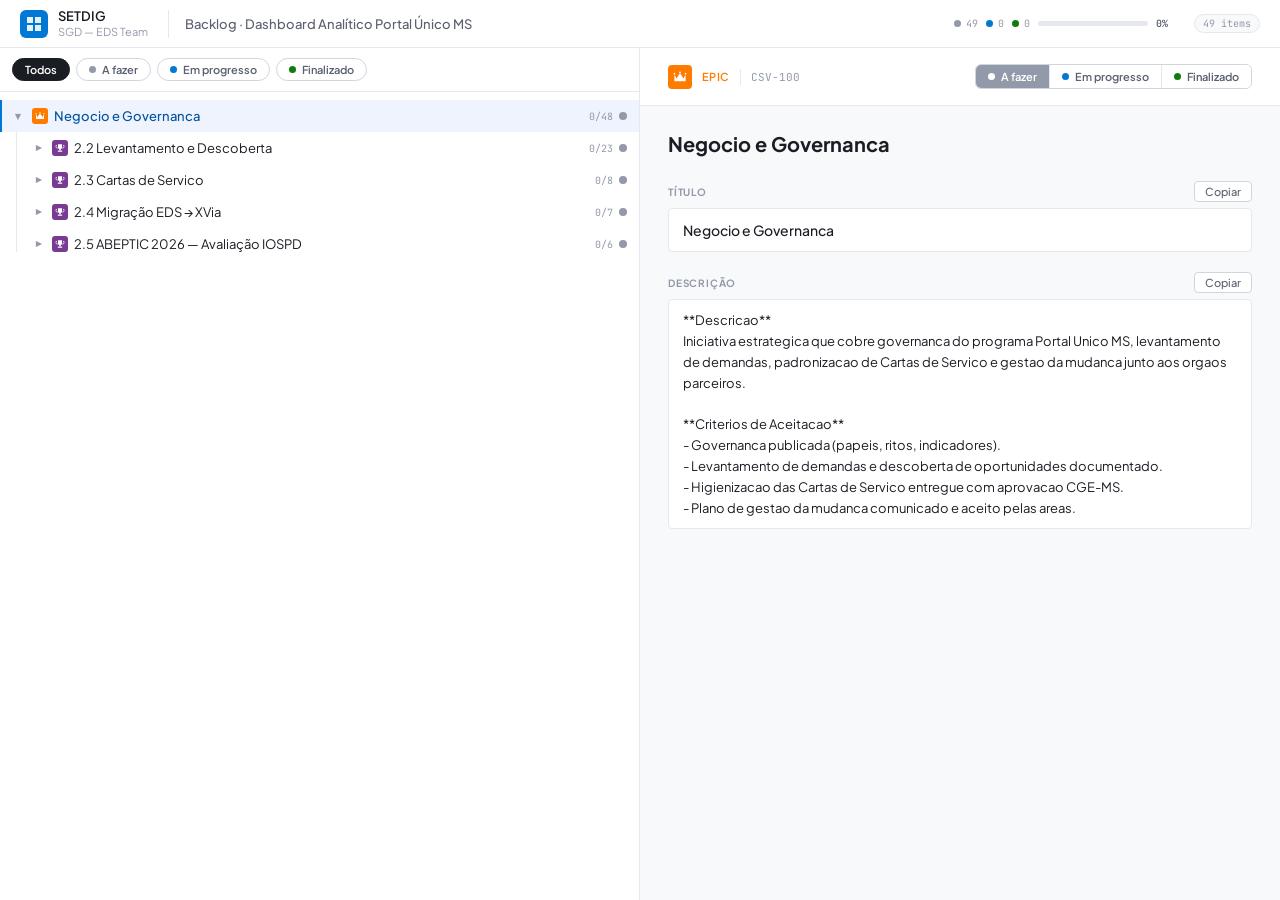
==== backlog_viewer.html @ cc77ec17 "refactor: remove pipeline xlsx legado, consolida JSON-first - remove backlog.xlsx + backups (.bak, ." ====
<!DOCTYPE html>
<html lang="pt-BR">
<head>
<meta charset="UTF-8">
<meta name="viewport" content="width=device-width, initial-scale=1.0">
<title>Backlog — SETDIG</title>
<link rel="preconnect" href="https://fonts.googleapis.com">
<link href="https://fonts.googleapis.com/css2?family=Plus+Jakarta+Sans:wght@300;400;500;600;700&family=JetBrains+Mono:wght@400;500&display=swap" rel="stylesheet">
<style>
:root {
  --bg:        #F8F9FB;
  --surface:   #FFFFFF;
  --border:    #E5E8ED;
  --border-2:  #D0D5DE;
  --text:      #1A1D23;
  --text-sub:  #5A6070;
  --text-muted:#9299A8;
  --selected:  #EEF3FD;
  --sel-bar:   #0078D4;
  --hover:     #F3F5F9;

  /* TFS / Azure DevOps official colors */
  --c-epic:    #FF7B00;
  --c-feat:    #773B93;
  --c-pbi:     #009CCC;
  --c-task:    #F2CB1D;
  --c-bug:     #CC293D;

  --c-epic-bg: #FFF3E0;
  --c-feat-bg: #EDE7F6;
  --c-pbi-bg:  #E1F5FE;
  --c-task-bg: #FFF8E1;
  --c-bug-bg:  #FDECEA;

  /* Status */
  --s-todo:    #9299A8;
  --s-prog:    #0078D4;
  --s-done:    #107C10;

  --indent: 20px;
  --row-h: 32px;
}

*, *::before, *::after { box-sizing: border-box; margin: 0; padding: 0; }

body {
  font-family: 'Plus Jakarta Sans', 'Segoe UI', system-ui, sans-serif;
  background: var(--bg);
  color: var(--text);
  height: 100vh;
  display: flex;
  flex-direction: column;
  overflow: hidden;
  font-size: 13px;
}

/* ── HEADER ── */
header {
  display: flex;
  align-items: center;
  gap: 0;
  height: 48px;
  background: #fff;
  border-bottom: 1px solid var(--border);
  flex-shrink: 0;
  padding: 0 20px;
}

.hdr-brand {
  display: flex;
  align-items: center;
  gap: 10px;
  padding-right: 20px;
  border-right: 1px solid var(--border);
  margin-right: 16px;
}

.hdr-brand-icon {
  width: 28px; height: 28px;
  background: #0078D4;
  border-radius: 6px;
  display: flex; align-items: center; justify-content: center;
}

.hdr-brand-icon svg { width: 16px; height: 16px; }

.hdr-org {
  font-size: 13px;
  font-weight: 600;
  color: var(--text);
  line-height: 1;
}

.hdr-team {
  font-size: 11px;
  color: var(--text-muted);
  margin-top: 2px;
}

.hdr-title {
  font-size: 13px;
  font-weight: 500;
  color: var(--text-sub);
}

.hdr-right {
  margin-left: auto;
  display: flex;
  align-items: center;
  gap: 8px;
  font-size: 11px;
  color: var(--text-muted);
  font-family: 'JetBrains Mono', monospace;
}

.hdr-pill {
  background: var(--bg);
  border: 1px solid var(--border);
  border-radius: 10px;
  padding: 2px 8px;
  font-size: 10px;
}

/* ── LAYOUT ── */
.layout { display: flex; flex: 1; overflow: hidden; }

/* ── TREE ── */
.tree-panel {
  width: 50%;
  min-width: 320px;
  overflow-y: auto;
  background: #fff;
  border-right: 1px solid var(--border);
  padding: 0 0 32px;
  scrollbar-width: thin;
  scrollbar-color: var(--border-2) transparent;
}
#tree { padding-top: 8px; }
.tree-panel::-webkit-scrollbar { width: 5px; }
.tree-panel::-webkit-scrollbar-thumb { background: var(--border-2); border-radius: 3px; }

.node { position: relative; }

.node-row {
  display: flex;
  align-items: center;
  height: var(--row-h);
  gap: 6px;
  cursor: pointer;
  border-left: 2px solid transparent;
  padding-right: 12px;
  transition: background 100ms, border-color 100ms;
  position: relative;
}
.node-row:hover { background: var(--hover); }
.node-row.selected {
  background: var(--selected);
  border-left-color: var(--sel-bar);
}

/* ── BOWTIE ICON ── */
.wi-icon {
  width: 16px; height: 16px;
  border-radius: 3px;
  display: flex; align-items: center; justify-content: center;
  flex-shrink: 0;
}
.wi-icon svg { width: 10px; height: 10px; }

/* toggle chevron */
.toggle {
  width: 16px; height: 16px;
  display: flex; align-items: center; justify-content: center;
  flex-shrink: 0;
  color: var(--text-muted);
  font-size: 8px;
  transition: transform 140ms ease;
  border-radius: 3px;
}
.toggle:hover { background: var(--border); }
.toggle.open { transform: rotate(90deg); }
.toggle.leaf { opacity: 0; pointer-events: none; }

.title-text {
  flex: 1;
  overflow: hidden;
  text-overflow: ellipsis;
  white-space: nowrap;
  font-size: 13px;
  color: var(--text);
  font-weight: 400;
}
.node-row.selected .title-text { font-weight: 500; color: #0053a0; }

/* guide line */
.children-wrap { position: relative; }
.children-wrap::before {
  content: '';
  position: absolute;
  top: 0; bottom: 8px;
  width: 1px;
  background: var(--border);
  left: var(--guide-x);
  pointer-events: none;
}

.children { display: none; }
.children.open { display: block; }

/* ── DETAIL PANEL ── */
.detail-panel {
  flex: 1;
  background: var(--bg);
  overflow-y: auto;
  padding: 0;
  scrollbar-width: thin;
  scrollbar-color: var(--border-2) transparent;
}
.detail-panel::-webkit-scrollbar { width: 5px; }
.detail-panel::-webkit-scrollbar-thumb { background: var(--border-2); border-radius: 3px; }

.empty-state {
  display: flex; flex-direction: column;
  align-items: center; justify-content: center;
  height: 100%; gap: 10px; color: var(--text-muted);
}
.empty-icon { font-size: 28px; opacity: .25; }
.empty-msg { font-size: 12px; }

/* detail header bar */
.det-header {
  display: flex;
  align-items: center;
  gap: 10px;
  padding: 16px 28px;
  background: #fff;
  border-bottom: 1px solid var(--border);
}

.det-wi-icon {
  width: 24px; height: 24px;
  border-radius: 4px;
  display: flex; align-items: center; justify-content: center;
  flex-shrink: 0;
}
.det-wi-icon svg { width: 14px; height: 14px; }

.det-type-label {
  font-size: 11px;
  font-weight: 600;
  letter-spacing: .04em;
  text-transform: uppercase;
}

.det-sep { width: 1px; height: 16px; background: var(--border); }

.det-id {
  font-family: 'JetBrains Mono', monospace;
  font-size: 11px;
  color: var(--text-muted);
}

/* detail body */
.det-body {
  padding: 24px 28px 40px;
}

.det-title {
  font-size: 20px;
  font-weight: 700;
  color: var(--text);
  line-height: 1.35;
  margin-bottom: 24px;
}

/* field */
.field { margin-bottom: 20px; }

.field-top {
  display: flex;
  align-items: center;
  justify-content: space-between;
  margin-bottom: 6px;
}

.field-label {
  font-size: 10px;
  font-weight: 700;
  letter-spacing: .08em;
  text-transform: uppercase;
  color: var(--text-muted);
}

.copy-btn {
  font-size: 11px;
  font-family: 'Plus Jakarta Sans', sans-serif;
  font-weight: 500;
  padding: 3px 10px;
  border: 1px solid var(--border-2);
  border-radius: 4px;
  background: #fff;
  color: var(--text-sub);
  cursor: pointer;
  transition: all 100ms;
}
.copy-btn:hover { background: #EEF3FD; border-color: #0078D4; color: #0078D4; }
.copy-btn.ok { background: #E6F4EA; border-color: #1E7E34; color: #1E7E34; }

.field-value {
  background: #fff;
  border: 1px solid var(--border);
  border-radius: 4px;
  padding: 10px 14px;
  font-size: 13px;
  line-height: 1.6;
  color: var(--text);
  white-space: pre-wrap;
  word-break: break-word;
  min-height: 38px;
}
.field-value.title-v { font-weight: 500; font-size: 14px; }
.field-value.empty-v { color: var(--text-muted); font-style: italic; font-size: 12px; }

/* ── STATUS ── */
.st-dot {
  width: 8px; height: 8px;
  border-radius: 50%;
  flex-shrink: 0;
  transition: background 150ms;
}
.node-prog {
  font-family: 'JetBrains Mono', monospace;
  font-size: 10px;
  color: var(--text-muted);
  flex-shrink: 0;
}
.node-row.st-done .title-text { opacity: .55; }

/* filter bar */
.filter-bar {
  display: flex;
  gap: 6px;
  padding: 10px 12px;
  position: sticky;
  top: 0;
  z-index: 3;
  background: #fff;
  border-bottom: 1px solid var(--border);
}
.chip {
  font-family: 'Plus Jakarta Sans', sans-serif;
  font-size: 11px;
  font-weight: 600;
  padding: 4px 12px;
  border-radius: 12px;
  border: 1px solid var(--border-2);
  background: #fff;
  color: var(--text-sub);
  cursor: pointer;
  display: inline-flex;
  align-items: center;
  gap: 6px;
  transition: all 120ms;
}
.chip .dot { width: 7px; height: 7px; border-radius: 50%; }
.chip:hover { border-color: #0078D4; color: #0078D4; }
.chip.active { background: var(--text); border-color: var(--text); color: #fff; }

/* header stats + progress */
.hdr-stat {
  display: inline-flex;
  align-items: center;
  gap: 5px;
  font-size: 10px;
}
.hdr-stat .dot { width: 7px; height: 7px; border-radius: 50%; }
.hdr-progress {
  width: 110px; height: 5px;
  background: var(--border);
  border-radius: 3px;
  overflow: hidden;
}
.hdr-progress-fill {
  height: 100%; width: 0%;
  background: var(--s-done);
  border-radius: 3px;
  transition: width 250ms ease;
}
.hdr-pct {
  font-size: 10px;
  font-weight: 600;
  color: var(--text-sub);
  min-width: 30px;
}
/* segmented status control (detail) */
.status-seg {
  display: inline-flex;
  margin-left: auto;
  border: 1px solid var(--border-2);
  border-radius: 6px;
  overflow: hidden;
  flex-shrink: 0;
}
.status-seg button {
  font-family: 'Plus Jakarta Sans', sans-serif;
  font-size: 11px;
  font-weight: 600;
  padding: 5px 12px;
  background: #fff;
  color: var(--text-sub);
  border: none;
  border-right: 1px solid var(--border);
  cursor: pointer;
  display: inline-flex;
  align-items: center;
  gap: 6px;
  transition: all 120ms;
}
.status-seg button:last-child { border-right: none; }
.status-seg button .dot { width: 7px; height: 7px; border-radius: 50%; }
.status-seg button:hover { background: var(--hover); }
.status-seg button.active { color: #fff; }
.status-seg button.active.todo { background: var(--s-todo); }
.status-seg button.active.prog { background: var(--s-prog); }
.status-seg button.active.done { background: var(--s-done); }
.status-seg button.active .dot { background: #fff !important; }
</style>
</head>
<body>

<header>
  <div class="hdr-brand">
    <div class="hdr-brand-icon">
      <svg viewBox="0 0 16 16" fill="none" xmlns="http://www.w3.org/2000/svg">
        <path d="M1 1h6v6H1zM9 1h6v6H9zM1 9h6v6H1zM9 9h6v6H9z" fill="white" opacity=".9"/>
      </svg>
    </div>
    <div>
      <div class="hdr-org">SETDIG</div>
      <div class="hdr-team">SGD — EDS Team</div>
    </div>
  </div>
  <span class="hdr-title">Backlog · Dashboard Analítico Portal Único MS</span>
  <div class="hdr-right">
    <span class="hdr-stat"><span class="dot" style="background:var(--s-todo)"></span><span id="cnt-todo">0</span></span>
    <span class="hdr-stat"><span class="dot" style="background:var(--s-prog)"></span><span id="cnt-prog">0</span></span>
    <span class="hdr-stat"><span class="dot" style="background:var(--s-done)"></span><span id="cnt-done">0</span></span>
    <div class="hdr-progress"><div class="hdr-progress-fill" id="hdr-fill"></div></div>
    <span class="hdr-pct" id="hdr-pct">0%</span>
    <span class="hdr-pill" id="hdr-count">— items</span>
  </div>
</header>

<div class="layout">
  <div class="tree-panel">
    <div class="filter-bar" id="filterbar"></div>
    <div id="tree"></div>
  </div>
  <div class="detail-panel" id="detail">
    <div class="empty-state">
      <div class="empty-icon">⊞</div>
      <div class="empty-msg">Selecione um work item</div>
    </div>
  </div>
</div>

<script>
const DATA = /*DATA_START*/{"items": [{"csv_id": 100, "tipo": "Epic", "titulo": "Negocio e Governanca", "descricao": "**Descricao**\nIniciativa estrategica que cobre governanca do programa Portal Unico MS, levantamento de demandas, padronizacao de Cartas de Servico e gestao da mudanca junto aos orgaos parceiros.\n\n**Criterios de Aceitacao**\n- Governanca publicada (papeis, ritos, indicadores).\n- Levantamento de demandas e descoberta de oportunidades documentado.\n- Higienizacao das Cartas de Servico entregue com aprovacao CGE-MS.\n- Plano de gestao da mudanca comunicado e aceito pelas areas.", "projeto_ado": "SETDIG", "csv_id_pai": null, "prioridade": 2, "sprint": "", "estimativa_horas": null, "tags": "epic,governanca,programa", "ado_id": "", "status": "A fazer"}, {"csv_id": 101, "tipo": "Feature", "titulo": "2.2 Levantamento e Descoberta", "descricao": "**Descricao**\nLevantar demandas, oportunidades e indicadores que orientem decisoes do programa Portal Unico MS, com base em dados de uso (Matomo, GA4) e analytics consolidados.\n\n**Criterios de Aceitacao**\n- Paineis de uso publicados e atualizados.\n- Backlog de oportunidades priorizado.\n- Aprovacao SGD sobre o dashboard analitico entregue.", "projeto_ado": "SETDIG", "csv_id_pai": 100, "prioridade": 2, "sprint": "", "estimativa_horas": null, "tags": "feature,levantamento,analytics", "ado_id": "", "status": "A fazer"}, {"csv_id": 102, "tipo": "Feature", "titulo": "2.3 Cartas de Servico", "descricao": "**Descricao**\nHigienizacao, padronizacao e melhoria continua da base de Cartas de Servico do Portal Unico MS, em parceria com a CGE-MS.\n\n**Criterios de Aceitacao**\n- Base de cartas auditada e duplicidades identificadas.\n- Relatorio consolidado entregue a CGE-MS.\n- Plano de unificacao aprovado.", "projeto_ado": "SETDIG", "csv_id_pai": 100, "prioridade": 2, "sprint": "", "estimativa_horas": null, "tags": "feature,cartas-servico,higienizacao", "ado_id": "", "status": "A fazer"}, {"csv_id": 103, "tipo": "Product Backlog Item", "titulo": "Dashboard Analitico Portal Unico MS", "descricao": "**Historia do usuario**\nComo gestor da SGD/SETDIG, quero um dashboard analitico consolidando dados de Matomo (Portal Unico), Google Analytics GA4 (MS Digital) e ranking de Cartas de Servico, para tomar decisoes baseadas no uso real do cidadao.\n\n**Requisitos**\n- Painel de Acessos (Matomo, idSite=298): top paginas, palavras-chave buscadas, jornada de navegacao.\n- Painel MS Digital (GA4): activeUsers + screenPageViews com filtro de periodo.\n- Ranking de Cartas de Servico com comparativo mensal.\n- App em producao: https://setdig-dados.streamlit.app/\n\n**Criterios de Aceitacao**\n- 3 paineis funcionando (Matomo, GA4, Ranking).\n- Filtro de periodo em todos os paineis.\n- Cache (`@st.cache_data`) ativo para evitar timeout em `period=year`.\n- Visualizacao aprovada pela SGD.", "projeto_ado": "SETDIG", "csv_id_pai": 101, "prioridade": 2, "sprint": "Sprint 1", "estimativa_horas": null, "tags": "dashboard,matomo,ga4,portal-unico", "ado_id": "", "status": "A fazer"}, {"csv_id": 104, "tipo": "Task", "titulo": "Visualizar top paginas mais acessadas por periodo", "descricao": "Implementar painel \"Top paginas mais acessadas\" no Matomo, com filtro de periodo.\n\nSubatividades:\n- Criar `matomo_client.py` com autenticacao e builder de URL.\n- Implementar `Actions.getPageUrls` em `data_processor.py`.\n- Renderizar grafico de barras no `app.py` (top 10 paginas).", "projeto_ado": "SETDIG", "csv_id_pai": 103, "prioridade": 2, "sprint": "Sprint 1", "estimativa_horas": 9, "tags": "matomo,top-paginas", "ado_id": "", "status": "A fazer"}, {"csv_id": 105, "tipo": "Task", "titulo": "Exibir palavras-chave mais buscadas no portal", "descricao": "Implementar painel \"Palavras-chave buscadas no portal\".\n\nSubatividades:\n- Implementar `Actions.getSiteSearchKeywords` e exibir tabela.", "projeto_ado": "SETDIG", "csv_id_pai": 103, "prioridade": 2, "sprint": "Sprint 1", "estimativa_horas": 3, "tags": "matomo,busca", "ado_id": "", "status": "A fazer"}, {"csv_id": 106, "tipo": "Task", "titulo": "Mostrar jornada de navegacao (Transitions) da carta principal", "descricao": "Exibir jornada de entrada/saida da carta de servico principal via Matomo Transitions.\n\nSubatividades:\n- Implementar `Transitions.getTransitionsForPageUrl`.\n- Exibir diagrama de fluxo (entrada/saida) com Plotly.\n- Adicionar `@st.cache_data` para evitar timeout em `period=year`.", "projeto_ado": "SETDIG", "csv_id_pai": 103, "prioridade": 3, "sprint": "Sprint 2", "estimativa_horas": 11, "tags": "matomo,transitions,jornada", "ado_id": "", "status": "A fazer"}, {"csv_id": 107, "tipo": "Task", "titulo": "Integrar dados GA4 para app MS Digital", "descricao": "Conectar GA4 Data API e criar painel MS Digital no app.\n\nSubatividades:\n- Conectar GA4 Data API em `ga4_client.py` (`activeUsers` + `screenPageViews`).\n- Criar painel MS Digital no `app.py` com filtro de periodo.", "projeto_ado": "SETDIG", "csv_id_pai": 103, "prioridade": 2, "sprint": "Sprint 1", "estimativa_horas": 10, "tags": "ga4,ms-digital", "ado_id": "", "status": "A fazer"}, {"csv_id": 108, "tipo": "Task", "titulo": "Filtrar e rankear Cartas de Servico via regex nas URLs", "descricao": "Filtrar acessos a Cartas de Servico via regex e exibir ranking com comparativo mensal.\n\nSubatividades:\n- Definir regex pattern para Cartas de Servico em `data_processor.py`.\n- Exibir ranking de cartas com acessos e comparativo mensal.", "projeto_ado": "SETDIG", "csv_id_pai": 103, "prioridade": 2, "sprint": "Sprint 2", "estimativa_horas": 6, "tags": "cartas,ranking,regex", "ado_id": "", "status": "A fazer"}, {"csv_id": 109, "tipo": "Product Backlog Item", "titulo": "Cruzamento e Higienizacao de Cartas de Servico (CGE-MS)", "descricao": "**Historia do usuario**\nComo gestor da CGE-MS, quero identificar cartas de servico duplicadas ou muito similares entre orgaos diferentes, para decidir quais unificar, mantendo a base limpa e padronizada.\n\n**Requisitos**\n- Extracao reprodutivel da base via Postgres (com VPN).\n- Score composto de similaridade em 8 campos: titulo 25%, descricao 20%, etapas 15%, requisitos 15%, publico 10%, nome popular 5%, palavra-chave 5%, tempo 5%.\n- Deteccao de duplicatas exatas + clusters de similares (threshold default 0.65).\n- Relatorio HTML standalone offline com KPIs, treemap, filtro por orgao e diff entre copias.\n\n**Criterios de Aceitacao**\n- Comando `run.bat --tudo` roda pipeline completo.\n- Relatorio `exports/relatorio.html` abre offline em Chrome/Edge.\n- Diff visual por cluster + pontuacao de qualidade do cadastro.\n- Aprovacao da CGE-MS sobre o formato.", "projeto_ado": "SETDIG", "csv_id_pai": 102, "prioridade": 2, "sprint": "Sprint 3", "estimativa_horas": null, "tags": "cge,cruzamento,similaridade", "ado_id": "", "status": "A fazer"}, {"csv_id": 110, "tipo": "Task", "titulo": "Detectar colunas HTML/entities (--probe-schema)", "descricao": "Varredura read-only da base para identificar colunas TEXT/VARCHAR com HTML/entities residuais.\n\nSubatividades:\n- Adicionar flag `--probe-schema` em `cli.py` que invoca rotina de deteccao e imprime tabela resumida.", "projeto_ado": "SETDIG", "csv_id_pai": 109, "prioridade": 2, "sprint": "Sprint 3", "estimativa_horas": 4, "tags": "dba,probe-schema", "ado_id": "", "status": "A fazer"}, {"csv_id": 111, "tipo": "Task", "titulo": "Snapshot completo das cartas ativas", "descricao": "Pipeline de extracao + limpeza + gravacao CSV. Base reprodutivel para todo o cruzamento.\n\nSubatividades:\n- Implementar `queries.py` com SELECT principal + JOIN `gerenciamento_jornada` para trazer etapas.\n- Implementar `extracao.py` orquestrando fetch + limpeza + gravacao CSV em `exports/`.\n- Implementar `db.py` carregando credenciais via `python-dotenv` (.env + VPN).\n- Implementar `normalize.py` (lowercase, sem acento, colapso de espacos, strip).\n- Implementar `html_clean.py` (strip HTML + decode entities `html.unescape` + regex).\n- Escrever `tests/test_smoke_db.py` + `tests/test_html_clean.py`.", "projeto_ado": "SETDIG", "csv_id_pai": 109, "prioridade": 2, "sprint": "Sprint 3", "estimativa_horas": 16, "tags": "snapshot,extracao,postgres", "ado_id": "", "status": "A fazer"}, {"csv_id": 112, "tipo": "Task", "titulo": "Detectar duplicatas exatas e similares", "descricao": "Computar score composto, agrupar em clusters e expor CLI configuravel.\n\nSubatividades:\n- Implementar `similaridade.py` com score composto dos 8 campos.\n- Implementar `clusters.py` (union-find sobre threshold + diff de cluster).\n- Expor flags `--threshold` e `--incluir-inativas` em `cli.py`.", "projeto_ado": "SETDIG", "csv_id_pai": 109, "prioridade": 2, "sprint": "Sprint 3", "estimativa_horas": 10, "tags": "similaridade,clusters", "ado_id": "", "status": "A fazer"}, {"csv_id": 113, "tipo": "Task", "titulo": "Pontuacao de qualidade + cadastro modelo sugerido", "descricao": "Heuristica que pontua cada carta e sugere a melhor como modelo dentro do cluster.\n\nSubatividades:\n- Implementar heuristica (peso por campo preenchido + tamanho minimo descricao) e marcar cadastro de maior pontuacao como sugerido.", "projeto_ado": "SETDIG", "csv_id_pai": 109, "prioridade": 2, "sprint": "Sprint 4", "estimativa_horas": 4, "tags": "qualidade,modelo", "ado_id": "", "status": "A fazer"}, {"csv_id": 114, "tipo": "Task", "titulo": "Relatorio HTML offline (KPIs, treemap, diff)", "descricao": "Relatorio HTML standalone com 3 KPIs no topo, treemap, filtro/busca e diff por cluster.\n\nSubatividades:\n- Template `templates/relatorio.html.j2` com 3 KPIs + treemap interativo.\n- Filtro por orgao (select) + busca por titulo (input), client-side.\n- Bloco de diff visual por cluster (iguais colapsados, divergentes lado a lado).\n- Otimizacao CSS @media print para A4.", "projeto_ado": "SETDIG", "csv_id_pai": 109, "prioridade": 2, "sprint": "Sprint 4", "estimativa_horas": 12, "tags": "relatorio,html,kpi,treemap", "ado_id": "", "status": "A fazer"}, {"csv_id": 115, "tipo": "Feature", "titulo": "2.4 Migração EDS → XVia", "descricao": "Documentação de governança para migração do ecossistema EDS (Control SSO, Admin, Atendimento, Integrador, FormFlow, CMS) para a plataforma XVia. Contrato de 180 dias de migração + 18 meses de operação. 36 serviços MS Digital a migrar + 10 novos autoatendimentos. 465.279+ usuários ativos.", "projeto_ado": "SETDIG", "csv_id_pai": 100, "prioridade": 1, "sprint": "", "estimativa_horas": null, "tags": "xvia migracao-eds", "ado_id": "", "status": "A fazer"}, {"csv_id": 116, "tipo": "Product Backlog Item", "titulo": "Documentação de governança módulo FormFlow", "descricao": "Como PO, quero ter a documentação de governança do módulo FormFlow completa (visão funcional + documentacao-tecnica.md) para subsidiar o repasse à equipe XVia e reduzir risco operacional na transição. Módulos Control/Admin/Atendimento/Integrador/CMS já possuem doc oficial — FormFlow é o único pendente.", "projeto_ado": "SETDIG", "csv_id_pai": 115, "prioridade": 1, "sprint": "", "estimativa_horas": 8, "tags": "xvia formflow documentacao", "ado_id": "", "status": "A fazer"}, {"csv_id": 117, "tipo": "Task", "titulo": "Criar documentacao-tecnica.md do módulo FormFlow", "descricao": "Ler Modulo FormFlow - v1.md e anexos em modulos/formflow/. Consultar manual EDS (https://manuais_ms.gitlab.io/forms/) via Playwright/Firecrawl. Preencher template modulos/TEMPLATE-MODULO.md com as 14+ seções técnicas (stack, fluxos, regras de negócio, integrações, gaps). Seguir padrão dos demais módulos oficiais.", "projeto_ado": "SETDIG", "csv_id_pai": 116, "prioridade": 1, "sprint": "", "estimativa_horas": 6, "tags": "xvia formflow", "ado_id": "", "status": "A fazer"}, {"csv_id": 118, "tipo": "Task", "titulo": "Revisar gaps Modulo FormFlow v1 com equipe XVia", "descricao": "Identificar e documentar gaps na documentação atual do FormFlow (itens marcados como [a confirmar com EDS] ou 💡 [IA sugere]). Agendar validação com contato técnico EDS/XVia. Registrar veredito por gap no documento.", "projeto_ado": "SETDIG", "csv_id_pai": 116, "prioridade": 1, "sprint": "", "estimativa_horas": 3, "tags": "xvia formflow gaps", "ado_id": "", "status": "A fazer"}, {"csv_id": 119, "tipo": "Product Backlog Item", "titulo": "Validação e handoff dos documentos com fornecedor XVia", "descricao": "Como PO, quero que todos os documentos de governança dos 6 módulos (Control, Admin, Atendimento, Integrador, FormFlow, CMS) sejam validados pelo novo fornecedor XVia antes do início formal da operação, garantindo entendimento compartilhado das regras de negócio.", "projeto_ado": "SETDIG", "csv_id_pai": 115, "prioridade": 1, "sprint": "", "estimativa_horas": 12, "tags": "xvia handoff validacao", "ado_id": "", "status": "A fazer"}, {"csv_id": 120, "tipo": "Task", "titulo": "Consolidar lista de gaps por módulo (todos os 6)", "descricao": "Varrer os 6 documentos oficiais (modulos/*/Modulo *-v*.md) buscando ocorrências de '[a confirmar com EDS]', '💡 [IA sugere]' e seções incompletas. Gerar planilha de gaps: módulo | seção | gap | status | responsável.", "projeto_ado": "SETDIG", "csv_id_pai": 119, "prioridade": 1, "sprint": "", "estimativa_horas": 4, "tags": "xvia gaps auditoria", "ado_id": "", "status": "A fazer"}, {"csv_id": 121, "tipo": "Task", "titulo": "Agendar reunião de repasse técnico com equipe XVia", "descricao": "Preparar pauta de repasse com base na lista de gaps (Task #120) e nos documentos oficiais. Contato técnico Integrador: miguel.alencar@extreme.digital. Incluir demo dos fluxos críticos: Control SSO (pré-requisito de todos), Integrador (webhook → API destino), FormFlow (formulários).", "projeto_ado": "SETDIG", "csv_id_pai": 119, "prioridade": 1, "sprint": "", "estimativa_horas": 2, "tags": "xvia handoff reuniao", "ado_id": "", "status": "A fazer"}, {"csv_id": 122, "tipo": "Feature", "titulo": "2.5 ABEPTIC 2026 — Avaliação IOSPD", "descricao": "Participação do MS na avaliação do IOSPD (Índice de Oferta de Serviços Públicos Digitais) — ABEPTIC 2026. Envolve: convalidação das evidências por dimensão, defesa do relatório e submissão final. Referência: Relatório ABEP26.pdf + backlog_convalidacao_v3.csv em projetos/projeto-abep/.", "projeto_ado": "SETDIG", "csv_id_pai": 100, "prioridade": 2, "sprint": "", "estimativa_horas": null, "tags": "abep iospd pesquisa", "ado_id": "", "status": "A fazer"}, {"csv_id": 123, "tipo": "Product Backlog Item", "titulo": "Convalidação IOSPD 2026 — MS", "descricao": "Como responsável técnico, quero ter todas as dimensões do IOSPD convalidadas com evidências suficientes (✅ ou ⚠️ documentado) para que o MS possa submeter o relatório final ao ABEP 2026 sem pendências críticas.", "projeto_ado": "SETDIG", "csv_id_pai": 122, "prioridade": 2, "sprint": "", "estimativa_horas": 16, "tags": "abep iospd convalidacao", "ado_id": "", "status": "A fazer"}, {"csv_id": 124, "tipo": "Task", "titulo": "Finalizar evidências Dimensão 1.1 para defesa", "descricao": "Revisar Defesa_Dimensao_1.1.docx em projeto-abep/convalidacao/. Verificar qualificadores ⚠️ (parcial) e ❌ (não atendido) no RELATÓRIO DE CONVALIDAÇÃO - IOSPD 2026.csv. Buscar documentos complementares (decretos, portarias, PTD) para converter ⚠️ em ✅ onde possível.", "projeto_ado": "SETDIG", "csv_id_pai": 123, "prioridade": 2, "sprint": "", "estimativa_horas": 4, "tags": "abep dimensao-1.1 evidencias", "ado_id": "", "status": "A fazer"}, {"csv_id": 125, "tipo": "Task", "titulo": "Revisar backlog_convalidacao_v3.csv e fechar gaps abertos", "descricao": "Abrir backlog_convalidacao_v3.csv, filtrar linhas com status ⚠️ e ❌. Para cada gap: identificar evidência faltante, buscar no site oficial do governo MS ou em decretos/portarias. Usar prompt avalia-pergunta.md para avaliação automatizada via Claude Code.", "projeto_ado": "SETDIG", "csv_id_pai": 123, "prioridade": 2, "sprint": "", "estimativa_horas": 6, "tags": "abep convalidacao gaps", "ado_id": "", "status": "A fazer"}, {"csv_id": 126, "tipo": "Task", "titulo": "Submeter relatório final IOSPD ao ABEP 2026", "descricao": "Consolidar Relatorio_Convalidacao_MS.html com versão final aprovada. Verificar prazo de submissão ABEPTIC 2026. Exportar evidências no formato exigido. Submeter via canal oficial ABEP.", "projeto_ado": "SETDIG", "csv_id_pai": 123, "prioridade": 2, "sprint": "", "estimativa_horas": 2, "tags": "abep submissao relatorio", "ado_id": "", "status": "A fazer"}, {"csv_id": 127, "tipo": "Product Backlog Item", "titulo": "Estudo de Uso do Filtro de Perfil — bench-carta", "descricao": "Estudo concluído (base 2025): recomendação REMOVER os filtros de Órgão e Perfil do Portal Único. Taxa de uso real do filtro estimada em ~0,091% dos visitantes da home — abaixo do limiar de 2%. Aba Servidor Público: 366 acessos/ano. PBI cobre comunicação e desdobramentos da recomendação.", "projeto_ado": "SETDIG", "csv_id_pai": 101, "prioridade": 2, "sprint": "", "estimativa_horas": 6, "tags": "bench-carta filtro-perfil analytics", "ado_id": "", "status": "A fazer"}, {"csv_id": 128, "tipo": "Task", "titulo": "Elaborar apresentação gerencial da recomendação REMOVER", "descricao": "Preparar apresentação para a gestora (Duda/SGD) com base no relatório docs/estudo-uso-filtro-perfil.md. Incluir: funil de 3 etapas (home → serviço → filtro), KPIs em linguagem simples, comparativo proxy ingênuo (6,05%) vs taxa corrigida (0,091%), recomendação clara REMOVER com justificativa.", "projeto_ado": "SETDIG", "csv_id_pai": 127, "prioridade": 2, "sprint": "", "estimativa_horas": 3, "tags": "bench-carta apresentacao gestao", "ado_id": "", "status": "A fazer"}, {"csv_id": 129, "tipo": "Task", "titulo": "Documentar limitação de event tracking e propor instrumentação", "descricao": "Registrar formalmente a limitação identificada na Fase 1: troca de aba no filtro de Perfil é DOM swap puro — invisível ao Matomo. Redigir proposta de event tracking (ex: dataLayer push ou Custom Dimension Matomo) para medição exata em versão futura. Salvar em docs/ do repo bench-carta.", "projeto_ado": "SETDIG", "csv_id_pai": 127, "prioridade": 3, "sprint": "", "estimativa_horas": 2, "tags": "bench-carta event-tracking matomo", "ado_id": "", "status": "A fazer"}, {"csv_id": 130, "tipo": "Product Backlog Item", "titulo": "Prototipagem Seção Categorias Portal MS", "descricao": "Como PO, quero ter o protótipo da nova seção de categorias do Portal MS validado com as partes interessadas para decidir se avança para implementação. Protótipo React/Vite disponível em projetos/prototipo-categorias-ms/ com responsividade testada (desktop 1280, tablet 639/640, mobile 390).", "projeto_ado": "SETDIG", "csv_id_pai": 101, "prioridade": 2, "sprint": "", "estimativa_horas": 5, "tags": "prototipo categorias portal-ms", "ado_id": "", "status": "A fazer"}, {"csv_id": 131, "tipo": "Task", "titulo": "Apresentar protótipo de categorias para validação com partes interessadas", "descricao": "Executar o protótipo localmente (npm run dev em prototipo-categorias-ms/). Agendar sessão de validação com SGD/SETDIG. Demonstrar variações responsivas (desktop, tablet, mobile) e o comportamento de expansão de categoria (verify-category-expanded.png). Coletar feedback estruturado.", "projeto_ado": "SETDIG", "csv_id_pai": 130, "prioridade": 2, "sprint": "", "estimativa_horas": 2, "tags": "prototipo validacao apresentacao", "ado_id": "", "status": "A fazer"}, {"csv_id": 132, "tipo": "Task", "titulo": "Registrar feedback e definir próximos passos do protótipo", "descricao": "Após sessão de validação (Task #131): documentar feedback por stakeholder, classificar em: implementar como está / revisar design / descartar. Se aprovado: abrir issue no repositório do Portal Único para implementação. Registrar decisão no Diário de Decisões (skill /decisao).", "projeto_ado": "SETDIG", "csv_id_pai": 130, "prioridade": 2, "sprint": "", "estimativa_horas": 2, "tags": "prototipo feedback decisao", "ado_id": "", "status": "A fazer"}, {"csv_id": 133, "tipo": "Product Backlog Item", "titulo": "Levantamento Material Design System MS (DS-MS)", "descricao": "Levantamento do material existente do Design System do Governo de MS (DS-MS). Artefatos coletados: tokens de cores e tipografia (colors_and_type.css), componentes (components.css), UI kits e assets visuais. Objetivo: ter referência centralizada para uso nos projetos SETDIG.", "projeto_ado": "SETDIG", "csv_id_pai": 101, "prioridade": 3, "sprint": "", "estimativa_horas": 4, "tags": "ds-ms design-system", "ado_id": "", "status": "A fazer"}, {"csv_id": 134, "tipo": "Task", "titulo": "Publicar catálogo DS-MS no vault Obsidian e wiki TFS", "descricao": "Organizar artefatos de projetos/DS-MS Design System/ (colors_and_type.css, components.css, ui_kits/, assets/) em nota estruturada no vault Obsidian (10-conhecimento/setdig/ ou equivalente). Incluir: paleta de cores, tipografia, componentes disponíveis e link para o repositório.", "projeto_ado": "SETDIG", "csv_id_pai": 133, "prioridade": 3, "sprint": "", "estimativa_horas": 3, "tags": "ds-ms obsidian catalogo", "ado_id": "", "status": "A fazer"}, {"csv_id": 135, "tipo": "Product Backlog Item", "titulo": "Mapeamento Institucional XVia — Órgãos do Governo MS", "descricao": "**Historia do usuario**\nComo analista SETDIG, quero ter o cadastro institucional dos 47 orgaos do governo MS (secretario, missao, competencias, estrutura interna) carregado em SQLite e sincronizado com vault Obsidian, para subsidiar analises de governanca digital, relatorios institucionais e o organograma oficial.\n\n**Requisitos**\n- Pipeline ETL: PDF organograma + Orgaos.csv + Site.csv + scraping /a-secretaria/ -> SQLite\n- Schema com 3 tabelas: secretaria, estrutura_interna, scraping_log\n- Diagrama Mermaid do organograma derivado do Decreto 16.165/2023\n- Notas bidirecionais no vault Obsidian (10-conhecimento/secretarias/)\n\n**Criterios de Aceitacao**\n- 47 orgaos cadastrados em institucional.db (Fase C concluida)\n- 14 secretarias com dados de scraping coletados (Fase E concluida)\n- Fase F (upsert SQLite com dados de scraping) executada\n- Fase G (organograma.md Mermaid) gerada\n- Fase H (notas Obsidian) publicadas no vault\n- Decisao registrada sobre os 24 orgaos com /a-secretaria/ retornando 404", "projeto_ado": "SETDIG", "csv_id_pai": 101, "prioridade": 2, "sprint": "", "estimativa_horas": 16, "tags": "xvia orgaos-institucionais sqlite obsidian", "ado_id": "", "status": "A fazer"}, {"csv_id": 136, "tipo": "Task", "titulo": "Relatório CGE — análise de 216 erros reportados em serviços do Portal Único", "descricao": "Processar exports CSV do CGE (2026-05-28T12-28 e 2026-05-28T12-50, 216 linhas cada) com erros reportados pelo cidadao em servicos do Portal Unico MS. Cruzar com Analytics Dashboard.pdf e gerar relatorio consolidado por orgao e tipo de erro.\n\nSubatividades:\n- Normalizar encoding dos CSVs (cp1252 -> utf-8) e cabecalhos\n- Agrupar por Orgao, Servico, Tipo de Erro\n- Calcular taxas Atendido / Corrigido / Resolucao\n- Cruzar com dados de trafego do dashboard (Matomo idSite=298)\n- Gerar relatorio HTML/markdown com ranking de servicos mais reportados\n- Apresentar a CGE-MS e SGD", "projeto_ado": "SETDIG", "csv_id_pai": 103, "prioridade": 2, "sprint": "", "estimativa_horas": 6, "tags": "relatorio-cge erros portal-unico cge", "ado_id": "", "status": "A fazer"}, {"csv_id": 137, "tipo": "Product Backlog Item", "titulo": "Backlog TFS SETDIG — viewer + skill /tfs para Claude Code", "descricao": "**Historia do usuario**\nComo equipe SETDIG, quero ter um backlog TFS local em xlsx com viewer HTML estilo Azure DevOps e skill /tfs para inserir work items via linguagem natural no Claude Code, para reduzir atrito de gestao de backlog sem depender de acesso ao Azure DevOps oficial.\n\n**Requisitos**\n- backlog.xlsx com schema TFS (csv_id, tipo, titulo, descricao, csv_id_pai, prioridade, sprint, estimativa_horas, tags, ado_id)\n- Conversor xlsx_to_json.py gerando backlog.json + backlog_viewer.html\n- Skill /tfs em ~/.claude/skills/tfs/SKILL.md respeitando hierarquia Epic->Feature->PBI->Task\n- Padroes de descricao por tipo (Epic/Feature, PBI, Task, Bug) conforme TFS.pdf v1 jul/2024\n\n**Criterios de Aceitacao**\n- Viewer HTML renderiza arvore hierarquica e abre no browser\n- Skill /tfs instalada globalmente e funcional\n- Insercao via linguagem natural mostra previa antes de salvar\n- Apos salvar, xlsx_to_json.py executa e atualiza viewer\n- Campo ado_id permite vincular item local ao Azure DevOps oficial", "projeto_ado": "SETDIG", "csv_id_pai": 101, "prioridade": 3, "sprint": "", "estimativa_horas": 8, "tags": "tooling tfs backlog skill claude-code", "ado_id": "", "status": "A fazer"}, {"csv_id": 138, "tipo": "Product Backlog Item", "titulo": "Estudo de Limite de Caracteres das Cartas de Servico (cruzamento-carta)", "descricao": "Levantar quantos caracteres a maioria das cartas de servico utiliza para avaliar se faz sentido criar limite de caracteres. Contexto: aproveitar repo C:\\Users\\Fabio\\Documents\\SETDIG\\2026\\projetos\\cruzamento-carta e criar nova sessao trazendo este estudo.", "projeto_ado": "SETDIG", "csv_id_pai": 102, "prioridade": 2, "sprint": "", "estimativa_horas": null, "tags": "cartas-servico", "ado_id": "", "status": "A fazer"}, {"csv_id": 139, "tipo": "Product Backlog Item", "titulo": "Remocao de Itens do Portal MS - Periodo Eleitoral 2026", "descricao": "Remover itens do ms.gov.br referentes ao periodo eleitoral, com base no documento C:\\Users\\Fabio\\Downloads\\Alteracoes periodo eleitoral 2026 (1).docx", "projeto_ado": "SETDIG", "csv_id_pai": 101, "prioridade": 2, "sprint": "", "estimativa_horas": null, "tags": "governanca;eleitoral", "ado_id": "", "status": "A fazer"}, {"csv_id": 140, "tipo": "Product Backlog Item", "titulo": "Atualizacao do Prototipo da Carta de Servico pos-Workshop", "descricao": "Atualizar prototipo da carta de servico com base no resultado do workshop de ontem. Referencia: C:\\Users\\Fabio\\Downloads\\WhatsApp Image 2026-06-11 at 09.28.43.jpeg", "projeto_ado": "SETDIG", "csv_id_pai": 102, "prioridade": 2, "sprint": "", "estimativa_horas": null, "tags": "cartas-servico;prototipo", "ado_id": "", "status": "A fazer"}, {"csv_id": 141, "tipo": "Product Backlog Item", "titulo": "Apresentacao Indice ABEP p/ Comite", "descricao": "Consultar vault Obsidian sobre ABEP e montar apresentacao simples (2-3 slides) sobre o indice ABEP para o comite: slide 1 = indice e nossos resultados passados; slide 2 = dimensao da linguagem simples e como avaliam.", "projeto_ado": "SETDIG", "csv_id_pai": 122, "prioridade": 2, "sprint": "", "estimativa_horas": null, "tags": "abep;comite;linguagem-simples", "ado_id": "", "status": "A fazer"}, {"csv_id": 142, "tipo": "Product Backlog Item", "titulo": "Apresentacao MAD - Acessibilidade & SEO x Linguagem Simples p/ Comite", "descricao": "Mostrar ao comite que acessibilidade e SEO impactam linguagem simples e que a SETDIG mede isso (MAD - Monitor de Acessibilidade Digital). Slide-chave: explicar o que sao os indicadores - Acessibilidade (quao bem o site serve pessoas com deficiencia, ex. 96) e SEO (quao otimizado p/ ser encontrado, ex. 92) e a ponte com linguagem simples. Ref Canva: https://www.canva.com/design/DAHMRauLCl4/LR-D0EouQSTVknqX9tiMdA/edit", "projeto_ado": "SETDIG", "csv_id_pai": 122, "prioridade": 2, "sprint": "", "estimativa_horas": null, "tags": "mad;acessibilidade;seo;linguagem-simples;comite", "ado_id": "", "status": "A fazer"}, {"csv_id": 143, "tipo": "Product Backlog Item", "titulo": "Modelo de Governança de Conteúdo e Estrutura de Projetos (GCS) — padronização de pastas, PoC X-Via", "descricao": "**História do usuário**\nComo equipe de projetos da SETDIG, quero um padrão de organização de pastas e artefatos na rede interna (Z:), para localizar documentos rapidamente e eliminar retrabalho e duplicidade.\n\n**Requisitos**\n- Modelo GCS reaproveitável: princípios, estrutura padrão, regras de nomeação e versionamento\n- Mapa da estrutura atual do X-Via (diagnóstico das dores)\n- Mapa da estrutura ideal (GCS aplicado, cada artefato posicionado)\n- Caso aplicado X-Via com antes x depois e métricas\n- Versões DOCX com timbrado oficial SETDIG\n- Repositório privado versionado no GitHub\n\n**Critérios de Aceitação**\n- ETP final alcançável em no máximo 3 cliques na estrutura proposta\n- Profundidade máxima de 3 níveis de pasta\n- Zero arquivos duplicados (fonte única da verdade)\n- Nomeação padronizada: minúsculas, prefixo NN-, kebab-case, datas ISO [AAAA-MM-DD]\n- Documentos GCS aprovados e publicados (Markdown + DOCX timbrado)", "projeto_ado": "SETDIG", "csv_id_pai": 115, "prioridade": 2, "sprint": "", "estimativa_horas": null, "tags": "governanca,gcs,xvia,documentacao", "ado_id": "", "status": "A fazer"}, {"csv_id": 144, "tipo": "Product Backlog Item", "titulo": "TODO do dia — DS-MS Storybook, revisão Duda, rename projeto, envio XVia (2026-06-22)", "descricao": "", "projeto_ado": "SETDIG", "csv_id_pai": 101, "prioridade": 1, "sprint": "", "estimativa_horas": null, "tags": "", "ado_id": "", "status": "A fazer"}, {"csv_id": 145, "tipo": "Task", "titulo": "Deixar Storybook DS-MS fiel à documentação dos componentes", "descricao": "", "projeto_ado": "SETDIG", "csv_id_pai": 144, "prioridade": 1, "sprint": "", "estimativa_horas": null, "tags": "", "ado_id": "", "status": "A fazer"}, {"csv_id": 146, "tipo": "Task", "titulo": "Revisar conteúdo do Storybook que não consegue atualizar (pedido Duda)", "descricao": "", "projeto_ado": "SETDIG", "csv_id_pai": 144, "prioridade": 1, "sprint": "", "estimativa_horas": null, "tags": "", "ado_id": "", "status": "A fazer"}, {"csv_id": 147, "tipo": "Task", "titulo": "Renomear projeto \"Maturidade Digital\" -> \"Censo de Serviços Digitais\"", "descricao": "", "projeto_ado": "SETDIG", "csv_id_pai": 144, "prioridade": 1, "sprint": "", "estimativa_horas": null, "tags": "", "ado_id": "", "status": "A fazer"}, {"csv_id": 148, "tipo": "Task", "titulo": "Encaminhar documentação/gravação a maycon.lisboa@xvia.com.br e aylime.queiroz@xvia.com.br", "descricao": "", "projeto_ado": "SETDIG", "csv_id_pai": 144, "prioridade": 1, "sprint": "", "estimativa_horas": null, "tags": "", "ado_id": "", "status": "A fazer"}], "generated_at": "2026-06-24T08:56:24"}/*DATA_END*/;

// ── Bowtie SVG icons (ADO style) ──────────────────────────────────────────
const ICONS = {
  "Epic": {
    bg: "#FF7B00", fg: "#FFF3E0",
    svg: `<svg viewBox="0 0 10 10" fill="white" xmlns="http://www.w3.org/2000/svg">
      <path d="M1 3.2L2.5 6 5 2.2 7.5 6 9 3.2V8H1z"/>
      <circle cx="1" cy="2.6" r="0.6"/>
      <circle cx="5" cy="1.6" r="0.6"/>
      <circle cx="9" cy="2.6" r="0.6"/>
    </svg>`
  },
  "Feature": {
    bg: "#773B93", fg: "#EDE7F6",
    svg: `<svg viewBox="0 0 10 10" fill="white" xmlns="http://www.w3.org/2000/svg">
      <path d="M3 1.2h4v3a2 2 0 0 1-4 0V1.2z"/>
      <rect x="4.3" y="5.6" width="1.4" height="1.6"/>
      <rect x="2.8" y="7.6" width="4.4" height="1.2" rx="0.2"/>
      <path d="M2 2.4H1v1.4a1.2 1.2 0 0 0 1.2 1.2H3" fill="none" stroke="white" stroke-width="0.7"/>
      <path d="M8 2.4h1v1.4a1.2 1.2 0 0 1-1.2 1.2H7" fill="none" stroke="white" stroke-width="0.7"/>
    </svg>`
  },
  "Product Backlog Item": {
    bg: "#009CCC", fg: "#E1F5FE",
    svg: `<svg viewBox="0 0 10 10" fill="none" stroke="white" stroke-width="0.9" xmlns="http://www.w3.org/2000/svg">
      <rect x="1.2" y="1.5" width="7.6" height="7" rx="0.6" fill="white" fill-opacity="0.15"/>
      <line x1="2.4" y1="3.4" x2="7.6" y2="3.4"/>
      <line x1="2.4" y1="5"   x2="7.6" y2="5"/>
      <line x1="2.4" y1="6.6" x2="5.6" y2="6.6"/>
    </svg>`
  },
  "Task": {
    bg: "#F2CB1D", fg: "#FFF8E1",
    svg: `<svg viewBox="0 0 10 10" fill="none" stroke="white" stroke-width="1.4" stroke-linecap="round" stroke-linejoin="round" xmlns="http://www.w3.org/2000/svg">
      <rect x="1" y="1" width="8" height="8" rx="1" fill="white" fill-opacity="0.15" stroke="white" stroke-width="0.9"/>
      <polyline points="3,5 4.3,6.5 7,3.5"/>
    </svg>`
  },
  "Bug": {
    bg: "#CC293D", fg: "#FDECEA",
    svg: `<svg viewBox="0 0 10 10" fill="white" xmlns="http://www.w3.org/2000/svg">
      <ellipse cx="5" cy="5.5" rx="2.5" ry="3"/>
      <path d="M3.5 2.5 Q5 1 6.5 2.5" stroke="white" stroke-width="1" fill="none"/>
      <line x1="1" y1="4" x2="3" y2="4.5" stroke="white" stroke-width="1"/>
      <line x1="9" y1="4" x2="7" y2="4.5" stroke="white" stroke-width="1"/>
      <line x1="1" y1="6.5" x2="2.5" y2="6.5" stroke="white" stroke-width="1"/>
      <line x1="9" y1="6.5" x2="7.5" y2="6.5" stroke="white" stroke-width="1"/>
    </svg>`
  },
};
const LABEL = {
  "Epic": "Epic", "Feature": "Feature",
  "Product Backlog Item": "Product Backlog Item",
  "Task": "Task", "Bug": "Bug",
};
const INDENT_PX = 20;

const map = {};
DATA.items.forEach(it => { map[it.csv_id] = { ...it, children: [], parent: null }; });
const roots = [];
DATA.items.forEach(it => {
  const n = map[it.csv_id];
  if (it.csv_id_pai && map[it.csv_id_pai]) {
    map[it.csv_id_pai].children.push(n);
    n.parent = map[it.csv_id_pai];
  } else roots.push(n);
});

document.getElementById("hdr-count").textContent =
  `${DATA.items.length} items`;

// ── Status (localStorage overrides) ───────────────────────────────────────
const STATUSES = ["A fazer", "Em progresso", "Finalizado"];
const ST_CLS = { "A fazer": "todo", "Em progresso": "prog", "Finalizado": "done" };
const ST_VAR = { "A fazer": "var(--s-todo)", "Em progresso": "var(--s-prog)", "Finalizado": "var(--s-done)" };
const LS_KEY = "tfs-backlog-status";
const VER_KEY = "tfs-backlog-version";

// Versionamento: cada deploy carimba DATA.generated_at. Se a versao publicada
// mudou, o status COMMITADO (backlog.json) e a verdade — descarta os overrides
// locais antigos para que F5 nunca mostre status mascarado por cache velho.
const DATA_VER = DATA.generated_at || "";
if (localStorage.getItem(VER_KEY) !== DATA_VER) {
  localStorage.removeItem(LS_KEY);
  localStorage.setItem(VER_KEY, DATA_VER);
}

let overrides = {};
try { overrides = JSON.parse(localStorage.getItem(LS_KEY) || "{}"); } catch (e) { overrides = {}; }
// poda overrides redundantes (já sincronizados no xlsx) ou inválidos
Object.keys(overrides).forEach(id => {
  if (!map[id] || !STATUSES.includes(overrides[id]) ||
      overrides[id] === (map[id].status || "A fazer")) delete overrides[id];
});
localStorage.setItem(LS_KEY, JSON.stringify(overrides));

function effStatus(n) { return overrides[n.csv_id] || n.status || "A fazer"; }

function descendants(n) {
  let out = [];
  n.children.forEach(c => { out.push(c); out = out.concat(descendants(c)); });
  return out;
}

function refreshNode(n) {
  const st = effStatus(n);
  if (n.dotEl) n.dotEl.style.background = ST_VAR[st];
  if (n.rowEl) n.rowEl.classList.toggle("st-done", st === "Finalizado");
  if (n.progEl) {
    const ds = descendants(n);
    const done = ds.filter(d => effStatus(d) === "Finalizado").length;
    n.progEl.textContent = `${done}/${ds.length}`;
  }
}

function updateHeader() {
  const c = { "A fazer": 0, "Em progresso": 0, "Finalizado": 0 };
  DATA.items.forEach(it => c[effStatus(map[it.csv_id])]++);
  document.getElementById("cnt-todo").textContent = c["A fazer"];
  document.getElementById("cnt-prog").textContent = c["Em progresso"];
  document.getElementById("cnt-done").textContent = c["Finalizado"];
  const total = DATA.items.length;
  const pct = total ? Math.round(100 * c["Finalizado"] / total) : 0;
  document.getElementById("hdr-fill").style.width = pct + "%";
  document.getElementById("hdr-pct").textContent = pct + "%";
}

let currentSeg = null;
function syncSeg(n) {
  if (!currentSeg || currentSeg.node !== n) return;
  const st = effStatus(n);
  currentSeg.seg.querySelectorAll("button").forEach((b, i) => {
    b.classList.toggle("active", STATUSES[i] === st);
  });
}

function setStatus(n, st) {
  const base = n.status || "A fazer";
  if (st === base) delete overrides[n.csv_id];
  else overrides[n.csv_id] = st;
  localStorage.setItem(LS_KEY, JSON.stringify(overrides));
  let p = n;
  while (p) { refreshNode(p); p = p.parent; }
  updateHeader();
  applyFilter();
  syncSeg(n);
}

// ── Filtro por status ─────────────────────────────────────────────────────
let filter = "Todos";

function nodeMatches(n) {
  if (filter === "Todos") return true;
  if (effStatus(n) === filter) return true;
  return n.children.some(nodeMatches);
}

function applyFilter() {
  Object.values(map).forEach(n => {
    const show = nodeMatches(n);
    if (n.wrapEl) n.wrapEl.style.display = show ? "" : "none";
    if (filter !== "Todos" && show && n.children.length && n.children.some(nodeMatches)) {
      n.childrenEl.classList.add("open");
      n.toggleEl.classList.add("open");
    }
  });
}

function wiIcon(tipo, size = 16) {
  const ic = ICONS[tipo] || ICONS["Task"];
  const el = document.createElement("div");
  el.className = "wi-icon";
  el.style.cssText = `width:${size}px;height:${size}px;background:${ic.bg};border-radius:${size<=16?'3':'4'}px;display:flex;align-items:center;justify-content:center;flex-shrink:0`;
  el.innerHTML = ic.svg;
  return el;
}

function renderNode(node, depth) {
  const wrap = document.createElement("div");
  wrap.className = "node";

  const row = document.createElement("div");
  row.className = "node-row";
  row.style.paddingLeft = (8 + depth * INDENT_PX) + "px";
  row.dataset.id = node.csv_id;

  const toggle = document.createElement("span");
  toggle.className = "toggle" + (node.children.length ? "" : " leaf");
  toggle.innerHTML = "▶";

  const icon = wiIcon(node.tipo, 16);

  const title = document.createElement("span");
  title.className = "title-text";
  title.textContent = node.titulo;

  row.appendChild(toggle);
  row.appendChild(icon);
  row.appendChild(title);

  if (node.children.length) {
    const prog = document.createElement("span");
    prog.className = "node-prog";
    node.progEl = prog;
    row.appendChild(prog);
  }

  const dot = document.createElement("span");
  dot.className = "st-dot";
  row.appendChild(dot);

  node.rowEl = row;
  node.dotEl = dot;
  node.wrapEl = wrap;
  node.toggleEl = toggle;

  // children
  const childWrap = document.createElement("div");
  childWrap.className = "children-wrap";
  childWrap.style.setProperty("--guide-x", (16 + depth * INDENT_PX) + "px");

  const childrenDiv = document.createElement("div");
  childrenDiv.className = "children";
  node.children.forEach(c => childrenDiv.appendChild(renderNode(c, depth + 1)));
  childWrap.appendChild(childrenDiv);
  node.childrenEl = childrenDiv;

  row.addEventListener("click", e => {
    e.stopPropagation();
    if (node.children.length) {
      const open = childrenDiv.classList.toggle("open");
      toggle.classList.toggle("open", open);
    }
    document.querySelectorAll(".node-row.selected").forEach(r => r.classList.remove("selected"));
    row.classList.add("selected");
    renderDetail(node);
  });

  wrap.appendChild(row);
  wrap.appendChild(childWrap);
  return wrap;
}

function copy(text, btn) {
  (navigator.clipboard?.writeText(text) || Promise.reject())
    .then(() => flash(btn))
    .catch(() => {
      const ta = Object.assign(document.createElement("textarea"), { value: text });
      document.body.appendChild(ta); ta.select();
      document.execCommand("copy"); document.body.removeChild(ta);
      flash(btn);
    });
}
function flash(btn) {
  const t = btn.textContent;
  btn.textContent = "✓ Copiado"; btn.classList.add("ok");
  setTimeout(() => { btn.textContent = t; btn.classList.remove("ok"); }, 1400);
}

function field(label, value, cls = "") {
  const w = document.createElement("div"); w.className = "field";
  const top = document.createElement("div"); top.className = "field-top";
  const lbl = document.createElement("span"); lbl.className = "field-label"; lbl.textContent = label;
  const btn = document.createElement("button"); btn.className = "copy-btn"; btn.textContent = "Copiar";
  btn.addEventListener("click", () => copy(value || "", btn));
  top.appendChild(lbl); top.appendChild(btn);
  const val = document.createElement("div");
  val.className = "field-value" + (cls ? " "+cls : "") + (value ? "" : " empty-v");
  val.textContent = value || "(sem preenchimento)";
  w.appendChild(top); w.appendChild(val);
  return w;
}

function renderDetail(node) {
  const panel = document.getElementById("detail");
  panel.innerHTML = "";

  const ic = ICONS[node.tipo] || ICONS["Task"];

  // header bar
  const hdr = document.createElement("div"); hdr.className = "det-header";
  const bigIcon = wiIcon(node.tipo, 24); bigIcon.className = "det-wi-icon";
  bigIcon.style.cssText = `width:24px;height:24px;background:${ic.bg};border-radius:4px;display:flex;align-items:center;justify-content:center;flex-shrink:0`;
  const typeLabel = document.createElement("span"); typeLabel.className = "det-type-label";
  typeLabel.style.color = ic.bg; typeLabel.textContent = LABEL[node.tipo] || node.tipo;
  const sep = document.createElement("div"); sep.className = "det-sep";
  const idEl = document.createElement("span"); idEl.className = "det-id";
  idEl.textContent = node.ado_id ? `#${node.ado_id}` : `CSV-${node.csv_id}`;
  hdr.appendChild(bigIcon); hdr.appendChild(typeLabel);
  hdr.appendChild(sep); hdr.appendChild(idEl);

  // status segmented control
  const seg = document.createElement("div"); seg.className = "status-seg";
  STATUSES.forEach(st => {
    const b = document.createElement("button");
    b.classList.add(ST_CLS[st]);
    const d = document.createElement("span"); d.className = "dot";
    d.style.background = ST_VAR[st];
    b.appendChild(d);
    b.appendChild(document.createTextNode(st));
    b.addEventListener("click", () => setStatus(node, st));
    seg.appendChild(b);
  });
  hdr.appendChild(seg);
  currentSeg = { node, seg };
  syncSeg(node);

  panel.appendChild(hdr);

  // body
  const body = document.createElement("div"); body.className = "det-body";
  const titleEl = document.createElement("div"); titleEl.className = "det-title";
  titleEl.textContent = node.titulo;
  body.appendChild(titleEl);
  body.appendChild(field("Título", node.titulo, "title-v"));
  body.appendChild(field("Descrição", node.descricao));
  panel.appendChild(body);
}

const treeEl = document.getElementById("tree");
roots.forEach(r => treeEl.appendChild(renderNode(r, 0)));

// filter chips
const fb = document.getElementById("filterbar");
["Todos", ...STATUSES].forEach(f => {
  const b = document.createElement("button");
  b.className = "chip" + (f === filter ? " active" : "");
  if (f !== "Todos") {
    const d = document.createElement("span"); d.className = "dot";
    d.style.background = ST_VAR[f];
    b.appendChild(d);
  }
  b.appendChild(document.createTextNode(f));
  b.addEventListener("click", () => {
    filter = f;
    fb.querySelectorAll(".chip").forEach(c => c.classList.remove("active"));
    b.classList.add("active");
    applyFilter();
  });
  fb.appendChild(b);
});

Object.values(map).forEach(refreshNode);
updateHeader();

document.querySelectorAll(".node-row[data-id]").forEach(row => {
  const n = map[parseInt(row.dataset.id)];
  if (n?.tipo === "Epic" && n.children.length) row.click();
});
</script>
</body>
</html>
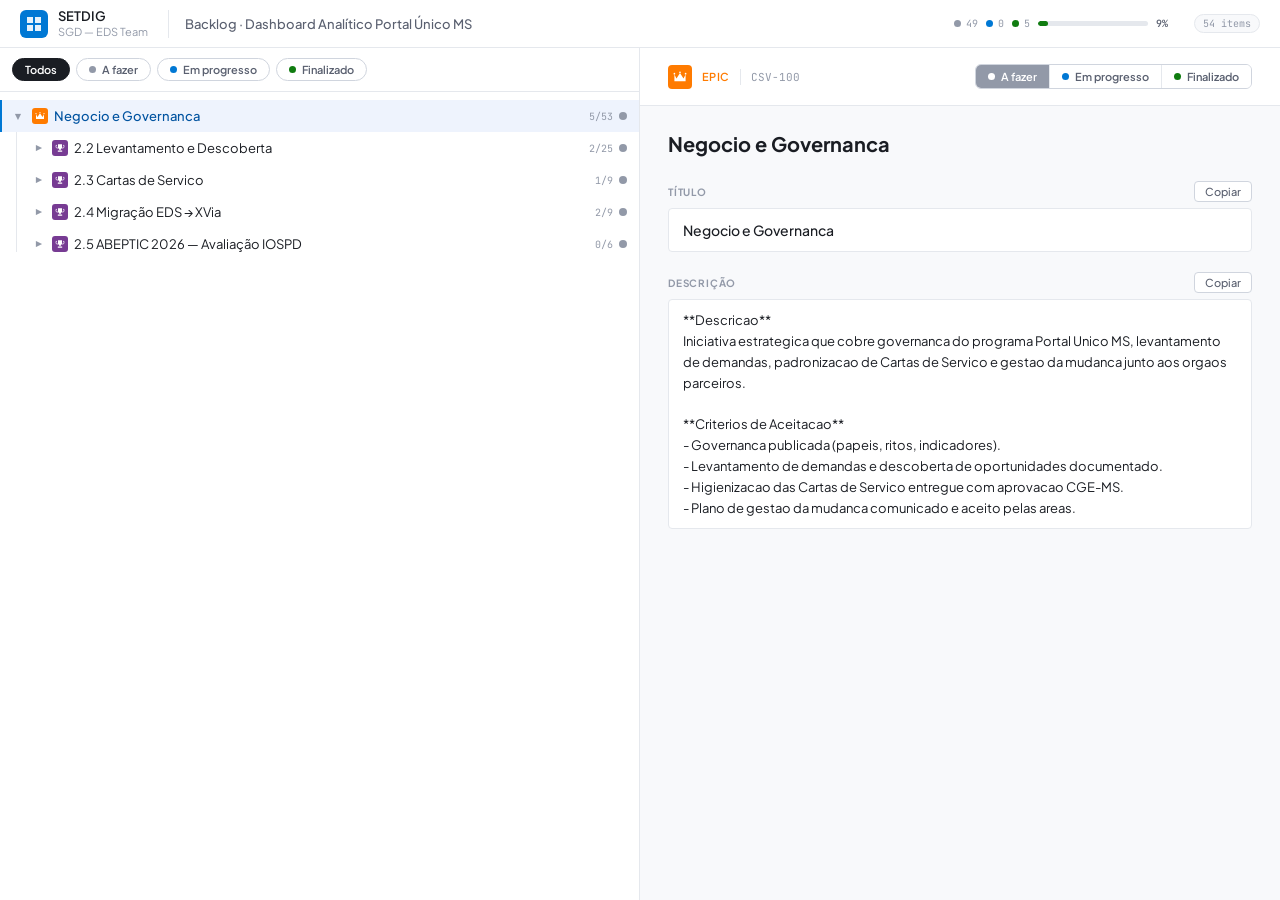
==== commit 965973eb: "feat(backlog): adiciona PBIs 149-153 (semana 24-06-2026) - 149 [CARTAS] Extracoes de demandas SEFAZ/" ====
--- a/backlog_viewer.html
+++ b/backlog_viewer.html
@@ -465,7 +465,7 @@
 </div>
 
 <script>
-const DATA = /*DATA_START*/{"items": [{"csv_id": 100, "tipo": "Epic", "titulo": "Negocio e Governanca", "descricao": "**Descricao**\nIniciativa estrategica que cobre governanca do programa Portal Unico MS, levantamento de demandas, padronizacao de Cartas de Servico e gestao da mudanca junto aos orgaos parceiros.\n\n**Criterios de Aceitacao**\n- Governanca publicada (papeis, ritos, indicadores).\n- Levantamento de demandas e descoberta de oportunidades documentado.\n- Higienizacao das Cartas de Servico entregue com aprovacao CGE-MS.\n- Plano de gestao da mudanca comunicado e aceito pelas areas.", "projeto_ado": "SETDIG", "csv_id_pai": null, "prioridade": 2, "sprint": "", "estimativa_horas": null, "tags": "epic,governanca,programa", "ado_id": "", "status": "A fazer"}, {"csv_id": 101, "tipo": "Feature", "titulo": "2.2 Levantamento e Descoberta", "descricao": "**Descricao**\nLevantar demandas, oportunidades e indicadores que orientem decisoes do programa Portal Unico MS, com base em dados de uso (Matomo, GA4) e analytics consolidados.\n\n**Criterios de Aceitacao**\n- Paineis de uso publicados e atualizados.\n- Backlog de oportunidades priorizado.\n- Aprovacao SGD sobre o dashboard analitico entregue.", "projeto_ado": "SETDIG", "csv_id_pai": 100, "prioridade": 2, "sprint": "", "estimativa_horas": null, "tags": "feature,levantamento,analytics", "ado_id": "", "status": "A fazer"}, {"csv_id": 102, "tipo": "Feature", "titulo": "2.3 Cartas de Servico", "descricao": "**Descricao**\nHigienizacao, padronizacao e melhoria continua da base de Cartas de Servico do Portal Unico MS, em parceria com a CGE-MS.\n\n**Criterios de Aceitacao**\n- Base de cartas auditada e duplicidades identificadas.\n- Relatorio consolidado entregue a CGE-MS.\n- Plano de unificacao aprovado.", "projeto_ado": "SETDIG", "csv_id_pai": 100, "prioridade": 2, "sprint": "", "estimativa_horas": null, "tags": "feature,cartas-servico,higienizacao", "ado_id": "", "status": "A fazer"}, {"csv_id": 103, "tipo": "Product Backlog Item", "titulo": "Dashboard Analitico Portal Unico MS", "descricao": "**Historia do usuario**\nComo gestor da SGD/SETDIG, quero um dashboard analitico consolidando dados de Matomo (Portal Unico), Google Analytics GA4 (MS Digital) e ranking de Cartas de Servico, para tomar decisoes baseadas no uso real do cidadao.\n\n**Requisitos**\n- Painel de Acessos (Matomo, idSite=298): top paginas, palavras-chave buscadas, jornada de navegacao.\n- Painel MS Digital (GA4): activeUsers + screenPageViews com filtro de periodo.\n- Ranking de Cartas de Servico com comparativo mensal.\n- App em producao: https://setdig-dados.streamlit.app/\n\n**Criterios de Aceitacao**\n- 3 paineis funcionando (Matomo, GA4, Ranking).\n- Filtro de periodo em todos os paineis.\n- Cache (`@st.cache_data`) ativo para evitar timeout em `period=year`.\n- Visualizacao aprovada pela SGD.", "projeto_ado": "SETDIG", "csv_id_pai": 101, "prioridade": 2, "sprint": "Sprint 1", "estimativa_horas": null, "tags": "dashboard,matomo,ga4,portal-unico", "ado_id": "", "status": "A fazer"}, {"csv_id": 104, "tipo": "Task", "titulo": "Visualizar top paginas mais acessadas por periodo", "descricao": "Implementar painel \"Top paginas mais acessadas\" no Matomo, com filtro de periodo.\n\nSubatividades:\n- Criar `matomo_client.py` com autenticacao e builder de URL.\n- Implementar `Actions.getPageUrls` em `data_processor.py`.\n- Renderizar grafico de barras no `app.py` (top 10 paginas).", "projeto_ado": "SETDIG", "csv_id_pai": 103, "prioridade": 2, "sprint": "Sprint 1", "estimativa_horas": 9, "tags": "matomo,top-paginas", "ado_id": "", "status": "A fazer"}, {"csv_id": 105, "tipo": "Task", "titulo": "Exibir palavras-chave mais buscadas no portal", "descricao": "Implementar painel \"Palavras-chave buscadas no portal\".\n\nSubatividades:\n- Implementar `Actions.getSiteSearchKeywords` e exibir tabela.", "projeto_ado": "SETDIG", "csv_id_pai": 103, "prioridade": 2, "sprint": "Sprint 1", "estimativa_horas": 3, "tags": "matomo,busca", "ado_id": "", "status": "A fazer"}, {"csv_id": 106, "tipo": "Task", "titulo": "Mostrar jornada de navegacao (Transitions) da carta principal", "descricao": "Exibir jornada de entrada/saida da carta de servico principal via Matomo Transitions.\n\nSubatividades:\n- Implementar `Transitions.getTransitionsForPageUrl`.\n- Exibir diagrama de fluxo (entrada/saida) com Plotly.\n- Adicionar `@st.cache_data` para evitar timeout em `period=year`.", "projeto_ado": "SETDIG", "csv_id_pai": 103, "prioridade": 3, "sprint": "Sprint 2", "estimativa_horas": 11, "tags": "matomo,transitions,jornada", "ado_id": "", "status": "A fazer"}, {"csv_id": 107, "tipo": "Task", "titulo": "Integrar dados GA4 para app MS Digital", "descricao": "Conectar GA4 Data API e criar painel MS Digital no app.\n\nSubatividades:\n- Conectar GA4 Data API em `ga4_client.py` (`activeUsers` + `screenPageViews`).\n- Criar painel MS Digital no `app.py` com filtro de periodo.", "projeto_ado": "SETDIG", "csv_id_pai": 103, "prioridade": 2, "sprint": "Sprint 1", "estimativa_horas": 10, "tags": "ga4,ms-digital", "ado_id": "", "status": "A fazer"}, {"csv_id": 108, "tipo": "Task", "titulo": "Filtrar e rankear Cartas de Servico via regex nas URLs", "descricao": "Filtrar acessos a Cartas de Servico via regex e exibir ranking com comparativo mensal.\n\nSubatividades:\n- Definir regex pattern para Cartas de Servico em `data_processor.py`.\n- Exibir ranking de cartas com acessos e comparativo mensal.", "projeto_ado": "SETDIG", "csv_id_pai": 103, "prioridade": 2, "sprint": "Sprint 2", "estimativa_horas": 6, "tags": "cartas,ranking,regex", "ado_id": "", "status": "A fazer"}, {"csv_id": 109, "tipo": "Product Backlog Item", "titulo": "Cruzamento e Higienizacao de Cartas de Servico (CGE-MS)", "descricao": "**Historia do usuario**\nComo gestor da CGE-MS, quero identificar cartas de servico duplicadas ou muito similares entre orgaos diferentes, para decidir quais unificar, mantendo a base limpa e padronizada.\n\n**Requisitos**\n- Extracao reprodutivel da base via Postgres (com VPN).\n- Score composto de similaridade em 8 campos: titulo 25%, descricao 20%, etapas 15%, requisitos 15%, publico 10%, nome popular 5%, palavra-chave 5%, tempo 5%.\n- Deteccao de duplicatas exatas + clusters de similares (threshold default 0.65).\n- Relatorio HTML standalone offline com KPIs, treemap, filtro por orgao e diff entre copias.\n\n**Criterios de Aceitacao**\n- Comando `run.bat --tudo` roda pipeline completo.\n- Relatorio `exports/relatorio.html` abre offline em Chrome/Edge.\n- Diff visual por cluster + pontuacao de qualidade do cadastro.\n- Aprovacao da CGE-MS sobre o formato.", "projeto_ado": "SETDIG", "csv_id_pai": 102, "prioridade": 2, "sprint": "Sprint 3", "estimativa_horas": null, "tags": "cge,cruzamento,similaridade", "ado_id": "", "status": "A fazer"}, {"csv_id": 110, "tipo": "Task", "titulo": "Detectar colunas HTML/entities (--probe-schema)", "descricao": "Varredura read-only da base para identificar colunas TEXT/VARCHAR com HTML/entities residuais.\n\nSubatividades:\n- Adicionar flag `--probe-schema` em `cli.py` que invoca rotina de deteccao e imprime tabela resumida.", "projeto_ado": "SETDIG", "csv_id_pai": 109, "prioridade": 2, "sprint": "Sprint 3", "estimativa_horas": 4, "tags": "dba,probe-schema", "ado_id": "", "status": "A fazer"}, {"csv_id": 111, "tipo": "Task", "titulo": "Snapshot completo das cartas ativas", "descricao": "Pipeline de extracao + limpeza + gravacao CSV. Base reprodutivel para todo o cruzamento.\n\nSubatividades:\n- Implementar `queries.py` com SELECT principal + JOIN `gerenciamento_jornada` para trazer etapas.\n- Implementar `extracao.py` orquestrando fetch + limpeza + gravacao CSV em `exports/`.\n- Implementar `db.py` carregando credenciais via `python-dotenv` (.env + VPN).\n- Implementar `normalize.py` (lowercase, sem acento, colapso de espacos, strip).\n- Implementar `html_clean.py` (strip HTML + decode entities `html.unescape` + regex).\n- Escrever `tests/test_smoke_db.py` + `tests/test_html_clean.py`.", "projeto_ado": "SETDIG", "csv_id_pai": 109, "prioridade": 2, "sprint": "Sprint 3", "estimativa_horas": 16, "tags": "snapshot,extracao,postgres", "ado_id": "", "status": "A fazer"}, {"csv_id": 112, "tipo": "Task", "titulo": "Detectar duplicatas exatas e similares", "descricao": "Computar score composto, agrupar em clusters e expor CLI configuravel.\n\nSubatividades:\n- Implementar `similaridade.py` com score composto dos 8 campos.\n- Implementar `clusters.py` (union-find sobre threshold + diff de cluster).\n- Expor flags `--threshold` e `--incluir-inativas` em `cli.py`.", "projeto_ado": "SETDIG", "csv_id_pai": 109, "prioridade": 2, "sprint": "Sprint 3", "estimativa_horas": 10, "tags": "similaridade,clusters", "ado_id": "", "status": "A fazer"}, {"csv_id": 113, "tipo": "Task", "titulo": "Pontuacao de qualidade + cadastro modelo sugerido", "descricao": "Heuristica que pontua cada carta e sugere a melhor como modelo dentro do cluster.\n\nSubatividades:\n- Implementar heuristica (peso por campo preenchido + tamanho minimo descricao) e marcar cadastro de maior pontuacao como sugerido.", "projeto_ado": "SETDIG", "csv_id_pai": 109, "prioridade": 2, "sprint": "Sprint 4", "estimativa_horas": 4, "tags": "qualidade,modelo", "ado_id": "", "status": "A fazer"}, {"csv_id": 114, "tipo": "Task", "titulo": "Relatorio HTML offline (KPIs, treemap, diff)", "descricao": "Relatorio HTML standalone com 3 KPIs no topo, treemap, filtro/busca e diff por cluster.\n\nSubatividades:\n- Template `templates/relatorio.html.j2` com 3 KPIs + treemap interativo.\n- Filtro por orgao (select) + busca por titulo (input), client-side.\n- Bloco de diff visual por cluster (iguais colapsados, divergentes lado a lado).\n- Otimizacao CSS @media print para A4.", "projeto_ado": "SETDIG", "csv_id_pai": 109, "prioridade": 2, "sprint": "Sprint 4", "estimativa_horas": 12, "tags": "relatorio,html,kpi,treemap", "ado_id": "", "status": "A fazer"}, {"csv_id": 115, "tipo": "Feature", "titulo": "2.4 Migração EDS → XVia", "descricao": "Documentação de governança para migração do ecossistema EDS (Control SSO, Admin, Atendimento, Integrador, FormFlow, CMS) para a plataforma XVia. Contrato de 180 dias de migração + 18 meses de operação. 36 serviços MS Digital a migrar + 10 novos autoatendimentos. 465.279+ usuários ativos.", "projeto_ado": "SETDIG", "csv_id_pai": 100, "prioridade": 1, "sprint": "", "estimativa_horas": null, "tags": "xvia migracao-eds", "ado_id": "", "status": "A fazer"}, {"csv_id": 116, "tipo": "Product Backlog Item", "titulo": "Documentação de governança módulo FormFlow", "descricao": "Como PO, quero ter a documentação de governança do módulo FormFlow completa (visão funcional + documentacao-tecnica.md) para subsidiar o repasse à equipe XVia e reduzir risco operacional na transição. Módulos Control/Admin/Atendimento/Integrador/CMS já possuem doc oficial — FormFlow é o único pendente.", "projeto_ado": "SETDIG", "csv_id_pai": 115, "prioridade": 1, "sprint": "", "estimativa_horas": 8, "tags": "xvia formflow documentacao", "ado_id": "", "status": "A fazer"}, {"csv_id": 117, "tipo": "Task", "titulo": "Criar documentacao-tecnica.md do módulo FormFlow", "descricao": "Ler Modulo FormFlow - v1.md e anexos em modulos/formflow/. Consultar manual EDS (https://manuais_ms.gitlab.io/forms/) via Playwright/Firecrawl. Preencher template modulos/TEMPLATE-MODULO.md com as 14+ seções técnicas (stack, fluxos, regras de negócio, integrações, gaps). Seguir padrão dos demais módulos oficiais.", "projeto_ado": "SETDIG", "csv_id_pai": 116, "prioridade": 1, "sprint": "", "estimativa_horas": 6, "tags": "xvia formflow", "ado_id": "", "status": "A fazer"}, {"csv_id": 118, "tipo": "Task", "titulo": "Revisar gaps Modulo FormFlow v1 com equipe XVia", "descricao": "Identificar e documentar gaps na documentação atual do FormFlow (itens marcados como [a confirmar com EDS] ou 💡 [IA sugere]). Agendar validação com contato técnico EDS/XVia. Registrar veredito por gap no documento.", "projeto_ado": "SETDIG", "csv_id_pai": 116, "prioridade": 1, "sprint": "", "estimativa_horas": 3, "tags": "xvia formflow gaps", "ado_id": "", "status": "A fazer"}, {"csv_id": 119, "tipo": "Product Backlog Item", "titulo": "Validação e handoff dos documentos com fornecedor XVia", "descricao": "Como PO, quero que todos os documentos de governança dos 6 módulos (Control, Admin, Atendimento, Integrador, FormFlow, CMS) sejam validados pelo novo fornecedor XVia antes do início formal da operação, garantindo entendimento compartilhado das regras de negócio.", "projeto_ado": "SETDIG", "csv_id_pai": 115, "prioridade": 1, "sprint": "", "estimativa_horas": 12, "tags": "xvia handoff validacao", "ado_id": "", "status": "A fazer"}, {"csv_id": 120, "tipo": "Task", "titulo": "Consolidar lista de gaps por módulo (todos os 6)", "descricao": "Varrer os 6 documentos oficiais (modulos/*/Modulo *-v*.md) buscando ocorrências de '[a confirmar com EDS]', '💡 [IA sugere]' e seções incompletas. Gerar planilha de gaps: módulo | seção | gap | status | responsável.", "projeto_ado": "SETDIG", "csv_id_pai": 119, "prioridade": 1, "sprint": "", "estimativa_horas": 4, "tags": "xvia gaps auditoria", "ado_id": "", "status": "A fazer"}, {"csv_id": 121, "tipo": "Task", "titulo": "Agendar reunião de repasse técnico com equipe XVia", "descricao": "Preparar pauta de repasse com base na lista de gaps (Task #120) e nos documentos oficiais. Contato técnico Integrador: miguel.alencar@extreme.digital. Incluir demo dos fluxos críticos: Control SSO (pré-requisito de todos), Integrador (webhook → API destino), FormFlow (formulários).", "projeto_ado": "SETDIG", "csv_id_pai": 119, "prioridade": 1, "sprint": "", "estimativa_horas": 2, "tags": "xvia handoff reuniao", "ado_id": "", "status": "A fazer"}, {"csv_id": 122, "tipo": "Feature", "titulo": "2.5 ABEPTIC 2026 — Avaliação IOSPD", "descricao": "Participação do MS na avaliação do IOSPD (Índice de Oferta de Serviços Públicos Digitais) — ABEPTIC 2026. Envolve: convalidação das evidências por dimensão, defesa do relatório e submissão final. Referência: Relatório ABEP26.pdf + backlog_convalidacao_v3.csv em projetos/projeto-abep/.", "projeto_ado": "SETDIG", "csv_id_pai": 100, "prioridade": 2, "sprint": "", "estimativa_horas": null, "tags": "abep iospd pesquisa", "ado_id": "", "status": "A fazer"}, {"csv_id": 123, "tipo": "Product Backlog Item", "titulo": "Convalidação IOSPD 2026 — MS", "descricao": "Como responsável técnico, quero ter todas as dimensões do IOSPD convalidadas com evidências suficientes (✅ ou ⚠️ documentado) para que o MS possa submeter o relatório final ao ABEP 2026 sem pendências críticas.", "projeto_ado": "SETDIG", "csv_id_pai": 122, "prioridade": 2, "sprint": "", "estimativa_horas": 16, "tags": "abep iospd convalidacao", "ado_id": "", "status": "A fazer"}, {"csv_id": 124, "tipo": "Task", "titulo": "Finalizar evidências Dimensão 1.1 para defesa", "descricao": "Revisar Defesa_Dimensao_1.1.docx em projeto-abep/convalidacao/. Verificar qualificadores ⚠️ (parcial) e ❌ (não atendido) no RELATÓRIO DE CONVALIDAÇÃO - IOSPD 2026.csv. Buscar documentos complementares (decretos, portarias, PTD) para converter ⚠️ em ✅ onde possível.", "projeto_ado": "SETDIG", "csv_id_pai": 123, "prioridade": 2, "sprint": "", "estimativa_horas": 4, "tags": "abep dimensao-1.1 evidencias", "ado_id": "", "status": "A fazer"}, {"csv_id": 125, "tipo": "Task", "titulo": "Revisar backlog_convalidacao_v3.csv e fechar gaps abertos", "descricao": "Abrir backlog_convalidacao_v3.csv, filtrar linhas com status ⚠️ e ❌. Para cada gap: identificar evidência faltante, buscar no site oficial do governo MS ou em decretos/portarias. Usar prompt avalia-pergunta.md para avaliação automatizada via Claude Code.", "projeto_ado": "SETDIG", "csv_id_pai": 123, "prioridade": 2, "sprint": "", "estimativa_horas": 6, "tags": "abep convalidacao gaps", "ado_id": "", "status": "A fazer"}, {"csv_id": 126, "tipo": "Task", "titulo": "Submeter relatório final IOSPD ao ABEP 2026", "descricao": "Consolidar Relatorio_Convalidacao_MS.html com versão final aprovada. Verificar prazo de submissão ABEPTIC 2026. Exportar evidências no formato exigido. Submeter via canal oficial ABEP.", "projeto_ado": "SETDIG", "csv_id_pai": 123, "prioridade": 2, "sprint": "", "estimativa_horas": 2, "tags": "abep submissao relatorio", "ado_id": "", "status": "A fazer"}, {"csv_id": 127, "tipo": "Product Backlog Item", "titulo": "Estudo de Uso do Filtro de Perfil — bench-carta", "descricao": "Estudo concluído (base 2025): recomendação REMOVER os filtros de Órgão e Perfil do Portal Único. Taxa de uso real do filtro estimada em ~0,091% dos visitantes da home — abaixo do limiar de 2%. Aba Servidor Público: 366 acessos/ano. PBI cobre comunicação e desdobramentos da recomendação.", "projeto_ado": "SETDIG", "csv_id_pai": 101, "prioridade": 2, "sprint": "", "estimativa_horas": 6, "tags": "bench-carta filtro-perfil analytics", "ado_id": "", "status": "A fazer"}, {"csv_id": 128, "tipo": "Task", "titulo": "Elaborar apresentação gerencial da recomendação REMOVER", "descricao": "Preparar apresentação para a gestora (Duda/SGD) com base no relatório docs/estudo-uso-filtro-perfil.md. Incluir: funil de 3 etapas (home → serviço → filtro), KPIs em linguagem simples, comparativo proxy ingênuo (6,05%) vs taxa corrigida (0,091%), recomendação clara REMOVER com justificativa.", "projeto_ado": "SETDIG", "csv_id_pai": 127, "prioridade": 2, "sprint": "", "estimativa_horas": 3, "tags": "bench-carta apresentacao gestao", "ado_id": "", "status": "A fazer"}, {"csv_id": 129, "tipo": "Task", "titulo": "Documentar limitação de event tracking e propor instrumentação", "descricao": "Registrar formalmente a limitação identificada na Fase 1: troca de aba no filtro de Perfil é DOM swap puro — invisível ao Matomo. Redigir proposta de event tracking (ex: dataLayer push ou Custom Dimension Matomo) para medição exata em versão futura. Salvar em docs/ do repo bench-carta.", "projeto_ado": "SETDIG", "csv_id_pai": 127, "prioridade": 3, "sprint": "", "estimativa_horas": 2, "tags": "bench-carta event-tracking matomo", "ado_id": "", "status": "A fazer"}, {"csv_id": 130, "tipo": "Product Backlog Item", "titulo": "Prototipagem Seção Categorias Portal MS", "descricao": "Como PO, quero ter o protótipo da nova seção de categorias do Portal MS validado com as partes interessadas para decidir se avança para implementação. Protótipo React/Vite disponível em projetos/prototipo-categorias-ms/ com responsividade testada (desktop 1280, tablet 639/640, mobile 390).", "projeto_ado": "SETDIG", "csv_id_pai": 101, "prioridade": 2, "sprint": "", "estimativa_horas": 5, "tags": "prototipo categorias portal-ms", "ado_id": "", "status": "A fazer"}, {"csv_id": 131, "tipo": "Task", "titulo": "Apresentar protótipo de categorias para validação com partes interessadas", "descricao": "Executar o protótipo localmente (npm run dev em prototipo-categorias-ms/). Agendar sessão de validação com SGD/SETDIG. Demonstrar variações responsivas (desktop, tablet, mobile) e o comportamento de expansão de categoria (verify-category-expanded.png). Coletar feedback estruturado.", "projeto_ado": "SETDIG", "csv_id_pai": 130, "prioridade": 2, "sprint": "", "estimativa_horas": 2, "tags": "prototipo validacao apresentacao", "ado_id": "", "status": "A fazer"}, {"csv_id": 132, "tipo": "Task", "titulo": "Registrar feedback e definir próximos passos do protótipo", "descricao": "Após sessão de validação (Task #131): documentar feedback por stakeholder, classificar em: implementar como está / revisar design / descartar. Se aprovado: abrir issue no repositório do Portal Único para implementação. Registrar decisão no Diário de Decisões (skill /decisao).", "projeto_ado": "SETDIG", "csv_id_pai": 130, "prioridade": 2, "sprint": "", "estimativa_horas": 2, "tags": "prototipo feedback decisao", "ado_id": "", "status": "A fazer"}, {"csv_id": 133, "tipo": "Product Backlog Item", "titulo": "Levantamento Material Design System MS (DS-MS)", "descricao": "Levantamento do material existente do Design System do Governo de MS (DS-MS). Artefatos coletados: tokens de cores e tipografia (colors_and_type.css), componentes (components.css), UI kits e assets visuais. Objetivo: ter referência centralizada para uso nos projetos SETDIG.", "projeto_ado": "SETDIG", "csv_id_pai": 101, "prioridade": 3, "sprint": "", "estimativa_horas": 4, "tags": "ds-ms design-system", "ado_id": "", "status": "A fazer"}, {"csv_id": 134, "tipo": "Task", "titulo": "Publicar catálogo DS-MS no vault Obsidian e wiki TFS", "descricao": "Organizar artefatos de projetos/DS-MS Design System/ (colors_and_type.css, components.css, ui_kits/, assets/) em nota estruturada no vault Obsidian (10-conhecimento/setdig/ ou equivalente). Incluir: paleta de cores, tipografia, componentes disponíveis e link para o repositório.", "projeto_ado": "SETDIG", "csv_id_pai": 133, "prioridade": 3, "sprint": "", "estimativa_horas": 3, "tags": "ds-ms obsidian catalogo", "ado_id": "", "status": "A fazer"}, {"csv_id": 135, "tipo": "Product Backlog Item", "titulo": "Mapeamento Institucional XVia — Órgãos do Governo MS", "descricao": "**Historia do usuario**\nComo analista SETDIG, quero ter o cadastro institucional dos 47 orgaos do governo MS (secretario, missao, competencias, estrutura interna) carregado em SQLite e sincronizado com vault Obsidian, para subsidiar analises de governanca digital, relatorios institucionais e o organograma oficial.\n\n**Requisitos**\n- Pipeline ETL: PDF organograma + Orgaos.csv + Site.csv + scraping /a-secretaria/ -> SQLite\n- Schema com 3 tabelas: secretaria, estrutura_interna, scraping_log\n- Diagrama Mermaid do organograma derivado do Decreto 16.165/2023\n- Notas bidirecionais no vault Obsidian (10-conhecimento/secretarias/)\n\n**Criterios de Aceitacao**\n- 47 orgaos cadastrados em institucional.db (Fase C concluida)\n- 14 secretarias com dados de scraping coletados (Fase E concluida)\n- Fase F (upsert SQLite com dados de scraping) executada\n- Fase G (organograma.md Mermaid) gerada\n- Fase H (notas Obsidian) publicadas no vault\n- Decisao registrada sobre os 24 orgaos com /a-secretaria/ retornando 404", "projeto_ado": "SETDIG", "csv_id_pai": 101, "prioridade": 2, "sprint": "", "estimativa_horas": 16, "tags": "xvia orgaos-institucionais sqlite obsidian", "ado_id": "", "status": "A fazer"}, {"csv_id": 136, "tipo": "Task", "titulo": "Relatório CGE — análise de 216 erros reportados em serviços do Portal Único", "descricao": "Processar exports CSV do CGE (2026-05-28T12-28 e 2026-05-28T12-50, 216 linhas cada) com erros reportados pelo cidadao em servicos do Portal Unico MS. Cruzar com Analytics Dashboard.pdf e gerar relatorio consolidado por orgao e tipo de erro.\n\nSubatividades:\n- Normalizar encoding dos CSVs (cp1252 -> utf-8) e cabecalhos\n- Agrupar por Orgao, Servico, Tipo de Erro\n- Calcular taxas Atendido / Corrigido / Resolucao\n- Cruzar com dados de trafego do dashboard (Matomo idSite=298)\n- Gerar relatorio HTML/markdown com ranking de servicos mais reportados\n- Apresentar a CGE-MS e SGD", "projeto_ado": "SETDIG", "csv_id_pai": 103, "prioridade": 2, "sprint": "", "estimativa_horas": 6, "tags": "relatorio-cge erros portal-unico cge", "ado_id": "", "status": "A fazer"}, {"csv_id": 137, "tipo": "Product Backlog Item", "titulo": "Backlog TFS SETDIG — viewer + skill /tfs para Claude Code", "descricao": "**Historia do usuario**\nComo equipe SETDIG, quero ter um backlog TFS local em xlsx com viewer HTML estilo Azure DevOps e skill /tfs para inserir work items via linguagem natural no Claude Code, para reduzir atrito de gestao de backlog sem depender de acesso ao Azure DevOps oficial.\n\n**Requisitos**\n- backlog.xlsx com schema TFS (csv_id, tipo, titulo, descricao, csv_id_pai, prioridade, sprint, estimativa_horas, tags, ado_id)\n- Conversor xlsx_to_json.py gerando backlog.json + backlog_viewer.html\n- Skill /tfs em ~/.claude/skills/tfs/SKILL.md respeitando hierarquia Epic->Feature->PBI->Task\n- Padroes de descricao por tipo (Epic/Feature, PBI, Task, Bug) conforme TFS.pdf v1 jul/2024\n\n**Criterios de Aceitacao**\n- Viewer HTML renderiza arvore hierarquica e abre no browser\n- Skill /tfs instalada globalmente e funcional\n- Insercao via linguagem natural mostra previa antes de salvar\n- Apos salvar, xlsx_to_json.py executa e atualiza viewer\n- Campo ado_id permite vincular item local ao Azure DevOps oficial", "projeto_ado": "SETDIG", "csv_id_pai": 101, "prioridade": 3, "sprint": "", "estimativa_horas": 8, "tags": "tooling tfs backlog skill claude-code", "ado_id": "", "status": "A fazer"}, {"csv_id": 138, "tipo": "Product Backlog Item", "titulo": "Estudo de Limite de Caracteres das Cartas de Servico (cruzamento-carta)", "descricao": "Levantar quantos caracteres a maioria das cartas de servico utiliza para avaliar se faz sentido criar limite de caracteres. Contexto: aproveitar repo C:\\Users\\Fabio\\Documents\\SETDIG\\2026\\projetos\\cruzamento-carta e criar nova sessao trazendo este estudo.", "projeto_ado": "SETDIG", "csv_id_pai": 102, "prioridade": 2, "sprint": "", "estimativa_horas": null, "tags": "cartas-servico", "ado_id": "", "status": "A fazer"}, {"csv_id": 139, "tipo": "Product Backlog Item", "titulo": "Remocao de Itens do Portal MS - Periodo Eleitoral 2026", "descricao": "Remover itens do ms.gov.br referentes ao periodo eleitoral, com base no documento C:\\Users\\Fabio\\Downloads\\Alteracoes periodo eleitoral 2026 (1).docx", "projeto_ado": "SETDIG", "csv_id_pai": 101, "prioridade": 2, "sprint": "", "estimativa_horas": null, "tags": "governanca;eleitoral", "ado_id": "", "status": "A fazer"}, {"csv_id": 140, "tipo": "Product Backlog Item", "titulo": "Atualizacao do Prototipo da Carta de Servico pos-Workshop", "descricao": "Atualizar prototipo da carta de servico com base no resultado do workshop de ontem. Referencia: C:\\Users\\Fabio\\Downloads\\WhatsApp Image 2026-06-11 at 09.28.43.jpeg", "projeto_ado": "SETDIG", "csv_id_pai": 102, "prioridade": 2, "sprint": "", "estimativa_horas": null, "tags": "cartas-servico;prototipo", "ado_id": "", "status": "A fazer"}, {"csv_id": 141, "tipo": "Product Backlog Item", "titulo": "Apresentacao Indice ABEP p/ Comite", "descricao": "Consultar vault Obsidian sobre ABEP e montar apresentacao simples (2-3 slides) sobre o indice ABEP para o comite: slide 1 = indice e nossos resultados passados; slide 2 = dimensao da linguagem simples e como avaliam.", "projeto_ado": "SETDIG", "csv_id_pai": 122, "prioridade": 2, "sprint": "", "estimativa_horas": null, "tags": "abep;comite;linguagem-simples", "ado_id": "", "status": "A fazer"}, {"csv_id": 142, "tipo": "Product Backlog Item", "titulo": "Apresentacao MAD - Acessibilidade & SEO x Linguagem Simples p/ Comite", "descricao": "Mostrar ao comite que acessibilidade e SEO impactam linguagem simples e que a SETDIG mede isso (MAD - Monitor de Acessibilidade Digital). Slide-chave: explicar o que sao os indicadores - Acessibilidade (quao bem o site serve pessoas com deficiencia, ex. 96) e SEO (quao otimizado p/ ser encontrado, ex. 92) e a ponte com linguagem simples. Ref Canva: https://www.canva.com/design/DAHMRauLCl4/LR-D0EouQSTVknqX9tiMdA/edit", "projeto_ado": "SETDIG", "csv_id_pai": 122, "prioridade": 2, "sprint": "", "estimativa_horas": null, "tags": "mad;acessibilidade;seo;linguagem-simples;comite", "ado_id": "", "status": "A fazer"}, {"csv_id": 143, "tipo": "Product Backlog Item", "titulo": "Modelo de Governança de Conteúdo e Estrutura de Projetos (GCS) — padronização de pastas, PoC X-Via", "descricao": "**História do usuário**\nComo equipe de projetos da SETDIG, quero um padrão de organização de pastas e artefatos na rede interna (Z:), para localizar documentos rapidamente e eliminar retrabalho e duplicidade.\n\n**Requisitos**\n- Modelo GCS reaproveitável: princípios, estrutura padrão, regras de nomeação e versionamento\n- Mapa da estrutura atual do X-Via (diagnóstico das dores)\n- Mapa da estrutura ideal (GCS aplicado, cada artefato posicionado)\n- Caso aplicado X-Via com antes x depois e métricas\n- Versões DOCX com timbrado oficial SETDIG\n- Repositório privado versionado no GitHub\n\n**Critérios de Aceitação**\n- ETP final alcançável em no máximo 3 cliques na estrutura proposta\n- Profundidade máxima de 3 níveis de pasta\n- Zero arquivos duplicados (fonte única da verdade)\n- Nomeação padronizada: minúsculas, prefixo NN-, kebab-case, datas ISO [AAAA-MM-DD]\n- Documentos GCS aprovados e publicados (Markdown + DOCX timbrado)", "projeto_ado": "SETDIG", "csv_id_pai": 115, "prioridade": 2, "sprint": "", "estimativa_horas": null, "tags": "governanca,gcs,xvia,documentacao", "ado_id": "", "status": "A fazer"}, {"csv_id": 144, "tipo": "Product Backlog Item", "titulo": "TODO do dia — DS-MS Storybook, revisão Duda, rename projeto, envio XVia (2026-06-22)", "descricao": "", "projeto_ado": "SETDIG", "csv_id_pai": 101, "prioridade": 1, "sprint": "", "estimativa_horas": null, "tags": "", "ado_id": "", "status": "A fazer"}, {"csv_id": 145, "tipo": "Task", "titulo": "Deixar Storybook DS-MS fiel à documentação dos componentes", "descricao": "", "projeto_ado": "SETDIG", "csv_id_pai": 144, "prioridade": 1, "sprint": "", "estimativa_horas": null, "tags": "", "ado_id": "", "status": "A fazer"}, {"csv_id": 146, "tipo": "Task", "titulo": "Revisar conteúdo do Storybook que não consegue atualizar (pedido Duda)", "descricao": "", "projeto_ado": "SETDIG", "csv_id_pai": 144, "prioridade": 1, "sprint": "", "estimativa_horas": null, "tags": "", "ado_id": "", "status": "A fazer"}, {"csv_id": 147, "tipo": "Task", "titulo": "Renomear projeto \"Maturidade Digital\" -> \"Censo de Serviços Digitais\"", "descricao": "", "projeto_ado": "SETDIG", "csv_id_pai": 144, "prioridade": 1, "sprint": "", "estimativa_horas": null, "tags": "", "ado_id": "", "status": "A fazer"}, {"csv_id": 148, "tipo": "Task", "titulo": "Encaminhar documentação/gravação a maycon.lisboa@xvia.com.br e aylime.queiroz@xvia.com.br", "descricao": "", "projeto_ado": "SETDIG", "csv_id_pai": 144, "prioridade": 1, "sprint": "", "estimativa_horas": null, "tags": "", "ado_id": "", "status": "A fazer"}], "generated_at": "2026-06-24T08:56:24"}/*DATA_END*/;
+const DATA = /*DATA_START*/{"items": [{"csv_id": 100, "tipo": "Epic", "titulo": "Negocio e Governanca", "descricao": "**Descricao**\nIniciativa estrategica que cobre governanca do programa Portal Unico MS, levantamento de demandas, padronizacao de Cartas de Servico e gestao da mudanca junto aos orgaos parceiros.\n\n**Criterios de Aceitacao**\n- Governanca publicada (papeis, ritos, indicadores).\n- Levantamento de demandas e descoberta de oportunidades documentado.\n- Higienizacao das Cartas de Servico entregue com aprovacao CGE-MS.\n- Plano de gestao da mudanca comunicado e aceito pelas areas.", "projeto_ado": "SETDIG", "csv_id_pai": null, "prioridade": 2, "sprint": "", "estimativa_horas": null, "tags": "epic,governanca,programa", "ado_id": "", "status": "A fazer"}, {"csv_id": 101, "tipo": "Feature", "titulo": "2.2 Levantamento e Descoberta", "descricao": "**Descricao**\nLevantar demandas, oportunidades e indicadores que orientem decisoes do programa Portal Unico MS, com base em dados de uso (Matomo, GA4) e analytics consolidados.\n\n**Criterios de Aceitacao**\n- Paineis de uso publicados e atualizados.\n- Backlog de oportunidades priorizado.\n- Aprovacao SGD sobre o dashboard analitico entregue.", "projeto_ado": "SETDIG", "csv_id_pai": 100, "prioridade": 2, "sprint": "", "estimativa_horas": null, "tags": "feature,levantamento,analytics", "ado_id": "", "status": "A fazer"}, {"csv_id": 102, "tipo": "Feature", "titulo": "2.3 Cartas de Servico", "descricao": "**Descricao**\nHigienizacao, padronizacao e melhoria continua da base de Cartas de Servico do Portal Unico MS, em parceria com a CGE-MS.\n\n**Criterios de Aceitacao**\n- Base de cartas auditada e duplicidades identificadas.\n- Relatorio consolidado entregue a CGE-MS.\n- Plano de unificacao aprovado.", "projeto_ado": "SETDIG", "csv_id_pai": 100, "prioridade": 2, "sprint": "", "estimativa_horas": null, "tags": "feature,cartas-servico,higienizacao", "ado_id": "", "status": "A fazer"}, {"csv_id": 103, "tipo": "Product Backlog Item", "titulo": "Dashboard Analitico Portal Unico MS", "descricao": "**Historia do usuario**\nComo gestor da SGD/SETDIG, quero um dashboard analitico consolidando dados de Matomo (Portal Unico), Google Analytics GA4 (MS Digital) e ranking de Cartas de Servico, para tomar decisoes baseadas no uso real do cidadao.\n\n**Requisitos**\n- Painel de Acessos (Matomo, idSite=298): top paginas, palavras-chave buscadas, jornada de navegacao.\n- Painel MS Digital (GA4): activeUsers + screenPageViews com filtro de periodo.\n- Ranking de Cartas de Servico com comparativo mensal.\n- App em producao: https://setdig-dados.streamlit.app/\n\n**Criterios de Aceitacao**\n- 3 paineis funcionando (Matomo, GA4, Ranking).\n- Filtro de periodo em todos os paineis.\n- Cache (`@st.cache_data`) ativo para evitar timeout em `period=year`.\n- Visualizacao aprovada pela SGD.", "projeto_ado": "SETDIG", "csv_id_pai": 101, "prioridade": 2, "sprint": "Sprint 1", "estimativa_horas": null, "tags": "dashboard,matomo,ga4,portal-unico", "ado_id": "", "status": "A fazer"}, {"csv_id": 104, "tipo": "Task", "titulo": "Visualizar top paginas mais acessadas por periodo", "descricao": "Implementar painel \"Top paginas mais acessadas\" no Matomo, com filtro de periodo.\n\nSubatividades:\n- Criar `matomo_client.py` com autenticacao e builder de URL.\n- Implementar `Actions.getPageUrls` em `data_processor.py`.\n- Renderizar grafico de barras no `app.py` (top 10 paginas).", "projeto_ado": "SETDIG", "csv_id_pai": 103, "prioridade": 2, "sprint": "Sprint 1", "estimativa_horas": 9, "tags": "matomo,top-paginas", "ado_id": "", "status": "A fazer"}, {"csv_id": 105, "tipo": "Task", "titulo": "Exibir palavras-chave mais buscadas no portal", "descricao": "Implementar painel \"Palavras-chave buscadas no portal\".\n\nSubatividades:\n- Implementar `Actions.getSiteSearchKeywords` e exibir tabela.", "projeto_ado": "SETDIG", "csv_id_pai": 103, "prioridade": 2, "sprint": "Sprint 1", "estimativa_horas": 3, "tags": "matomo,busca", "ado_id": "", "status": "A fazer"}, {"csv_id": 106, "tipo": "Task", "titulo": "Mostrar jornada de navegacao (Transitions) da carta principal", "descricao": "Exibir jornada de entrada/saida da carta de servico principal via Matomo Transitions.\n\nSubatividades:\n- Implementar `Transitions.getTransitionsForPageUrl`.\n- Exibir diagrama de fluxo (entrada/saida) com Plotly.\n- Adicionar `@st.cache_data` para evitar timeout em `period=year`.", "projeto_ado": "SETDIG", "csv_id_pai": 103, "prioridade": 3, "sprint": "Sprint 2", "estimativa_horas": 11, "tags": "matomo,transitions,jornada", "ado_id": "", "status": "A fazer"}, {"csv_id": 107, "tipo": "Task", "titulo": "Integrar dados GA4 para app MS Digital", "descricao": "Conectar GA4 Data API e criar painel MS Digital no app.\n\nSubatividades:\n- Conectar GA4 Data API em `ga4_client.py` (`activeUsers` + `screenPageViews`).\n- Criar painel MS Digital no `app.py` com filtro de periodo.", "projeto_ado": "SETDIG", "csv_id_pai": 103, "prioridade": 2, "sprint": "Sprint 1", "estimativa_horas": 10, "tags": "ga4,ms-digital", "ado_id": "", "status": "A fazer"}, {"csv_id": 108, "tipo": "Task", "titulo": "Filtrar e rankear Cartas de Servico via regex nas URLs", "descricao": "Filtrar acessos a Cartas de Servico via regex e exibir ranking com comparativo mensal.\n\nSubatividades:\n- Definir regex pattern para Cartas de Servico em `data_processor.py`.\n- Exibir ranking de cartas com acessos e comparativo mensal.", "projeto_ado": "SETDIG", "csv_id_pai": 103, "prioridade": 2, "sprint": "Sprint 2", "estimativa_horas": 6, "tags": "cartas,ranking,regex", "ado_id": "", "status": "A fazer"}, {"csv_id": 109, "tipo": "Product Backlog Item", "titulo": "Cruzamento e Higienizacao de Cartas de Servico (CGE-MS)", "descricao": "**Historia do usuario**\nComo gestor da CGE-MS, quero identificar cartas de servico duplicadas ou muito similares entre orgaos diferentes, para decidir quais unificar, mantendo a base limpa e padronizada.\n\n**Requisitos**\n- Extracao reprodutivel da base via Postgres (com VPN).\n- Score composto de similaridade em 8 campos: titulo 25%, descricao 20%, etapas 15%, requisitos 15%, publico 10%, nome popular 5%, palavra-chave 5%, tempo 5%.\n- Deteccao de duplicatas exatas + clusters de similares (threshold default 0.65).\n- Relatorio HTML standalone offline com KPIs, treemap, filtro por orgao e diff entre copias.\n\n**Criterios de Aceitacao**\n- Comando `run.bat --tudo` roda pipeline completo.\n- Relatorio `exports/relatorio.html` abre offline em Chrome/Edge.\n- Diff visual por cluster + pontuacao de qualidade do cadastro.\n- Aprovacao da CGE-MS sobre o formato.", "projeto_ado": "SETDIG", "csv_id_pai": 102, "prioridade": 2, "sprint": "Sprint 3", "estimativa_horas": null, "tags": "cge,cruzamento,similaridade", "ado_id": "", "status": "A fazer"}, {"csv_id": 110, "tipo": "Task", "titulo": "Detectar colunas HTML/entities (--probe-schema)", "descricao": "Varredura read-only da base para identificar colunas TEXT/VARCHAR com HTML/entities residuais.\n\nSubatividades:\n- Adicionar flag `--probe-schema` em `cli.py` que invoca rotina de deteccao e imprime tabela resumida.", "projeto_ado": "SETDIG", "csv_id_pai": 109, "prioridade": 2, "sprint": "Sprint 3", "estimativa_horas": 4, "tags": "dba,probe-schema", "ado_id": "", "status": "A fazer"}, {"csv_id": 111, "tipo": "Task", "titulo": "Snapshot completo das cartas ativas", "descricao": "Pipeline de extracao + limpeza + gravacao CSV. Base reprodutivel para todo o cruzamento.\n\nSubatividades:\n- Implementar `queries.py` com SELECT principal + JOIN `gerenciamento_jornada` para trazer etapas.\n- Implementar `extracao.py` orquestrando fetch + limpeza + gravacao CSV em `exports/`.\n- Implementar `db.py` carregando credenciais via `python-dotenv` (.env + VPN).\n- Implementar `normalize.py` (lowercase, sem acento, colapso de espacos, strip).\n- Implementar `html_clean.py` (strip HTML + decode entities `html.unescape` + regex).\n- Escrever `tests/test_smoke_db.py` + `tests/test_html_clean.py`.", "projeto_ado": "SETDIG", "csv_id_pai": 109, "prioridade": 2, "sprint": "Sprint 3", "estimativa_horas": 16, "tags": "snapshot,extracao,postgres", "ado_id": "", "status": "A fazer"}, {"csv_id": 112, "tipo": "Task", "titulo": "Detectar duplicatas exatas e similares", "descricao": "Computar score composto, agrupar em clusters e expor CLI configuravel.\n\nSubatividades:\n- Implementar `similaridade.py` com score composto dos 8 campos.\n- Implementar `clusters.py` (union-find sobre threshold + diff de cluster).\n- Expor flags `--threshold` e `--incluir-inativas` em `cli.py`.", "projeto_ado": "SETDIG", "csv_id_pai": 109, "prioridade": 2, "sprint": "Sprint 3", "estimativa_horas": 10, "tags": "similaridade,clusters", "ado_id": "", "status": "A fazer"}, {"csv_id": 113, "tipo": "Task", "titulo": "Pontuacao de qualidade + cadastro modelo sugerido", "descricao": "Heuristica que pontua cada carta e sugere a melhor como modelo dentro do cluster.\n\nSubatividades:\n- Implementar heuristica (peso por campo preenchido + tamanho minimo descricao) e marcar cadastro de maior pontuacao como sugerido.", "projeto_ado": "SETDIG", "csv_id_pai": 109, "prioridade": 2, "sprint": "Sprint 4", "estimativa_horas": 4, "tags": "qualidade,modelo", "ado_id": "", "status": "A fazer"}, {"csv_id": 114, "tipo": "Task", "titulo": "Relatorio HTML offline (KPIs, treemap, diff)", "descricao": "Relatorio HTML standalone com 3 KPIs no topo, treemap, filtro/busca e diff por cluster.\n\nSubatividades:\n- Template `templates/relatorio.html.j2` com 3 KPIs + treemap interativo.\n- Filtro por orgao (select) + busca por titulo (input), client-side.\n- Bloco de diff visual por cluster (iguais colapsados, divergentes lado a lado).\n- Otimizacao CSS @media print para A4.", "projeto_ado": "SETDIG", "csv_id_pai": 109, "prioridade": 2, "sprint": "Sprint 4", "estimativa_horas": 12, "tags": "relatorio,html,kpi,treemap", "ado_id": "", "status": "A fazer"}, {"csv_id": 115, "tipo": "Feature", "titulo": "2.4 Migração EDS → XVia", "descricao": "Documentação de governança para migração do ecossistema EDS (Control SSO, Admin, Atendimento, Integrador, FormFlow, CMS) para a plataforma XVia. Contrato de 180 dias de migração + 18 meses de operação. 36 serviços MS Digital a migrar + 10 novos autoatendimentos. 465.279+ usuários ativos.", "projeto_ado": "SETDIG", "csv_id_pai": 100, "prioridade": 1, "sprint": "", "estimativa_horas": null, "tags": "xvia migracao-eds", "ado_id": "", "status": "A fazer"}, {"csv_id": 116, "tipo": "Product Backlog Item", "titulo": "Documentação de governança módulo FormFlow", "descricao": "Como PO, quero ter a documentação de governança do módulo FormFlow completa (visão funcional + documentacao-tecnica.md) para subsidiar o repasse à equipe XVia e reduzir risco operacional na transição. Módulos Control/Admin/Atendimento/Integrador/CMS já possuem doc oficial — FormFlow é o único pendente.", "projeto_ado": "SETDIG", "csv_id_pai": 115, "prioridade": 1, "sprint": "", "estimativa_horas": 8, "tags": "xvia formflow documentacao", "ado_id": "", "status": "A fazer"}, {"csv_id": 117, "tipo": "Task", "titulo": "Criar documentacao-tecnica.md do módulo FormFlow", "descricao": "Ler Modulo FormFlow - v1.md e anexos em modulos/formflow/. Consultar manual EDS (https://manuais_ms.gitlab.io/forms/) via Playwright/Firecrawl. Preencher template modulos/TEMPLATE-MODULO.md com as 14+ seções técnicas (stack, fluxos, regras de negócio, integrações, gaps). Seguir padrão dos demais módulos oficiais.", "projeto_ado": "SETDIG", "csv_id_pai": 116, "prioridade": 1, "sprint": "", "estimativa_horas": 6, "tags": "xvia formflow", "ado_id": "", "status": "A fazer"}, {"csv_id": 118, "tipo": "Task", "titulo": "Revisar gaps Modulo FormFlow v1 com equipe XVia", "descricao": "Identificar e documentar gaps na documentação atual do FormFlow (itens marcados como [a confirmar com EDS] ou 💡 [IA sugere]). Agendar validação com contato técnico EDS/XVia. Registrar veredito por gap no documento.", "projeto_ado": "SETDIG", "csv_id_pai": 116, "prioridade": 1, "sprint": "", "estimativa_horas": 3, "tags": "xvia formflow gaps", "ado_id": "", "status": "A fazer"}, {"csv_id": 119, "tipo": "Product Backlog Item", "titulo": "Validação e handoff dos documentos com fornecedor XVia", "descricao": "Como PO, quero que todos os documentos de governança dos 6 módulos (Control, Admin, Atendimento, Integrador, FormFlow, CMS) sejam validados pelo novo fornecedor XVia antes do início formal da operação, garantindo entendimento compartilhado das regras de negócio.", "projeto_ado": "SETDIG", "csv_id_pai": 115, "prioridade": 1, "sprint": "", "estimativa_horas": 12, "tags": "xvia handoff validacao", "ado_id": "", "status": "A fazer"}, {"csv_id": 120, "tipo": "Task", "titulo": "Consolidar lista de gaps por módulo (todos os 6)", "descricao": "Varrer os 6 documentos oficiais (modulos/*/Modulo *-v*.md) buscando ocorrências de '[a confirmar com EDS]', '💡 [IA sugere]' e seções incompletas. Gerar planilha de gaps: módulo | seção | gap | status | responsável.", "projeto_ado": "SETDIG", "csv_id_pai": 119, "prioridade": 1, "sprint": "", "estimativa_horas": 4, "tags": "xvia gaps auditoria", "ado_id": "", "status": "A fazer"}, {"csv_id": 121, "tipo": "Task", "titulo": "Agendar reunião de repasse técnico com equipe XVia", "descricao": "Preparar pauta de repasse com base na lista de gaps (Task #120) e nos documentos oficiais. Contato técnico Integrador: miguel.alencar@extreme.digital. Incluir demo dos fluxos críticos: Control SSO (pré-requisito de todos), Integrador (webhook → API destino), FormFlow (formulários).", "projeto_ado": "SETDIG", "csv_id_pai": 119, "prioridade": 1, "sprint": "", "estimativa_horas": 2, "tags": "xvia handoff reuniao", "ado_id": "", "status": "A fazer"}, {"csv_id": 122, "tipo": "Feature", "titulo": "2.5 ABEPTIC 2026 — Avaliação IOSPD", "descricao": "Participação do MS na avaliação do IOSPD (Índice de Oferta de Serviços Públicos Digitais) — ABEPTIC 2026. Envolve: convalidação das evidências por dimensão, defesa do relatório e submissão final. Referência: Relatório ABEP26.pdf + backlog_convalidacao_v3.csv em projetos/projeto-abep/.", "projeto_ado": "SETDIG", "csv_id_pai": 100, "prioridade": 2, "sprint": "", "estimativa_horas": null, "tags": "abep iospd pesquisa", "ado_id": "", "status": "A fazer"}, {"csv_id": 123, "tipo": "Product Backlog Item", "titulo": "Convalidação IOSPD 2026 — MS", "descricao": "Como responsável técnico, quero ter todas as dimensões do IOSPD convalidadas com evidências suficientes (✅ ou ⚠️ documentado) para que o MS possa submeter o relatório final ao ABEP 2026 sem pendências críticas.", "projeto_ado": "SETDIG", "csv_id_pai": 122, "prioridade": 2, "sprint": "", "estimativa_horas": 16, "tags": "abep iospd convalidacao", "ado_id": "", "status": "A fazer"}, {"csv_id": 124, "tipo": "Task", "titulo": "Finalizar evidências Dimensão 1.1 para defesa", "descricao": "Revisar Defesa_Dimensao_1.1.docx em projeto-abep/convalidacao/. Verificar qualificadores ⚠️ (parcial) e ❌ (não atendido) no RELATÓRIO DE CONVALIDAÇÃO - IOSPD 2026.csv. Buscar documentos complementares (decretos, portarias, PTD) para converter ⚠️ em ✅ onde possível.", "projeto_ado": "SETDIG", "csv_id_pai": 123, "prioridade": 2, "sprint": "", "estimativa_horas": 4, "tags": "abep dimensao-1.1 evidencias", "ado_id": "", "status": "A fazer"}, {"csv_id": 125, "tipo": "Task", "titulo": "Revisar backlog_convalidacao_v3.csv e fechar gaps abertos", "descricao": "Abrir backlog_convalidacao_v3.csv, filtrar linhas com status ⚠️ e ❌. Para cada gap: identificar evidência faltante, buscar no site oficial do governo MS ou em decretos/portarias. Usar prompt avalia-pergunta.md para avaliação automatizada via Claude Code.", "projeto_ado": "SETDIG", "csv_id_pai": 123, "prioridade": 2, "sprint": "", "estimativa_horas": 6, "tags": "abep convalidacao gaps", "ado_id": "", "status": "A fazer"}, {"csv_id": 126, "tipo": "Task", "titulo": "Submeter relatório final IOSPD ao ABEP 2026", "descricao": "Consolidar Relatorio_Convalidacao_MS.html com versão final aprovada. Verificar prazo de submissão ABEPTIC 2026. Exportar evidências no formato exigido. Submeter via canal oficial ABEP.", "projeto_ado": "SETDIG", "csv_id_pai": 123, "prioridade": 2, "sprint": "", "estimativa_horas": 2, "tags": "abep submissao relatorio", "ado_id": "", "status": "A fazer"}, {"csv_id": 127, "tipo": "Product Backlog Item", "titulo": "Estudo de Uso do Filtro de Perfil — bench-carta", "descricao": "Estudo concluído (base 2025): recomendação REMOVER os filtros de Órgão e Perfil do Portal Único. Taxa de uso real do filtro estimada em ~0,091% dos visitantes da home — abaixo do limiar de 2%. Aba Servidor Público: 366 acessos/ano. PBI cobre comunicação e desdobramentos da recomendação.", "projeto_ado": "SETDIG", "csv_id_pai": 101, "prioridade": 2, "sprint": "", "estimativa_horas": 6, "tags": "bench-carta filtro-perfil analytics", "ado_id": "", "status": "A fazer"}, {"csv_id": 128, "tipo": "Task", "titulo": "Elaborar apresentação gerencial da recomendação REMOVER", "descricao": "Preparar apresentação para a gestora (Duda/SGD) com base no relatório docs/estudo-uso-filtro-perfil.md. Incluir: funil de 3 etapas (home → serviço → filtro), KPIs em linguagem simples, comparativo proxy ingênuo (6,05%) vs taxa corrigida (0,091%), recomendação clara REMOVER com justificativa.", "projeto_ado": "SETDIG", "csv_id_pai": 127, "prioridade": 2, "sprint": "", "estimativa_horas": 3, "tags": "bench-carta apresentacao gestao", "ado_id": "", "status": "A fazer"}, {"csv_id": 129, "tipo": "Task", "titulo": "Documentar limitação de event tracking e propor instrumentação", "descricao": "Registrar formalmente a limitação identificada na Fase 1: troca de aba no filtro de Perfil é DOM swap puro — invisível ao Matomo. Redigir proposta de event tracking (ex: dataLayer push ou Custom Dimension Matomo) para medição exata em versão futura. Salvar em docs/ do repo bench-carta.", "projeto_ado": "SETDIG", "csv_id_pai": 127, "prioridade": 3, "sprint": "", "estimativa_horas": 2, "tags": "bench-carta event-tracking matomo", "ado_id": "", "status": "A fazer"}, {"csv_id": 130, "tipo": "Product Backlog Item", "titulo": "Prototipagem Seção Categorias Portal MS", "descricao": "Como PO, quero ter o protótipo da nova seção de categorias do Portal MS validado com as partes interessadas para decidir se avança para implementação. Protótipo React/Vite disponível em projetos/prototipo-categorias-ms/ com responsividade testada (desktop 1280, tablet 639/640, mobile 390).", "projeto_ado": "SETDIG", "csv_id_pai": 101, "prioridade": 2, "sprint": "", "estimativa_horas": 5, "tags": "prototipo categorias portal-ms", "ado_id": "", "status": "A fazer"}, {"csv_id": 131, "tipo": "Task", "titulo": "Apresentar protótipo de categorias para validação com partes interessadas", "descricao": "Executar o protótipo localmente (npm run dev em prototipo-categorias-ms/). Agendar sessão de validação com SGD/SETDIG. Demonstrar variações responsivas (desktop, tablet, mobile) e o comportamento de expansão de categoria (verify-category-expanded.png). Coletar feedback estruturado.", "projeto_ado": "SETDIG", "csv_id_pai": 130, "prioridade": 2, "sprint": "", "estimativa_horas": 2, "tags": "prototipo validacao apresentacao", "ado_id": "", "status": "A fazer"}, {"csv_id": 132, "tipo": "Task", "titulo": "Registrar feedback e definir próximos passos do protótipo", "descricao": "Após sessão de validação (Task #131): documentar feedback por stakeholder, classificar em: implementar como está / revisar design / descartar. Se aprovado: abrir issue no repositório do Portal Único para implementação. Registrar decisão no Diário de Decisões (skill /decisao).", "projeto_ado": "SETDIG", "csv_id_pai": 130, "prioridade": 2, "sprint": "", "estimativa_horas": 2, "tags": "prototipo feedback decisao", "ado_id": "", "status": "A fazer"}, {"csv_id": 133, "tipo": "Product Backlog Item", "titulo": "Levantamento Material Design System MS (DS-MS)", "descricao": "Levantamento do material existente do Design System do Governo de MS (DS-MS). Artefatos coletados: tokens de cores e tipografia (colors_and_type.css), componentes (components.css), UI kits e assets visuais. Objetivo: ter referência centralizada para uso nos projetos SETDIG.", "projeto_ado": "SETDIG", "csv_id_pai": 101, "prioridade": 3, "sprint": "", "estimativa_horas": 4, "tags": "ds-ms design-system", "ado_id": "", "status": "A fazer"}, {"csv_id": 134, "tipo": "Task", "titulo": "Publicar catálogo DS-MS no vault Obsidian e wiki TFS", "descricao": "Organizar artefatos de projetos/DS-MS Design System/ (colors_and_type.css, components.css, ui_kits/, assets/) em nota estruturada no vault Obsidian (10-conhecimento/setdig/ ou equivalente). Incluir: paleta de cores, tipografia, componentes disponíveis e link para o repositório.", "projeto_ado": "SETDIG", "csv_id_pai": 133, "prioridade": 3, "sprint": "", "estimativa_horas": 3, "tags": "ds-ms obsidian catalogo", "ado_id": "", "status": "A fazer"}, {"csv_id": 135, "tipo": "Product Backlog Item", "titulo": "Mapeamento Institucional XVia — Órgãos do Governo MS", "descricao": "**Historia do usuario**\nComo analista SETDIG, quero ter o cadastro institucional dos 47 orgaos do governo MS (secretario, missao, competencias, estrutura interna) carregado em SQLite e sincronizado com vault Obsidian, para subsidiar analises de governanca digital, relatorios institucionais e o organograma oficial.\n\n**Requisitos**\n- Pipeline ETL: PDF organograma + Orgaos.csv + Site.csv + scraping /a-secretaria/ -> SQLite\n- Schema com 3 tabelas: secretaria, estrutura_interna, scraping_log\n- Diagrama Mermaid do organograma derivado do Decreto 16.165/2023\n- Notas bidirecionais no vault Obsidian (10-conhecimento/secretarias/)\n\n**Criterios de Aceitacao**\n- 47 orgaos cadastrados em institucional.db (Fase C concluida)\n- 14 secretarias com dados de scraping coletados (Fase E concluida)\n- Fase F (upsert SQLite com dados de scraping) executada\n- Fase G (organograma.md Mermaid) gerada\n- Fase H (notas Obsidian) publicadas no vault\n- Decisao registrada sobre os 24 orgaos com /a-secretaria/ retornando 404", "projeto_ado": "SETDIG", "csv_id_pai": 101, "prioridade": 2, "sprint": "", "estimativa_horas": 16, "tags": "xvia orgaos-institucionais sqlite obsidian", "ado_id": "", "status": "A fazer"}, {"csv_id": 136, "tipo": "Task", "titulo": "Relatório CGE — análise de 216 erros reportados em serviços do Portal Único", "descricao": "Processar exports CSV do CGE (2026-05-28T12-28 e 2026-05-28T12-50, 216 linhas cada) com erros reportados pelo cidadao em servicos do Portal Unico MS. Cruzar com Analytics Dashboard.pdf e gerar relatorio consolidado por orgao e tipo de erro.\n\nSubatividades:\n- Normalizar encoding dos CSVs (cp1252 -> utf-8) e cabecalhos\n- Agrupar por Orgao, Servico, Tipo de Erro\n- Calcular taxas Atendido / Corrigido / Resolucao\n- Cruzar com dados de trafego do dashboard (Matomo idSite=298)\n- Gerar relatorio HTML/markdown com ranking de servicos mais reportados\n- Apresentar a CGE-MS e SGD", "projeto_ado": "SETDIG", "csv_id_pai": 103, "prioridade": 2, "sprint": "", "estimativa_horas": 6, "tags": "relatorio-cge erros portal-unico cge", "ado_id": "", "status": "A fazer"}, {"csv_id": 137, "tipo": "Product Backlog Item", "titulo": "Backlog TFS SETDIG — viewer + skill /tfs para Claude Code", "descricao": "**Historia do usuario**\nComo equipe SETDIG, quero ter um backlog TFS local em xlsx com viewer HTML estilo Azure DevOps e skill /tfs para inserir work items via linguagem natural no Claude Code, para reduzir atrito de gestao de backlog sem depender de acesso ao Azure DevOps oficial.\n\n**Requisitos**\n- backlog.xlsx com schema TFS (csv_id, tipo, titulo, descricao, csv_id_pai, prioridade, sprint, estimativa_horas, tags, ado_id)\n- Conversor xlsx_to_json.py gerando backlog.json + backlog_viewer.html\n- Skill /tfs em ~/.claude/skills/tfs/SKILL.md respeitando hierarquia Epic->Feature->PBI->Task\n- Padroes de descricao por tipo (Epic/Feature, PBI, Task, Bug) conforme TFS.pdf v1 jul/2024\n\n**Criterios de Aceitacao**\n- Viewer HTML renderiza arvore hierarquica e abre no browser\n- Skill /tfs instalada globalmente e funcional\n- Insercao via linguagem natural mostra previa antes de salvar\n- Apos salvar, xlsx_to_json.py executa e atualiza viewer\n- Campo ado_id permite vincular item local ao Azure DevOps oficial", "projeto_ado": "SETDIG", "csv_id_pai": 101, "prioridade": 3, "sprint": "", "estimativa_horas": 8, "tags": "tooling tfs backlog skill claude-code", "ado_id": "", "status": "A fazer"}, {"csv_id": 138, "tipo": "Product Backlog Item", "titulo": "Estudo de Limite de Caracteres das Cartas de Servico (cruzamento-carta)", "descricao": "Levantar quantos caracteres a maioria das cartas de servico utiliza para avaliar se faz sentido criar limite de caracteres. Contexto: aproveitar repo C:\\Users\\Fabio\\Documents\\SETDIG\\2026\\projetos\\cruzamento-carta e criar nova sessao trazendo este estudo.", "projeto_ado": "SETDIG", "csv_id_pai": 102, "prioridade": 2, "sprint": "", "estimativa_horas": null, "tags": "cartas-servico", "ado_id": "", "status": "A fazer"}, {"csv_id": 139, "tipo": "Product Backlog Item", "titulo": "Remocao de Itens do Portal MS - Periodo Eleitoral 2026", "descricao": "Remover itens do ms.gov.br referentes ao periodo eleitoral, com base no documento C:\\Users\\Fabio\\Downloads\\Alteracoes periodo eleitoral 2026 (1).docx", "projeto_ado": "SETDIG", "csv_id_pai": 101, "prioridade": 2, "sprint": "", "estimativa_horas": null, "tags": "governanca;eleitoral", "ado_id": "", "status": "A fazer"}, {"csv_id": 140, "tipo": "Product Backlog Item", "titulo": "Atualizacao do Prototipo da Carta de Servico pos-Workshop", "descricao": "Atualizar prototipo da carta de servico com base no resultado do workshop de ontem. Referencia: C:\\Users\\Fabio\\Downloads\\WhatsApp Image 2026-06-11 at 09.28.43.jpeg", "projeto_ado": "SETDIG", "csv_id_pai": 102, "prioridade": 2, "sprint": "", "estimativa_horas": null, "tags": "cartas-servico;prototipo", "ado_id": "", "status": "A fazer"}, {"csv_id": 141, "tipo": "Product Backlog Item", "titulo": "Apresentacao Indice ABEP p/ Comite", "descricao": "Consultar vault Obsidian sobre ABEP e montar apresentacao simples (2-3 slides) sobre o indice ABEP para o comite: slide 1 = indice e nossos resultados passados; slide 2 = dimensao da linguagem simples e como avaliam.", "projeto_ado": "SETDIG", "csv_id_pai": 122, "prioridade": 2, "sprint": "", "estimativa_horas": null, "tags": "abep;comite;linguagem-simples", "ado_id": "", "status": "A fazer"}, {"csv_id": 142, "tipo": "Product Backlog Item", "titulo": "Apresentacao MAD - Acessibilidade & SEO x Linguagem Simples p/ Comite", "descricao": "Mostrar ao comite que acessibilidade e SEO impactam linguagem simples e que a SETDIG mede isso (MAD - Monitor de Acessibilidade Digital). Slide-chave: explicar o que sao os indicadores - Acessibilidade (quao bem o site serve pessoas com deficiencia, ex. 96) e SEO (quao otimizado p/ ser encontrado, ex. 92) e a ponte com linguagem simples. Ref Canva: https://www.canva.com/design/DAHMRauLCl4/LR-D0EouQSTVknqX9tiMdA/edit", "projeto_ado": "SETDIG", "csv_id_pai": 122, "prioridade": 2, "sprint": "", "estimativa_horas": null, "tags": "mad;acessibilidade;seo;linguagem-simples;comite", "ado_id": "", "status": "A fazer"}, {"csv_id": 143, "tipo": "Product Backlog Item", "titulo": "Modelo de Governança de Conteúdo e Estrutura de Projetos (GCS) — padronização de pastas, PoC X-Via", "descricao": "**História do usuário**\nComo equipe de projetos da SETDIG, quero um padrão de organização de pastas e artefatos na rede interna (Z:), para localizar documentos rapidamente e eliminar retrabalho e duplicidade.\n\n**Requisitos**\n- Modelo GCS reaproveitável: princípios, estrutura padrão, regras de nomeação e versionamento\n- Mapa da estrutura atual do X-Via (diagnóstico das dores)\n- Mapa da estrutura ideal (GCS aplicado, cada artefato posicionado)\n- Caso aplicado X-Via com antes x depois e métricas\n- Versões DOCX com timbrado oficial SETDIG\n- Repositório privado versionado no GitHub\n\n**Critérios de Aceitação**\n- ETP final alcançável em no máximo 3 cliques na estrutura proposta\n- Profundidade máxima de 3 níveis de pasta\n- Zero arquivos duplicados (fonte única da verdade)\n- Nomeação padronizada: minúsculas, prefixo NN-, kebab-case, datas ISO [AAAA-MM-DD]\n- Documentos GCS aprovados e publicados (Markdown + DOCX timbrado)", "projeto_ado": "SETDIG", "csv_id_pai": 115, "prioridade": 2, "sprint": "", "estimativa_horas": null, "tags": "governanca,gcs,xvia,documentacao", "ado_id": "", "status": "A fazer"}, {"csv_id": 144, "tipo": "Product Backlog Item", "titulo": "TODO do dia — DS-MS Storybook, revisão Duda, rename projeto, envio XVia (2026-06-22)", "descricao": "", "projeto_ado": "SETDIG", "csv_id_pai": 101, "prioridade": 1, "sprint": "", "estimativa_horas": null, "tags": "", "ado_id": "", "status": "A fazer"}, {"csv_id": 145, "tipo": "Task", "titulo": "Deixar Storybook DS-MS fiel à documentação dos componentes", "descricao": "", "projeto_ado": "SETDIG", "csv_id_pai": 144, "prioridade": 1, "sprint": "", "estimativa_horas": null, "tags": "", "ado_id": "", "status": "A fazer"}, {"csv_id": 146, "tipo": "Task", "titulo": "Revisar conteúdo do Storybook que não consegue atualizar (pedido Duda)", "descricao": "", "projeto_ado": "SETDIG", "csv_id_pai": 144, "prioridade": 1, "sprint": "", "estimativa_horas": null, "tags": "", "ado_id": "", "status": "A fazer"}, {"csv_id": 147, "tipo": "Task", "titulo": "Renomear projeto \"Maturidade Digital\" -> \"Censo de Serviços Digitais\"", "descricao": "", "projeto_ado": "SETDIG", "csv_id_pai": 144, "prioridade": 1, "sprint": "", "estimativa_horas": null, "tags": "", "ado_id": "", "status": "A fazer"}, {"csv_id": 148, "tipo": "Task", "titulo": "Encaminhar documentação/gravação a maycon.lisboa@xvia.com.br e aylime.queiroz@xvia.com.br", "descricao": "", "projeto_ado": "SETDIG", "csv_id_pai": 144, "prioridade": 1, "sprint": "", "estimativa_horas": null, "tags": "", "ado_id": "", "status": "A fazer"}, {"csv_id": 149, "tipo": "Product Backlog Item", "titulo": "[CARTAS] Extracoes de demandas SEFAZ/Financas - 24-06-2026", "descricao": "**Historia do usuario**\nComo analista, quero entregar quatro extracoes de cartas de servico solicitadas pela SEFAZ e area de Financas, para que essas areas tenham os dados que precisam para revisar servicos.\n\n**Requisitos**\n- Entregar categorias de cartas pedidas pela SEFAZ.\n- Identificar servicos ausentes na area de Financas e Impostos.\n- Comparar o que esta no portal com o que esta no banco (Financas e Impostos).\n- Listar todas as cartas ativas em um unico arquivo.\n\n**Criterios de Aceitacao**\n- Cada uma das 4 entregas tem arquivo final pronto em `extracao-carta/demandas/2026-06/`.\n", "projeto_ado": "SETDIG", "csv_id_pai": 102, "prioridade": 2, "sprint": "", "estimativa_horas": null, "tags": "cartas extracao sefaz financas", "ado_id": "", "status": "Finalizado"}, {"csv_id": 150, "tipo": "Product Backlog Item", "titulo": "[X-VIA] Onboarding analista de negocio - 24-06-2026", "descricao": "**Historia do usuario**\nComo analista da SETDIG, quero apresentar o GDI e como a SETDIG funciona para a analista de negocio nova da XVia, para que ela consiga comecar a atuar com contexto suficiente.\n\n**Requisitos**\n- Apresentar o que e o GDI e o papel da SETDIG.\n- Mostrar como o time se organiza e quem faz o que.\n- Tirar duvidas iniciais.\n\n**Criterios de Aceitacao**\n- Reuniao realizada; analista da XVia entendeu o panorama basico para comecar.\n", "projeto_ado": "SETDIG", "csv_id_pai": 115, "prioridade": 2, "sprint": "", "estimativa_horas": null, "tags": "xvia onboarding gdi", "ado_id": "", "status": "Finalizado"}, {"csv_id": 151, "tipo": "Product Backlog Item", "titulo": "[X-VIA] Alinhamento com Brenda sobre documento - 24-06-2026", "descricao": "**Historia do usuario**\nComo analista, quero alinhar com a Brenda da XVia os pontos de ajuste no documento em revisao, para fechar a proxima versao sem retrabalho.\n\n**Requisitos**\n- Listar pontos pendentes do documento.\n- Discutir cada ponto com a Brenda.\n- Definir quem ajusta o que e em qual prazo.\n\n**Criterios de Aceitacao**\n- Lista de ajustes acordada e registrada.\n", "projeto_ado": "SETDIG", "csv_id_pai": 115, "prioridade": 2, "sprint": "", "estimativa_horas": null, "tags": "xvia brenda documento alinhamento", "ado_id": "", "status": "Finalizado"}, {"csv_id": 152, "tipo": "Product Backlog Item", "titulo": "[DS-MS] POC Storybook do Design System MS - 24-06-2026", "descricao": "**Historia do usuario**\nComo time de Design System, quero apresentar a proposta de usar Storybook e ter uma POC funcionando, para mostrar que o caminho e viavel antes de escalar.\n\n**Requisitos**\n- Apresentar a proposta de usar Storybook como catalogo dos componentes.\n- Preparar o material da apresentacao.\n- Montar uma POC inicial com componentes basicos.\n\n**Criterios de Aceitacao**\n- Apresentacao feita; POC roda localmente mostrando ao menos um componente.\n", "projeto_ado": "SETDIG", "csv_id_pai": 101, "prioridade": 2, "sprint": "", "estimativa_horas": null, "tags": "ds-ms storybook poc design-system", "ado_id": "", "status": "Finalizado"}, {"csv_id": 153, "tipo": "Product Backlog Item", "titulo": "[CENSO] Renomeacao do projeto e mapeamento SEAD - 24-06-2026", "descricao": "**Historia do usuario**\nComo analista, quero renomear o projeto 'mapeamento-inicial-servicos-digitais' para 'Censo de Servicos Digitais' e fazer o mapeamento da SEAD, para padronizar o nome e comecar pela primeira secretaria.\n\n**Requisitos**\n- Renomear projeto/pasta para 'Censo de Servicos Digitais'.\n- Levantar servicos digitais da SEAD.\n- Registrar os servicos no formato do censo.\n\n**Criterios de Aceitacao**\n- Projeto renomeado; SEAD com mapa de servicos preenchido.\n", "projeto_ado": "SETDIG", "csv_id_pai": 101, "prioridade": 2, "sprint": "", "estimativa_horas": null, "tags": "censo servicos-digitais sead mapeamento", "ado_id": "", "status": "Finalizado"}], "generated_at": "2026-06-24T09:07:57"}/*DATA_END*/;
 
 // ── Bowtie SVG icons (ADO style) ──────────────────────────────────────────
 const ICONS = {
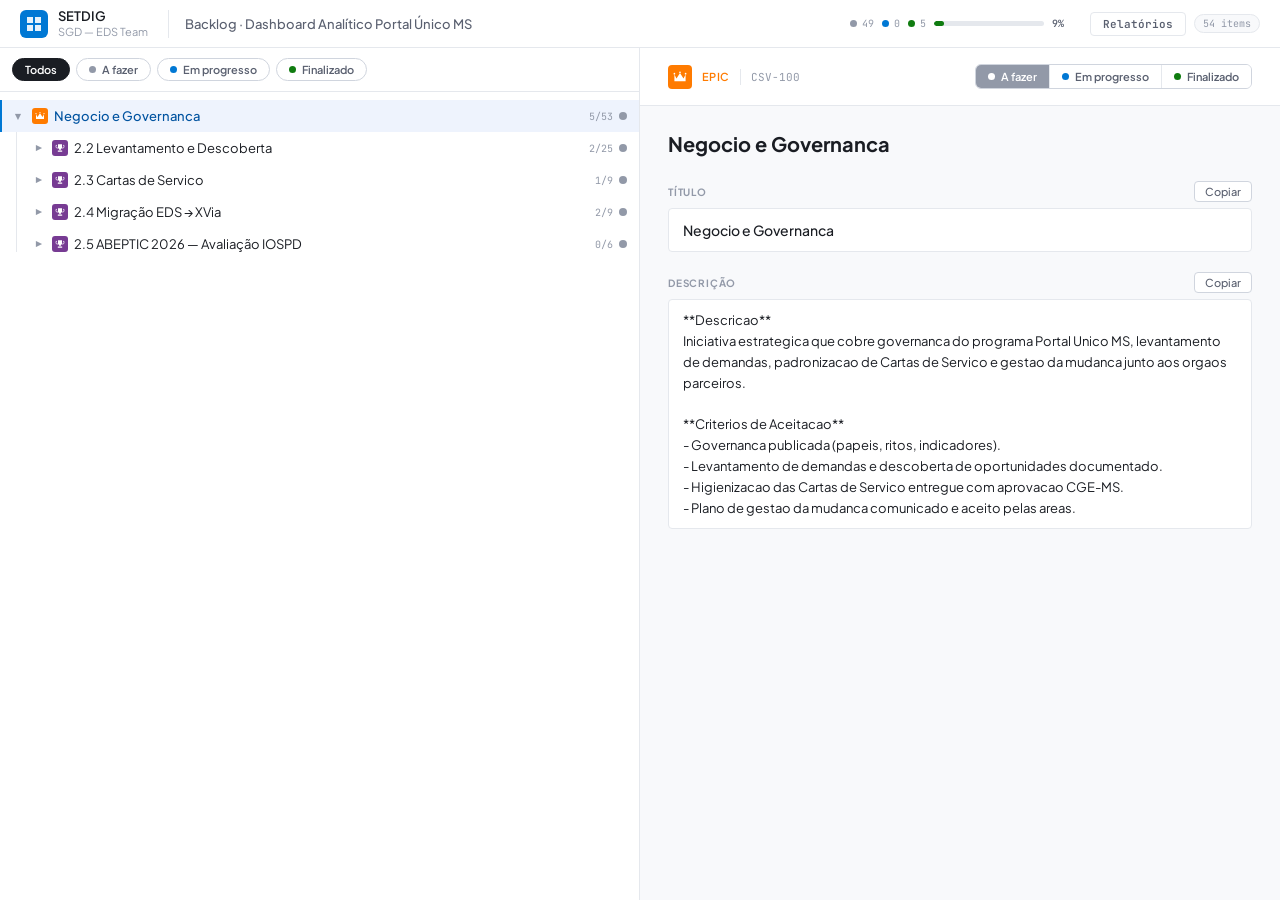
==== commit fa4ab9bd: "feat: /tfs semana gera relatorio MD versionado + render no Pages - build.py agora gera relatorios.ht" ====
--- a/backlog_viewer.html
+++ b/backlog_viewer.html
@@ -120,6 +120,22 @@
   padding: 2px 8px;
   font-size: 10px;
 }
+.hdr-link {
+  font-size: 11px;
+  font-weight: 600;
+  color: var(--text-sub);
+  text-decoration: none;
+  padding: 4px 12px;
+  border: 1px solid var(--border);
+  border-radius: 4px;
+  background: #fff;
+  transition: all 100ms;
+}
+.hdr-link:hover {
+  background: #EEF3FD;
+  border-color: #0078D4;
+  color: #0078D4;
+}
 
 /* ── LAYOUT ── */
 .layout { display: flex; flex: 1; overflow: hidden; }
@@ -447,6 +463,7 @@
     <span class="hdr-stat"><span class="dot" style="background:var(--s-done)"></span><span id="cnt-done">0</span></span>
     <div class="hdr-progress"><div class="hdr-progress-fill" id="hdr-fill"></div></div>
     <span class="hdr-pct" id="hdr-pct">0%</span>
+    <a class="hdr-link" href="relatorios.html">Relatórios</a>
     <span class="hdr-pill" id="hdr-count">— items</span>
   </div>
 </header>
@@ -465,7 +482,7 @@
 </div>
 
 <script>
-const DATA = /*DATA_START*/{"items": [{"csv_id": 100, "tipo": "Epic", "titulo": "Negocio e Governanca", "descricao": "**Descricao**\nIniciativa estrategica que cobre governanca do programa Portal Unico MS, levantamento de demandas, padronizacao de Cartas de Servico e gestao da mudanca junto aos orgaos parceiros.\n\n**Criterios de Aceitacao**\n- Governanca publicada (papeis, ritos, indicadores).\n- Levantamento de demandas e descoberta de oportunidades documentado.\n- Higienizacao das Cartas de Servico entregue com aprovacao CGE-MS.\n- Plano de gestao da mudanca comunicado e aceito pelas areas.", "projeto_ado": "SETDIG", "csv_id_pai": null, "prioridade": 2, "sprint": "", "estimativa_horas": null, "tags": "epic,governanca,programa", "ado_id": "", "status": "A fazer"}, {"csv_id": 101, "tipo": "Feature", "titulo": "2.2 Levantamento e Descoberta", "descricao": "**Descricao**\nLevantar demandas, oportunidades e indicadores que orientem decisoes do programa Portal Unico MS, com base em dados de uso (Matomo, GA4) e analytics consolidados.\n\n**Criterios de Aceitacao**\n- Paineis de uso publicados e atualizados.\n- Backlog de oportunidades priorizado.\n- Aprovacao SGD sobre o dashboard analitico entregue.", "projeto_ado": "SETDIG", "csv_id_pai": 100, "prioridade": 2, "sprint": "", "estimativa_horas": null, "tags": "feature,levantamento,analytics", "ado_id": "", "status": "A fazer"}, {"csv_id": 102, "tipo": "Feature", "titulo": "2.3 Cartas de Servico", "descricao": "**Descricao**\nHigienizacao, padronizacao e melhoria continua da base de Cartas de Servico do Portal Unico MS, em parceria com a CGE-MS.\n\n**Criterios de Aceitacao**\n- Base de cartas auditada e duplicidades identificadas.\n- Relatorio consolidado entregue a CGE-MS.\n- Plano de unificacao aprovado.", "projeto_ado": "SETDIG", "csv_id_pai": 100, "prioridade": 2, "sprint": "", "estimativa_horas": null, "tags": "feature,cartas-servico,higienizacao", "ado_id": "", "status": "A fazer"}, {"csv_id": 103, "tipo": "Product Backlog Item", "titulo": "Dashboard Analitico Portal Unico MS", "descricao": "**Historia do usuario**\nComo gestor da SGD/SETDIG, quero um dashboard analitico consolidando dados de Matomo (Portal Unico), Google Analytics GA4 (MS Digital) e ranking de Cartas de Servico, para tomar decisoes baseadas no uso real do cidadao.\n\n**Requisitos**\n- Painel de Acessos (Matomo, idSite=298): top paginas, palavras-chave buscadas, jornada de navegacao.\n- Painel MS Digital (GA4): activeUsers + screenPageViews com filtro de periodo.\n- Ranking de Cartas de Servico com comparativo mensal.\n- App em producao: https://setdig-dados.streamlit.app/\n\n**Criterios de Aceitacao**\n- 3 paineis funcionando (Matomo, GA4, Ranking).\n- Filtro de periodo em todos os paineis.\n- Cache (`@st.cache_data`) ativo para evitar timeout em `period=year`.\n- Visualizacao aprovada pela SGD.", "projeto_ado": "SETDIG", "csv_id_pai": 101, "prioridade": 2, "sprint": "Sprint 1", "estimativa_horas": null, "tags": "dashboard,matomo,ga4,portal-unico", "ado_id": "", "status": "A fazer"}, {"csv_id": 104, "tipo": "Task", "titulo": "Visualizar top paginas mais acessadas por periodo", "descricao": "Implementar painel \"Top paginas mais acessadas\" no Matomo, com filtro de periodo.\n\nSubatividades:\n- Criar `matomo_client.py` com autenticacao e builder de URL.\n- Implementar `Actions.getPageUrls` em `data_processor.py`.\n- Renderizar grafico de barras no `app.py` (top 10 paginas).", "projeto_ado": "SETDIG", "csv_id_pai": 103, "prioridade": 2, "sprint": "Sprint 1", "estimativa_horas": 9, "tags": "matomo,top-paginas", "ado_id": "", "status": "A fazer"}, {"csv_id": 105, "tipo": "Task", "titulo": "Exibir palavras-chave mais buscadas no portal", "descricao": "Implementar painel \"Palavras-chave buscadas no portal\".\n\nSubatividades:\n- Implementar `Actions.getSiteSearchKeywords` e exibir tabela.", "projeto_ado": "SETDIG", "csv_id_pai": 103, "prioridade": 2, "sprint": "Sprint 1", "estimativa_horas": 3, "tags": "matomo,busca", "ado_id": "", "status": "A fazer"}, {"csv_id": 106, "tipo": "Task", "titulo": "Mostrar jornada de navegacao (Transitions) da carta principal", "descricao": "Exibir jornada de entrada/saida da carta de servico principal via Matomo Transitions.\n\nSubatividades:\n- Implementar `Transitions.getTransitionsForPageUrl`.\n- Exibir diagrama de fluxo (entrada/saida) com Plotly.\n- Adicionar `@st.cache_data` para evitar timeout em `period=year`.", "projeto_ado": "SETDIG", "csv_id_pai": 103, "prioridade": 3, "sprint": "Sprint 2", "estimativa_horas": 11, "tags": "matomo,transitions,jornada", "ado_id": "", "status": "A fazer"}, {"csv_id": 107, "tipo": "Task", "titulo": "Integrar dados GA4 para app MS Digital", "descricao": "Conectar GA4 Data API e criar painel MS Digital no app.\n\nSubatividades:\n- Conectar GA4 Data API em `ga4_client.py` (`activeUsers` + `screenPageViews`).\n- Criar painel MS Digital no `app.py` com filtro de periodo.", "projeto_ado": "SETDIG", "csv_id_pai": 103, "prioridade": 2, "sprint": "Sprint 1", "estimativa_horas": 10, "tags": "ga4,ms-digital", "ado_id": "", "status": "A fazer"}, {"csv_id": 108, "tipo": "Task", "titulo": "Filtrar e rankear Cartas de Servico via regex nas URLs", "descricao": "Filtrar acessos a Cartas de Servico via regex e exibir ranking com comparativo mensal.\n\nSubatividades:\n- Definir regex pattern para Cartas de Servico em `data_processor.py`.\n- Exibir ranking de cartas com acessos e comparativo mensal.", "projeto_ado": "SETDIG", "csv_id_pai": 103, "prioridade": 2, "sprint": "Sprint 2", "estimativa_horas": 6, "tags": "cartas,ranking,regex", "ado_id": "", "status": "A fazer"}, {"csv_id": 109, "tipo": "Product Backlog Item", "titulo": "Cruzamento e Higienizacao de Cartas de Servico (CGE-MS)", "descricao": "**Historia do usuario**\nComo gestor da CGE-MS, quero identificar cartas de servico duplicadas ou muito similares entre orgaos diferentes, para decidir quais unificar, mantendo a base limpa e padronizada.\n\n**Requisitos**\n- Extracao reprodutivel da base via Postgres (com VPN).\n- Score composto de similaridade em 8 campos: titulo 25%, descricao 20%, etapas 15%, requisitos 15%, publico 10%, nome popular 5%, palavra-chave 5%, tempo 5%.\n- Deteccao de duplicatas exatas + clusters de similares (threshold default 0.65).\n- Relatorio HTML standalone offline com KPIs, treemap, filtro por orgao e diff entre copias.\n\n**Criterios de Aceitacao**\n- Comando `run.bat --tudo` roda pipeline completo.\n- Relatorio `exports/relatorio.html` abre offline em Chrome/Edge.\n- Diff visual por cluster + pontuacao de qualidade do cadastro.\n- Aprovacao da CGE-MS sobre o formato.", "projeto_ado": "SETDIG", "csv_id_pai": 102, "prioridade": 2, "sprint": "Sprint 3", "estimativa_horas": null, "tags": "cge,cruzamento,similaridade", "ado_id": "", "status": "A fazer"}, {"csv_id": 110, "tipo": "Task", "titulo": "Detectar colunas HTML/entities (--probe-schema)", "descricao": "Varredura read-only da base para identificar colunas TEXT/VARCHAR com HTML/entities residuais.\n\nSubatividades:\n- Adicionar flag `--probe-schema` em `cli.py` que invoca rotina de deteccao e imprime tabela resumida.", "projeto_ado": "SETDIG", "csv_id_pai": 109, "prioridade": 2, "sprint": "Sprint 3", "estimativa_horas": 4, "tags": "dba,probe-schema", "ado_id": "", "status": "A fazer"}, {"csv_id": 111, "tipo": "Task", "titulo": "Snapshot completo das cartas ativas", "descricao": "Pipeline de extracao + limpeza + gravacao CSV. Base reprodutivel para todo o cruzamento.\n\nSubatividades:\n- Implementar `queries.py` com SELECT principal + JOIN `gerenciamento_jornada` para trazer etapas.\n- Implementar `extracao.py` orquestrando fetch + limpeza + gravacao CSV em `exports/`.\n- Implementar `db.py` carregando credenciais via `python-dotenv` (.env + VPN).\n- Implementar `normalize.py` (lowercase, sem acento, colapso de espacos, strip).\n- Implementar `html_clean.py` (strip HTML + decode entities `html.unescape` + regex).\n- Escrever `tests/test_smoke_db.py` + `tests/test_html_clean.py`.", "projeto_ado": "SETDIG", "csv_id_pai": 109, "prioridade": 2, "sprint": "Sprint 3", "estimativa_horas": 16, "tags": "snapshot,extracao,postgres", "ado_id": "", "status": "A fazer"}, {"csv_id": 112, "tipo": "Task", "titulo": "Detectar duplicatas exatas e similares", "descricao": "Computar score composto, agrupar em clusters e expor CLI configuravel.\n\nSubatividades:\n- Implementar `similaridade.py` com score composto dos 8 campos.\n- Implementar `clusters.py` (union-find sobre threshold + diff de cluster).\n- Expor flags `--threshold` e `--incluir-inativas` em `cli.py`.", "projeto_ado": "SETDIG", "csv_id_pai": 109, "prioridade": 2, "sprint": "Sprint 3", "estimativa_horas": 10, "tags": "similaridade,clusters", "ado_id": "", "status": "A fazer"}, {"csv_id": 113, "tipo": "Task", "titulo": "Pontuacao de qualidade + cadastro modelo sugerido", "descricao": "Heuristica que pontua cada carta e sugere a melhor como modelo dentro do cluster.\n\nSubatividades:\n- Implementar heuristica (peso por campo preenchido + tamanho minimo descricao) e marcar cadastro de maior pontuacao como sugerido.", "projeto_ado": "SETDIG", "csv_id_pai": 109, "prioridade": 2, "sprint": "Sprint 4", "estimativa_horas": 4, "tags": "qualidade,modelo", "ado_id": "", "status": "A fazer"}, {"csv_id": 114, "tipo": "Task", "titulo": "Relatorio HTML offline (KPIs, treemap, diff)", "descricao": "Relatorio HTML standalone com 3 KPIs no topo, treemap, filtro/busca e diff por cluster.\n\nSubatividades:\n- Template `templates/relatorio.html.j2` com 3 KPIs + treemap interativo.\n- Filtro por orgao (select) + busca por titulo (input), client-side.\n- Bloco de diff visual por cluster (iguais colapsados, divergentes lado a lado).\n- Otimizacao CSS @media print para A4.", "projeto_ado": "SETDIG", "csv_id_pai": 109, "prioridade": 2, "sprint": "Sprint 4", "estimativa_horas": 12, "tags": "relatorio,html,kpi,treemap", "ado_id": "", "status": "A fazer"}, {"csv_id": 115, "tipo": "Feature", "titulo": "2.4 Migração EDS → XVia", "descricao": "Documentação de governança para migração do ecossistema EDS (Control SSO, Admin, Atendimento, Integrador, FormFlow, CMS) para a plataforma XVia. Contrato de 180 dias de migração + 18 meses de operação. 36 serviços MS Digital a migrar + 10 novos autoatendimentos. 465.279+ usuários ativos.", "projeto_ado": "SETDIG", "csv_id_pai": 100, "prioridade": 1, "sprint": "", "estimativa_horas": null, "tags": "xvia migracao-eds", "ado_id": "", "status": "A fazer"}, {"csv_id": 116, "tipo": "Product Backlog Item", "titulo": "Documentação de governança módulo FormFlow", "descricao": "Como PO, quero ter a documentação de governança do módulo FormFlow completa (visão funcional + documentacao-tecnica.md) para subsidiar o repasse à equipe XVia e reduzir risco operacional na transição. Módulos Control/Admin/Atendimento/Integrador/CMS já possuem doc oficial — FormFlow é o único pendente.", "projeto_ado": "SETDIG", "csv_id_pai": 115, "prioridade": 1, "sprint": "", "estimativa_horas": 8, "tags": "xvia formflow documentacao", "ado_id": "", "status": "A fazer"}, {"csv_id": 117, "tipo": "Task", "titulo": "Criar documentacao-tecnica.md do módulo FormFlow", "descricao": "Ler Modulo FormFlow - v1.md e anexos em modulos/formflow/. Consultar manual EDS (https://manuais_ms.gitlab.io/forms/) via Playwright/Firecrawl. Preencher template modulos/TEMPLATE-MODULO.md com as 14+ seções técnicas (stack, fluxos, regras de negócio, integrações, gaps). Seguir padrão dos demais módulos oficiais.", "projeto_ado": "SETDIG", "csv_id_pai": 116, "prioridade": 1, "sprint": "", "estimativa_horas": 6, "tags": "xvia formflow", "ado_id": "", "status": "A fazer"}, {"csv_id": 118, "tipo": "Task", "titulo": "Revisar gaps Modulo FormFlow v1 com equipe XVia", "descricao": "Identificar e documentar gaps na documentação atual do FormFlow (itens marcados como [a confirmar com EDS] ou 💡 [IA sugere]). Agendar validação com contato técnico EDS/XVia. Registrar veredito por gap no documento.", "projeto_ado": "SETDIG", "csv_id_pai": 116, "prioridade": 1, "sprint": "", "estimativa_horas": 3, "tags": "xvia formflow gaps", "ado_id": "", "status": "A fazer"}, {"csv_id": 119, "tipo": "Product Backlog Item", "titulo": "Validação e handoff dos documentos com fornecedor XVia", "descricao": "Como PO, quero que todos os documentos de governança dos 6 módulos (Control, Admin, Atendimento, Integrador, FormFlow, CMS) sejam validados pelo novo fornecedor XVia antes do início formal da operação, garantindo entendimento compartilhado das regras de negócio.", "projeto_ado": "SETDIG", "csv_id_pai": 115, "prioridade": 1, "sprint": "", "estimativa_horas": 12, "tags": "xvia handoff validacao", "ado_id": "", "status": "A fazer"}, {"csv_id": 120, "tipo": "Task", "titulo": "Consolidar lista de gaps por módulo (todos os 6)", "descricao": "Varrer os 6 documentos oficiais (modulos/*/Modulo *-v*.md) buscando ocorrências de '[a confirmar com EDS]', '💡 [IA sugere]' e seções incompletas. Gerar planilha de gaps: módulo | seção | gap | status | responsável.", "projeto_ado": "SETDIG", "csv_id_pai": 119, "prioridade": 1, "sprint": "", "estimativa_horas": 4, "tags": "xvia gaps auditoria", "ado_id": "", "status": "A fazer"}, {"csv_id": 121, "tipo": "Task", "titulo": "Agendar reunião de repasse técnico com equipe XVia", "descricao": "Preparar pauta de repasse com base na lista de gaps (Task #120) e nos documentos oficiais. Contato técnico Integrador: miguel.alencar@extreme.digital. Incluir demo dos fluxos críticos: Control SSO (pré-requisito de todos), Integrador (webhook → API destino), FormFlow (formulários).", "projeto_ado": "SETDIG", "csv_id_pai": 119, "prioridade": 1, "sprint": "", "estimativa_horas": 2, "tags": "xvia handoff reuniao", "ado_id": "", "status": "A fazer"}, {"csv_id": 122, "tipo": "Feature", "titulo": "2.5 ABEPTIC 2026 — Avaliação IOSPD", "descricao": "Participação do MS na avaliação do IOSPD (Índice de Oferta de Serviços Públicos Digitais) — ABEPTIC 2026. Envolve: convalidação das evidências por dimensão, defesa do relatório e submissão final. Referência: Relatório ABEP26.pdf + backlog_convalidacao_v3.csv em projetos/projeto-abep/.", "projeto_ado": "SETDIG", "csv_id_pai": 100, "prioridade": 2, "sprint": "", "estimativa_horas": null, "tags": "abep iospd pesquisa", "ado_id": "", "status": "A fazer"}, {"csv_id": 123, "tipo": "Product Backlog Item", "titulo": "Convalidação IOSPD 2026 — MS", "descricao": "Como responsável técnico, quero ter todas as dimensões do IOSPD convalidadas com evidências suficientes (✅ ou ⚠️ documentado) para que o MS possa submeter o relatório final ao ABEP 2026 sem pendências críticas.", "projeto_ado": "SETDIG", "csv_id_pai": 122, "prioridade": 2, "sprint": "", "estimativa_horas": 16, "tags": "abep iospd convalidacao", "ado_id": "", "status": "A fazer"}, {"csv_id": 124, "tipo": "Task", "titulo": "Finalizar evidências Dimensão 1.1 para defesa", "descricao": "Revisar Defesa_Dimensao_1.1.docx em projeto-abep/convalidacao/. Verificar qualificadores ⚠️ (parcial) e ❌ (não atendido) no RELATÓRIO DE CONVALIDAÇÃO - IOSPD 2026.csv. Buscar documentos complementares (decretos, portarias, PTD) para converter ⚠️ em ✅ onde possível.", "projeto_ado": "SETDIG", "csv_id_pai": 123, "prioridade": 2, "sprint": "", "estimativa_horas": 4, "tags": "abep dimensao-1.1 evidencias", "ado_id": "", "status": "A fazer"}, {"csv_id": 125, "tipo": "Task", "titulo": "Revisar backlog_convalidacao_v3.csv e fechar gaps abertos", "descricao": "Abrir backlog_convalidacao_v3.csv, filtrar linhas com status ⚠️ e ❌. Para cada gap: identificar evidência faltante, buscar no site oficial do governo MS ou em decretos/portarias. Usar prompt avalia-pergunta.md para avaliação automatizada via Claude Code.", "projeto_ado": "SETDIG", "csv_id_pai": 123, "prioridade": 2, "sprint": "", "estimativa_horas": 6, "tags": "abep convalidacao gaps", "ado_id": "", "status": "A fazer"}, {"csv_id": 126, "tipo": "Task", "titulo": "Submeter relatório final IOSPD ao ABEP 2026", "descricao": "Consolidar Relatorio_Convalidacao_MS.html com versão final aprovada. Verificar prazo de submissão ABEPTIC 2026. Exportar evidências no formato exigido. Submeter via canal oficial ABEP.", "projeto_ado": "SETDIG", "csv_id_pai": 123, "prioridade": 2, "sprint": "", "estimativa_horas": 2, "tags": "abep submissao relatorio", "ado_id": "", "status": "A fazer"}, {"csv_id": 127, "tipo": "Product Backlog Item", "titulo": "Estudo de Uso do Filtro de Perfil — bench-carta", "descricao": "Estudo concluído (base 2025): recomendação REMOVER os filtros de Órgão e Perfil do Portal Único. Taxa de uso real do filtro estimada em ~0,091% dos visitantes da home — abaixo do limiar de 2%. Aba Servidor Público: 366 acessos/ano. PBI cobre comunicação e desdobramentos da recomendação.", "projeto_ado": "SETDIG", "csv_id_pai": 101, "prioridade": 2, "sprint": "", "estimativa_horas": 6, "tags": "bench-carta filtro-perfil analytics", "ado_id": "", "status": "A fazer"}, {"csv_id": 128, "tipo": "Task", "titulo": "Elaborar apresentação gerencial da recomendação REMOVER", "descricao": "Preparar apresentação para a gestora (Duda/SGD) com base no relatório docs/estudo-uso-filtro-perfil.md. Incluir: funil de 3 etapas (home → serviço → filtro), KPIs em linguagem simples, comparativo proxy ingênuo (6,05%) vs taxa corrigida (0,091%), recomendação clara REMOVER com justificativa.", "projeto_ado": "SETDIG", "csv_id_pai": 127, "prioridade": 2, "sprint": "", "estimativa_horas": 3, "tags": "bench-carta apresentacao gestao", "ado_id": "", "status": "A fazer"}, {"csv_id": 129, "tipo": "Task", "titulo": "Documentar limitação de event tracking e propor instrumentação", "descricao": "Registrar formalmente a limitação identificada na Fase 1: troca de aba no filtro de Perfil é DOM swap puro — invisível ao Matomo. Redigir proposta de event tracking (ex: dataLayer push ou Custom Dimension Matomo) para medição exata em versão futura. Salvar em docs/ do repo bench-carta.", "projeto_ado": "SETDIG", "csv_id_pai": 127, "prioridade": 3, "sprint": "", "estimativa_horas": 2, "tags": "bench-carta event-tracking matomo", "ado_id": "", "status": "A fazer"}, {"csv_id": 130, "tipo": "Product Backlog Item", "titulo": "Prototipagem Seção Categorias Portal MS", "descricao": "Como PO, quero ter o protótipo da nova seção de categorias do Portal MS validado com as partes interessadas para decidir se avança para implementação. Protótipo React/Vite disponível em projetos/prototipo-categorias-ms/ com responsividade testada (desktop 1280, tablet 639/640, mobile 390).", "projeto_ado": "SETDIG", "csv_id_pai": 101, "prioridade": 2, "sprint": "", "estimativa_horas": 5, "tags": "prototipo categorias portal-ms", "ado_id": "", "status": "A fazer"}, {"csv_id": 131, "tipo": "Task", "titulo": "Apresentar protótipo de categorias para validação com partes interessadas", "descricao": "Executar o protótipo localmente (npm run dev em prototipo-categorias-ms/). Agendar sessão de validação com SGD/SETDIG. Demonstrar variações responsivas (desktop, tablet, mobile) e o comportamento de expansão de categoria (verify-category-expanded.png). Coletar feedback estruturado.", "projeto_ado": "SETDIG", "csv_id_pai": 130, "prioridade": 2, "sprint": "", "estimativa_horas": 2, "tags": "prototipo validacao apresentacao", "ado_id": "", "status": "A fazer"}, {"csv_id": 132, "tipo": "Task", "titulo": "Registrar feedback e definir próximos passos do protótipo", "descricao": "Após sessão de validação (Task #131): documentar feedback por stakeholder, classificar em: implementar como está / revisar design / descartar. Se aprovado: abrir issue no repositório do Portal Único para implementação. Registrar decisão no Diário de Decisões (skill /decisao).", "projeto_ado": "SETDIG", "csv_id_pai": 130, "prioridade": 2, "sprint": "", "estimativa_horas": 2, "tags": "prototipo feedback decisao", "ado_id": "", "status": "A fazer"}, {"csv_id": 133, "tipo": "Product Backlog Item", "titulo": "Levantamento Material Design System MS (DS-MS)", "descricao": "Levantamento do material existente do Design System do Governo de MS (DS-MS). Artefatos coletados: tokens de cores e tipografia (colors_and_type.css), componentes (components.css), UI kits e assets visuais. Objetivo: ter referência centralizada para uso nos projetos SETDIG.", "projeto_ado": "SETDIG", "csv_id_pai": 101, "prioridade": 3, "sprint": "", "estimativa_horas": 4, "tags": "ds-ms design-system", "ado_id": "", "status": "A fazer"}, {"csv_id": 134, "tipo": "Task", "titulo": "Publicar catálogo DS-MS no vault Obsidian e wiki TFS", "descricao": "Organizar artefatos de projetos/DS-MS Design System/ (colors_and_type.css, components.css, ui_kits/, assets/) em nota estruturada no vault Obsidian (10-conhecimento/setdig/ ou equivalente). Incluir: paleta de cores, tipografia, componentes disponíveis e link para o repositório.", "projeto_ado": "SETDIG", "csv_id_pai": 133, "prioridade": 3, "sprint": "", "estimativa_horas": 3, "tags": "ds-ms obsidian catalogo", "ado_id": "", "status": "A fazer"}, {"csv_id": 135, "tipo": "Product Backlog Item", "titulo": "Mapeamento Institucional XVia — Órgãos do Governo MS", "descricao": "**Historia do usuario**\nComo analista SETDIG, quero ter o cadastro institucional dos 47 orgaos do governo MS (secretario, missao, competencias, estrutura interna) carregado em SQLite e sincronizado com vault Obsidian, para subsidiar analises de governanca digital, relatorios institucionais e o organograma oficial.\n\n**Requisitos**\n- Pipeline ETL: PDF organograma + Orgaos.csv + Site.csv + scraping /a-secretaria/ -> SQLite\n- Schema com 3 tabelas: secretaria, estrutura_interna, scraping_log\n- Diagrama Mermaid do organograma derivado do Decreto 16.165/2023\n- Notas bidirecionais no vault Obsidian (10-conhecimento/secretarias/)\n\n**Criterios de Aceitacao**\n- 47 orgaos cadastrados em institucional.db (Fase C concluida)\n- 14 secretarias com dados de scraping coletados (Fase E concluida)\n- Fase F (upsert SQLite com dados de scraping) executada\n- Fase G (organograma.md Mermaid) gerada\n- Fase H (notas Obsidian) publicadas no vault\n- Decisao registrada sobre os 24 orgaos com /a-secretaria/ retornando 404", "projeto_ado": "SETDIG", "csv_id_pai": 101, "prioridade": 2, "sprint": "", "estimativa_horas": 16, "tags": "xvia orgaos-institucionais sqlite obsidian", "ado_id": "", "status": "A fazer"}, {"csv_id": 136, "tipo": "Task", "titulo": "Relatório CGE — análise de 216 erros reportados em serviços do Portal Único", "descricao": "Processar exports CSV do CGE (2026-05-28T12-28 e 2026-05-28T12-50, 216 linhas cada) com erros reportados pelo cidadao em servicos do Portal Unico MS. Cruzar com Analytics Dashboard.pdf e gerar relatorio consolidado por orgao e tipo de erro.\n\nSubatividades:\n- Normalizar encoding dos CSVs (cp1252 -> utf-8) e cabecalhos\n- Agrupar por Orgao, Servico, Tipo de Erro\n- Calcular taxas Atendido / Corrigido / Resolucao\n- Cruzar com dados de trafego do dashboard (Matomo idSite=298)\n- Gerar relatorio HTML/markdown com ranking de servicos mais reportados\n- Apresentar a CGE-MS e SGD", "projeto_ado": "SETDIG", "csv_id_pai": 103, "prioridade": 2, "sprint": "", "estimativa_horas": 6, "tags": "relatorio-cge erros portal-unico cge", "ado_id": "", "status": "A fazer"}, {"csv_id": 137, "tipo": "Product Backlog Item", "titulo": "Backlog TFS SETDIG — viewer + skill /tfs para Claude Code", "descricao": "**Historia do usuario**\nComo equipe SETDIG, quero ter um backlog TFS local em xlsx com viewer HTML estilo Azure DevOps e skill /tfs para inserir work items via linguagem natural no Claude Code, para reduzir atrito de gestao de backlog sem depender de acesso ao Azure DevOps oficial.\n\n**Requisitos**\n- backlog.xlsx com schema TFS (csv_id, tipo, titulo, descricao, csv_id_pai, prioridade, sprint, estimativa_horas, tags, ado_id)\n- Conversor xlsx_to_json.py gerando backlog.json + backlog_viewer.html\n- Skill /tfs em ~/.claude/skills/tfs/SKILL.md respeitando hierarquia Epic->Feature->PBI->Task\n- Padroes de descricao por tipo (Epic/Feature, PBI, Task, Bug) conforme TFS.pdf v1 jul/2024\n\n**Criterios de Aceitacao**\n- Viewer HTML renderiza arvore hierarquica e abre no browser\n- Skill /tfs instalada globalmente e funcional\n- Insercao via linguagem natural mostra previa antes de salvar\n- Apos salvar, xlsx_to_json.py executa e atualiza viewer\n- Campo ado_id permite vincular item local ao Azure DevOps oficial", "projeto_ado": "SETDIG", "csv_id_pai": 101, "prioridade": 3, "sprint": "", "estimativa_horas": 8, "tags": "tooling tfs backlog skill claude-code", "ado_id": "", "status": "A fazer"}, {"csv_id": 138, "tipo": "Product Backlog Item", "titulo": "Estudo de Limite de Caracteres das Cartas de Servico (cruzamento-carta)", "descricao": "Levantar quantos caracteres a maioria das cartas de servico utiliza para avaliar se faz sentido criar limite de caracteres. Contexto: aproveitar repo C:\\Users\\Fabio\\Documents\\SETDIG\\2026\\projetos\\cruzamento-carta e criar nova sessao trazendo este estudo.", "projeto_ado": "SETDIG", "csv_id_pai": 102, "prioridade": 2, "sprint": "", "estimativa_horas": null, "tags": "cartas-servico", "ado_id": "", "status": "A fazer"}, {"csv_id": 139, "tipo": "Product Backlog Item", "titulo": "Remocao de Itens do Portal MS - Periodo Eleitoral 2026", "descricao": "Remover itens do ms.gov.br referentes ao periodo eleitoral, com base no documento C:\\Users\\Fabio\\Downloads\\Alteracoes periodo eleitoral 2026 (1).docx", "projeto_ado": "SETDIG", "csv_id_pai": 101, "prioridade": 2, "sprint": "", "estimativa_horas": null, "tags": "governanca;eleitoral", "ado_id": "", "status": "A fazer"}, {"csv_id": 140, "tipo": "Product Backlog Item", "titulo": "Atualizacao do Prototipo da Carta de Servico pos-Workshop", "descricao": "Atualizar prototipo da carta de servico com base no resultado do workshop de ontem. Referencia: C:\\Users\\Fabio\\Downloads\\WhatsApp Image 2026-06-11 at 09.28.43.jpeg", "projeto_ado": "SETDIG", "csv_id_pai": 102, "prioridade": 2, "sprint": "", "estimativa_horas": null, "tags": "cartas-servico;prototipo", "ado_id": "", "status": "A fazer"}, {"csv_id": 141, "tipo": "Product Backlog Item", "titulo": "Apresentacao Indice ABEP p/ Comite", "descricao": "Consultar vault Obsidian sobre ABEP e montar apresentacao simples (2-3 slides) sobre o indice ABEP para o comite: slide 1 = indice e nossos resultados passados; slide 2 = dimensao da linguagem simples e como avaliam.", "projeto_ado": "SETDIG", "csv_id_pai": 122, "prioridade": 2, "sprint": "", "estimativa_horas": null, "tags": "abep;comite;linguagem-simples", "ado_id": "", "status": "A fazer"}, {"csv_id": 142, "tipo": "Product Backlog Item", "titulo": "Apresentacao MAD - Acessibilidade & SEO x Linguagem Simples p/ Comite", "descricao": "Mostrar ao comite que acessibilidade e SEO impactam linguagem simples e que a SETDIG mede isso (MAD - Monitor de Acessibilidade Digital). Slide-chave: explicar o que sao os indicadores - Acessibilidade (quao bem o site serve pessoas com deficiencia, ex. 96) e SEO (quao otimizado p/ ser encontrado, ex. 92) e a ponte com linguagem simples. Ref Canva: https://www.canva.com/design/DAHMRauLCl4/LR-D0EouQSTVknqX9tiMdA/edit", "projeto_ado": "SETDIG", "csv_id_pai": 122, "prioridade": 2, "sprint": "", "estimativa_horas": null, "tags": "mad;acessibilidade;seo;linguagem-simples;comite", "ado_id": "", "status": "A fazer"}, {"csv_id": 143, "tipo": "Product Backlog Item", "titulo": "Modelo de Governança de Conteúdo e Estrutura de Projetos (GCS) — padronização de pastas, PoC X-Via", "descricao": "**História do usuário**\nComo equipe de projetos da SETDIG, quero um padrão de organização de pastas e artefatos na rede interna (Z:), para localizar documentos rapidamente e eliminar retrabalho e duplicidade.\n\n**Requisitos**\n- Modelo GCS reaproveitável: princípios, estrutura padrão, regras de nomeação e versionamento\n- Mapa da estrutura atual do X-Via (diagnóstico das dores)\n- Mapa da estrutura ideal (GCS aplicado, cada artefato posicionado)\n- Caso aplicado X-Via com antes x depois e métricas\n- Versões DOCX com timbrado oficial SETDIG\n- Repositório privado versionado no GitHub\n\n**Critérios de Aceitação**\n- ETP final alcançável em no máximo 3 cliques na estrutura proposta\n- Profundidade máxima de 3 níveis de pasta\n- Zero arquivos duplicados (fonte única da verdade)\n- Nomeação padronizada: minúsculas, prefixo NN-, kebab-case, datas ISO [AAAA-MM-DD]\n- Documentos GCS aprovados e publicados (Markdown + DOCX timbrado)", "projeto_ado": "SETDIG", "csv_id_pai": 115, "prioridade": 2, "sprint": "", "estimativa_horas": null, "tags": "governanca,gcs,xvia,documentacao", "ado_id": "", "status": "A fazer"}, {"csv_id": 144, "tipo": "Product Backlog Item", "titulo": "TODO do dia — DS-MS Storybook, revisão Duda, rename projeto, envio XVia (2026-06-22)", "descricao": "", "projeto_ado": "SETDIG", "csv_id_pai": 101, "prioridade": 1, "sprint": "", "estimativa_horas": null, "tags": "", "ado_id": "", "status": "A fazer"}, {"csv_id": 145, "tipo": "Task", "titulo": "Deixar Storybook DS-MS fiel à documentação dos componentes", "descricao": "", "projeto_ado": "SETDIG", "csv_id_pai": 144, "prioridade": 1, "sprint": "", "estimativa_horas": null, "tags": "", "ado_id": "", "status": "A fazer"}, {"csv_id": 146, "tipo": "Task", "titulo": "Revisar conteúdo do Storybook que não consegue atualizar (pedido Duda)", "descricao": "", "projeto_ado": "SETDIG", "csv_id_pai": 144, "prioridade": 1, "sprint": "", "estimativa_horas": null, "tags": "", "ado_id": "", "status": "A fazer"}, {"csv_id": 147, "tipo": "Task", "titulo": "Renomear projeto \"Maturidade Digital\" -> \"Censo de Serviços Digitais\"", "descricao": "", "projeto_ado": "SETDIG", "csv_id_pai": 144, "prioridade": 1, "sprint": "", "estimativa_horas": null, "tags": "", "ado_id": "", "status": "A fazer"}, {"csv_id": 148, "tipo": "Task", "titulo": "Encaminhar documentação/gravação a maycon.lisboa@xvia.com.br e aylime.queiroz@xvia.com.br", "descricao": "", "projeto_ado": "SETDIG", "csv_id_pai": 144, "prioridade": 1, "sprint": "", "estimativa_horas": null, "tags": "", "ado_id": "", "status": "A fazer"}, {"csv_id": 149, "tipo": "Product Backlog Item", "titulo": "[CARTAS] Extracoes de demandas SEFAZ/Financas - 24-06-2026", "descricao": "**Historia do usuario**\nComo analista, quero entregar quatro extracoes de cartas de servico solicitadas pela SEFAZ e area de Financas, para que essas areas tenham os dados que precisam para revisar servicos.\n\n**Requisitos**\n- Entregar categorias de cartas pedidas pela SEFAZ.\n- Identificar servicos ausentes na area de Financas e Impostos.\n- Comparar o que esta no portal com o que esta no banco (Financas e Impostos).\n- Listar todas as cartas ativas em um unico arquivo.\n\n**Criterios de Aceitacao**\n- Cada uma das 4 entregas tem arquivo final pronto em `extracao-carta/demandas/2026-06/`.\n", "projeto_ado": "SETDIG", "csv_id_pai": 102, "prioridade": 2, "sprint": "", "estimativa_horas": null, "tags": "cartas extracao sefaz financas", "ado_id": "", "status": "Finalizado"}, {"csv_id": 150, "tipo": "Product Backlog Item", "titulo": "[X-VIA] Onboarding analista de negocio - 24-06-2026", "descricao": "**Historia do usuario**\nComo analista da SETDIG, quero apresentar o GDI e como a SETDIG funciona para a analista de negocio nova da XVia, para que ela consiga comecar a atuar com contexto suficiente.\n\n**Requisitos**\n- Apresentar o que e o GDI e o papel da SETDIG.\n- Mostrar como o time se organiza e quem faz o que.\n- Tirar duvidas iniciais.\n\n**Criterios de Aceitacao**\n- Reuniao realizada; analista da XVia entendeu o panorama basico para comecar.\n", "projeto_ado": "SETDIG", "csv_id_pai": 115, "prioridade": 2, "sprint": "", "estimativa_horas": null, "tags": "xvia onboarding gdi", "ado_id": "", "status": "Finalizado"}, {"csv_id": 151, "tipo": "Product Backlog Item", "titulo": "[X-VIA] Alinhamento com Brenda sobre documento - 24-06-2026", "descricao": "**Historia do usuario**\nComo analista, quero alinhar com a Brenda da XVia os pontos de ajuste no documento em revisao, para fechar a proxima versao sem retrabalho.\n\n**Requisitos**\n- Listar pontos pendentes do documento.\n- Discutir cada ponto com a Brenda.\n- Definir quem ajusta o que e em qual prazo.\n\n**Criterios de Aceitacao**\n- Lista de ajustes acordada e registrada.\n", "projeto_ado": "SETDIG", "csv_id_pai": 115, "prioridade": 2, "sprint": "", "estimativa_horas": null, "tags": "xvia brenda documento alinhamento", "ado_id": "", "status": "Finalizado"}, {"csv_id": 152, "tipo": "Product Backlog Item", "titulo": "[DS-MS] POC Storybook do Design System MS - 24-06-2026", "descricao": "**Historia do usuario**\nComo time de Design System, quero apresentar a proposta de usar Storybook e ter uma POC funcionando, para mostrar que o caminho e viavel antes de escalar.\n\n**Requisitos**\n- Apresentar a proposta de usar Storybook como catalogo dos componentes.\n- Preparar o material da apresentacao.\n- Montar uma POC inicial com componentes basicos.\n\n**Criterios de Aceitacao**\n- Apresentacao feita; POC roda localmente mostrando ao menos um componente.\n", "projeto_ado": "SETDIG", "csv_id_pai": 101, "prioridade": 2, "sprint": "", "estimativa_horas": null, "tags": "ds-ms storybook poc design-system", "ado_id": "", "status": "Finalizado"}, {"csv_id": 153, "tipo": "Product Backlog Item", "titulo": "[CENSO] Renomeacao do projeto e mapeamento SEAD - 24-06-2026", "descricao": "**Historia do usuario**\nComo analista, quero renomear o projeto 'mapeamento-inicial-servicos-digitais' para 'Censo de Servicos Digitais' e fazer o mapeamento da SEAD, para padronizar o nome e comecar pela primeira secretaria.\n\n**Requisitos**\n- Renomear projeto/pasta para 'Censo de Servicos Digitais'.\n- Levantar servicos digitais da SEAD.\n- Registrar os servicos no formato do censo.\n\n**Criterios de Aceitacao**\n- Projeto renomeado; SEAD com mapa de servicos preenchido.\n", "projeto_ado": "SETDIG", "csv_id_pai": 101, "prioridade": 2, "sprint": "", "estimativa_horas": null, "tags": "censo servicos-digitais sead mapeamento", "ado_id": "", "status": "Finalizado"}], "generated_at": "2026-06-24T09:07:57"}/*DATA_END*/;
+const DATA = /*DATA_START*/{"items": [{"csv_id": 100, "tipo": "Epic", "titulo": "Negocio e Governanca", "descricao": "**Descricao**\nIniciativa estrategica que cobre governanca do programa Portal Unico MS, levantamento de demandas, padronizacao de Cartas de Servico e gestao da mudanca junto aos orgaos parceiros.\n\n**Criterios de Aceitacao**\n- Governanca publicada (papeis, ritos, indicadores).\n- Levantamento de demandas e descoberta de oportunidades documentado.\n- Higienizacao das Cartas de Servico entregue com aprovacao CGE-MS.\n- Plano de gestao da mudanca comunicado e aceito pelas areas.", "projeto_ado": "SETDIG", "csv_id_pai": null, "prioridade": 2, "sprint": "", "estimativa_horas": null, "tags": "epic,governanca,programa", "ado_id": "", "status": "A fazer"}, {"csv_id": 101, "tipo": "Feature", "titulo": "2.2 Levantamento e Descoberta", "descricao": "**Descricao**\nLevantar demandas, oportunidades e indicadores que orientem decisoes do programa Portal Unico MS, com base em dados de uso (Matomo, GA4) e analytics consolidados.\n\n**Criterios de Aceitacao**\n- Paineis de uso publicados e atualizados.\n- Backlog de oportunidades priorizado.\n- Aprovacao SGD sobre o dashboard analitico entregue.", "projeto_ado": "SETDIG", "csv_id_pai": 100, "prioridade": 2, "sprint": "", "estimativa_horas": null, "tags": "feature,levantamento,analytics", "ado_id": "", "status": "A fazer"}, {"csv_id": 102, "tipo": "Feature", "titulo": "2.3 Cartas de Servico", "descricao": "**Descricao**\nHigienizacao, padronizacao e melhoria continua da base de Cartas de Servico do Portal Unico MS, em parceria com a CGE-MS.\n\n**Criterios de Aceitacao**\n- Base de cartas auditada e duplicidades identificadas.\n- Relatorio consolidado entregue a CGE-MS.\n- Plano de unificacao aprovado.", "projeto_ado": "SETDIG", "csv_id_pai": 100, "prioridade": 2, "sprint": "", "estimativa_horas": null, "tags": "feature,cartas-servico,higienizacao", "ado_id": "", "status": "A fazer"}, {"csv_id": 103, "tipo": "Product Backlog Item", "titulo": "Dashboard Analitico Portal Unico MS", "descricao": "**Historia do usuario**\nComo gestor da SGD/SETDIG, quero um dashboard analitico consolidando dados de Matomo (Portal Unico), Google Analytics GA4 (MS Digital) e ranking de Cartas de Servico, para tomar decisoes baseadas no uso real do cidadao.\n\n**Requisitos**\n- Painel de Acessos (Matomo, idSite=298): top paginas, palavras-chave buscadas, jornada de navegacao.\n- Painel MS Digital (GA4): activeUsers + screenPageViews com filtro de periodo.\n- Ranking de Cartas de Servico com comparativo mensal.\n- App em producao: https://setdig-dados.streamlit.app/\n\n**Criterios de Aceitacao**\n- 3 paineis funcionando (Matomo, GA4, Ranking).\n- Filtro de periodo em todos os paineis.\n- Cache (`@st.cache_data`) ativo para evitar timeout em `period=year`.\n- Visualizacao aprovada pela SGD.", "projeto_ado": "SETDIG", "csv_id_pai": 101, "prioridade": 2, "sprint": "Sprint 1", "estimativa_horas": null, "tags": "dashboard,matomo,ga4,portal-unico", "ado_id": "", "status": "A fazer"}, {"csv_id": 104, "tipo": "Task", "titulo": "Visualizar top paginas mais acessadas por periodo", "descricao": "Implementar painel \"Top paginas mais acessadas\" no Matomo, com filtro de periodo.\n\nSubatividades:\n- Criar `matomo_client.py` com autenticacao e builder de URL.\n- Implementar `Actions.getPageUrls` em `data_processor.py`.\n- Renderizar grafico de barras no `app.py` (top 10 paginas).", "projeto_ado": "SETDIG", "csv_id_pai": 103, "prioridade": 2, "sprint": "Sprint 1", "estimativa_horas": 9, "tags": "matomo,top-paginas", "ado_id": "", "status": "A fazer"}, {"csv_id": 105, "tipo": "Task", "titulo": "Exibir palavras-chave mais buscadas no portal", "descricao": "Implementar painel \"Palavras-chave buscadas no portal\".\n\nSubatividades:\n- Implementar `Actions.getSiteSearchKeywords` e exibir tabela.", "projeto_ado": "SETDIG", "csv_id_pai": 103, "prioridade": 2, "sprint": "Sprint 1", "estimativa_horas": 3, "tags": "matomo,busca", "ado_id": "", "status": "A fazer"}, {"csv_id": 106, "tipo": "Task", "titulo": "Mostrar jornada de navegacao (Transitions) da carta principal", "descricao": "Exibir jornada de entrada/saida da carta de servico principal via Matomo Transitions.\n\nSubatividades:\n- Implementar `Transitions.getTransitionsForPageUrl`.\n- Exibir diagrama de fluxo (entrada/saida) com Plotly.\n- Adicionar `@st.cache_data` para evitar timeout em `period=year`.", "projeto_ado": "SETDIG", "csv_id_pai": 103, "prioridade": 3, "sprint": "Sprint 2", "estimativa_horas": 11, "tags": "matomo,transitions,jornada", "ado_id": "", "status": "A fazer"}, {"csv_id": 107, "tipo": "Task", "titulo": "Integrar dados GA4 para app MS Digital", "descricao": "Conectar GA4 Data API e criar painel MS Digital no app.\n\nSubatividades:\n- Conectar GA4 Data API em `ga4_client.py` (`activeUsers` + `screenPageViews`).\n- Criar painel MS Digital no `app.py` com filtro de periodo.", "projeto_ado": "SETDIG", "csv_id_pai": 103, "prioridade": 2, "sprint": "Sprint 1", "estimativa_horas": 10, "tags": "ga4,ms-digital", "ado_id": "", "status": "A fazer"}, {"csv_id": 108, "tipo": "Task", "titulo": "Filtrar e rankear Cartas de Servico via regex nas URLs", "descricao": "Filtrar acessos a Cartas de Servico via regex e exibir ranking com comparativo mensal.\n\nSubatividades:\n- Definir regex pattern para Cartas de Servico em `data_processor.py`.\n- Exibir ranking de cartas com acessos e comparativo mensal.", "projeto_ado": "SETDIG", "csv_id_pai": 103, "prioridade": 2, "sprint": "Sprint 2", "estimativa_horas": 6, "tags": "cartas,ranking,regex", "ado_id": "", "status": "A fazer"}, {"csv_id": 109, "tipo": "Product Backlog Item", "titulo": "Cruzamento e Higienizacao de Cartas de Servico (CGE-MS)", "descricao": "**Historia do usuario**\nComo gestor da CGE-MS, quero identificar cartas de servico duplicadas ou muito similares entre orgaos diferentes, para decidir quais unificar, mantendo a base limpa e padronizada.\n\n**Requisitos**\n- Extracao reprodutivel da base via Postgres (com VPN).\n- Score composto de similaridade em 8 campos: titulo 25%, descricao 20%, etapas 15%, requisitos 15%, publico 10%, nome popular 5%, palavra-chave 5%, tempo 5%.\n- Deteccao de duplicatas exatas + clusters de similares (threshold default 0.65).\n- Relatorio HTML standalone offline com KPIs, treemap, filtro por orgao e diff entre copias.\n\n**Criterios de Aceitacao**\n- Comando `run.bat --tudo` roda pipeline completo.\n- Relatorio `exports/relatorio.html` abre offline em Chrome/Edge.\n- Diff visual por cluster + pontuacao de qualidade do cadastro.\n- Aprovacao da CGE-MS sobre o formato.", "projeto_ado": "SETDIG", "csv_id_pai": 102, "prioridade": 2, "sprint": "Sprint 3", "estimativa_horas": null, "tags": "cge,cruzamento,similaridade", "ado_id": "", "status": "A fazer"}, {"csv_id": 110, "tipo": "Task", "titulo": "Detectar colunas HTML/entities (--probe-schema)", "descricao": "Varredura read-only da base para identificar colunas TEXT/VARCHAR com HTML/entities residuais.\n\nSubatividades:\n- Adicionar flag `--probe-schema` em `cli.py` que invoca rotina de deteccao e imprime tabela resumida.", "projeto_ado": "SETDIG", "csv_id_pai": 109, "prioridade": 2, "sprint": "Sprint 3", "estimativa_horas": 4, "tags": "dba,probe-schema", "ado_id": "", "status": "A fazer"}, {"csv_id": 111, "tipo": "Task", "titulo": "Snapshot completo das cartas ativas", "descricao": "Pipeline de extracao + limpeza + gravacao CSV. Base reprodutivel para todo o cruzamento.\n\nSubatividades:\n- Implementar `queries.py` com SELECT principal + JOIN `gerenciamento_jornada` para trazer etapas.\n- Implementar `extracao.py` orquestrando fetch + limpeza + gravacao CSV em `exports/`.\n- Implementar `db.py` carregando credenciais via `python-dotenv` (.env + VPN).\n- Implementar `normalize.py` (lowercase, sem acento, colapso de espacos, strip).\n- Implementar `html_clean.py` (strip HTML + decode entities `html.unescape` + regex).\n- Escrever `tests/test_smoke_db.py` + `tests/test_html_clean.py`.", "projeto_ado": "SETDIG", "csv_id_pai": 109, "prioridade": 2, "sprint": "Sprint 3", "estimativa_horas": 16, "tags": "snapshot,extracao,postgres", "ado_id": "", "status": "A fazer"}, {"csv_id": 112, "tipo": "Task", "titulo": "Detectar duplicatas exatas e similares", "descricao": "Computar score composto, agrupar em clusters e expor CLI configuravel.\n\nSubatividades:\n- Implementar `similaridade.py` com score composto dos 8 campos.\n- Implementar `clusters.py` (union-find sobre threshold + diff de cluster).\n- Expor flags `--threshold` e `--incluir-inativas` em `cli.py`.", "projeto_ado": "SETDIG", "csv_id_pai": 109, "prioridade": 2, "sprint": "Sprint 3", "estimativa_horas": 10, "tags": "similaridade,clusters", "ado_id": "", "status": "A fazer"}, {"csv_id": 113, "tipo": "Task", "titulo": "Pontuacao de qualidade + cadastro modelo sugerido", "descricao": "Heuristica que pontua cada carta e sugere a melhor como modelo dentro do cluster.\n\nSubatividades:\n- Implementar heuristica (peso por campo preenchido + tamanho minimo descricao) e marcar cadastro de maior pontuacao como sugerido.", "projeto_ado": "SETDIG", "csv_id_pai": 109, "prioridade": 2, "sprint": "Sprint 4", "estimativa_horas": 4, "tags": "qualidade,modelo", "ado_id": "", "status": "A fazer"}, {"csv_id": 114, "tipo": "Task", "titulo": "Relatorio HTML offline (KPIs, treemap, diff)", "descricao": "Relatorio HTML standalone com 3 KPIs no topo, treemap, filtro/busca e diff por cluster.\n\nSubatividades:\n- Template `templates/relatorio.html.j2` com 3 KPIs + treemap interativo.\n- Filtro por orgao (select) + busca por titulo (input), client-side.\n- Bloco de diff visual por cluster (iguais colapsados, divergentes lado a lado).\n- Otimizacao CSS @media print para A4.", "projeto_ado": "SETDIG", "csv_id_pai": 109, "prioridade": 2, "sprint": "Sprint 4", "estimativa_horas": 12, "tags": "relatorio,html,kpi,treemap", "ado_id": "", "status": "A fazer"}, {"csv_id": 115, "tipo": "Feature", "titulo": "2.4 Migração EDS → XVia", "descricao": "Documentação de governança para migração do ecossistema EDS (Control SSO, Admin, Atendimento, Integrador, FormFlow, CMS) para a plataforma XVia. Contrato de 180 dias de migração + 18 meses de operação. 36 serviços MS Digital a migrar + 10 novos autoatendimentos. 465.279+ usuários ativos.", "projeto_ado": "SETDIG", "csv_id_pai": 100, "prioridade": 1, "sprint": "", "estimativa_horas": null, "tags": "xvia migracao-eds", "ado_id": "", "status": "A fazer"}, {"csv_id": 116, "tipo": "Product Backlog Item", "titulo": "Documentação de governança módulo FormFlow", "descricao": "Como PO, quero ter a documentação de governança do módulo FormFlow completa (visão funcional + documentacao-tecnica.md) para subsidiar o repasse à equipe XVia e reduzir risco operacional na transição. Módulos Control/Admin/Atendimento/Integrador/CMS já possuem doc oficial — FormFlow é o único pendente.", "projeto_ado": "SETDIG", "csv_id_pai": 115, "prioridade": 1, "sprint": "", "estimativa_horas": 8, "tags": "xvia formflow documentacao", "ado_id": "", "status": "A fazer"}, {"csv_id": 117, "tipo": "Task", "titulo": "Criar documentacao-tecnica.md do módulo FormFlow", "descricao": "Ler Modulo FormFlow - v1.md e anexos em modulos/formflow/. Consultar manual EDS (https://manuais_ms.gitlab.io/forms/) via Playwright/Firecrawl. Preencher template modulos/TEMPLATE-MODULO.md com as 14+ seções técnicas (stack, fluxos, regras de negócio, integrações, gaps). Seguir padrão dos demais módulos oficiais.", "projeto_ado": "SETDIG", "csv_id_pai": 116, "prioridade": 1, "sprint": "", "estimativa_horas": 6, "tags": "xvia formflow", "ado_id": "", "status": "A fazer"}, {"csv_id": 118, "tipo": "Task", "titulo": "Revisar gaps Modulo FormFlow v1 com equipe XVia", "descricao": "Identificar e documentar gaps na documentação atual do FormFlow (itens marcados como [a confirmar com EDS] ou 💡 [IA sugere]). Agendar validação com contato técnico EDS/XVia. Registrar veredito por gap no documento.", "projeto_ado": "SETDIG", "csv_id_pai": 116, "prioridade": 1, "sprint": "", "estimativa_horas": 3, "tags": "xvia formflow gaps", "ado_id": "", "status": "A fazer"}, {"csv_id": 119, "tipo": "Product Backlog Item", "titulo": "Validação e handoff dos documentos com fornecedor XVia", "descricao": "Como PO, quero que todos os documentos de governança dos 6 módulos (Control, Admin, Atendimento, Integrador, FormFlow, CMS) sejam validados pelo novo fornecedor XVia antes do início formal da operação, garantindo entendimento compartilhado das regras de negócio.", "projeto_ado": "SETDIG", "csv_id_pai": 115, "prioridade": 1, "sprint": "", "estimativa_horas": 12, "tags": "xvia handoff validacao", "ado_id": "", "status": "A fazer"}, {"csv_id": 120, "tipo": "Task", "titulo": "Consolidar lista de gaps por módulo (todos os 6)", "descricao": "Varrer os 6 documentos oficiais (modulos/*/Modulo *-v*.md) buscando ocorrências de '[a confirmar com EDS]', '💡 [IA sugere]' e seções incompletas. Gerar planilha de gaps: módulo | seção | gap | status | responsável.", "projeto_ado": "SETDIG", "csv_id_pai": 119, "prioridade": 1, "sprint": "", "estimativa_horas": 4, "tags": "xvia gaps auditoria", "ado_id": "", "status": "A fazer"}, {"csv_id": 121, "tipo": "Task", "titulo": "Agendar reunião de repasse técnico com equipe XVia", "descricao": "Preparar pauta de repasse com base na lista de gaps (Task #120) e nos documentos oficiais. Contato técnico Integrador: miguel.alencar@extreme.digital. Incluir demo dos fluxos críticos: Control SSO (pré-requisito de todos), Integrador (webhook → API destino), FormFlow (formulários).", "projeto_ado": "SETDIG", "csv_id_pai": 119, "prioridade": 1, "sprint": "", "estimativa_horas": 2, "tags": "xvia handoff reuniao", "ado_id": "", "status": "A fazer"}, {"csv_id": 122, "tipo": "Feature", "titulo": "2.5 ABEPTIC 2026 — Avaliação IOSPD", "descricao": "Participação do MS na avaliação do IOSPD (Índice de Oferta de Serviços Públicos Digitais) — ABEPTIC 2026. Envolve: convalidação das evidências por dimensão, defesa do relatório e submissão final. Referência: Relatório ABEP26.pdf + backlog_convalidacao_v3.csv em projetos/projeto-abep/.", "projeto_ado": "SETDIG", "csv_id_pai": 100, "prioridade": 2, "sprint": "", "estimativa_horas": null, "tags": "abep iospd pesquisa", "ado_id": "", "status": "A fazer"}, {"csv_id": 123, "tipo": "Product Backlog Item", "titulo": "Convalidação IOSPD 2026 — MS", "descricao": "Como responsável técnico, quero ter todas as dimensões do IOSPD convalidadas com evidências suficientes (✅ ou ⚠️ documentado) para que o MS possa submeter o relatório final ao ABEP 2026 sem pendências críticas.", "projeto_ado": "SETDIG", "csv_id_pai": 122, "prioridade": 2, "sprint": "", "estimativa_horas": 16, "tags": "abep iospd convalidacao", "ado_id": "", "status": "A fazer"}, {"csv_id": 124, "tipo": "Task", "titulo": "Finalizar evidências Dimensão 1.1 para defesa", "descricao": "Revisar Defesa_Dimensao_1.1.docx em projeto-abep/convalidacao/. Verificar qualificadores ⚠️ (parcial) e ❌ (não atendido) no RELATÓRIO DE CONVALIDAÇÃO - IOSPD 2026.csv. Buscar documentos complementares (decretos, portarias, PTD) para converter ⚠️ em ✅ onde possível.", "projeto_ado": "SETDIG", "csv_id_pai": 123, "prioridade": 2, "sprint": "", "estimativa_horas": 4, "tags": "abep dimensao-1.1 evidencias", "ado_id": "", "status": "A fazer"}, {"csv_id": 125, "tipo": "Task", "titulo": "Revisar backlog_convalidacao_v3.csv e fechar gaps abertos", "descricao": "Abrir backlog_convalidacao_v3.csv, filtrar linhas com status ⚠️ e ❌. Para cada gap: identificar evidência faltante, buscar no site oficial do governo MS ou em decretos/portarias. Usar prompt avalia-pergunta.md para avaliação automatizada via Claude Code.", "projeto_ado": "SETDIG", "csv_id_pai": 123, "prioridade": 2, "sprint": "", "estimativa_horas": 6, "tags": "abep convalidacao gaps", "ado_id": "", "status": "A fazer"}, {"csv_id": 126, "tipo": "Task", "titulo": "Submeter relatório final IOSPD ao ABEP 2026", "descricao": "Consolidar Relatorio_Convalidacao_MS.html com versão final aprovada. Verificar prazo de submissão ABEPTIC 2026. Exportar evidências no formato exigido. Submeter via canal oficial ABEP.", "projeto_ado": "SETDIG", "csv_id_pai": 123, "prioridade": 2, "sprint": "", "estimativa_horas": 2, "tags": "abep submissao relatorio", "ado_id": "", "status": "A fazer"}, {"csv_id": 127, "tipo": "Product Backlog Item", "titulo": "Estudo de Uso do Filtro de Perfil — bench-carta", "descricao": "Estudo concluído (base 2025): recomendação REMOVER os filtros de Órgão e Perfil do Portal Único. Taxa de uso real do filtro estimada em ~0,091% dos visitantes da home — abaixo do limiar de 2%. Aba Servidor Público: 366 acessos/ano. PBI cobre comunicação e desdobramentos da recomendação.", "projeto_ado": "SETDIG", "csv_id_pai": 101, "prioridade": 2, "sprint": "", "estimativa_horas": 6, "tags": "bench-carta filtro-perfil analytics", "ado_id": "", "status": "A fazer"}, {"csv_id": 128, "tipo": "Task", "titulo": "Elaborar apresentação gerencial da recomendação REMOVER", "descricao": "Preparar apresentação para a gestora (Duda/SGD) com base no relatório docs/estudo-uso-filtro-perfil.md. Incluir: funil de 3 etapas (home → serviço → filtro), KPIs em linguagem simples, comparativo proxy ingênuo (6,05%) vs taxa corrigida (0,091%), recomendação clara REMOVER com justificativa.", "projeto_ado": "SETDIG", "csv_id_pai": 127, "prioridade": 2, "sprint": "", "estimativa_horas": 3, "tags": "bench-carta apresentacao gestao", "ado_id": "", "status": "A fazer"}, {"csv_id": 129, "tipo": "Task", "titulo": "Documentar limitação de event tracking e propor instrumentação", "descricao": "Registrar formalmente a limitação identificada na Fase 1: troca de aba no filtro de Perfil é DOM swap puro — invisível ao Matomo. Redigir proposta de event tracking (ex: dataLayer push ou Custom Dimension Matomo) para medição exata em versão futura. Salvar em docs/ do repo bench-carta.", "projeto_ado": "SETDIG", "csv_id_pai": 127, "prioridade": 3, "sprint": "", "estimativa_horas": 2, "tags": "bench-carta event-tracking matomo", "ado_id": "", "status": "A fazer"}, {"csv_id": 130, "tipo": "Product Backlog Item", "titulo": "Prototipagem Seção Categorias Portal MS", "descricao": "Como PO, quero ter o protótipo da nova seção de categorias do Portal MS validado com as partes interessadas para decidir se avança para implementação. Protótipo React/Vite disponível em projetos/prototipo-categorias-ms/ com responsividade testada (desktop 1280, tablet 639/640, mobile 390).", "projeto_ado": "SETDIG", "csv_id_pai": 101, "prioridade": 2, "sprint": "", "estimativa_horas": 5, "tags": "prototipo categorias portal-ms", "ado_id": "", "status": "A fazer"}, {"csv_id": 131, "tipo": "Task", "titulo": "Apresentar protótipo de categorias para validação com partes interessadas", "descricao": "Executar o protótipo localmente (npm run dev em prototipo-categorias-ms/). Agendar sessão de validação com SGD/SETDIG. Demonstrar variações responsivas (desktop, tablet, mobile) e o comportamento de expansão de categoria (verify-category-expanded.png). Coletar feedback estruturado.", "projeto_ado": "SETDIG", "csv_id_pai": 130, "prioridade": 2, "sprint": "", "estimativa_horas": 2, "tags": "prototipo validacao apresentacao", "ado_id": "", "status": "A fazer"}, {"csv_id": 132, "tipo": "Task", "titulo": "Registrar feedback e definir próximos passos do protótipo", "descricao": "Após sessão de validação (Task #131): documentar feedback por stakeholder, classificar em: implementar como está / revisar design / descartar. Se aprovado: abrir issue no repositório do Portal Único para implementação. Registrar decisão no Diário de Decisões (skill /decisao).", "projeto_ado": "SETDIG", "csv_id_pai": 130, "prioridade": 2, "sprint": "", "estimativa_horas": 2, "tags": "prototipo feedback decisao", "ado_id": "", "status": "A fazer"}, {"csv_id": 133, "tipo": "Product Backlog Item", "titulo": "Levantamento Material Design System MS (DS-MS)", "descricao": "Levantamento do material existente do Design System do Governo de MS (DS-MS). Artefatos coletados: tokens de cores e tipografia (colors_and_type.css), componentes (components.css), UI kits e assets visuais. Objetivo: ter referência centralizada para uso nos projetos SETDIG.", "projeto_ado": "SETDIG", "csv_id_pai": 101, "prioridade": 3, "sprint": "", "estimativa_horas": 4, "tags": "ds-ms design-system", "ado_id": "", "status": "A fazer"}, {"csv_id": 134, "tipo": "Task", "titulo": "Publicar catálogo DS-MS no vault Obsidian e wiki TFS", "descricao": "Organizar artefatos de projetos/DS-MS Design System/ (colors_and_type.css, components.css, ui_kits/, assets/) em nota estruturada no vault Obsidian (10-conhecimento/setdig/ ou equivalente). Incluir: paleta de cores, tipografia, componentes disponíveis e link para o repositório.", "projeto_ado": "SETDIG", "csv_id_pai": 133, "prioridade": 3, "sprint": "", "estimativa_horas": 3, "tags": "ds-ms obsidian catalogo", "ado_id": "", "status": "A fazer"}, {"csv_id": 135, "tipo": "Product Backlog Item", "titulo": "Mapeamento Institucional XVia — Órgãos do Governo MS", "descricao": "**Historia do usuario**\nComo analista SETDIG, quero ter o cadastro institucional dos 47 orgaos do governo MS (secretario, missao, competencias, estrutura interna) carregado em SQLite e sincronizado com vault Obsidian, para subsidiar analises de governanca digital, relatorios institucionais e o organograma oficial.\n\n**Requisitos**\n- Pipeline ETL: PDF organograma + Orgaos.csv + Site.csv + scraping /a-secretaria/ -> SQLite\n- Schema com 3 tabelas: secretaria, estrutura_interna, scraping_log\n- Diagrama Mermaid do organograma derivado do Decreto 16.165/2023\n- Notas bidirecionais no vault Obsidian (10-conhecimento/secretarias/)\n\n**Criterios de Aceitacao**\n- 47 orgaos cadastrados em institucional.db (Fase C concluida)\n- 14 secretarias com dados de scraping coletados (Fase E concluida)\n- Fase F (upsert SQLite com dados de scraping) executada\n- Fase G (organograma.md Mermaid) gerada\n- Fase H (notas Obsidian) publicadas no vault\n- Decisao registrada sobre os 24 orgaos com /a-secretaria/ retornando 404", "projeto_ado": "SETDIG", "csv_id_pai": 101, "prioridade": 2, "sprint": "", "estimativa_horas": 16, "tags": "xvia orgaos-institucionais sqlite obsidian", "ado_id": "", "status": "A fazer"}, {"csv_id": 136, "tipo": "Task", "titulo": "Relatório CGE — análise de 216 erros reportados em serviços do Portal Único", "descricao": "Processar exports CSV do CGE (2026-05-28T12-28 e 2026-05-28T12-50, 216 linhas cada) com erros reportados pelo cidadao em servicos do Portal Unico MS. Cruzar com Analytics Dashboard.pdf e gerar relatorio consolidado por orgao e tipo de erro.\n\nSubatividades:\n- Normalizar encoding dos CSVs (cp1252 -> utf-8) e cabecalhos\n- Agrupar por Orgao, Servico, Tipo de Erro\n- Calcular taxas Atendido / Corrigido / Resolucao\n- Cruzar com dados de trafego do dashboard (Matomo idSite=298)\n- Gerar relatorio HTML/markdown com ranking de servicos mais reportados\n- Apresentar a CGE-MS e SGD", "projeto_ado": "SETDIG", "csv_id_pai": 103, "prioridade": 2, "sprint": "", "estimativa_horas": 6, "tags": "relatorio-cge erros portal-unico cge", "ado_id": "", "status": "A fazer"}, {"csv_id": 137, "tipo": "Product Backlog Item", "titulo": "Backlog TFS SETDIG — viewer + skill /tfs para Claude Code", "descricao": "**Historia do usuario**\nComo equipe SETDIG, quero ter um backlog TFS local em xlsx com viewer HTML estilo Azure DevOps e skill /tfs para inserir work items via linguagem natural no Claude Code, para reduzir atrito de gestao de backlog sem depender de acesso ao Azure DevOps oficial.\n\n**Requisitos**\n- backlog.xlsx com schema TFS (csv_id, tipo, titulo, descricao, csv_id_pai, prioridade, sprint, estimativa_horas, tags, ado_id)\n- Conversor xlsx_to_json.py gerando backlog.json + backlog_viewer.html\n- Skill /tfs em ~/.claude/skills/tfs/SKILL.md respeitando hierarquia Epic->Feature->PBI->Task\n- Padroes de descricao por tipo (Epic/Feature, PBI, Task, Bug) conforme TFS.pdf v1 jul/2024\n\n**Criterios de Aceitacao**\n- Viewer HTML renderiza arvore hierarquica e abre no browser\n- Skill /tfs instalada globalmente e funcional\n- Insercao via linguagem natural mostra previa antes de salvar\n- Apos salvar, xlsx_to_json.py executa e atualiza viewer\n- Campo ado_id permite vincular item local ao Azure DevOps oficial", "projeto_ado": "SETDIG", "csv_id_pai": 101, "prioridade": 3, "sprint": "", "estimativa_horas": 8, "tags": "tooling tfs backlog skill claude-code", "ado_id": "", "status": "A fazer"}, {"csv_id": 138, "tipo": "Product Backlog Item", "titulo": "Estudo de Limite de Caracteres das Cartas de Servico (cruzamento-carta)", "descricao": "Levantar quantos caracteres a maioria das cartas de servico utiliza para avaliar se faz sentido criar limite de caracteres. Contexto: aproveitar repo C:\\Users\\Fabio\\Documents\\SETDIG\\2026\\projetos\\cruzamento-carta e criar nova sessao trazendo este estudo.", "projeto_ado": "SETDIG", "csv_id_pai": 102, "prioridade": 2, "sprint": "", "estimativa_horas": null, "tags": "cartas-servico", "ado_id": "", "status": "A fazer"}, {"csv_id": 139, "tipo": "Product Backlog Item", "titulo": "Remocao de Itens do Portal MS - Periodo Eleitoral 2026", "descricao": "Remover itens do ms.gov.br referentes ao periodo eleitoral, com base no documento C:\\Users\\Fabio\\Downloads\\Alteracoes periodo eleitoral 2026 (1).docx", "projeto_ado": "SETDIG", "csv_id_pai": 101, "prioridade": 2, "sprint": "", "estimativa_horas": null, "tags": "governanca;eleitoral", "ado_id": "", "status": "A fazer"}, {"csv_id": 140, "tipo": "Product Backlog Item", "titulo": "Atualizacao do Prototipo da Carta de Servico pos-Workshop", "descricao": "Atualizar prototipo da carta de servico com base no resultado do workshop de ontem. Referencia: C:\\Users\\Fabio\\Downloads\\WhatsApp Image 2026-06-11 at 09.28.43.jpeg", "projeto_ado": "SETDIG", "csv_id_pai": 102, "prioridade": 2, "sprint": "", "estimativa_horas": null, "tags": "cartas-servico;prototipo", "ado_id": "", "status": "A fazer"}, {"csv_id": 141, "tipo": "Product Backlog Item", "titulo": "Apresentacao Indice ABEP p/ Comite", "descricao": "Consultar vault Obsidian sobre ABEP e montar apresentacao simples (2-3 slides) sobre o indice ABEP para o comite: slide 1 = indice e nossos resultados passados; slide 2 = dimensao da linguagem simples e como avaliam.", "projeto_ado": "SETDIG", "csv_id_pai": 122, "prioridade": 2, "sprint": "", "estimativa_horas": null, "tags": "abep;comite;linguagem-simples", "ado_id": "", "status": "A fazer"}, {"csv_id": 142, "tipo": "Product Backlog Item", "titulo": "Apresentacao MAD - Acessibilidade & SEO x Linguagem Simples p/ Comite", "descricao": "Mostrar ao comite que acessibilidade e SEO impactam linguagem simples e que a SETDIG mede isso (MAD - Monitor de Acessibilidade Digital). Slide-chave: explicar o que sao os indicadores - Acessibilidade (quao bem o site serve pessoas com deficiencia, ex. 96) e SEO (quao otimizado p/ ser encontrado, ex. 92) e a ponte com linguagem simples. Ref Canva: https://www.canva.com/design/DAHMRauLCl4/LR-D0EouQSTVknqX9tiMdA/edit", "projeto_ado": "SETDIG", "csv_id_pai": 122, "prioridade": 2, "sprint": "", "estimativa_horas": null, "tags": "mad;acessibilidade;seo;linguagem-simples;comite", "ado_id": "", "status": "A fazer"}, {"csv_id": 143, "tipo": "Product Backlog Item", "titulo": "Modelo de Governança de Conteúdo e Estrutura de Projetos (GCS) — padronização de pastas, PoC X-Via", "descricao": "**História do usuário**\nComo equipe de projetos da SETDIG, quero um padrão de organização de pastas e artefatos na rede interna (Z:), para localizar documentos rapidamente e eliminar retrabalho e duplicidade.\n\n**Requisitos**\n- Modelo GCS reaproveitável: princípios, estrutura padrão, regras de nomeação e versionamento\n- Mapa da estrutura atual do X-Via (diagnóstico das dores)\n- Mapa da estrutura ideal (GCS aplicado, cada artefato posicionado)\n- Caso aplicado X-Via com antes x depois e métricas\n- Versões DOCX com timbrado oficial SETDIG\n- Repositório privado versionado no GitHub\n\n**Critérios de Aceitação**\n- ETP final alcançável em no máximo 3 cliques na estrutura proposta\n- Profundidade máxima de 3 níveis de pasta\n- Zero arquivos duplicados (fonte única da verdade)\n- Nomeação padronizada: minúsculas, prefixo NN-, kebab-case, datas ISO [AAAA-MM-DD]\n- Documentos GCS aprovados e publicados (Markdown + DOCX timbrado)", "projeto_ado": "SETDIG", "csv_id_pai": 115, "prioridade": 2, "sprint": "", "estimativa_horas": null, "tags": "governanca,gcs,xvia,documentacao", "ado_id": "", "status": "A fazer"}, {"csv_id": 144, "tipo": "Product Backlog Item", "titulo": "TODO do dia — DS-MS Storybook, revisão Duda, rename projeto, envio XVia (2026-06-22)", "descricao": "", "projeto_ado": "SETDIG", "csv_id_pai": 101, "prioridade": 1, "sprint": "", "estimativa_horas": null, "tags": "", "ado_id": "", "status": "A fazer"}, {"csv_id": 145, "tipo": "Task", "titulo": "Deixar Storybook DS-MS fiel à documentação dos componentes", "descricao": "", "projeto_ado": "SETDIG", "csv_id_pai": 144, "prioridade": 1, "sprint": "", "estimativa_horas": null, "tags": "", "ado_id": "", "status": "A fazer"}, {"csv_id": 146, "tipo": "Task", "titulo": "Revisar conteúdo do Storybook que não consegue atualizar (pedido Duda)", "descricao": "", "projeto_ado": "SETDIG", "csv_id_pai": 144, "prioridade": 1, "sprint": "", "estimativa_horas": null, "tags": "", "ado_id": "", "status": "A fazer"}, {"csv_id": 147, "tipo": "Task", "titulo": "Renomear projeto \"Maturidade Digital\" -> \"Censo de Serviços Digitais\"", "descricao": "", "projeto_ado": "SETDIG", "csv_id_pai": 144, "prioridade": 1, "sprint": "", "estimativa_horas": null, "tags": "", "ado_id": "", "status": "A fazer"}, {"csv_id": 148, "tipo": "Task", "titulo": "Encaminhar documentação/gravação a maycon.lisboa@xvia.com.br e aylime.queiroz@xvia.com.br", "descricao": "", "projeto_ado": "SETDIG", "csv_id_pai": 144, "prioridade": 1, "sprint": "", "estimativa_horas": null, "tags": "", "ado_id": "", "status": "A fazer"}, {"csv_id": 149, "tipo": "Product Backlog Item", "titulo": "[CARTAS] Extracoes de demandas SEFAZ/Financas - 24-06-2026", "descricao": "**Historia do usuario**\nComo analista, quero entregar quatro extracoes de cartas de servico solicitadas pela SEFAZ e area de Financas, para que essas areas tenham os dados que precisam para revisar servicos.\n\n**Resumo**\nEntreguei 4 extracoes para SEFAZ e Financas.\n\n**Local**\nC:\\Users\\framos\\Documents\\SETDIG\\2026\\Projetos\\extracao-carta\n**Requisitos**\n- Entregar categorias de cartas pedidas pela SEFAZ.\n- Identificar servicos ausentes na area de Financas e Impostos.\n- Comparar o que esta no portal com o que esta no banco (Financas e Impostos).\n- Listar todas as cartas ativas em um unico arquivo.\n\n**Criterios de Aceitacao**\n- Cada uma das 4 entregas tem arquivo final pronto em `extracao-carta/demandas/2026-06/`.\n", "projeto_ado": "SETDIG", "csv_id_pai": 102, "prioridade": 2, "sprint": "", "estimativa_horas": null, "tags": "cartas extracao sefaz financas", "ado_id": "", "status": "Finalizado"}, {"csv_id": 150, "tipo": "Product Backlog Item", "titulo": "[X-VIA] Onboarding analista de negocio - 24-06-2026", "descricao": "**Historia do usuario**\nComo analista da SETDIG, quero apresentar o GDI e como a SETDIG funciona para a analista de negocio nova da XVia, para que ela consiga comecar a atuar com contexto suficiente.\n\n**Resumo**\nApresentei GDI e SETDIG para analista nova da XVia.\n\n**Local**\n—\n**Requisitos**\n- Apresentar o que e o GDI e o papel da SETDIG.\n- Mostrar como o time se organiza e quem faz o que.\n- Tirar duvidas iniciais.\n\n**Criterios de Aceitacao**\n- Reuniao realizada; analista da XVia entendeu o panorama basico para comecar.\n", "projeto_ado": "SETDIG", "csv_id_pai": 115, "prioridade": 2, "sprint": "", "estimativa_horas": null, "tags": "xvia onboarding gdi", "ado_id": "", "status": "Finalizado"}, {"csv_id": 151, "tipo": "Product Backlog Item", "titulo": "[X-VIA] Alinhamento com Brenda sobre documento - 24-06-2026", "descricao": "**Historia do usuario**\nComo analista, quero alinhar com a Brenda da XVia os pontos de ajuste no documento em revisao, para fechar a proxima versao sem retrabalho.\n\n**Resumo**\nFechei lista de ajustes do documento com a Brenda.\n\n**Local**\nC:\\Users\\framos\\Documents\\SETDIG\\2026\\Projetos\\documentacao-xvia\n**Requisitos**\n- Listar pontos pendentes do documento.\n- Discutir cada ponto com a Brenda.\n- Definir quem ajusta o que e em qual prazo.\n\n**Criterios de Aceitacao**\n- Lista de ajustes acordada e registrada.\n", "projeto_ado": "SETDIG", "csv_id_pai": 115, "prioridade": 2, "sprint": "", "estimativa_horas": null, "tags": "xvia brenda documento alinhamento", "ado_id": "", "status": "Finalizado"}, {"csv_id": 152, "tipo": "Product Backlog Item", "titulo": "[DS-MS] POC Storybook do Design System MS - 24-06-2026", "descricao": "**Historia do usuario**\nComo time de Design System, quero apresentar a proposta de usar Storybook e ter uma POC funcionando, para mostrar que o caminho e viavel antes de escalar.\n\n**Resumo**\nApresentei Storybook e POC rodando.\n\n**Local**\nC:\\Users\\framos\\Documents\\SETDIG\\2026\\Projetos\\DS-MS-Design-System\\poc\n**Requisitos**\n- Apresentar a proposta de usar Storybook como catalogo dos componentes.\n- Preparar o material da apresentacao.\n- Montar uma POC inicial com componentes basicos.\n\n**Criterios de Aceitacao**\n- Apresentacao feita; POC roda localmente mostrando ao menos um componente.\n", "projeto_ado": "SETDIG", "csv_id_pai": 101, "prioridade": 2, "sprint": "", "estimativa_horas": null, "tags": "ds-ms storybook poc design-system", "ado_id": "", "status": "Finalizado"}, {"csv_id": 153, "tipo": "Product Backlog Item", "titulo": "[CENSO] Renomeacao do projeto e mapeamento SEAD - 24-06-2026", "descricao": "**Historia do usuario**\nComo analista, quero renomear o projeto 'mapeamento-inicial-servicos-digitais' para 'Censo de Servicos Digitais' e fazer o mapeamento da SEAD, para padronizar o nome e comecar pela primeira secretaria.\n\n**Resumo**\nRenomeei projeto e iniciei mapeamento SEAD.\n\n**Local**\nC:\\Users\\framos\\Documents\\SETDIG\\2026\\Projetos\\mapeamento-inicial-servicos-digitais\n**Requisitos**\n- Renomear projeto/pasta para 'Censo de Servicos Digitais'.\n- Levantar servicos digitais da SEAD.\n- Registrar os servicos no formato do censo.\n\n**Criterios de Aceitacao**\n- Projeto renomeado; SEAD com mapa de servicos preenchido.\n", "projeto_ado": "SETDIG", "csv_id_pai": 101, "prioridade": 2, "sprint": "", "estimativa_horas": null, "tags": "censo servicos-digitais sead mapeamento", "ado_id": "", "status": "Finalizado"}], "generated_at": "2026-06-24T09:27:00"}/*DATA_END*/;
 
 // ── Bowtie SVG icons (ADO style) ──────────────────────────────────────────
 const ICONS = {
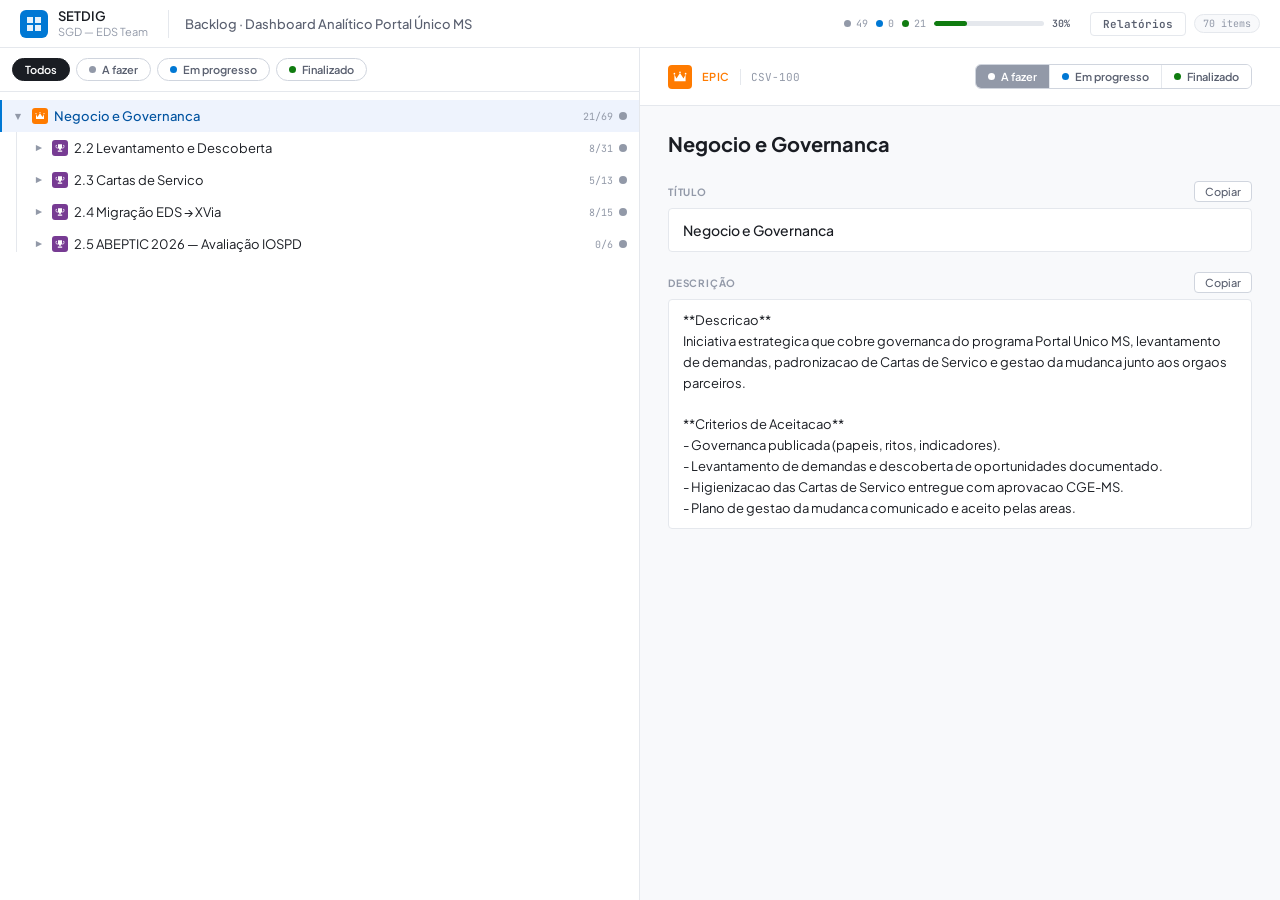
==== commit e8980d53: "feat: tasks filhas dos PBIs 149-153 + relatorios.html com tokens DS-MS - adiciona 16 Tasks (154-169)" ====
--- a/backlog_viewer.html
+++ b/backlog_viewer.html
@@ -482,7 +482,7 @@
 </div>
 
 <script>
-const DATA = /*DATA_START*/{"items": [{"csv_id": 100, "tipo": "Epic", "titulo": "Negocio e Governanca", "descricao": "**Descricao**\nIniciativa estrategica que cobre governanca do programa Portal Unico MS, levantamento de demandas, padronizacao de Cartas de Servico e gestao da mudanca junto aos orgaos parceiros.\n\n**Criterios de Aceitacao**\n- Governanca publicada (papeis, ritos, indicadores).\n- Levantamento de demandas e descoberta de oportunidades documentado.\n- Higienizacao das Cartas de Servico entregue com aprovacao CGE-MS.\n- Plano de gestao da mudanca comunicado e aceito pelas areas.", "projeto_ado": "SETDIG", "csv_id_pai": null, "prioridade": 2, "sprint": "", "estimativa_horas": null, "tags": "epic,governanca,programa", "ado_id": "", "status": "A fazer"}, {"csv_id": 101, "tipo": "Feature", "titulo": "2.2 Levantamento e Descoberta", "descricao": "**Descricao**\nLevantar demandas, oportunidades e indicadores que orientem decisoes do programa Portal Unico MS, com base em dados de uso (Matomo, GA4) e analytics consolidados.\n\n**Criterios de Aceitacao**\n- Paineis de uso publicados e atualizados.\n- Backlog de oportunidades priorizado.\n- Aprovacao SGD sobre o dashboard analitico entregue.", "projeto_ado": "SETDIG", "csv_id_pai": 100, "prioridade": 2, "sprint": "", "estimativa_horas": null, "tags": "feature,levantamento,analytics", "ado_id": "", "status": "A fazer"}, {"csv_id": 102, "tipo": "Feature", "titulo": "2.3 Cartas de Servico", "descricao": "**Descricao**\nHigienizacao, padronizacao e melhoria continua da base de Cartas de Servico do Portal Unico MS, em parceria com a CGE-MS.\n\n**Criterios de Aceitacao**\n- Base de cartas auditada e duplicidades identificadas.\n- Relatorio consolidado entregue a CGE-MS.\n- Plano de unificacao aprovado.", "projeto_ado": "SETDIG", "csv_id_pai": 100, "prioridade": 2, "sprint": "", "estimativa_horas": null, "tags": "feature,cartas-servico,higienizacao", "ado_id": "", "status": "A fazer"}, {"csv_id": 103, "tipo": "Product Backlog Item", "titulo": "Dashboard Analitico Portal Unico MS", "descricao": "**Historia do usuario**\nComo gestor da SGD/SETDIG, quero um dashboard analitico consolidando dados de Matomo (Portal Unico), Google Analytics GA4 (MS Digital) e ranking de Cartas de Servico, para tomar decisoes baseadas no uso real do cidadao.\n\n**Requisitos**\n- Painel de Acessos (Matomo, idSite=298): top paginas, palavras-chave buscadas, jornada de navegacao.\n- Painel MS Digital (GA4): activeUsers + screenPageViews com filtro de periodo.\n- Ranking de Cartas de Servico com comparativo mensal.\n- App em producao: https://setdig-dados.streamlit.app/\n\n**Criterios de Aceitacao**\n- 3 paineis funcionando (Matomo, GA4, Ranking).\n- Filtro de periodo em todos os paineis.\n- Cache (`@st.cache_data`) ativo para evitar timeout em `period=year`.\n- Visualizacao aprovada pela SGD.", "projeto_ado": "SETDIG", "csv_id_pai": 101, "prioridade": 2, "sprint": "Sprint 1", "estimativa_horas": null, "tags": "dashboard,matomo,ga4,portal-unico", "ado_id": "", "status": "A fazer"}, {"csv_id": 104, "tipo": "Task", "titulo": "Visualizar top paginas mais acessadas por periodo", "descricao": "Implementar painel \"Top paginas mais acessadas\" no Matomo, com filtro de periodo.\n\nSubatividades:\n- Criar `matomo_client.py` com autenticacao e builder de URL.\n- Implementar `Actions.getPageUrls` em `data_processor.py`.\n- Renderizar grafico de barras no `app.py` (top 10 paginas).", "projeto_ado": "SETDIG", "csv_id_pai": 103, "prioridade": 2, "sprint": "Sprint 1", "estimativa_horas": 9, "tags": "matomo,top-paginas", "ado_id": "", "status": "A fazer"}, {"csv_id": 105, "tipo": "Task", "titulo": "Exibir palavras-chave mais buscadas no portal", "descricao": "Implementar painel \"Palavras-chave buscadas no portal\".\n\nSubatividades:\n- Implementar `Actions.getSiteSearchKeywords` e exibir tabela.", "projeto_ado": "SETDIG", "csv_id_pai": 103, "prioridade": 2, "sprint": "Sprint 1", "estimativa_horas": 3, "tags": "matomo,busca", "ado_id": "", "status": "A fazer"}, {"csv_id": 106, "tipo": "Task", "titulo": "Mostrar jornada de navegacao (Transitions) da carta principal", "descricao": "Exibir jornada de entrada/saida da carta de servico principal via Matomo Transitions.\n\nSubatividades:\n- Implementar `Transitions.getTransitionsForPageUrl`.\n- Exibir diagrama de fluxo (entrada/saida) com Plotly.\n- Adicionar `@st.cache_data` para evitar timeout em `period=year`.", "projeto_ado": "SETDIG", "csv_id_pai": 103, "prioridade": 3, "sprint": "Sprint 2", "estimativa_horas": 11, "tags": "matomo,transitions,jornada", "ado_id": "", "status": "A fazer"}, {"csv_id": 107, "tipo": "Task", "titulo": "Integrar dados GA4 para app MS Digital", "descricao": "Conectar GA4 Data API e criar painel MS Digital no app.\n\nSubatividades:\n- Conectar GA4 Data API em `ga4_client.py` (`activeUsers` + `screenPageViews`).\n- Criar painel MS Digital no `app.py` com filtro de periodo.", "projeto_ado": "SETDIG", "csv_id_pai": 103, "prioridade": 2, "sprint": "Sprint 1", "estimativa_horas": 10, "tags": "ga4,ms-digital", "ado_id": "", "status": "A fazer"}, {"csv_id": 108, "tipo": "Task", "titulo": "Filtrar e rankear Cartas de Servico via regex nas URLs", "descricao": "Filtrar acessos a Cartas de Servico via regex e exibir ranking com comparativo mensal.\n\nSubatividades:\n- Definir regex pattern para Cartas de Servico em `data_processor.py`.\n- Exibir ranking de cartas com acessos e comparativo mensal.", "projeto_ado": "SETDIG", "csv_id_pai": 103, "prioridade": 2, "sprint": "Sprint 2", "estimativa_horas": 6, "tags": "cartas,ranking,regex", "ado_id": "", "status": "A fazer"}, {"csv_id": 109, "tipo": "Product Backlog Item", "titulo": "Cruzamento e Higienizacao de Cartas de Servico (CGE-MS)", "descricao": "**Historia do usuario**\nComo gestor da CGE-MS, quero identificar cartas de servico duplicadas ou muito similares entre orgaos diferentes, para decidir quais unificar, mantendo a base limpa e padronizada.\n\n**Requisitos**\n- Extracao reprodutivel da base via Postgres (com VPN).\n- Score composto de similaridade em 8 campos: titulo 25%, descricao 20%, etapas 15%, requisitos 15%, publico 10%, nome popular 5%, palavra-chave 5%, tempo 5%.\n- Deteccao de duplicatas exatas + clusters de similares (threshold default 0.65).\n- Relatorio HTML standalone offline com KPIs, treemap, filtro por orgao e diff entre copias.\n\n**Criterios de Aceitacao**\n- Comando `run.bat --tudo` roda pipeline completo.\n- Relatorio `exports/relatorio.html` abre offline em Chrome/Edge.\n- Diff visual por cluster + pontuacao de qualidade do cadastro.\n- Aprovacao da CGE-MS sobre o formato.", "projeto_ado": "SETDIG", "csv_id_pai": 102, "prioridade": 2, "sprint": "Sprint 3", "estimativa_horas": null, "tags": "cge,cruzamento,similaridade", "ado_id": "", "status": "A fazer"}, {"csv_id": 110, "tipo": "Task", "titulo": "Detectar colunas HTML/entities (--probe-schema)", "descricao": "Varredura read-only da base para identificar colunas TEXT/VARCHAR com HTML/entities residuais.\n\nSubatividades:\n- Adicionar flag `--probe-schema` em `cli.py` que invoca rotina de deteccao e imprime tabela resumida.", "projeto_ado": "SETDIG", "csv_id_pai": 109, "prioridade": 2, "sprint": "Sprint 3", "estimativa_horas": 4, "tags": "dba,probe-schema", "ado_id": "", "status": "A fazer"}, {"csv_id": 111, "tipo": "Task", "titulo": "Snapshot completo das cartas ativas", "descricao": "Pipeline de extracao + limpeza + gravacao CSV. Base reprodutivel para todo o cruzamento.\n\nSubatividades:\n- Implementar `queries.py` com SELECT principal + JOIN `gerenciamento_jornada` para trazer etapas.\n- Implementar `extracao.py` orquestrando fetch + limpeza + gravacao CSV em `exports/`.\n- Implementar `db.py` carregando credenciais via `python-dotenv` (.env + VPN).\n- Implementar `normalize.py` (lowercase, sem acento, colapso de espacos, strip).\n- Implementar `html_clean.py` (strip HTML + decode entities `html.unescape` + regex).\n- Escrever `tests/test_smoke_db.py` + `tests/test_html_clean.py`.", "projeto_ado": "SETDIG", "csv_id_pai": 109, "prioridade": 2, "sprint": "Sprint 3", "estimativa_horas": 16, "tags": "snapshot,extracao,postgres", "ado_id": "", "status": "A fazer"}, {"csv_id": 112, "tipo": "Task", "titulo": "Detectar duplicatas exatas e similares", "descricao": "Computar score composto, agrupar em clusters e expor CLI configuravel.\n\nSubatividades:\n- Implementar `similaridade.py` com score composto dos 8 campos.\n- Implementar `clusters.py` (union-find sobre threshold + diff de cluster).\n- Expor flags `--threshold` e `--incluir-inativas` em `cli.py`.", "projeto_ado": "SETDIG", "csv_id_pai": 109, "prioridade": 2, "sprint": "Sprint 3", "estimativa_horas": 10, "tags": "similaridade,clusters", "ado_id": "", "status": "A fazer"}, {"csv_id": 113, "tipo": "Task", "titulo": "Pontuacao de qualidade + cadastro modelo sugerido", "descricao": "Heuristica que pontua cada carta e sugere a melhor como modelo dentro do cluster.\n\nSubatividades:\n- Implementar heuristica (peso por campo preenchido + tamanho minimo descricao) e marcar cadastro de maior pontuacao como sugerido.", "projeto_ado": "SETDIG", "csv_id_pai": 109, "prioridade": 2, "sprint": "Sprint 4", "estimativa_horas": 4, "tags": "qualidade,modelo", "ado_id": "", "status": "A fazer"}, {"csv_id": 114, "tipo": "Task", "titulo": "Relatorio HTML offline (KPIs, treemap, diff)", "descricao": "Relatorio HTML standalone com 3 KPIs no topo, treemap, filtro/busca e diff por cluster.\n\nSubatividades:\n- Template `templates/relatorio.html.j2` com 3 KPIs + treemap interativo.\n- Filtro por orgao (select) + busca por titulo (input), client-side.\n- Bloco de diff visual por cluster (iguais colapsados, divergentes lado a lado).\n- Otimizacao CSS @media print para A4.", "projeto_ado": "SETDIG", "csv_id_pai": 109, "prioridade": 2, "sprint": "Sprint 4", "estimativa_horas": 12, "tags": "relatorio,html,kpi,treemap", "ado_id": "", "status": "A fazer"}, {"csv_id": 115, "tipo": "Feature", "titulo": "2.4 Migração EDS → XVia", "descricao": "Documentação de governança para migração do ecossistema EDS (Control SSO, Admin, Atendimento, Integrador, FormFlow, CMS) para a plataforma XVia. Contrato de 180 dias de migração + 18 meses de operação. 36 serviços MS Digital a migrar + 10 novos autoatendimentos. 465.279+ usuários ativos.", "projeto_ado": "SETDIG", "csv_id_pai": 100, "prioridade": 1, "sprint": "", "estimativa_horas": null, "tags": "xvia migracao-eds", "ado_id": "", "status": "A fazer"}, {"csv_id": 116, "tipo": "Product Backlog Item", "titulo": "Documentação de governança módulo FormFlow", "descricao": "Como PO, quero ter a documentação de governança do módulo FormFlow completa (visão funcional + documentacao-tecnica.md) para subsidiar o repasse à equipe XVia e reduzir risco operacional na transição. Módulos Control/Admin/Atendimento/Integrador/CMS já possuem doc oficial — FormFlow é o único pendente.", "projeto_ado": "SETDIG", "csv_id_pai": 115, "prioridade": 1, "sprint": "", "estimativa_horas": 8, "tags": "xvia formflow documentacao", "ado_id": "", "status": "A fazer"}, {"csv_id": 117, "tipo": "Task", "titulo": "Criar documentacao-tecnica.md do módulo FormFlow", "descricao": "Ler Modulo FormFlow - v1.md e anexos em modulos/formflow/. Consultar manual EDS (https://manuais_ms.gitlab.io/forms/) via Playwright/Firecrawl. Preencher template modulos/TEMPLATE-MODULO.md com as 14+ seções técnicas (stack, fluxos, regras de negócio, integrações, gaps). Seguir padrão dos demais módulos oficiais.", "projeto_ado": "SETDIG", "csv_id_pai": 116, "prioridade": 1, "sprint": "", "estimativa_horas": 6, "tags": "xvia formflow", "ado_id": "", "status": "A fazer"}, {"csv_id": 118, "tipo": "Task", "titulo": "Revisar gaps Modulo FormFlow v1 com equipe XVia", "descricao": "Identificar e documentar gaps na documentação atual do FormFlow (itens marcados como [a confirmar com EDS] ou 💡 [IA sugere]). Agendar validação com contato técnico EDS/XVia. Registrar veredito por gap no documento.", "projeto_ado": "SETDIG", "csv_id_pai": 116, "prioridade": 1, "sprint": "", "estimativa_horas": 3, "tags": "xvia formflow gaps", "ado_id": "", "status": "A fazer"}, {"csv_id": 119, "tipo": "Product Backlog Item", "titulo": "Validação e handoff dos documentos com fornecedor XVia", "descricao": "Como PO, quero que todos os documentos de governança dos 6 módulos (Control, Admin, Atendimento, Integrador, FormFlow, CMS) sejam validados pelo novo fornecedor XVia antes do início formal da operação, garantindo entendimento compartilhado das regras de negócio.", "projeto_ado": "SETDIG", "csv_id_pai": 115, "prioridade": 1, "sprint": "", "estimativa_horas": 12, "tags": "xvia handoff validacao", "ado_id": "", "status": "A fazer"}, {"csv_id": 120, "tipo": "Task", "titulo": "Consolidar lista de gaps por módulo (todos os 6)", "descricao": "Varrer os 6 documentos oficiais (modulos/*/Modulo *-v*.md) buscando ocorrências de '[a confirmar com EDS]', '💡 [IA sugere]' e seções incompletas. Gerar planilha de gaps: módulo | seção | gap | status | responsável.", "projeto_ado": "SETDIG", "csv_id_pai": 119, "prioridade": 1, "sprint": "", "estimativa_horas": 4, "tags": "xvia gaps auditoria", "ado_id": "", "status": "A fazer"}, {"csv_id": 121, "tipo": "Task", "titulo": "Agendar reunião de repasse técnico com equipe XVia", "descricao": "Preparar pauta de repasse com base na lista de gaps (Task #120) e nos documentos oficiais. Contato técnico Integrador: miguel.alencar@extreme.digital. Incluir demo dos fluxos críticos: Control SSO (pré-requisito de todos), Integrador (webhook → API destino), FormFlow (formulários).", "projeto_ado": "SETDIG", "csv_id_pai": 119, "prioridade": 1, "sprint": "", "estimativa_horas": 2, "tags": "xvia handoff reuniao", "ado_id": "", "status": "A fazer"}, {"csv_id": 122, "tipo": "Feature", "titulo": "2.5 ABEPTIC 2026 — Avaliação IOSPD", "descricao": "Participação do MS na avaliação do IOSPD (Índice de Oferta de Serviços Públicos Digitais) — ABEPTIC 2026. Envolve: convalidação das evidências por dimensão, defesa do relatório e submissão final. Referência: Relatório ABEP26.pdf + backlog_convalidacao_v3.csv em projetos/projeto-abep/.", "projeto_ado": "SETDIG", "csv_id_pai": 100, "prioridade": 2, "sprint": "", "estimativa_horas": null, "tags": "abep iospd pesquisa", "ado_id": "", "status": "A fazer"}, {"csv_id": 123, "tipo": "Product Backlog Item", "titulo": "Convalidação IOSPD 2026 — MS", "descricao": "Como responsável técnico, quero ter todas as dimensões do IOSPD convalidadas com evidências suficientes (✅ ou ⚠️ documentado) para que o MS possa submeter o relatório final ao ABEP 2026 sem pendências críticas.", "projeto_ado": "SETDIG", "csv_id_pai": 122, "prioridade": 2, "sprint": "", "estimativa_horas": 16, "tags": "abep iospd convalidacao", "ado_id": "", "status": "A fazer"}, {"csv_id": 124, "tipo": "Task", "titulo": "Finalizar evidências Dimensão 1.1 para defesa", "descricao": "Revisar Defesa_Dimensao_1.1.docx em projeto-abep/convalidacao/. Verificar qualificadores ⚠️ (parcial) e ❌ (não atendido) no RELATÓRIO DE CONVALIDAÇÃO - IOSPD 2026.csv. Buscar documentos complementares (decretos, portarias, PTD) para converter ⚠️ em ✅ onde possível.", "projeto_ado": "SETDIG", "csv_id_pai": 123, "prioridade": 2, "sprint": "", "estimativa_horas": 4, "tags": "abep dimensao-1.1 evidencias", "ado_id": "", "status": "A fazer"}, {"csv_id": 125, "tipo": "Task", "titulo": "Revisar backlog_convalidacao_v3.csv e fechar gaps abertos", "descricao": "Abrir backlog_convalidacao_v3.csv, filtrar linhas com status ⚠️ e ❌. Para cada gap: identificar evidência faltante, buscar no site oficial do governo MS ou em decretos/portarias. Usar prompt avalia-pergunta.md para avaliação automatizada via Claude Code.", "projeto_ado": "SETDIG", "csv_id_pai": 123, "prioridade": 2, "sprint": "", "estimativa_horas": 6, "tags": "abep convalidacao gaps", "ado_id": "", "status": "A fazer"}, {"csv_id": 126, "tipo": "Task", "titulo": "Submeter relatório final IOSPD ao ABEP 2026", "descricao": "Consolidar Relatorio_Convalidacao_MS.html com versão final aprovada. Verificar prazo de submissão ABEPTIC 2026. Exportar evidências no formato exigido. Submeter via canal oficial ABEP.", "projeto_ado": "SETDIG", "csv_id_pai": 123, "prioridade": 2, "sprint": "", "estimativa_horas": 2, "tags": "abep submissao relatorio", "ado_id": "", "status": "A fazer"}, {"csv_id": 127, "tipo": "Product Backlog Item", "titulo": "Estudo de Uso do Filtro de Perfil — bench-carta", "descricao": "Estudo concluído (base 2025): recomendação REMOVER os filtros de Órgão e Perfil do Portal Único. Taxa de uso real do filtro estimada em ~0,091% dos visitantes da home — abaixo do limiar de 2%. Aba Servidor Público: 366 acessos/ano. PBI cobre comunicação e desdobramentos da recomendação.", "projeto_ado": "SETDIG", "csv_id_pai": 101, "prioridade": 2, "sprint": "", "estimativa_horas": 6, "tags": "bench-carta filtro-perfil analytics", "ado_id": "", "status": "A fazer"}, {"csv_id": 128, "tipo": "Task", "titulo": "Elaborar apresentação gerencial da recomendação REMOVER", "descricao": "Preparar apresentação para a gestora (Duda/SGD) com base no relatório docs/estudo-uso-filtro-perfil.md. Incluir: funil de 3 etapas (home → serviço → filtro), KPIs em linguagem simples, comparativo proxy ingênuo (6,05%) vs taxa corrigida (0,091%), recomendação clara REMOVER com justificativa.", "projeto_ado": "SETDIG", "csv_id_pai": 127, "prioridade": 2, "sprint": "", "estimativa_horas": 3, "tags": "bench-carta apresentacao gestao", "ado_id": "", "status": "A fazer"}, {"csv_id": 129, "tipo": "Task", "titulo": "Documentar limitação de event tracking e propor instrumentação", "descricao": "Registrar formalmente a limitação identificada na Fase 1: troca de aba no filtro de Perfil é DOM swap puro — invisível ao Matomo. Redigir proposta de event tracking (ex: dataLayer push ou Custom Dimension Matomo) para medição exata em versão futura. Salvar em docs/ do repo bench-carta.", "projeto_ado": "SETDIG", "csv_id_pai": 127, "prioridade": 3, "sprint": "", "estimativa_horas": 2, "tags": "bench-carta event-tracking matomo", "ado_id": "", "status": "A fazer"}, {"csv_id": 130, "tipo": "Product Backlog Item", "titulo": "Prototipagem Seção Categorias Portal MS", "descricao": "Como PO, quero ter o protótipo da nova seção de categorias do Portal MS validado com as partes interessadas para decidir se avança para implementação. Protótipo React/Vite disponível em projetos/prototipo-categorias-ms/ com responsividade testada (desktop 1280, tablet 639/640, mobile 390).", "projeto_ado": "SETDIG", "csv_id_pai": 101, "prioridade": 2, "sprint": "", "estimativa_horas": 5, "tags": "prototipo categorias portal-ms", "ado_id": "", "status": "A fazer"}, {"csv_id": 131, "tipo": "Task", "titulo": "Apresentar protótipo de categorias para validação com partes interessadas", "descricao": "Executar o protótipo localmente (npm run dev em prototipo-categorias-ms/). Agendar sessão de validação com SGD/SETDIG. Demonstrar variações responsivas (desktop, tablet, mobile) e o comportamento de expansão de categoria (verify-category-expanded.png). Coletar feedback estruturado.", "projeto_ado": "SETDIG", "csv_id_pai": 130, "prioridade": 2, "sprint": "", "estimativa_horas": 2, "tags": "prototipo validacao apresentacao", "ado_id": "", "status": "A fazer"}, {"csv_id": 132, "tipo": "Task", "titulo": "Registrar feedback e definir próximos passos do protótipo", "descricao": "Após sessão de validação (Task #131): documentar feedback por stakeholder, classificar em: implementar como está / revisar design / descartar. Se aprovado: abrir issue no repositório do Portal Único para implementação. Registrar decisão no Diário de Decisões (skill /decisao).", "projeto_ado": "SETDIG", "csv_id_pai": 130, "prioridade": 2, "sprint": "", "estimativa_horas": 2, "tags": "prototipo feedback decisao", "ado_id": "", "status": "A fazer"}, {"csv_id": 133, "tipo": "Product Backlog Item", "titulo": "Levantamento Material Design System MS (DS-MS)", "descricao": "Levantamento do material existente do Design System do Governo de MS (DS-MS). Artefatos coletados: tokens de cores e tipografia (colors_and_type.css), componentes (components.css), UI kits e assets visuais. Objetivo: ter referência centralizada para uso nos projetos SETDIG.", "projeto_ado": "SETDIG", "csv_id_pai": 101, "prioridade": 3, "sprint": "", "estimativa_horas": 4, "tags": "ds-ms design-system", "ado_id": "", "status": "A fazer"}, {"csv_id": 134, "tipo": "Task", "titulo": "Publicar catálogo DS-MS no vault Obsidian e wiki TFS", "descricao": "Organizar artefatos de projetos/DS-MS Design System/ (colors_and_type.css, components.css, ui_kits/, assets/) em nota estruturada no vault Obsidian (10-conhecimento/setdig/ ou equivalente). Incluir: paleta de cores, tipografia, componentes disponíveis e link para o repositório.", "projeto_ado": "SETDIG", "csv_id_pai": 133, "prioridade": 3, "sprint": "", "estimativa_horas": 3, "tags": "ds-ms obsidian catalogo", "ado_id": "", "status": "A fazer"}, {"csv_id": 135, "tipo": "Product Backlog Item", "titulo": "Mapeamento Institucional XVia — Órgãos do Governo MS", "descricao": "**Historia do usuario**\nComo analista SETDIG, quero ter o cadastro institucional dos 47 orgaos do governo MS (secretario, missao, competencias, estrutura interna) carregado em SQLite e sincronizado com vault Obsidian, para subsidiar analises de governanca digital, relatorios institucionais e o organograma oficial.\n\n**Requisitos**\n- Pipeline ETL: PDF organograma + Orgaos.csv + Site.csv + scraping /a-secretaria/ -> SQLite\n- Schema com 3 tabelas: secretaria, estrutura_interna, scraping_log\n- Diagrama Mermaid do organograma derivado do Decreto 16.165/2023\n- Notas bidirecionais no vault Obsidian (10-conhecimento/secretarias/)\n\n**Criterios de Aceitacao**\n- 47 orgaos cadastrados em institucional.db (Fase C concluida)\n- 14 secretarias com dados de scraping coletados (Fase E concluida)\n- Fase F (upsert SQLite com dados de scraping) executada\n- Fase G (organograma.md Mermaid) gerada\n- Fase H (notas Obsidian) publicadas no vault\n- Decisao registrada sobre os 24 orgaos com /a-secretaria/ retornando 404", "projeto_ado": "SETDIG", "csv_id_pai": 101, "prioridade": 2, "sprint": "", "estimativa_horas": 16, "tags": "xvia orgaos-institucionais sqlite obsidian", "ado_id": "", "status": "A fazer"}, {"csv_id": 136, "tipo": "Task", "titulo": "Relatório CGE — análise de 216 erros reportados em serviços do Portal Único", "descricao": "Processar exports CSV do CGE (2026-05-28T12-28 e 2026-05-28T12-50, 216 linhas cada) com erros reportados pelo cidadao em servicos do Portal Unico MS. Cruzar com Analytics Dashboard.pdf e gerar relatorio consolidado por orgao e tipo de erro.\n\nSubatividades:\n- Normalizar encoding dos CSVs (cp1252 -> utf-8) e cabecalhos\n- Agrupar por Orgao, Servico, Tipo de Erro\n- Calcular taxas Atendido / Corrigido / Resolucao\n- Cruzar com dados de trafego do dashboard (Matomo idSite=298)\n- Gerar relatorio HTML/markdown com ranking de servicos mais reportados\n- Apresentar a CGE-MS e SGD", "projeto_ado": "SETDIG", "csv_id_pai": 103, "prioridade": 2, "sprint": "", "estimativa_horas": 6, "tags": "relatorio-cge erros portal-unico cge", "ado_id": "", "status": "A fazer"}, {"csv_id": 137, "tipo": "Product Backlog Item", "titulo": "Backlog TFS SETDIG — viewer + skill /tfs para Claude Code", "descricao": "**Historia do usuario**\nComo equipe SETDIG, quero ter um backlog TFS local em xlsx com viewer HTML estilo Azure DevOps e skill /tfs para inserir work items via linguagem natural no Claude Code, para reduzir atrito de gestao de backlog sem depender de acesso ao Azure DevOps oficial.\n\n**Requisitos**\n- backlog.xlsx com schema TFS (csv_id, tipo, titulo, descricao, csv_id_pai, prioridade, sprint, estimativa_horas, tags, ado_id)\n- Conversor xlsx_to_json.py gerando backlog.json + backlog_viewer.html\n- Skill /tfs em ~/.claude/skills/tfs/SKILL.md respeitando hierarquia Epic->Feature->PBI->Task\n- Padroes de descricao por tipo (Epic/Feature, PBI, Task, Bug) conforme TFS.pdf v1 jul/2024\n\n**Criterios de Aceitacao**\n- Viewer HTML renderiza arvore hierarquica e abre no browser\n- Skill /tfs instalada globalmente e funcional\n- Insercao via linguagem natural mostra previa antes de salvar\n- Apos salvar, xlsx_to_json.py executa e atualiza viewer\n- Campo ado_id permite vincular item local ao Azure DevOps oficial", "projeto_ado": "SETDIG", "csv_id_pai": 101, "prioridade": 3, "sprint": "", "estimativa_horas": 8, "tags": "tooling tfs backlog skill claude-code", "ado_id": "", "status": "A fazer"}, {"csv_id": 138, "tipo": "Product Backlog Item", "titulo": "Estudo de Limite de Caracteres das Cartas de Servico (cruzamento-carta)", "descricao": "Levantar quantos caracteres a maioria das cartas de servico utiliza para avaliar se faz sentido criar limite de caracteres. Contexto: aproveitar repo C:\\Users\\Fabio\\Documents\\SETDIG\\2026\\projetos\\cruzamento-carta e criar nova sessao trazendo este estudo.", "projeto_ado": "SETDIG", "csv_id_pai": 102, "prioridade": 2, "sprint": "", "estimativa_horas": null, "tags": "cartas-servico", "ado_id": "", "status": "A fazer"}, {"csv_id": 139, "tipo": "Product Backlog Item", "titulo": "Remocao de Itens do Portal MS - Periodo Eleitoral 2026", "descricao": "Remover itens do ms.gov.br referentes ao periodo eleitoral, com base no documento C:\\Users\\Fabio\\Downloads\\Alteracoes periodo eleitoral 2026 (1).docx", "projeto_ado": "SETDIG", "csv_id_pai": 101, "prioridade": 2, "sprint": "", "estimativa_horas": null, "tags": "governanca;eleitoral", "ado_id": "", "status": "A fazer"}, {"csv_id": 140, "tipo": "Product Backlog Item", "titulo": "Atualizacao do Prototipo da Carta de Servico pos-Workshop", "descricao": "Atualizar prototipo da carta de servico com base no resultado do workshop de ontem. Referencia: C:\\Users\\Fabio\\Downloads\\WhatsApp Image 2026-06-11 at 09.28.43.jpeg", "projeto_ado": "SETDIG", "csv_id_pai": 102, "prioridade": 2, "sprint": "", "estimativa_horas": null, "tags": "cartas-servico;prototipo", "ado_id": "", "status": "A fazer"}, {"csv_id": 141, "tipo": "Product Backlog Item", "titulo": "Apresentacao Indice ABEP p/ Comite", "descricao": "Consultar vault Obsidian sobre ABEP e montar apresentacao simples (2-3 slides) sobre o indice ABEP para o comite: slide 1 = indice e nossos resultados passados; slide 2 = dimensao da linguagem simples e como avaliam.", "projeto_ado": "SETDIG", "csv_id_pai": 122, "prioridade": 2, "sprint": "", "estimativa_horas": null, "tags": "abep;comite;linguagem-simples", "ado_id": "", "status": "A fazer"}, {"csv_id": 142, "tipo": "Product Backlog Item", "titulo": "Apresentacao MAD - Acessibilidade & SEO x Linguagem Simples p/ Comite", "descricao": "Mostrar ao comite que acessibilidade e SEO impactam linguagem simples e que a SETDIG mede isso (MAD - Monitor de Acessibilidade Digital). Slide-chave: explicar o que sao os indicadores - Acessibilidade (quao bem o site serve pessoas com deficiencia, ex. 96) e SEO (quao otimizado p/ ser encontrado, ex. 92) e a ponte com linguagem simples. Ref Canva: https://www.canva.com/design/DAHMRauLCl4/LR-D0EouQSTVknqX9tiMdA/edit", "projeto_ado": "SETDIG", "csv_id_pai": 122, "prioridade": 2, "sprint": "", "estimativa_horas": null, "tags": "mad;acessibilidade;seo;linguagem-simples;comite", "ado_id": "", "status": "A fazer"}, {"csv_id": 143, "tipo": "Product Backlog Item", "titulo": "Modelo de Governança de Conteúdo e Estrutura de Projetos (GCS) — padronização de pastas, PoC X-Via", "descricao": "**História do usuário**\nComo equipe de projetos da SETDIG, quero um padrão de organização de pastas e artefatos na rede interna (Z:), para localizar documentos rapidamente e eliminar retrabalho e duplicidade.\n\n**Requisitos**\n- Modelo GCS reaproveitável: princípios, estrutura padrão, regras de nomeação e versionamento\n- Mapa da estrutura atual do X-Via (diagnóstico das dores)\n- Mapa da estrutura ideal (GCS aplicado, cada artefato posicionado)\n- Caso aplicado X-Via com antes x depois e métricas\n- Versões DOCX com timbrado oficial SETDIG\n- Repositório privado versionado no GitHub\n\n**Critérios de Aceitação**\n- ETP final alcançável em no máximo 3 cliques na estrutura proposta\n- Profundidade máxima de 3 níveis de pasta\n- Zero arquivos duplicados (fonte única da verdade)\n- Nomeação padronizada: minúsculas, prefixo NN-, kebab-case, datas ISO [AAAA-MM-DD]\n- Documentos GCS aprovados e publicados (Markdown + DOCX timbrado)", "projeto_ado": "SETDIG", "csv_id_pai": 115, "prioridade": 2, "sprint": "", "estimativa_horas": null, "tags": "governanca,gcs,xvia,documentacao", "ado_id": "", "status": "A fazer"}, {"csv_id": 144, "tipo": "Product Backlog Item", "titulo": "TODO do dia — DS-MS Storybook, revisão Duda, rename projeto, envio XVia (2026-06-22)", "descricao": "", "projeto_ado": "SETDIG", "csv_id_pai": 101, "prioridade": 1, "sprint": "", "estimativa_horas": null, "tags": "", "ado_id": "", "status": "A fazer"}, {"csv_id": 145, "tipo": "Task", "titulo": "Deixar Storybook DS-MS fiel à documentação dos componentes", "descricao": "", "projeto_ado": "SETDIG", "csv_id_pai": 144, "prioridade": 1, "sprint": "", "estimativa_horas": null, "tags": "", "ado_id": "", "status": "A fazer"}, {"csv_id": 146, "tipo": "Task", "titulo": "Revisar conteúdo do Storybook que não consegue atualizar (pedido Duda)", "descricao": "", "projeto_ado": "SETDIG", "csv_id_pai": 144, "prioridade": 1, "sprint": "", "estimativa_horas": null, "tags": "", "ado_id": "", "status": "A fazer"}, {"csv_id": 147, "tipo": "Task", "titulo": "Renomear projeto \"Maturidade Digital\" -> \"Censo de Serviços Digitais\"", "descricao": "", "projeto_ado": "SETDIG", "csv_id_pai": 144, "prioridade": 1, "sprint": "", "estimativa_horas": null, "tags": "", "ado_id": "", "status": "A fazer"}, {"csv_id": 148, "tipo": "Task", "titulo": "Encaminhar documentação/gravação a maycon.lisboa@xvia.com.br e aylime.queiroz@xvia.com.br", "descricao": "", "projeto_ado": "SETDIG", "csv_id_pai": 144, "prioridade": 1, "sprint": "", "estimativa_horas": null, "tags": "", "ado_id": "", "status": "A fazer"}, {"csv_id": 149, "tipo": "Product Backlog Item", "titulo": "[CARTAS] Extracoes de demandas SEFAZ/Financas - 24-06-2026", "descricao": "**Historia do usuario**\nComo analista, quero entregar quatro extracoes de cartas de servico solicitadas pela SEFAZ e area de Financas, para que essas areas tenham os dados que precisam para revisar servicos.\n\n**Resumo**\nEntreguei 4 extracoes para SEFAZ e Financas.\n\n**Local**\nC:\\Users\\framos\\Documents\\SETDIG\\2026\\Projetos\\extracao-carta\n**Requisitos**\n- Entregar categorias de cartas pedidas pela SEFAZ.\n- Identificar servicos ausentes na area de Financas e Impostos.\n- Comparar o que esta no portal com o que esta no banco (Financas e Impostos).\n- Listar todas as cartas ativas em um unico arquivo.\n\n**Criterios de Aceitacao**\n- Cada uma das 4 entregas tem arquivo final pronto em `extracao-carta/demandas/2026-06/`.\n", "projeto_ado": "SETDIG", "csv_id_pai": 102, "prioridade": 2, "sprint": "", "estimativa_horas": null, "tags": "cartas extracao sefaz financas", "ado_id": "", "status": "Finalizado"}, {"csv_id": 150, "tipo": "Product Backlog Item", "titulo": "[X-VIA] Onboarding analista de negocio - 24-06-2026", "descricao": "**Historia do usuario**\nComo analista da SETDIG, quero apresentar o GDI e como a SETDIG funciona para a analista de negocio nova da XVia, para que ela consiga comecar a atuar com contexto suficiente.\n\n**Resumo**\nApresentei GDI e SETDIG para analista nova da XVia.\n\n**Local**\n—\n**Requisitos**\n- Apresentar o que e o GDI e o papel da SETDIG.\n- Mostrar como o time se organiza e quem faz o que.\n- Tirar duvidas iniciais.\n\n**Criterios de Aceitacao**\n- Reuniao realizada; analista da XVia entendeu o panorama basico para comecar.\n", "projeto_ado": "SETDIG", "csv_id_pai": 115, "prioridade": 2, "sprint": "", "estimativa_horas": null, "tags": "xvia onboarding gdi", "ado_id": "", "status": "Finalizado"}, {"csv_id": 151, "tipo": "Product Backlog Item", "titulo": "[X-VIA] Alinhamento com Brenda sobre documento - 24-06-2026", "descricao": "**Historia do usuario**\nComo analista, quero alinhar com a Brenda da XVia os pontos de ajuste no documento em revisao, para fechar a proxima versao sem retrabalho.\n\n**Resumo**\nFechei lista de ajustes do documento com a Brenda.\n\n**Local**\nC:\\Users\\framos\\Documents\\SETDIG\\2026\\Projetos\\documentacao-xvia\n**Requisitos**\n- Listar pontos pendentes do documento.\n- Discutir cada ponto com a Brenda.\n- Definir quem ajusta o que e em qual prazo.\n\n**Criterios de Aceitacao**\n- Lista de ajustes acordada e registrada.\n", "projeto_ado": "SETDIG", "csv_id_pai": 115, "prioridade": 2, "sprint": "", "estimativa_horas": null, "tags": "xvia brenda documento alinhamento", "ado_id": "", "status": "Finalizado"}, {"csv_id": 152, "tipo": "Product Backlog Item", "titulo": "[DS-MS] POC Storybook do Design System MS - 24-06-2026", "descricao": "**Historia do usuario**\nComo time de Design System, quero apresentar a proposta de usar Storybook e ter uma POC funcionando, para mostrar que o caminho e viavel antes de escalar.\n\n**Resumo**\nApresentei Storybook e POC rodando.\n\n**Local**\nC:\\Users\\framos\\Documents\\SETDIG\\2026\\Projetos\\DS-MS-Design-System\\poc\n**Requisitos**\n- Apresentar a proposta de usar Storybook como catalogo dos componentes.\n- Preparar o material da apresentacao.\n- Montar uma POC inicial com componentes basicos.\n\n**Criterios de Aceitacao**\n- Apresentacao feita; POC roda localmente mostrando ao menos um componente.\n", "projeto_ado": "SETDIG", "csv_id_pai": 101, "prioridade": 2, "sprint": "", "estimativa_horas": null, "tags": "ds-ms storybook poc design-system", "ado_id": "", "status": "Finalizado"}, {"csv_id": 153, "tipo": "Product Backlog Item", "titulo": "[CENSO] Renomeacao do projeto e mapeamento SEAD - 24-06-2026", "descricao": "**Historia do usuario**\nComo analista, quero renomear o projeto 'mapeamento-inicial-servicos-digitais' para 'Censo de Servicos Digitais' e fazer o mapeamento da SEAD, para padronizar o nome e comecar pela primeira secretaria.\n\n**Resumo**\nRenomeei projeto e iniciei mapeamento SEAD.\n\n**Local**\nC:\\Users\\framos\\Documents\\SETDIG\\2026\\Projetos\\mapeamento-inicial-servicos-digitais\n**Requisitos**\n- Renomear projeto/pasta para 'Censo de Servicos Digitais'.\n- Levantar servicos digitais da SEAD.\n- Registrar os servicos no formato do censo.\n\n**Criterios de Aceitacao**\n- Projeto renomeado; SEAD com mapa de servicos preenchido.\n", "projeto_ado": "SETDIG", "csv_id_pai": 101, "prioridade": 2, "sprint": "", "estimativa_horas": null, "tags": "censo servicos-digitais sead mapeamento", "ado_id": "", "status": "Finalizado"}], "generated_at": "2026-06-24T09:27:00"}/*DATA_END*/;
+const DATA = /*DATA_START*/{"items": [{"csv_id": 100, "tipo": "Epic", "titulo": "Negocio e Governanca", "descricao": "**Descricao**\nIniciativa estrategica que cobre governanca do programa Portal Unico MS, levantamento de demandas, padronizacao de Cartas de Servico e gestao da mudanca junto aos orgaos parceiros.\n\n**Criterios de Aceitacao**\n- Governanca publicada (papeis, ritos, indicadores).\n- Levantamento de demandas e descoberta de oportunidades documentado.\n- Higienizacao das Cartas de Servico entregue com aprovacao CGE-MS.\n- Plano de gestao da mudanca comunicado e aceito pelas areas.", "projeto_ado": "SETDIG", "csv_id_pai": null, "prioridade": 2, "sprint": "", "estimativa_horas": null, "tags": "epic,governanca,programa", "ado_id": "", "status": "A fazer"}, {"csv_id": 101, "tipo": "Feature", "titulo": "2.2 Levantamento e Descoberta", "descricao": "**Descricao**\nLevantar demandas, oportunidades e indicadores que orientem decisoes do programa Portal Unico MS, com base em dados de uso (Matomo, GA4) e analytics consolidados.\n\n**Criterios de Aceitacao**\n- Paineis de uso publicados e atualizados.\n- Backlog de oportunidades priorizado.\n- Aprovacao SGD sobre o dashboard analitico entregue.", "projeto_ado": "SETDIG", "csv_id_pai": 100, "prioridade": 2, "sprint": "", "estimativa_horas": null, "tags": "feature,levantamento,analytics", "ado_id": "", "status": "A fazer"}, {"csv_id": 102, "tipo": "Feature", "titulo": "2.3 Cartas de Servico", "descricao": "**Descricao**\nHigienizacao, padronizacao e melhoria continua da base de Cartas de Servico do Portal Unico MS, em parceria com a CGE-MS.\n\n**Criterios de Aceitacao**\n- Base de cartas auditada e duplicidades identificadas.\n- Relatorio consolidado entregue a CGE-MS.\n- Plano de unificacao aprovado.", "projeto_ado": "SETDIG", "csv_id_pai": 100, "prioridade": 2, "sprint": "", "estimativa_horas": null, "tags": "feature,cartas-servico,higienizacao", "ado_id": "", "status": "A fazer"}, {"csv_id": 103, "tipo": "Product Backlog Item", "titulo": "Dashboard Analitico Portal Unico MS", "descricao": "**Historia do usuario**\nComo gestor da SGD/SETDIG, quero um dashboard analitico consolidando dados de Matomo (Portal Unico), Google Analytics GA4 (MS Digital) e ranking de Cartas de Servico, para tomar decisoes baseadas no uso real do cidadao.\n\n**Requisitos**\n- Painel de Acessos (Matomo, idSite=298): top paginas, palavras-chave buscadas, jornada de navegacao.\n- Painel MS Digital (GA4): activeUsers + screenPageViews com filtro de periodo.\n- Ranking de Cartas de Servico com comparativo mensal.\n- App em producao: https://setdig-dados.streamlit.app/\n\n**Criterios de Aceitacao**\n- 3 paineis funcionando (Matomo, GA4, Ranking).\n- Filtro de periodo em todos os paineis.\n- Cache (`@st.cache_data`) ativo para evitar timeout em `period=year`.\n- Visualizacao aprovada pela SGD.", "projeto_ado": "SETDIG", "csv_id_pai": 101, "prioridade": 2, "sprint": "Sprint 1", "estimativa_horas": null, "tags": "dashboard,matomo,ga4,portal-unico", "ado_id": "", "status": "A fazer"}, {"csv_id": 104, "tipo": "Task", "titulo": "Visualizar top paginas mais acessadas por periodo", "descricao": "Implementar painel \"Top paginas mais acessadas\" no Matomo, com filtro de periodo.\n\nSubatividades:\n- Criar `matomo_client.py` com autenticacao e builder de URL.\n- Implementar `Actions.getPageUrls` em `data_processor.py`.\n- Renderizar grafico de barras no `app.py` (top 10 paginas).", "projeto_ado": "SETDIG", "csv_id_pai": 103, "prioridade": 2, "sprint": "Sprint 1", "estimativa_horas": 9, "tags": "matomo,top-paginas", "ado_id": "", "status": "A fazer"}, {"csv_id": 105, "tipo": "Task", "titulo": "Exibir palavras-chave mais buscadas no portal", "descricao": "Implementar painel \"Palavras-chave buscadas no portal\".\n\nSubatividades:\n- Implementar `Actions.getSiteSearchKeywords` e exibir tabela.", "projeto_ado": "SETDIG", "csv_id_pai": 103, "prioridade": 2, "sprint": "Sprint 1", "estimativa_horas": 3, "tags": "matomo,busca", "ado_id": "", "status": "A fazer"}, {"csv_id": 106, "tipo": "Task", "titulo": "Mostrar jornada de navegacao (Transitions) da carta principal", "descricao": "Exibir jornada de entrada/saida da carta de servico principal via Matomo Transitions.\n\nSubatividades:\n- Implementar `Transitions.getTransitionsForPageUrl`.\n- Exibir diagrama de fluxo (entrada/saida) com Plotly.\n- Adicionar `@st.cache_data` para evitar timeout em `period=year`.", "projeto_ado": "SETDIG", "csv_id_pai": 103, "prioridade": 3, "sprint": "Sprint 2", "estimativa_horas": 11, "tags": "matomo,transitions,jornada", "ado_id": "", "status": "A fazer"}, {"csv_id": 107, "tipo": "Task", "titulo": "Integrar dados GA4 para app MS Digital", "descricao": "Conectar GA4 Data API e criar painel MS Digital no app.\n\nSubatividades:\n- Conectar GA4 Data API em `ga4_client.py` (`activeUsers` + `screenPageViews`).\n- Criar painel MS Digital no `app.py` com filtro de periodo.", "projeto_ado": "SETDIG", "csv_id_pai": 103, "prioridade": 2, "sprint": "Sprint 1", "estimativa_horas": 10, "tags": "ga4,ms-digital", "ado_id": "", "status": "A fazer"}, {"csv_id": 108, "tipo": "Task", "titulo": "Filtrar e rankear Cartas de Servico via regex nas URLs", "descricao": "Filtrar acessos a Cartas de Servico via regex e exibir ranking com comparativo mensal.\n\nSubatividades:\n- Definir regex pattern para Cartas de Servico em `data_processor.py`.\n- Exibir ranking de cartas com acessos e comparativo mensal.", "projeto_ado": "SETDIG", "csv_id_pai": 103, "prioridade": 2, "sprint": "Sprint 2", "estimativa_horas": 6, "tags": "cartas,ranking,regex", "ado_id": "", "status": "A fazer"}, {"csv_id": 109, "tipo": "Product Backlog Item", "titulo": "Cruzamento e Higienizacao de Cartas de Servico (CGE-MS)", "descricao": "**Historia do usuario**\nComo gestor da CGE-MS, quero identificar cartas de servico duplicadas ou muito similares entre orgaos diferentes, para decidir quais unificar, mantendo a base limpa e padronizada.\n\n**Requisitos**\n- Extracao reprodutivel da base via Postgres (com VPN).\n- Score composto de similaridade em 8 campos: titulo 25%, descricao 20%, etapas 15%, requisitos 15%, publico 10%, nome popular 5%, palavra-chave 5%, tempo 5%.\n- Deteccao de duplicatas exatas + clusters de similares (threshold default 0.65).\n- Relatorio HTML standalone offline com KPIs, treemap, filtro por orgao e diff entre copias.\n\n**Criterios de Aceitacao**\n- Comando `run.bat --tudo` roda pipeline completo.\n- Relatorio `exports/relatorio.html` abre offline em Chrome/Edge.\n- Diff visual por cluster + pontuacao de qualidade do cadastro.\n- Aprovacao da CGE-MS sobre o formato.", "projeto_ado": "SETDIG", "csv_id_pai": 102, "prioridade": 2, "sprint": "Sprint 3", "estimativa_horas": null, "tags": "cge,cruzamento,similaridade", "ado_id": "", "status": "A fazer"}, {"csv_id": 110, "tipo": "Task", "titulo": "Detectar colunas HTML/entities (--probe-schema)", "descricao": "Varredura read-only da base para identificar colunas TEXT/VARCHAR com HTML/entities residuais.\n\nSubatividades:\n- Adicionar flag `--probe-schema` em `cli.py` que invoca rotina de deteccao e imprime tabela resumida.", "projeto_ado": "SETDIG", "csv_id_pai": 109, "prioridade": 2, "sprint": "Sprint 3", "estimativa_horas": 4, "tags": "dba,probe-schema", "ado_id": "", "status": "A fazer"}, {"csv_id": 111, "tipo": "Task", "titulo": "Snapshot completo das cartas ativas", "descricao": "Pipeline de extracao + limpeza + gravacao CSV. Base reprodutivel para todo o cruzamento.\n\nSubatividades:\n- Implementar `queries.py` com SELECT principal + JOIN `gerenciamento_jornada` para trazer etapas.\n- Implementar `extracao.py` orquestrando fetch + limpeza + gravacao CSV em `exports/`.\n- Implementar `db.py` carregando credenciais via `python-dotenv` (.env + VPN).\n- Implementar `normalize.py` (lowercase, sem acento, colapso de espacos, strip).\n- Implementar `html_clean.py` (strip HTML + decode entities `html.unescape` + regex).\n- Escrever `tests/test_smoke_db.py` + `tests/test_html_clean.py`.", "projeto_ado": "SETDIG", "csv_id_pai": 109, "prioridade": 2, "sprint": "Sprint 3", "estimativa_horas": 16, "tags": "snapshot,extracao,postgres", "ado_id": "", "status": "A fazer"}, {"csv_id": 112, "tipo": "Task", "titulo": "Detectar duplicatas exatas e similares", "descricao": "Computar score composto, agrupar em clusters e expor CLI configuravel.\n\nSubatividades:\n- Implementar `similaridade.py` com score composto dos 8 campos.\n- Implementar `clusters.py` (union-find sobre threshold + diff de cluster).\n- Expor flags `--threshold` e `--incluir-inativas` em `cli.py`.", "projeto_ado": "SETDIG", "csv_id_pai": 109, "prioridade": 2, "sprint": "Sprint 3", "estimativa_horas": 10, "tags": "similaridade,clusters", "ado_id": "", "status": "A fazer"}, {"csv_id": 113, "tipo": "Task", "titulo": "Pontuacao de qualidade + cadastro modelo sugerido", "descricao": "Heuristica que pontua cada carta e sugere a melhor como modelo dentro do cluster.\n\nSubatividades:\n- Implementar heuristica (peso por campo preenchido + tamanho minimo descricao) e marcar cadastro de maior pontuacao como sugerido.", "projeto_ado": "SETDIG", "csv_id_pai": 109, "prioridade": 2, "sprint": "Sprint 4", "estimativa_horas": 4, "tags": "qualidade,modelo", "ado_id": "", "status": "A fazer"}, {"csv_id": 114, "tipo": "Task", "titulo": "Relatorio HTML offline (KPIs, treemap, diff)", "descricao": "Relatorio HTML standalone com 3 KPIs no topo, treemap, filtro/busca e diff por cluster.\n\nSubatividades:\n- Template `templates/relatorio.html.j2` com 3 KPIs + treemap interativo.\n- Filtro por orgao (select) + busca por titulo (input), client-side.\n- Bloco de diff visual por cluster (iguais colapsados, divergentes lado a lado).\n- Otimizacao CSS @media print para A4.", "projeto_ado": "SETDIG", "csv_id_pai": 109, "prioridade": 2, "sprint": "Sprint 4", "estimativa_horas": 12, "tags": "relatorio,html,kpi,treemap", "ado_id": "", "status": "A fazer"}, {"csv_id": 115, "tipo": "Feature", "titulo": "2.4 Migração EDS → XVia", "descricao": "Documentação de governança para migração do ecossistema EDS (Control SSO, Admin, Atendimento, Integrador, FormFlow, CMS) para a plataforma XVia. Contrato de 180 dias de migração + 18 meses de operação. 36 serviços MS Digital a migrar + 10 novos autoatendimentos. 465.279+ usuários ativos.", "projeto_ado": "SETDIG", "csv_id_pai": 100, "prioridade": 1, "sprint": "", "estimativa_horas": null, "tags": "xvia migracao-eds", "ado_id": "", "status": "A fazer"}, {"csv_id": 116, "tipo": "Product Backlog Item", "titulo": "Documentação de governança módulo FormFlow", "descricao": "Como PO, quero ter a documentação de governança do módulo FormFlow completa (visão funcional + documentacao-tecnica.md) para subsidiar o repasse à equipe XVia e reduzir risco operacional na transição. Módulos Control/Admin/Atendimento/Integrador/CMS já possuem doc oficial — FormFlow é o único pendente.", "projeto_ado": "SETDIG", "csv_id_pai": 115, "prioridade": 1, "sprint": "", "estimativa_horas": 8, "tags": "xvia formflow documentacao", "ado_id": "", "status": "A fazer"}, {"csv_id": 117, "tipo": "Task", "titulo": "Criar documentacao-tecnica.md do módulo FormFlow", "descricao": "Ler Modulo FormFlow - v1.md e anexos em modulos/formflow/. Consultar manual EDS (https://manuais_ms.gitlab.io/forms/) via Playwright/Firecrawl. Preencher template modulos/TEMPLATE-MODULO.md com as 14+ seções técnicas (stack, fluxos, regras de negócio, integrações, gaps). Seguir padrão dos demais módulos oficiais.", "projeto_ado": "SETDIG", "csv_id_pai": 116, "prioridade": 1, "sprint": "", "estimativa_horas": 6, "tags": "xvia formflow", "ado_id": "", "status": "A fazer"}, {"csv_id": 118, "tipo": "Task", "titulo": "Revisar gaps Modulo FormFlow v1 com equipe XVia", "descricao": "Identificar e documentar gaps na documentação atual do FormFlow (itens marcados como [a confirmar com EDS] ou 💡 [IA sugere]). Agendar validação com contato técnico EDS/XVia. Registrar veredito por gap no documento.", "projeto_ado": "SETDIG", "csv_id_pai": 116, "prioridade": 1, "sprint": "", "estimativa_horas": 3, "tags": "xvia formflow gaps", "ado_id": "", "status": "A fazer"}, {"csv_id": 119, "tipo": "Product Backlog Item", "titulo": "Validação e handoff dos documentos com fornecedor XVia", "descricao": "Como PO, quero que todos os documentos de governança dos 6 módulos (Control, Admin, Atendimento, Integrador, FormFlow, CMS) sejam validados pelo novo fornecedor XVia antes do início formal da operação, garantindo entendimento compartilhado das regras de negócio.", "projeto_ado": "SETDIG", "csv_id_pai": 115, "prioridade": 1, "sprint": "", "estimativa_horas": 12, "tags": "xvia handoff validacao", "ado_id": "", "status": "A fazer"}, {"csv_id": 120, "tipo": "Task", "titulo": "Consolidar lista de gaps por módulo (todos os 6)", "descricao": "Varrer os 6 documentos oficiais (modulos/*/Modulo *-v*.md) buscando ocorrências de '[a confirmar com EDS]', '💡 [IA sugere]' e seções incompletas. Gerar planilha de gaps: módulo | seção | gap | status | responsável.", "projeto_ado": "SETDIG", "csv_id_pai": 119, "prioridade": 1, "sprint": "", "estimativa_horas": 4, "tags": "xvia gaps auditoria", "ado_id": "", "status": "A fazer"}, {"csv_id": 121, "tipo": "Task", "titulo": "Agendar reunião de repasse técnico com equipe XVia", "descricao": "Preparar pauta de repasse com base na lista de gaps (Task #120) e nos documentos oficiais. Contato técnico Integrador: miguel.alencar@extreme.digital. Incluir demo dos fluxos críticos: Control SSO (pré-requisito de todos), Integrador (webhook → API destino), FormFlow (formulários).", "projeto_ado": "SETDIG", "csv_id_pai": 119, "prioridade": 1, "sprint": "", "estimativa_horas": 2, "tags": "xvia handoff reuniao", "ado_id": "", "status": "A fazer"}, {"csv_id": 122, "tipo": "Feature", "titulo": "2.5 ABEPTIC 2026 — Avaliação IOSPD", "descricao": "Participação do MS na avaliação do IOSPD (Índice de Oferta de Serviços Públicos Digitais) — ABEPTIC 2026. Envolve: convalidação das evidências por dimensão, defesa do relatório e submissão final. Referência: Relatório ABEP26.pdf + backlog_convalidacao_v3.csv em projetos/projeto-abep/.", "projeto_ado": "SETDIG", "csv_id_pai": 100, "prioridade": 2, "sprint": "", "estimativa_horas": null, "tags": "abep iospd pesquisa", "ado_id": "", "status": "A fazer"}, {"csv_id": 123, "tipo": "Product Backlog Item", "titulo": "Convalidação IOSPD 2026 — MS", "descricao": "Como responsável técnico, quero ter todas as dimensões do IOSPD convalidadas com evidências suficientes (✅ ou ⚠️ documentado) para que o MS possa submeter o relatório final ao ABEP 2026 sem pendências críticas.", "projeto_ado": "SETDIG", "csv_id_pai": 122, "prioridade": 2, "sprint": "", "estimativa_horas": 16, "tags": "abep iospd convalidacao", "ado_id": "", "status": "A fazer"}, {"csv_id": 124, "tipo": "Task", "titulo": "Finalizar evidências Dimensão 1.1 para defesa", "descricao": "Revisar Defesa_Dimensao_1.1.docx em projeto-abep/convalidacao/. Verificar qualificadores ⚠️ (parcial) e ❌ (não atendido) no RELATÓRIO DE CONVALIDAÇÃO - IOSPD 2026.csv. Buscar documentos complementares (decretos, portarias, PTD) para converter ⚠️ em ✅ onde possível.", "projeto_ado": "SETDIG", "csv_id_pai": 123, "prioridade": 2, "sprint": "", "estimativa_horas": 4, "tags": "abep dimensao-1.1 evidencias", "ado_id": "", "status": "A fazer"}, {"csv_id": 125, "tipo": "Task", "titulo": "Revisar backlog_convalidacao_v3.csv e fechar gaps abertos", "descricao": "Abrir backlog_convalidacao_v3.csv, filtrar linhas com status ⚠️ e ❌. Para cada gap: identificar evidência faltante, buscar no site oficial do governo MS ou em decretos/portarias. Usar prompt avalia-pergunta.md para avaliação automatizada via Claude Code.", "projeto_ado": "SETDIG", "csv_id_pai": 123, "prioridade": 2, "sprint": "", "estimativa_horas": 6, "tags": "abep convalidacao gaps", "ado_id": "", "status": "A fazer"}, {"csv_id": 126, "tipo": "Task", "titulo": "Submeter relatório final IOSPD ao ABEP 2026", "descricao": "Consolidar Relatorio_Convalidacao_MS.html com versão final aprovada. Verificar prazo de submissão ABEPTIC 2026. Exportar evidências no formato exigido. Submeter via canal oficial ABEP.", "projeto_ado": "SETDIG", "csv_id_pai": 123, "prioridade": 2, "sprint": "", "estimativa_horas": 2, "tags": "abep submissao relatorio", "ado_id": "", "status": "A fazer"}, {"csv_id": 127, "tipo": "Product Backlog Item", "titulo": "Estudo de Uso do Filtro de Perfil — bench-carta", "descricao": "Estudo concluído (base 2025): recomendação REMOVER os filtros de Órgão e Perfil do Portal Único. Taxa de uso real do filtro estimada em ~0,091% dos visitantes da home — abaixo do limiar de 2%. Aba Servidor Público: 366 acessos/ano. PBI cobre comunicação e desdobramentos da recomendação.", "projeto_ado": "SETDIG", "csv_id_pai": 101, "prioridade": 2, "sprint": "", "estimativa_horas": 6, "tags": "bench-carta filtro-perfil analytics", "ado_id": "", "status": "A fazer"}, {"csv_id": 128, "tipo": "Task", "titulo": "Elaborar apresentação gerencial da recomendação REMOVER", "descricao": "Preparar apresentação para a gestora (Duda/SGD) com base no relatório docs/estudo-uso-filtro-perfil.md. Incluir: funil de 3 etapas (home → serviço → filtro), KPIs em linguagem simples, comparativo proxy ingênuo (6,05%) vs taxa corrigida (0,091%), recomendação clara REMOVER com justificativa.", "projeto_ado": "SETDIG", "csv_id_pai": 127, "prioridade": 2, "sprint": "", "estimativa_horas": 3, "tags": "bench-carta apresentacao gestao", "ado_id": "", "status": "A fazer"}, {"csv_id": 129, "tipo": "Task", "titulo": "Documentar limitação de event tracking e propor instrumentação", "descricao": "Registrar formalmente a limitação identificada na Fase 1: troca de aba no filtro de Perfil é DOM swap puro — invisível ao Matomo. Redigir proposta de event tracking (ex: dataLayer push ou Custom Dimension Matomo) para medição exata em versão futura. Salvar em docs/ do repo bench-carta.", "projeto_ado": "SETDIG", "csv_id_pai": 127, "prioridade": 3, "sprint": "", "estimativa_horas": 2, "tags": "bench-carta event-tracking matomo", "ado_id": "", "status": "A fazer"}, {"csv_id": 130, "tipo": "Product Backlog Item", "titulo": "Prototipagem Seção Categorias Portal MS", "descricao": "Como PO, quero ter o protótipo da nova seção de categorias do Portal MS validado com as partes interessadas para decidir se avança para implementação. Protótipo React/Vite disponível em projetos/prototipo-categorias-ms/ com responsividade testada (desktop 1280, tablet 639/640, mobile 390).", "projeto_ado": "SETDIG", "csv_id_pai": 101, "prioridade": 2, "sprint": "", "estimativa_horas": 5, "tags": "prototipo categorias portal-ms", "ado_id": "", "status": "A fazer"}, {"csv_id": 131, "tipo": "Task", "titulo": "Apresentar protótipo de categorias para validação com partes interessadas", "descricao": "Executar o protótipo localmente (npm run dev em prototipo-categorias-ms/). Agendar sessão de validação com SGD/SETDIG. Demonstrar variações responsivas (desktop, tablet, mobile) e o comportamento de expansão de categoria (verify-category-expanded.png). Coletar feedback estruturado.", "projeto_ado": "SETDIG", "csv_id_pai": 130, "prioridade": 2, "sprint": "", "estimativa_horas": 2, "tags": "prototipo validacao apresentacao", "ado_id": "", "status": "A fazer"}, {"csv_id": 132, "tipo": "Task", "titulo": "Registrar feedback e definir próximos passos do protótipo", "descricao": "Após sessão de validação (Task #131): documentar feedback por stakeholder, classificar em: implementar como está / revisar design / descartar. Se aprovado: abrir issue no repositório do Portal Único para implementação. Registrar decisão no Diário de Decisões (skill /decisao).", "projeto_ado": "SETDIG", "csv_id_pai": 130, "prioridade": 2, "sprint": "", "estimativa_horas": 2, "tags": "prototipo feedback decisao", "ado_id": "", "status": "A fazer"}, {"csv_id": 133, "tipo": "Product Backlog Item", "titulo": "Levantamento Material Design System MS (DS-MS)", "descricao": "Levantamento do material existente do Design System do Governo de MS (DS-MS). Artefatos coletados: tokens de cores e tipografia (colors_and_type.css), componentes (components.css), UI kits e assets visuais. Objetivo: ter referência centralizada para uso nos projetos SETDIG.", "projeto_ado": "SETDIG", "csv_id_pai": 101, "prioridade": 3, "sprint": "", "estimativa_horas": 4, "tags": "ds-ms design-system", "ado_id": "", "status": "A fazer"}, {"csv_id": 134, "tipo": "Task", "titulo": "Publicar catálogo DS-MS no vault Obsidian e wiki TFS", "descricao": "Organizar artefatos de projetos/DS-MS Design System/ (colors_and_type.css, components.css, ui_kits/, assets/) em nota estruturada no vault Obsidian (10-conhecimento/setdig/ ou equivalente). Incluir: paleta de cores, tipografia, componentes disponíveis e link para o repositório.", "projeto_ado": "SETDIG", "csv_id_pai": 133, "prioridade": 3, "sprint": "", "estimativa_horas": 3, "tags": "ds-ms obsidian catalogo", "ado_id": "", "status": "A fazer"}, {"csv_id": 135, "tipo": "Product Backlog Item", "titulo": "Mapeamento Institucional XVia — Órgãos do Governo MS", "descricao": "**Historia do usuario**\nComo analista SETDIG, quero ter o cadastro institucional dos 47 orgaos do governo MS (secretario, missao, competencias, estrutura interna) carregado em SQLite e sincronizado com vault Obsidian, para subsidiar analises de governanca digital, relatorios institucionais e o organograma oficial.\n\n**Requisitos**\n- Pipeline ETL: PDF organograma + Orgaos.csv + Site.csv + scraping /a-secretaria/ -> SQLite\n- Schema com 3 tabelas: secretaria, estrutura_interna, scraping_log\n- Diagrama Mermaid do organograma derivado do Decreto 16.165/2023\n- Notas bidirecionais no vault Obsidian (10-conhecimento/secretarias/)\n\n**Criterios de Aceitacao**\n- 47 orgaos cadastrados em institucional.db (Fase C concluida)\n- 14 secretarias com dados de scraping coletados (Fase E concluida)\n- Fase F (upsert SQLite com dados de scraping) executada\n- Fase G (organograma.md Mermaid) gerada\n- Fase H (notas Obsidian) publicadas no vault\n- Decisao registrada sobre os 24 orgaos com /a-secretaria/ retornando 404", "projeto_ado": "SETDIG", "csv_id_pai": 101, "prioridade": 2, "sprint": "", "estimativa_horas": 16, "tags": "xvia orgaos-institucionais sqlite obsidian", "ado_id": "", "status": "A fazer"}, {"csv_id": 136, "tipo": "Task", "titulo": "Relatório CGE — análise de 216 erros reportados em serviços do Portal Único", "descricao": "Processar exports CSV do CGE (2026-05-28T12-28 e 2026-05-28T12-50, 216 linhas cada) com erros reportados pelo cidadao em servicos do Portal Unico MS. Cruzar com Analytics Dashboard.pdf e gerar relatorio consolidado por orgao e tipo de erro.\n\nSubatividades:\n- Normalizar encoding dos CSVs (cp1252 -> utf-8) e cabecalhos\n- Agrupar por Orgao, Servico, Tipo de Erro\n- Calcular taxas Atendido / Corrigido / Resolucao\n- Cruzar com dados de trafego do dashboard (Matomo idSite=298)\n- Gerar relatorio HTML/markdown com ranking de servicos mais reportados\n- Apresentar a CGE-MS e SGD", "projeto_ado": "SETDIG", "csv_id_pai": 103, "prioridade": 2, "sprint": "", "estimativa_horas": 6, "tags": "relatorio-cge erros portal-unico cge", "ado_id": "", "status": "A fazer"}, {"csv_id": 137, "tipo": "Product Backlog Item", "titulo": "Backlog TFS SETDIG — viewer + skill /tfs para Claude Code", "descricao": "**Historia do usuario**\nComo equipe SETDIG, quero ter um backlog TFS local em xlsx com viewer HTML estilo Azure DevOps e skill /tfs para inserir work items via linguagem natural no Claude Code, para reduzir atrito de gestao de backlog sem depender de acesso ao Azure DevOps oficial.\n\n**Requisitos**\n- backlog.xlsx com schema TFS (csv_id, tipo, titulo, descricao, csv_id_pai, prioridade, sprint, estimativa_horas, tags, ado_id)\n- Conversor xlsx_to_json.py gerando backlog.json + backlog_viewer.html\n- Skill /tfs em ~/.claude/skills/tfs/SKILL.md respeitando hierarquia Epic->Feature->PBI->Task\n- Padroes de descricao por tipo (Epic/Feature, PBI, Task, Bug) conforme TFS.pdf v1 jul/2024\n\n**Criterios de Aceitacao**\n- Viewer HTML renderiza arvore hierarquica e abre no browser\n- Skill /tfs instalada globalmente e funcional\n- Insercao via linguagem natural mostra previa antes de salvar\n- Apos salvar, xlsx_to_json.py executa e atualiza viewer\n- Campo ado_id permite vincular item local ao Azure DevOps oficial", "projeto_ado": "SETDIG", "csv_id_pai": 101, "prioridade": 3, "sprint": "", "estimativa_horas": 8, "tags": "tooling tfs backlog skill claude-code", "ado_id": "", "status": "A fazer"}, {"csv_id": 138, "tipo": "Product Backlog Item", "titulo": "Estudo de Limite de Caracteres das Cartas de Servico (cruzamento-carta)", "descricao": "Levantar quantos caracteres a maioria das cartas de servico utiliza para avaliar se faz sentido criar limite de caracteres. Contexto: aproveitar repo C:\\Users\\Fabio\\Documents\\SETDIG\\2026\\projetos\\cruzamento-carta e criar nova sessao trazendo este estudo.", "projeto_ado": "SETDIG", "csv_id_pai": 102, "prioridade": 2, "sprint": "", "estimativa_horas": null, "tags": "cartas-servico", "ado_id": "", "status": "A fazer"}, {"csv_id": 139, "tipo": "Product Backlog Item", "titulo": "Remocao de Itens do Portal MS - Periodo Eleitoral 2026", "descricao": "Remover itens do ms.gov.br referentes ao periodo eleitoral, com base no documento C:\\Users\\Fabio\\Downloads\\Alteracoes periodo eleitoral 2026 (1).docx", "projeto_ado": "SETDIG", "csv_id_pai": 101, "prioridade": 2, "sprint": "", "estimativa_horas": null, "tags": "governanca;eleitoral", "ado_id": "", "status": "A fazer"}, {"csv_id": 140, "tipo": "Product Backlog Item", "titulo": "Atualizacao do Prototipo da Carta de Servico pos-Workshop", "descricao": "Atualizar prototipo da carta de servico com base no resultado do workshop de ontem. Referencia: C:\\Users\\Fabio\\Downloads\\WhatsApp Image 2026-06-11 at 09.28.43.jpeg", "projeto_ado": "SETDIG", "csv_id_pai": 102, "prioridade": 2, "sprint": "", "estimativa_horas": null, "tags": "cartas-servico;prototipo", "ado_id": "", "status": "A fazer"}, {"csv_id": 141, "tipo": "Product Backlog Item", "titulo": "Apresentacao Indice ABEP p/ Comite", "descricao": "Consultar vault Obsidian sobre ABEP e montar apresentacao simples (2-3 slides) sobre o indice ABEP para o comite: slide 1 = indice e nossos resultados passados; slide 2 = dimensao da linguagem simples e como avaliam.", "projeto_ado": "SETDIG", "csv_id_pai": 122, "prioridade": 2, "sprint": "", "estimativa_horas": null, "tags": "abep;comite;linguagem-simples", "ado_id": "", "status": "A fazer"}, {"csv_id": 142, "tipo": "Product Backlog Item", "titulo": "Apresentacao MAD - Acessibilidade & SEO x Linguagem Simples p/ Comite", "descricao": "Mostrar ao comite que acessibilidade e SEO impactam linguagem simples e que a SETDIG mede isso (MAD - Monitor de Acessibilidade Digital). Slide-chave: explicar o que sao os indicadores - Acessibilidade (quao bem o site serve pessoas com deficiencia, ex. 96) e SEO (quao otimizado p/ ser encontrado, ex. 92) e a ponte com linguagem simples. Ref Canva: https://www.canva.com/design/DAHMRauLCl4/LR-D0EouQSTVknqX9tiMdA/edit", "projeto_ado": "SETDIG", "csv_id_pai": 122, "prioridade": 2, "sprint": "", "estimativa_horas": null, "tags": "mad;acessibilidade;seo;linguagem-simples;comite", "ado_id": "", "status": "A fazer"}, {"csv_id": 143, "tipo": "Product Backlog Item", "titulo": "Modelo de Governança de Conteúdo e Estrutura de Projetos (GCS) — padronização de pastas, PoC X-Via", "descricao": "**História do usuário**\nComo equipe de projetos da SETDIG, quero um padrão de organização de pastas e artefatos na rede interna (Z:), para localizar documentos rapidamente e eliminar retrabalho e duplicidade.\n\n**Requisitos**\n- Modelo GCS reaproveitável: princípios, estrutura padrão, regras de nomeação e versionamento\n- Mapa da estrutura atual do X-Via (diagnóstico das dores)\n- Mapa da estrutura ideal (GCS aplicado, cada artefato posicionado)\n- Caso aplicado X-Via com antes x depois e métricas\n- Versões DOCX com timbrado oficial SETDIG\n- Repositório privado versionado no GitHub\n\n**Critérios de Aceitação**\n- ETP final alcançável em no máximo 3 cliques na estrutura proposta\n- Profundidade máxima de 3 níveis de pasta\n- Zero arquivos duplicados (fonte única da verdade)\n- Nomeação padronizada: minúsculas, prefixo NN-, kebab-case, datas ISO [AAAA-MM-DD]\n- Documentos GCS aprovados e publicados (Markdown + DOCX timbrado)", "projeto_ado": "SETDIG", "csv_id_pai": 115, "prioridade": 2, "sprint": "", "estimativa_horas": null, "tags": "governanca,gcs,xvia,documentacao", "ado_id": "", "status": "A fazer"}, {"csv_id": 144, "tipo": "Product Backlog Item", "titulo": "TODO do dia — DS-MS Storybook, revisão Duda, rename projeto, envio XVia (2026-06-22)", "descricao": "", "projeto_ado": "SETDIG", "csv_id_pai": 101, "prioridade": 1, "sprint": "", "estimativa_horas": null, "tags": "", "ado_id": "", "status": "A fazer"}, {"csv_id": 145, "tipo": "Task", "titulo": "Deixar Storybook DS-MS fiel à documentação dos componentes", "descricao": "", "projeto_ado": "SETDIG", "csv_id_pai": 144, "prioridade": 1, "sprint": "", "estimativa_horas": null, "tags": "", "ado_id": "", "status": "A fazer"}, {"csv_id": 146, "tipo": "Task", "titulo": "Revisar conteúdo do Storybook que não consegue atualizar (pedido Duda)", "descricao": "", "projeto_ado": "SETDIG", "csv_id_pai": 144, "prioridade": 1, "sprint": "", "estimativa_horas": null, "tags": "", "ado_id": "", "status": "A fazer"}, {"csv_id": 147, "tipo": "Task", "titulo": "Renomear projeto \"Maturidade Digital\" -> \"Censo de Serviços Digitais\"", "descricao": "", "projeto_ado": "SETDIG", "csv_id_pai": 144, "prioridade": 1, "sprint": "", "estimativa_horas": null, "tags": "", "ado_id": "", "status": "A fazer"}, {"csv_id": 148, "tipo": "Task", "titulo": "Encaminhar documentação/gravação a maycon.lisboa@xvia.com.br e aylime.queiroz@xvia.com.br", "descricao": "", "projeto_ado": "SETDIG", "csv_id_pai": 144, "prioridade": 1, "sprint": "", "estimativa_horas": null, "tags": "", "ado_id": "", "status": "A fazer"}, {"csv_id": 149, "tipo": "Product Backlog Item", "titulo": "[CARTAS] Extracoes de demandas SEFAZ/Financas - 24-06-2026", "descricao": "**Historia do usuario**\nComo analista, quero entregar quatro extracoes de cartas de servico solicitadas pela SEFAZ e area de Financas, para que essas areas tenham os dados que precisam para revisar servicos.\n\n**Resumo**\nEntreguei 4 extracoes para SEFAZ e Financas.\n\n**Local**\nC:\\Users\\framos\\Documents\\SETDIG\\2026\\Projetos\\extracao-carta\n**Requisitos**\n- Entregar categorias de cartas pedidas pela SEFAZ.\n- Identificar servicos ausentes na area de Financas e Impostos.\n- Comparar o que esta no portal com o que esta no banco (Financas e Impostos).\n- Listar todas as cartas ativas em um unico arquivo.\n\n**Criterios de Aceitacao**\n- Cada uma das 4 entregas tem arquivo final pronto em `extracao-carta/demandas/2026-06/`.\n", "projeto_ado": "SETDIG", "csv_id_pai": 102, "prioridade": 2, "sprint": "", "estimativa_horas": null, "tags": "cartas extracao sefaz financas", "ado_id": "", "status": "Finalizado"}, {"csv_id": 150, "tipo": "Product Backlog Item", "titulo": "[X-VIA] Onboarding analista de negocio - 24-06-2026", "descricao": "**Historia do usuario**\nComo analista da SETDIG, quero apresentar o GDI e como a SETDIG funciona para a analista de negocio nova da XVia, para que ela consiga comecar a atuar com contexto suficiente.\n\n**Resumo**\nApresentei GDI e SETDIG para analista nova da XVia.\n\n**Local**\n—\n**Requisitos**\n- Apresentar o que e o GDI e o papel da SETDIG.\n- Mostrar como o time se organiza e quem faz o que.\n- Tirar duvidas iniciais.\n\n**Criterios de Aceitacao**\n- Reuniao realizada; analista da XVia entendeu o panorama basico para comecar.\n", "projeto_ado": "SETDIG", "csv_id_pai": 115, "prioridade": 2, "sprint": "", "estimativa_horas": null, "tags": "xvia onboarding gdi", "ado_id": "", "status": "Finalizado"}, {"csv_id": 151, "tipo": "Product Backlog Item", "titulo": "[X-VIA] Alinhamento com Brenda sobre documento - 24-06-2026", "descricao": "**Historia do usuario**\nComo analista, quero alinhar com a Brenda da XVia os pontos de ajuste no documento em revisao, para fechar a proxima versao sem retrabalho.\n\n**Resumo**\nFechei lista de ajustes do documento com a Brenda.\n\n**Local**\nC:\\Users\\framos\\Documents\\SETDIG\\2026\\Projetos\\documentacao-xvia\n**Requisitos**\n- Listar pontos pendentes do documento.\n- Discutir cada ponto com a Brenda.\n- Definir quem ajusta o que e em qual prazo.\n\n**Criterios de Aceitacao**\n- Lista de ajustes acordada e registrada.\n", "projeto_ado": "SETDIG", "csv_id_pai": 115, "prioridade": 2, "sprint": "", "estimativa_horas": null, "tags": "xvia brenda documento alinhamento", "ado_id": "", "status": "Finalizado"}, {"csv_id": 152, "tipo": "Product Backlog Item", "titulo": "[DS-MS] POC Storybook do Design System MS - 24-06-2026", "descricao": "**Historia do usuario**\nComo time de Design System, quero apresentar a proposta de usar Storybook e ter uma POC funcionando, para mostrar que o caminho e viavel antes de escalar.\n\n**Resumo**\nApresentei Storybook e POC rodando.\n\n**Local**\nC:\\Users\\framos\\Documents\\SETDIG\\2026\\Projetos\\DS-MS-Design-System\\poc\n**Requisitos**\n- Apresentar a proposta de usar Storybook como catalogo dos componentes.\n- Preparar o material da apresentacao.\n- Montar uma POC inicial com componentes basicos.\n\n**Criterios de Aceitacao**\n- Apresentacao feita; POC roda localmente mostrando ao menos um componente.\n", "projeto_ado": "SETDIG", "csv_id_pai": 101, "prioridade": 2, "sprint": "", "estimativa_horas": null, "tags": "ds-ms storybook poc design-system", "ado_id": "", "status": "Finalizado"}, {"csv_id": 153, "tipo": "Product Backlog Item", "titulo": "[CENSO] Renomeacao do projeto e mapeamento SEAD - 24-06-2026", "descricao": "**Historia do usuario**\nComo analista, quero renomear o projeto 'mapeamento-inicial-servicos-digitais' para 'Censo de Servicos Digitais' e fazer o mapeamento da SEAD, para padronizar o nome e comecar pela primeira secretaria.\n\n**Resumo**\nRenomeei projeto e iniciei mapeamento SEAD.\n\n**Local**\nC:\\Users\\framos\\Documents\\SETDIG\\2026\\Projetos\\mapeamento-inicial-servicos-digitais\n**Requisitos**\n- Renomear projeto/pasta para 'Censo de Servicos Digitais'.\n- Levantar servicos digitais da SEAD.\n- Registrar os servicos no formato do censo.\n\n**Criterios de Aceitacao**\n- Projeto renomeado; SEAD com mapa de servicos preenchido.\n", "projeto_ado": "SETDIG", "csv_id_pai": 101, "prioridade": 2, "sprint": "", "estimativa_horas": null, "tags": "censo servicos-digitais sead mapeamento", "ado_id": "", "status": "Finalizado"}, {"csv_id": 154, "tipo": "Task", "titulo": "Entregar categorias de cartas para SEFAZ", "descricao": "Levantar e entregar as categorias de cartas de servico solicitadas pela SEFAZ.\n\nSubatividades:\n- Identificar categorias pedidas.\n- Extrair lista do banco.\n- Entregar arquivo em extracao-carta/demandas/2026-06/001-categorias-sefaz/.", "projeto_ado": "SETDIG", "csv_id_pai": 149, "prioridade": 2, "sprint": "", "estimativa_horas": null, "tags": "cartas sefaz categorias", "ado_id": "", "status": "Finalizado"}, {"csv_id": 155, "tipo": "Task", "titulo": "Identificar servicos ausentes na area de Financas", "descricao": "Comparar servicos da area de Financas e Impostos entre fontes para listar o que esta faltando.\n\nSubatividades:\n- Cruzar lista oficial com cartas publicadas.\n- Gerar arquivo em 002-ausentes-financas-impostos/.", "projeto_ado": "SETDIG", "csv_id_pai": 149, "prioridade": 2, "sprint": "", "estimativa_horas": null, "tags": "cartas financas ausentes", "ado_id": "", "status": "Finalizado"}, {"csv_id": 156, "tipo": "Task", "titulo": "Comparar portal vs banco (Financas e Impostos)", "descricao": "Gerar diff entre o que esta publicado no portal e o que existe no banco para Financas/Impostos.\n\nSubatividades:\n- Extrair cartas do portal.\n- Extrair cartas do banco.\n- Gerar diff em 003-portal-vs-banco-financas-impostos/.", "projeto_ado": "SETDIG", "csv_id_pai": 149, "prioridade": 2, "sprint": "", "estimativa_horas": null, "tags": "cartas portal banco diff", "ado_id": "", "status": "Finalizado"}, {"csv_id": 157, "tipo": "Task", "titulo": "Listar todas as cartas ativas em um arquivo unico", "descricao": "Consolidar todas as cartas ativas em um unico arquivo para entrega.\n\nSubatividades:\n- Filtrar cartas com status ativo.\n- Exportar arquivo final em 004-cartas-ativas-completo/.", "projeto_ado": "SETDIG", "csv_id_pai": 149, "prioridade": 2, "sprint": "", "estimativa_horas": null, "tags": "cartas ativas consolidado", "ado_id": "", "status": "Finalizado"}, {"csv_id": 158, "tipo": "Task", "titulo": "Apresentar GDI e papel da SETDIG", "descricao": "Explicar para a analista nova da XVia o que e o GDI e qual o papel da SETDIG no governo.\n\nSubatividades:\n- Preparar slide/falapontos.\n- Apresentar na reuniao.", "projeto_ado": "SETDIG", "csv_id_pai": 150, "prioridade": 2, "sprint": "", "estimativa_horas": null, "tags": "xvia onboarding gdi", "ado_id": "", "status": "Finalizado"}, {"csv_id": 159, "tipo": "Task", "titulo": "Mostrar organizacao do time e responsabilidades", "descricao": "Apresentar como o time SETDIG se organiza, quem faz o que, contatos chave.\n\nSubatividades:\n- Mapear papeis.\n- Apresentar organograma e fluxos.", "projeto_ado": "SETDIG", "csv_id_pai": 150, "prioridade": 2, "sprint": "", "estimativa_horas": null, "tags": "xvia onboarding time", "ado_id": "", "status": "Finalizado"}, {"csv_id": 160, "tipo": "Task", "titulo": "Tirar duvidas iniciais da analista", "descricao": "Espaco aberto para perguntas da analista da XVia sobre processos da SETDIG.\n\nSubatividades:\n- Registrar duvidas levantadas.\n- Encaminhar pendencias se houver.", "projeto_ado": "SETDIG", "csv_id_pai": 150, "prioridade": 2, "sprint": "", "estimativa_horas": null, "tags": "xvia onboarding duvidas", "ado_id": "", "status": "Finalizado"}, {"csv_id": 161, "tipo": "Task", "titulo": "Listar pontos pendentes do documento", "descricao": "Levantar todos os pontos que precisam de ajuste no documento em revisao com a XVia.\n\nSubatividades:\n- Revisar documento.\n- Listar ajustes em planilha/checklist.", "projeto_ado": "SETDIG", "csv_id_pai": 151, "prioridade": 2, "sprint": "", "estimativa_horas": null, "tags": "xvia brenda documento pendencias", "ado_id": "", "status": "Finalizado"}, {"csv_id": 162, "tipo": "Task", "titulo": "Discutir cada ponto com a Brenda", "descricao": "Reuniao com a Brenda da XVia para discutir cada item da lista de ajustes.\n\nSubatividades:\n- Conduzir reuniao item a item.\n- Registrar deliberacoes.", "projeto_ado": "SETDIG", "csv_id_pai": 151, "prioridade": 2, "sprint": "", "estimativa_horas": null, "tags": "xvia brenda reuniao", "ado_id": "", "status": "Finalizado"}, {"csv_id": 163, "tipo": "Task", "titulo": "Definir responsaveis e prazos dos ajustes", "descricao": "Para cada ajuste acordado, definir quem executa e ate quando.\n\nSubatividades:\n- Atribuir responsavel.\n- Definir prazo.\n- Registrar em ata.", "projeto_ado": "SETDIG", "csv_id_pai": 151, "prioridade": 2, "sprint": "", "estimativa_horas": null, "tags": "xvia brenda responsaveis prazos", "ado_id": "", "status": "Finalizado"}, {"csv_id": 164, "tipo": "Task", "titulo": "Apresentar proposta do Storybook como catalogo", "descricao": "Mostrar para o time/gestao a proposta de adotar Storybook como catalogo dos componentes DS-MS.\n\nSubatividades:\n- Estruturar argumentos.\n- Apresentar a Duda/SGD.", "projeto_ado": "SETDIG", "csv_id_pai": 152, "prioridade": 2, "sprint": "", "estimativa_horas": null, "tags": "ds-ms storybook proposta", "ado_id": "", "status": "Finalizado"}, {"csv_id": 165, "tipo": "Task", "titulo": "Preparar material da apresentacao", "descricao": "Montar slides, exemplos e demos para a apresentacao da POC.\n\nSubatividades:\n- Slides (problema, proposta, beneficios).\n- Lista de proximos passos.", "projeto_ado": "SETDIG", "csv_id_pai": 152, "prioridade": 2, "sprint": "", "estimativa_horas": null, "tags": "ds-ms apresentacao material", "ado_id": "", "status": "Finalizado"}, {"csv_id": 166, "tipo": "Task", "titulo": "Montar POC inicial com componentes basicos", "descricao": "Implementar POC do Storybook em DS-MS-Design-System/poc com pelo menos um componente.\n\nSubatividades:\n- Instalar Storybook.\n- Configurar tokens.\n- Migrar 1+ componente.\n- Validar execucao local (npm run storybook).", "projeto_ado": "SETDIG", "csv_id_pai": 152, "prioridade": 2, "sprint": "", "estimativa_horas": null, "tags": "ds-ms storybook poc implementacao", "ado_id": "", "status": "Finalizado"}, {"csv_id": 167, "tipo": "Task", "titulo": "Renomear projeto para 'Censo de Servicos Digitais'", "descricao": "Renomear a pasta projetos/mapeamento-inicial-servicos-digitais para projetos/censo-servicos-digitais e atualizar referencias.\n\nSubatividades:\n- Renomear pasta.\n- Ajustar README e scripts internos.\n- Atualizar referencia em outros docs.", "projeto_ado": "SETDIG", "csv_id_pai": 153, "prioridade": 2, "sprint": "", "estimativa_horas": null, "tags": "censo renomear projeto", "ado_id": "", "status": "Finalizado"}, {"csv_id": 168, "tipo": "Task", "titulo": "Levantar servicos digitais da SEAD", "descricao": "Mapear quais servicos digitais a SEAD oferece e suas caracteristicas.\n\nSubatividades:\n- Contatar referencia SEAD.\n- Coletar lista de servicos.\n- Identificar fonte de dados.", "projeto_ado": "SETDIG", "csv_id_pai": 153, "prioridade": 2, "sprint": "", "estimativa_horas": null, "tags": "censo sead levantamento", "ado_id": "", "status": "Finalizado"}, {"csv_id": 169, "tipo": "Task", "titulo": "Registrar servicos da SEAD no formato do censo", "descricao": "Preencher template do censo com os servicos digitais coletados da SEAD.\n\nSubatividades:\n- Aplicar template do censo.\n- Registrar cada servico.\n- Salvar em data/sead/.", "projeto_ado": "SETDIG", "csv_id_pai": 153, "prioridade": 2, "sprint": "", "estimativa_horas": null, "tags": "censo sead registro", "ado_id": "", "status": "Finalizado"}], "generated_at": "2026-06-24T09:38:00"}/*DATA_END*/;
 
 // ── Bowtie SVG icons (ADO style) ──────────────────────────────────────────
 const ICONS = {
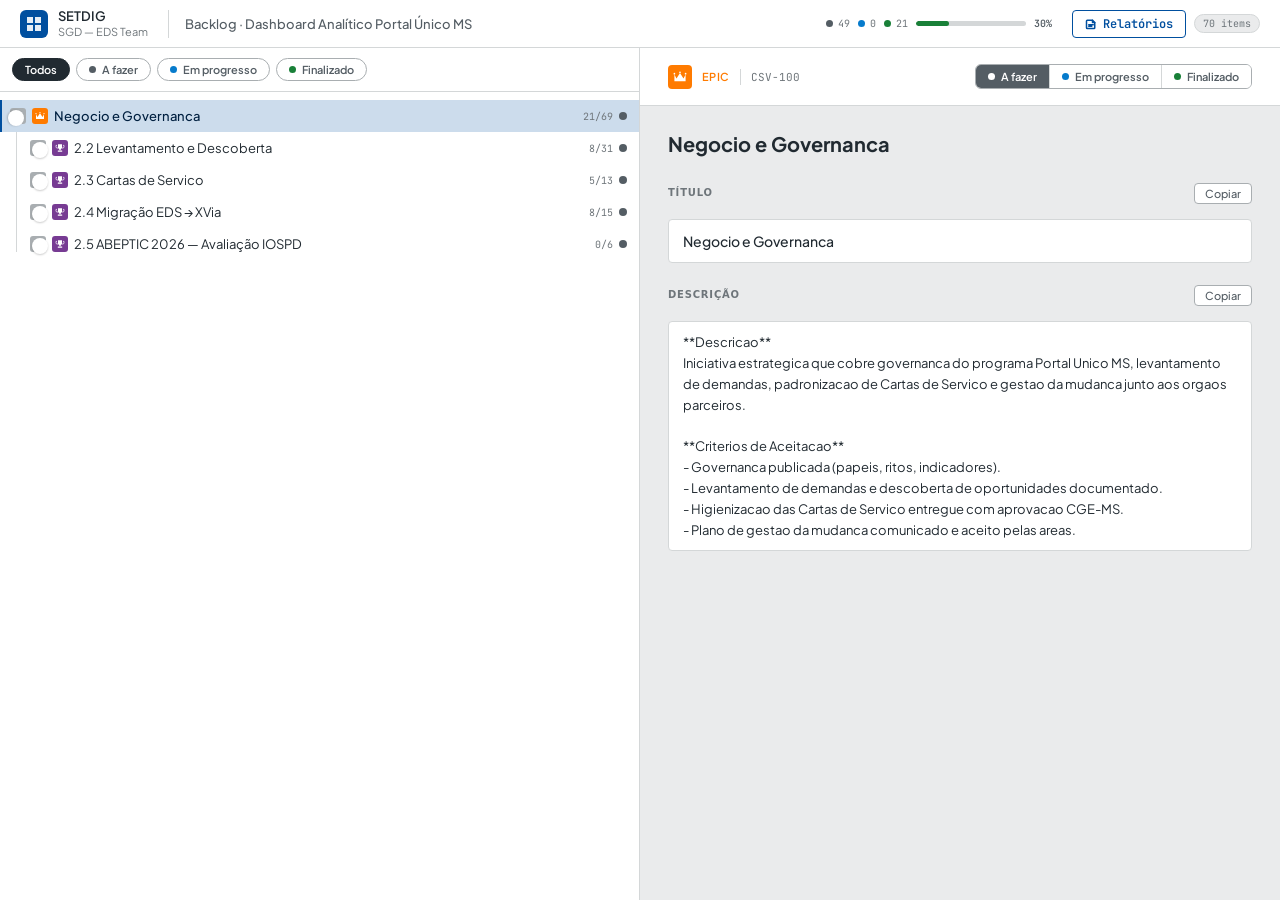
==== commit 5978c4e4: "feat: viewer com DS-MS + responsivo + URLs no relatorio - backlog_viewer.html: importa assets/ds-sis" ====
--- a/backlog_viewer.html
+++ b/backlog_viewer.html
@@ -6,20 +6,23 @@
 <title>Backlog — SETDIG</title>
 <link rel="preconnect" href="https://fonts.googleapis.com">
 <link href="https://fonts.googleapis.com/css2?family=Plus+Jakarta+Sans:wght@300;400;500;600;700&family=JetBrains+Mono:wght@400;500&display=swap" rel="stylesheet">
+<link rel="stylesheet" href="assets/ds-sis.css">
 <style>
 :root {
-  --bg:        #F8F9FB;
+  /* DS-MS tokens remapeados para nomes locais — diff minimo no resto do CSS */
+  --bg:        var(--color-neutral-100);
   --surface:   #FFFFFF;
-  --border:    #E5E8ED;
-  --border-2:  #D0D5DE;
-  --text:      #1A1D23;
-  --text-sub:  #5A6070;
-  --text-muted:#9299A8;
-  --selected:  #EEF3FD;
-  --sel-bar:   #0078D4;
-  --hover:     #F3F5F9;
-
-  /* TFS / Azure DevOps official colors */
+  --border:    var(--color-neutral-200);
+  --border-2:  var(--color-neutral-300);
+  --text:      var(--color-neutral-700);
+  --text-sub:  var(--color-neutral-500);
+  --text-muted:var(--color-neutral-400);
+  --selected:  var(--color-primary-100);
+  --sel-bar:   var(--color-primary-500);
+  --hover:     var(--color-neutral-100);
+  --brand:     var(--color-primary-500);
+
+  /* TFS / Azure DevOps official colors — fora do escopo DS-MS, mantidas */
   --c-epic:    #FF7B00;
   --c-feat:    #773B93;
   --c-pbi:     #009CCC;
@@ -32,10 +35,10 @@
   --c-task-bg: #FFF8E1;
   --c-bug-bg:  #FDECEA;
 
-  /* Status */
-  --s-todo:    #9299A8;
-  --s-prog:    #0078D4;
-  --s-done:    #107C10;
+  /* Status alinhado com DS */
+  --s-todo:    var(--color-neutral-500);
+  --s-prog:    var(--color-info-500);
+  --s-done:    var(--color-success-500);
 
   --indent: 20px;
   --row-h: 32px;
@@ -77,7 +80,7 @@
 
 .hdr-brand-icon {
   width: 28px; height: 28px;
-  background: #0078D4;
+  background: var(--color-primary-500);
   border-radius: 6px;
   display: flex; align-items: center; justify-content: center;
 }
@@ -121,21 +124,24 @@
   font-size: 10px;
 }
 .hdr-link {
-  font-size: 11px;
+  display: inline-flex;
+  align-items: center;
+  gap: 6px;
+  font-size: 12px;
   font-weight: 600;
-  color: var(--text-sub);
+  color: var(--color-primary-500);
   text-decoration: none;
-  padding: 4px 12px;
-  border: 1px solid var(--border);
+  padding: 5px 12px;
+  border: 1px solid var(--color-primary-500);
   border-radius: 4px;
   background: #fff;
-  transition: all 100ms;
+  transition: background 120ms, color 120ms;
 }
 .hdr-link:hover {
-  background: #EEF3FD;
-  border-color: #0078D4;
-  color: #0078D4;
-}
+  background: var(--color-primary-500);
+  color: #fff;
+}
+.hdr-link svg { width: 12px; height: 12px; }
 
 /* ── LAYOUT ── */
 .layout { display: flex; flex: 1; overflow: hidden; }
@@ -206,7 +212,7 @@
   color: var(--text);
   font-weight: 400;
 }
-.node-row.selected .title-text { font-weight: 500; color: #0053a0; }
+.node-row.selected .title-text { font-weight: 500; color: var(--color-primary-700); }
 
 /* guide line */
 .children-wrap { position: relative; }
@@ -319,8 +325,8 @@
   cursor: pointer;
   transition: all 100ms;
 }
-.copy-btn:hover { background: #EEF3FD; border-color: #0078D4; color: #0078D4; }
-.copy-btn.ok { background: #E6F4EA; border-color: #1E7E34; color: #1E7E34; }
+.copy-btn:hover { background: var(--color-primary-100); border-color: var(--color-primary-500); color: var(--color-primary-500); }
+.copy-btn.ok { background: var(--tag-success-background, #D0E8D6); border-color: var(--color-success-500); color: var(--color-success-700); }
 
 .field-value {
   background: #fff;
@@ -379,7 +385,7 @@
   transition: all 120ms;
 }
 .chip .dot { width: 7px; height: 7px; border-radius: 50%; }
-.chip:hover { border-color: #0078D4; color: #0078D4; }
+.chip:hover { border-color: var(--color-primary-500); color: var(--color-primary-500); }
 .chip.active { background: var(--text); border-color: var(--text); color: #fff; }
 
 /* header stats + progress */
@@ -440,6 +446,50 @@
 .status-seg button.active.prog { background: var(--s-prog); }
 .status-seg button.active.done { background: var(--s-done); }
 .status-seg button.active .dot { background: #fff !important; }
+
+/* ── RESPONSIVO ── */
+@media (max-width: 960px) {
+  .tree-panel { width: 40%; min-width: 240px; }
+  .hdr-title { font-size: 13px; }
+}
+
+@media (max-width: 720px) {
+  body { overflow: auto; height: auto; min-height: 100vh; }
+  header {
+    flex-wrap: wrap;
+    height: auto;
+    min-height: 48px;
+    padding: 8px 14px;
+    gap: 8px;
+  }
+  .hdr-brand { padding-right: 12px; margin-right: 8px; }
+  .hdr-title { font-size: 12px; flex-basis: 100%; order: 5; padding: 4px 0 0; }
+  .hdr-right { gap: 6px; flex-wrap: wrap; }
+  .hdr-progress { display: none; }
+  .layout {
+    flex-direction: column;
+    overflow: visible;
+  }
+  .tree-panel {
+    width: 100%;
+    min-width: 0;
+    max-height: 42vh;
+    border-right: none;
+    border-bottom: 1px solid var(--border);
+  }
+  .detail-panel {
+    flex: 1 1 auto;
+    min-height: 50vh;
+  }
+}
+
+@media (max-width: 420px) {
+  .hdr-stat { font-size: 9px; }
+  .hdr-pill { display: none; }
+  .hdr-pct { font-size: 11px; }
+  .hdr-team { display: none; }
+  .filter-bar .chip { padding: 2px 8px; font-size: 10px; }
+}
 </style>
 </head>
 <body>
@@ -463,7 +513,10 @@
     <span class="hdr-stat"><span class="dot" style="background:var(--s-done)"></span><span id="cnt-done">0</span></span>
     <div class="hdr-progress"><div class="hdr-progress-fill" id="hdr-fill"></div></div>
     <span class="hdr-pct" id="hdr-pct">0%</span>
-    <a class="hdr-link" href="relatorios.html">Relatórios</a>
+    <a class="hdr-link" href="relatorios.html" aria-label="Abrir relatórios semanais">
+      <svg viewBox="0 0 16 16" fill="none" stroke="currentColor" stroke-width="2" stroke-linecap="round" stroke-linejoin="round"><path d="M3 3h7l3 3v7a1 1 0 0 1-1 1H3a1 1 0 0 1-1-1V4a1 1 0 0 1 1-1z"/><path d="M10 3v3h3M5 9h6M5 11h4"/></svg>
+      Relatórios
+    </a>
     <span class="hdr-pill" id="hdr-count">— items</span>
   </div>
 </header>
@@ -482,7 +535,7 @@
 </div>
 
 <script>
-const DATA = /*DATA_START*/{"items": [{"csv_id": 100, "tipo": "Epic", "titulo": "Negocio e Governanca", "descricao": "**Descricao**\nIniciativa estrategica que cobre governanca do programa Portal Unico MS, levantamento de demandas, padronizacao de Cartas de Servico e gestao da mudanca junto aos orgaos parceiros.\n\n**Criterios de Aceitacao**\n- Governanca publicada (papeis, ritos, indicadores).\n- Levantamento de demandas e descoberta de oportunidades documentado.\n- Higienizacao das Cartas de Servico entregue com aprovacao CGE-MS.\n- Plano de gestao da mudanca comunicado e aceito pelas areas.", "projeto_ado": "SETDIG", "csv_id_pai": null, "prioridade": 2, "sprint": "", "estimativa_horas": null, "tags": "epic,governanca,programa", "ado_id": "", "status": "A fazer"}, {"csv_id": 101, "tipo": "Feature", "titulo": "2.2 Levantamento e Descoberta", "descricao": "**Descricao**\nLevantar demandas, oportunidades e indicadores que orientem decisoes do programa Portal Unico MS, com base em dados de uso (Matomo, GA4) e analytics consolidados.\n\n**Criterios de Aceitacao**\n- Paineis de uso publicados e atualizados.\n- Backlog de oportunidades priorizado.\n- Aprovacao SGD sobre o dashboard analitico entregue.", "projeto_ado": "SETDIG", "csv_id_pai": 100, "prioridade": 2, "sprint": "", "estimativa_horas": null, "tags": "feature,levantamento,analytics", "ado_id": "", "status": "A fazer"}, {"csv_id": 102, "tipo": "Feature", "titulo": "2.3 Cartas de Servico", "descricao": "**Descricao**\nHigienizacao, padronizacao e melhoria continua da base de Cartas de Servico do Portal Unico MS, em parceria com a CGE-MS.\n\n**Criterios de Aceitacao**\n- Base de cartas auditada e duplicidades identificadas.\n- Relatorio consolidado entregue a CGE-MS.\n- Plano de unificacao aprovado.", "projeto_ado": "SETDIG", "csv_id_pai": 100, "prioridade": 2, "sprint": "", "estimativa_horas": null, "tags": "feature,cartas-servico,higienizacao", "ado_id": "", "status": "A fazer"}, {"csv_id": 103, "tipo": "Product Backlog Item", "titulo": "Dashboard Analitico Portal Unico MS", "descricao": "**Historia do usuario**\nComo gestor da SGD/SETDIG, quero um dashboard analitico consolidando dados de Matomo (Portal Unico), Google Analytics GA4 (MS Digital) e ranking de Cartas de Servico, para tomar decisoes baseadas no uso real do cidadao.\n\n**Requisitos**\n- Painel de Acessos (Matomo, idSite=298): top paginas, palavras-chave buscadas, jornada de navegacao.\n- Painel MS Digital (GA4): activeUsers + screenPageViews com filtro de periodo.\n- Ranking de Cartas de Servico com comparativo mensal.\n- App em producao: https://setdig-dados.streamlit.app/\n\n**Criterios de Aceitacao**\n- 3 paineis funcionando (Matomo, GA4, Ranking).\n- Filtro de periodo em todos os paineis.\n- Cache (`@st.cache_data`) ativo para evitar timeout em `period=year`.\n- Visualizacao aprovada pela SGD.", "projeto_ado": "SETDIG", "csv_id_pai": 101, "prioridade": 2, "sprint": "Sprint 1", "estimativa_horas": null, "tags": "dashboard,matomo,ga4,portal-unico", "ado_id": "", "status": "A fazer"}, {"csv_id": 104, "tipo": "Task", "titulo": "Visualizar top paginas mais acessadas por periodo", "descricao": "Implementar painel \"Top paginas mais acessadas\" no Matomo, com filtro de periodo.\n\nSubatividades:\n- Criar `matomo_client.py` com autenticacao e builder de URL.\n- Implementar `Actions.getPageUrls` em `data_processor.py`.\n- Renderizar grafico de barras no `app.py` (top 10 paginas).", "projeto_ado": "SETDIG", "csv_id_pai": 103, "prioridade": 2, "sprint": "Sprint 1", "estimativa_horas": 9, "tags": "matomo,top-paginas", "ado_id": "", "status": "A fazer"}, {"csv_id": 105, "tipo": "Task", "titulo": "Exibir palavras-chave mais buscadas no portal", "descricao": "Implementar painel \"Palavras-chave buscadas no portal\".\n\nSubatividades:\n- Implementar `Actions.getSiteSearchKeywords` e exibir tabela.", "projeto_ado": "SETDIG", "csv_id_pai": 103, "prioridade": 2, "sprint": "Sprint 1", "estimativa_horas": 3, "tags": "matomo,busca", "ado_id": "", "status": "A fazer"}, {"csv_id": 106, "tipo": "Task", "titulo": "Mostrar jornada de navegacao (Transitions) da carta principal", "descricao": "Exibir jornada de entrada/saida da carta de servico principal via Matomo Transitions.\n\nSubatividades:\n- Implementar `Transitions.getTransitionsForPageUrl`.\n- Exibir diagrama de fluxo (entrada/saida) com Plotly.\n- Adicionar `@st.cache_data` para evitar timeout em `period=year`.", "projeto_ado": "SETDIG", "csv_id_pai": 103, "prioridade": 3, "sprint": "Sprint 2", "estimativa_horas": 11, "tags": "matomo,transitions,jornada", "ado_id": "", "status": "A fazer"}, {"csv_id": 107, "tipo": "Task", "titulo": "Integrar dados GA4 para app MS Digital", "descricao": "Conectar GA4 Data API e criar painel MS Digital no app.\n\nSubatividades:\n- Conectar GA4 Data API em `ga4_client.py` (`activeUsers` + `screenPageViews`).\n- Criar painel MS Digital no `app.py` com filtro de periodo.", "projeto_ado": "SETDIG", "csv_id_pai": 103, "prioridade": 2, "sprint": "Sprint 1", "estimativa_horas": 10, "tags": "ga4,ms-digital", "ado_id": "", "status": "A fazer"}, {"csv_id": 108, "tipo": "Task", "titulo": "Filtrar e rankear Cartas de Servico via regex nas URLs", "descricao": "Filtrar acessos a Cartas de Servico via regex e exibir ranking com comparativo mensal.\n\nSubatividades:\n- Definir regex pattern para Cartas de Servico em `data_processor.py`.\n- Exibir ranking de cartas com acessos e comparativo mensal.", "projeto_ado": "SETDIG", "csv_id_pai": 103, "prioridade": 2, "sprint": "Sprint 2", "estimativa_horas": 6, "tags": "cartas,ranking,regex", "ado_id": "", "status": "A fazer"}, {"csv_id": 109, "tipo": "Product Backlog Item", "titulo": "Cruzamento e Higienizacao de Cartas de Servico (CGE-MS)", "descricao": "**Historia do usuario**\nComo gestor da CGE-MS, quero identificar cartas de servico duplicadas ou muito similares entre orgaos diferentes, para decidir quais unificar, mantendo a base limpa e padronizada.\n\n**Requisitos**\n- Extracao reprodutivel da base via Postgres (com VPN).\n- Score composto de similaridade em 8 campos: titulo 25%, descricao 20%, etapas 15%, requisitos 15%, publico 10%, nome popular 5%, palavra-chave 5%, tempo 5%.\n- Deteccao de duplicatas exatas + clusters de similares (threshold default 0.65).\n- Relatorio HTML standalone offline com KPIs, treemap, filtro por orgao e diff entre copias.\n\n**Criterios de Aceitacao**\n- Comando `run.bat --tudo` roda pipeline completo.\n- Relatorio `exports/relatorio.html` abre offline em Chrome/Edge.\n- Diff visual por cluster + pontuacao de qualidade do cadastro.\n- Aprovacao da CGE-MS sobre o formato.", "projeto_ado": "SETDIG", "csv_id_pai": 102, "prioridade": 2, "sprint": "Sprint 3", "estimativa_horas": null, "tags": "cge,cruzamento,similaridade", "ado_id": "", "status": "A fazer"}, {"csv_id": 110, "tipo": "Task", "titulo": "Detectar colunas HTML/entities (--probe-schema)", "descricao": "Varredura read-only da base para identificar colunas TEXT/VARCHAR com HTML/entities residuais.\n\nSubatividades:\n- Adicionar flag `--probe-schema` em `cli.py` que invoca rotina de deteccao e imprime tabela resumida.", "projeto_ado": "SETDIG", "csv_id_pai": 109, "prioridade": 2, "sprint": "Sprint 3", "estimativa_horas": 4, "tags": "dba,probe-schema", "ado_id": "", "status": "A fazer"}, {"csv_id": 111, "tipo": "Task", "titulo": "Snapshot completo das cartas ativas", "descricao": "Pipeline de extracao + limpeza + gravacao CSV. Base reprodutivel para todo o cruzamento.\n\nSubatividades:\n- Implementar `queries.py` com SELECT principal + JOIN `gerenciamento_jornada` para trazer etapas.\n- Implementar `extracao.py` orquestrando fetch + limpeza + gravacao CSV em `exports/`.\n- Implementar `db.py` carregando credenciais via `python-dotenv` (.env + VPN).\n- Implementar `normalize.py` (lowercase, sem acento, colapso de espacos, strip).\n- Implementar `html_clean.py` (strip HTML + decode entities `html.unescape` + regex).\n- Escrever `tests/test_smoke_db.py` + `tests/test_html_clean.py`.", "projeto_ado": "SETDIG", "csv_id_pai": 109, "prioridade": 2, "sprint": "Sprint 3", "estimativa_horas": 16, "tags": "snapshot,extracao,postgres", "ado_id": "", "status": "A fazer"}, {"csv_id": 112, "tipo": "Task", "titulo": "Detectar duplicatas exatas e similares", "descricao": "Computar score composto, agrupar em clusters e expor CLI configuravel.\n\nSubatividades:\n- Implementar `similaridade.py` com score composto dos 8 campos.\n- Implementar `clusters.py` (union-find sobre threshold + diff de cluster).\n- Expor flags `--threshold` e `--incluir-inativas` em `cli.py`.", "projeto_ado": "SETDIG", "csv_id_pai": 109, "prioridade": 2, "sprint": "Sprint 3", "estimativa_horas": 10, "tags": "similaridade,clusters", "ado_id": "", "status": "A fazer"}, {"csv_id": 113, "tipo": "Task", "titulo": "Pontuacao de qualidade + cadastro modelo sugerido", "descricao": "Heuristica que pontua cada carta e sugere a melhor como modelo dentro do cluster.\n\nSubatividades:\n- Implementar heuristica (peso por campo preenchido + tamanho minimo descricao) e marcar cadastro de maior pontuacao como sugerido.", "projeto_ado": "SETDIG", "csv_id_pai": 109, "prioridade": 2, "sprint": "Sprint 4", "estimativa_horas": 4, "tags": "qualidade,modelo", "ado_id": "", "status": "A fazer"}, {"csv_id": 114, "tipo": "Task", "titulo": "Relatorio HTML offline (KPIs, treemap, diff)", "descricao": "Relatorio HTML standalone com 3 KPIs no topo, treemap, filtro/busca e diff por cluster.\n\nSubatividades:\n- Template `templates/relatorio.html.j2` com 3 KPIs + treemap interativo.\n- Filtro por orgao (select) + busca por titulo (input), client-side.\n- Bloco de diff visual por cluster (iguais colapsados, divergentes lado a lado).\n- Otimizacao CSS @media print para A4.", "projeto_ado": "SETDIG", "csv_id_pai": 109, "prioridade": 2, "sprint": "Sprint 4", "estimativa_horas": 12, "tags": "relatorio,html,kpi,treemap", "ado_id": "", "status": "A fazer"}, {"csv_id": 115, "tipo": "Feature", "titulo": "2.4 Migração EDS → XVia", "descricao": "Documentação de governança para migração do ecossistema EDS (Control SSO, Admin, Atendimento, Integrador, FormFlow, CMS) para a plataforma XVia. Contrato de 180 dias de migração + 18 meses de operação. 36 serviços MS Digital a migrar + 10 novos autoatendimentos. 465.279+ usuários ativos.", "projeto_ado": "SETDIG", "csv_id_pai": 100, "prioridade": 1, "sprint": "", "estimativa_horas": null, "tags": "xvia migracao-eds", "ado_id": "", "status": "A fazer"}, {"csv_id": 116, "tipo": "Product Backlog Item", "titulo": "Documentação de governança módulo FormFlow", "descricao": "Como PO, quero ter a documentação de governança do módulo FormFlow completa (visão funcional + documentacao-tecnica.md) para subsidiar o repasse à equipe XVia e reduzir risco operacional na transição. Módulos Control/Admin/Atendimento/Integrador/CMS já possuem doc oficial — FormFlow é o único pendente.", "projeto_ado": "SETDIG", "csv_id_pai": 115, "prioridade": 1, "sprint": "", "estimativa_horas": 8, "tags": "xvia formflow documentacao", "ado_id": "", "status": "A fazer"}, {"csv_id": 117, "tipo": "Task", "titulo": "Criar documentacao-tecnica.md do módulo FormFlow", "descricao": "Ler Modulo FormFlow - v1.md e anexos em modulos/formflow/. Consultar manual EDS (https://manuais_ms.gitlab.io/forms/) via Playwright/Firecrawl. Preencher template modulos/TEMPLATE-MODULO.md com as 14+ seções técnicas (stack, fluxos, regras de negócio, integrações, gaps). Seguir padrão dos demais módulos oficiais.", "projeto_ado": "SETDIG", "csv_id_pai": 116, "prioridade": 1, "sprint": "", "estimativa_horas": 6, "tags": "xvia formflow", "ado_id": "", "status": "A fazer"}, {"csv_id": 118, "tipo": "Task", "titulo": "Revisar gaps Modulo FormFlow v1 com equipe XVia", "descricao": "Identificar e documentar gaps na documentação atual do FormFlow (itens marcados como [a confirmar com EDS] ou 💡 [IA sugere]). Agendar validação com contato técnico EDS/XVia. Registrar veredito por gap no documento.", "projeto_ado": "SETDIG", "csv_id_pai": 116, "prioridade": 1, "sprint": "", "estimativa_horas": 3, "tags": "xvia formflow gaps", "ado_id": "", "status": "A fazer"}, {"csv_id": 119, "tipo": "Product Backlog Item", "titulo": "Validação e handoff dos documentos com fornecedor XVia", "descricao": "Como PO, quero que todos os documentos de governança dos 6 módulos (Control, Admin, Atendimento, Integrador, FormFlow, CMS) sejam validados pelo novo fornecedor XVia antes do início formal da operação, garantindo entendimento compartilhado das regras de negócio.", "projeto_ado": "SETDIG", "csv_id_pai": 115, "prioridade": 1, "sprint": "", "estimativa_horas": 12, "tags": "xvia handoff validacao", "ado_id": "", "status": "A fazer"}, {"csv_id": 120, "tipo": "Task", "titulo": "Consolidar lista de gaps por módulo (todos os 6)", "descricao": "Varrer os 6 documentos oficiais (modulos/*/Modulo *-v*.md) buscando ocorrências de '[a confirmar com EDS]', '💡 [IA sugere]' e seções incompletas. Gerar planilha de gaps: módulo | seção | gap | status | responsável.", "projeto_ado": "SETDIG", "csv_id_pai": 119, "prioridade": 1, "sprint": "", "estimativa_horas": 4, "tags": "xvia gaps auditoria", "ado_id": "", "status": "A fazer"}, {"csv_id": 121, "tipo": "Task", "titulo": "Agendar reunião de repasse técnico com equipe XVia", "descricao": "Preparar pauta de repasse com base na lista de gaps (Task #120) e nos documentos oficiais. Contato técnico Integrador: miguel.alencar@extreme.digital. Incluir demo dos fluxos críticos: Control SSO (pré-requisito de todos), Integrador (webhook → API destino), FormFlow (formulários).", "projeto_ado": "SETDIG", "csv_id_pai": 119, "prioridade": 1, "sprint": "", "estimativa_horas": 2, "tags": "xvia handoff reuniao", "ado_id": "", "status": "A fazer"}, {"csv_id": 122, "tipo": "Feature", "titulo": "2.5 ABEPTIC 2026 — Avaliação IOSPD", "descricao": "Participação do MS na avaliação do IOSPD (Índice de Oferta de Serviços Públicos Digitais) — ABEPTIC 2026. Envolve: convalidação das evidências por dimensão, defesa do relatório e submissão final. Referência: Relatório ABEP26.pdf + backlog_convalidacao_v3.csv em projetos/projeto-abep/.", "projeto_ado": "SETDIG", "csv_id_pai": 100, "prioridade": 2, "sprint": "", "estimativa_horas": null, "tags": "abep iospd pesquisa", "ado_id": "", "status": "A fazer"}, {"csv_id": 123, "tipo": "Product Backlog Item", "titulo": "Convalidação IOSPD 2026 — MS", "descricao": "Como responsável técnico, quero ter todas as dimensões do IOSPD convalidadas com evidências suficientes (✅ ou ⚠️ documentado) para que o MS possa submeter o relatório final ao ABEP 2026 sem pendências críticas.", "projeto_ado": "SETDIG", "csv_id_pai": 122, "prioridade": 2, "sprint": "", "estimativa_horas": 16, "tags": "abep iospd convalidacao", "ado_id": "", "status": "A fazer"}, {"csv_id": 124, "tipo": "Task", "titulo": "Finalizar evidências Dimensão 1.1 para defesa", "descricao": "Revisar Defesa_Dimensao_1.1.docx em projeto-abep/convalidacao/. Verificar qualificadores ⚠️ (parcial) e ❌ (não atendido) no RELATÓRIO DE CONVALIDAÇÃO - IOSPD 2026.csv. Buscar documentos complementares (decretos, portarias, PTD) para converter ⚠️ em ✅ onde possível.", "projeto_ado": "SETDIG", "csv_id_pai": 123, "prioridade": 2, "sprint": "", "estimativa_horas": 4, "tags": "abep dimensao-1.1 evidencias", "ado_id": "", "status": "A fazer"}, {"csv_id": 125, "tipo": "Task", "titulo": "Revisar backlog_convalidacao_v3.csv e fechar gaps abertos", "descricao": "Abrir backlog_convalidacao_v3.csv, filtrar linhas com status ⚠️ e ❌. Para cada gap: identificar evidência faltante, buscar no site oficial do governo MS ou em decretos/portarias. Usar prompt avalia-pergunta.md para avaliação automatizada via Claude Code.", "projeto_ado": "SETDIG", "csv_id_pai": 123, "prioridade": 2, "sprint": "", "estimativa_horas": 6, "tags": "abep convalidacao gaps", "ado_id": "", "status": "A fazer"}, {"csv_id": 126, "tipo": "Task", "titulo": "Submeter relatório final IOSPD ao ABEP 2026", "descricao": "Consolidar Relatorio_Convalidacao_MS.html com versão final aprovada. Verificar prazo de submissão ABEPTIC 2026. Exportar evidências no formato exigido. Submeter via canal oficial ABEP.", "projeto_ado": "SETDIG", "csv_id_pai": 123, "prioridade": 2, "sprint": "", "estimativa_horas": 2, "tags": "abep submissao relatorio", "ado_id": "", "status": "A fazer"}, {"csv_id": 127, "tipo": "Product Backlog Item", "titulo": "Estudo de Uso do Filtro de Perfil — bench-carta", "descricao": "Estudo concluído (base 2025): recomendação REMOVER os filtros de Órgão e Perfil do Portal Único. Taxa de uso real do filtro estimada em ~0,091% dos visitantes da home — abaixo do limiar de 2%. Aba Servidor Público: 366 acessos/ano. PBI cobre comunicação e desdobramentos da recomendação.", "projeto_ado": "SETDIG", "csv_id_pai": 101, "prioridade": 2, "sprint": "", "estimativa_horas": 6, "tags": "bench-carta filtro-perfil analytics", "ado_id": "", "status": "A fazer"}, {"csv_id": 128, "tipo": "Task", "titulo": "Elaborar apresentação gerencial da recomendação REMOVER", "descricao": "Preparar apresentação para a gestora (Duda/SGD) com base no relatório docs/estudo-uso-filtro-perfil.md. Incluir: funil de 3 etapas (home → serviço → filtro), KPIs em linguagem simples, comparativo proxy ingênuo (6,05%) vs taxa corrigida (0,091%), recomendação clara REMOVER com justificativa.", "projeto_ado": "SETDIG", "csv_id_pai": 127, "prioridade": 2, "sprint": "", "estimativa_horas": 3, "tags": "bench-carta apresentacao gestao", "ado_id": "", "status": "A fazer"}, {"csv_id": 129, "tipo": "Task", "titulo": "Documentar limitação de event tracking e propor instrumentação", "descricao": "Registrar formalmente a limitação identificada na Fase 1: troca de aba no filtro de Perfil é DOM swap puro — invisível ao Matomo. Redigir proposta de event tracking (ex: dataLayer push ou Custom Dimension Matomo) para medição exata em versão futura. Salvar em docs/ do repo bench-carta.", "projeto_ado": "SETDIG", "csv_id_pai": 127, "prioridade": 3, "sprint": "", "estimativa_horas": 2, "tags": "bench-carta event-tracking matomo", "ado_id": "", "status": "A fazer"}, {"csv_id": 130, "tipo": "Product Backlog Item", "titulo": "Prototipagem Seção Categorias Portal MS", "descricao": "Como PO, quero ter o protótipo da nova seção de categorias do Portal MS validado com as partes interessadas para decidir se avança para implementação. Protótipo React/Vite disponível em projetos/prototipo-categorias-ms/ com responsividade testada (desktop 1280, tablet 639/640, mobile 390).", "projeto_ado": "SETDIG", "csv_id_pai": 101, "prioridade": 2, "sprint": "", "estimativa_horas": 5, "tags": "prototipo categorias portal-ms", "ado_id": "", "status": "A fazer"}, {"csv_id": 131, "tipo": "Task", "titulo": "Apresentar protótipo de categorias para validação com partes interessadas", "descricao": "Executar o protótipo localmente (npm run dev em prototipo-categorias-ms/). Agendar sessão de validação com SGD/SETDIG. Demonstrar variações responsivas (desktop, tablet, mobile) e o comportamento de expansão de categoria (verify-category-expanded.png). Coletar feedback estruturado.", "projeto_ado": "SETDIG", "csv_id_pai": 130, "prioridade": 2, "sprint": "", "estimativa_horas": 2, "tags": "prototipo validacao apresentacao", "ado_id": "", "status": "A fazer"}, {"csv_id": 132, "tipo": "Task", "titulo": "Registrar feedback e definir próximos passos do protótipo", "descricao": "Após sessão de validação (Task #131): documentar feedback por stakeholder, classificar em: implementar como está / revisar design / descartar. Se aprovado: abrir issue no repositório do Portal Único para implementação. Registrar decisão no Diário de Decisões (skill /decisao).", "projeto_ado": "SETDIG", "csv_id_pai": 130, "prioridade": 2, "sprint": "", "estimativa_horas": 2, "tags": "prototipo feedback decisao", "ado_id": "", "status": "A fazer"}, {"csv_id": 133, "tipo": "Product Backlog Item", "titulo": "Levantamento Material Design System MS (DS-MS)", "descricao": "Levantamento do material existente do Design System do Governo de MS (DS-MS). Artefatos coletados: tokens de cores e tipografia (colors_and_type.css), componentes (components.css), UI kits e assets visuais. Objetivo: ter referência centralizada para uso nos projetos SETDIG.", "projeto_ado": "SETDIG", "csv_id_pai": 101, "prioridade": 3, "sprint": "", "estimativa_horas": 4, "tags": "ds-ms design-system", "ado_id": "", "status": "A fazer"}, {"csv_id": 134, "tipo": "Task", "titulo": "Publicar catálogo DS-MS no vault Obsidian e wiki TFS", "descricao": "Organizar artefatos de projetos/DS-MS Design System/ (colors_and_type.css, components.css, ui_kits/, assets/) em nota estruturada no vault Obsidian (10-conhecimento/setdig/ ou equivalente). Incluir: paleta de cores, tipografia, componentes disponíveis e link para o repositório.", "projeto_ado": "SETDIG", "csv_id_pai": 133, "prioridade": 3, "sprint": "", "estimativa_horas": 3, "tags": "ds-ms obsidian catalogo", "ado_id": "", "status": "A fazer"}, {"csv_id": 135, "tipo": "Product Backlog Item", "titulo": "Mapeamento Institucional XVia — Órgãos do Governo MS", "descricao": "**Historia do usuario**\nComo analista SETDIG, quero ter o cadastro institucional dos 47 orgaos do governo MS (secretario, missao, competencias, estrutura interna) carregado em SQLite e sincronizado com vault Obsidian, para subsidiar analises de governanca digital, relatorios institucionais e o organograma oficial.\n\n**Requisitos**\n- Pipeline ETL: PDF organograma + Orgaos.csv + Site.csv + scraping /a-secretaria/ -> SQLite\n- Schema com 3 tabelas: secretaria, estrutura_interna, scraping_log\n- Diagrama Mermaid do organograma derivado do Decreto 16.165/2023\n- Notas bidirecionais no vault Obsidian (10-conhecimento/secretarias/)\n\n**Criterios de Aceitacao**\n- 47 orgaos cadastrados em institucional.db (Fase C concluida)\n- 14 secretarias com dados de scraping coletados (Fase E concluida)\n- Fase F (upsert SQLite com dados de scraping) executada\n- Fase G (organograma.md Mermaid) gerada\n- Fase H (notas Obsidian) publicadas no vault\n- Decisao registrada sobre os 24 orgaos com /a-secretaria/ retornando 404", "projeto_ado": "SETDIG", "csv_id_pai": 101, "prioridade": 2, "sprint": "", "estimativa_horas": 16, "tags": "xvia orgaos-institucionais sqlite obsidian", "ado_id": "", "status": "A fazer"}, {"csv_id": 136, "tipo": "Task", "titulo": "Relatório CGE — análise de 216 erros reportados em serviços do Portal Único", "descricao": "Processar exports CSV do CGE (2026-05-28T12-28 e 2026-05-28T12-50, 216 linhas cada) com erros reportados pelo cidadao em servicos do Portal Unico MS. Cruzar com Analytics Dashboard.pdf e gerar relatorio consolidado por orgao e tipo de erro.\n\nSubatividades:\n- Normalizar encoding dos CSVs (cp1252 -> utf-8) e cabecalhos\n- Agrupar por Orgao, Servico, Tipo de Erro\n- Calcular taxas Atendido / Corrigido / Resolucao\n- Cruzar com dados de trafego do dashboard (Matomo idSite=298)\n- Gerar relatorio HTML/markdown com ranking de servicos mais reportados\n- Apresentar a CGE-MS e SGD", "projeto_ado": "SETDIG", "csv_id_pai": 103, "prioridade": 2, "sprint": "", "estimativa_horas": 6, "tags": "relatorio-cge erros portal-unico cge", "ado_id": "", "status": "A fazer"}, {"csv_id": 137, "tipo": "Product Backlog Item", "titulo": "Backlog TFS SETDIG — viewer + skill /tfs para Claude Code", "descricao": "**Historia do usuario**\nComo equipe SETDIG, quero ter um backlog TFS local em xlsx com viewer HTML estilo Azure DevOps e skill /tfs para inserir work items via linguagem natural no Claude Code, para reduzir atrito de gestao de backlog sem depender de acesso ao Azure DevOps oficial.\n\n**Requisitos**\n- backlog.xlsx com schema TFS (csv_id, tipo, titulo, descricao, csv_id_pai, prioridade, sprint, estimativa_horas, tags, ado_id)\n- Conversor xlsx_to_json.py gerando backlog.json + backlog_viewer.html\n- Skill /tfs em ~/.claude/skills/tfs/SKILL.md respeitando hierarquia Epic->Feature->PBI->Task\n- Padroes de descricao por tipo (Epic/Feature, PBI, Task, Bug) conforme TFS.pdf v1 jul/2024\n\n**Criterios de Aceitacao**\n- Viewer HTML renderiza arvore hierarquica e abre no browser\n- Skill /tfs instalada globalmente e funcional\n- Insercao via linguagem natural mostra previa antes de salvar\n- Apos salvar, xlsx_to_json.py executa e atualiza viewer\n- Campo ado_id permite vincular item local ao Azure DevOps oficial", "projeto_ado": "SETDIG", "csv_id_pai": 101, "prioridade": 3, "sprint": "", "estimativa_horas": 8, "tags": "tooling tfs backlog skill claude-code", "ado_id": "", "status": "A fazer"}, {"csv_id": 138, "tipo": "Product Backlog Item", "titulo": "Estudo de Limite de Caracteres das Cartas de Servico (cruzamento-carta)", "descricao": "Levantar quantos caracteres a maioria das cartas de servico utiliza para avaliar se faz sentido criar limite de caracteres. Contexto: aproveitar repo C:\\Users\\Fabio\\Documents\\SETDIG\\2026\\projetos\\cruzamento-carta e criar nova sessao trazendo este estudo.", "projeto_ado": "SETDIG", "csv_id_pai": 102, "prioridade": 2, "sprint": "", "estimativa_horas": null, "tags": "cartas-servico", "ado_id": "", "status": "A fazer"}, {"csv_id": 139, "tipo": "Product Backlog Item", "titulo": "Remocao de Itens do Portal MS - Periodo Eleitoral 2026", "descricao": "Remover itens do ms.gov.br referentes ao periodo eleitoral, com base no documento C:\\Users\\Fabio\\Downloads\\Alteracoes periodo eleitoral 2026 (1).docx", "projeto_ado": "SETDIG", "csv_id_pai": 101, "prioridade": 2, "sprint": "", "estimativa_horas": null, "tags": "governanca;eleitoral", "ado_id": "", "status": "A fazer"}, {"csv_id": 140, "tipo": "Product Backlog Item", "titulo": "Atualizacao do Prototipo da Carta de Servico pos-Workshop", "descricao": "Atualizar prototipo da carta de servico com base no resultado do workshop de ontem. Referencia: C:\\Users\\Fabio\\Downloads\\WhatsApp Image 2026-06-11 at 09.28.43.jpeg", "projeto_ado": "SETDIG", "csv_id_pai": 102, "prioridade": 2, "sprint": "", "estimativa_horas": null, "tags": "cartas-servico;prototipo", "ado_id": "", "status": "A fazer"}, {"csv_id": 141, "tipo": "Product Backlog Item", "titulo": "Apresentacao Indice ABEP p/ Comite", "descricao": "Consultar vault Obsidian sobre ABEP e montar apresentacao simples (2-3 slides) sobre o indice ABEP para o comite: slide 1 = indice e nossos resultados passados; slide 2 = dimensao da linguagem simples e como avaliam.", "projeto_ado": "SETDIG", "csv_id_pai": 122, "prioridade": 2, "sprint": "", "estimativa_horas": null, "tags": "abep;comite;linguagem-simples", "ado_id": "", "status": "A fazer"}, {"csv_id": 142, "tipo": "Product Backlog Item", "titulo": "Apresentacao MAD - Acessibilidade & SEO x Linguagem Simples p/ Comite", "descricao": "Mostrar ao comite que acessibilidade e SEO impactam linguagem simples e que a SETDIG mede isso (MAD - Monitor de Acessibilidade Digital). Slide-chave: explicar o que sao os indicadores - Acessibilidade (quao bem o site serve pessoas com deficiencia, ex. 96) e SEO (quao otimizado p/ ser encontrado, ex. 92) e a ponte com linguagem simples. Ref Canva: https://www.canva.com/design/DAHMRauLCl4/LR-D0EouQSTVknqX9tiMdA/edit", "projeto_ado": "SETDIG", "csv_id_pai": 122, "prioridade": 2, "sprint": "", "estimativa_horas": null, "tags": "mad;acessibilidade;seo;linguagem-simples;comite", "ado_id": "", "status": "A fazer"}, {"csv_id": 143, "tipo": "Product Backlog Item", "titulo": "Modelo de Governança de Conteúdo e Estrutura de Projetos (GCS) — padronização de pastas, PoC X-Via", "descricao": "**História do usuário**\nComo equipe de projetos da SETDIG, quero um padrão de organização de pastas e artefatos na rede interna (Z:), para localizar documentos rapidamente e eliminar retrabalho e duplicidade.\n\n**Requisitos**\n- Modelo GCS reaproveitável: princípios, estrutura padrão, regras de nomeação e versionamento\n- Mapa da estrutura atual do X-Via (diagnóstico das dores)\n- Mapa da estrutura ideal (GCS aplicado, cada artefato posicionado)\n- Caso aplicado X-Via com antes x depois e métricas\n- Versões DOCX com timbrado oficial SETDIG\n- Repositório privado versionado no GitHub\n\n**Critérios de Aceitação**\n- ETP final alcançável em no máximo 3 cliques na estrutura proposta\n- Profundidade máxima de 3 níveis de pasta\n- Zero arquivos duplicados (fonte única da verdade)\n- Nomeação padronizada: minúsculas, prefixo NN-, kebab-case, datas ISO [AAAA-MM-DD]\n- Documentos GCS aprovados e publicados (Markdown + DOCX timbrado)", "projeto_ado": "SETDIG", "csv_id_pai": 115, "prioridade": 2, "sprint": "", "estimativa_horas": null, "tags": "governanca,gcs,xvia,documentacao", "ado_id": "", "status": "A fazer"}, {"csv_id": 144, "tipo": "Product Backlog Item", "titulo": "TODO do dia — DS-MS Storybook, revisão Duda, rename projeto, envio XVia (2026-06-22)", "descricao": "", "projeto_ado": "SETDIG", "csv_id_pai": 101, "prioridade": 1, "sprint": "", "estimativa_horas": null, "tags": "", "ado_id": "", "status": "A fazer"}, {"csv_id": 145, "tipo": "Task", "titulo": "Deixar Storybook DS-MS fiel à documentação dos componentes", "descricao": "", "projeto_ado": "SETDIG", "csv_id_pai": 144, "prioridade": 1, "sprint": "", "estimativa_horas": null, "tags": "", "ado_id": "", "status": "A fazer"}, {"csv_id": 146, "tipo": "Task", "titulo": "Revisar conteúdo do Storybook que não consegue atualizar (pedido Duda)", "descricao": "", "projeto_ado": "SETDIG", "csv_id_pai": 144, "prioridade": 1, "sprint": "", "estimativa_horas": null, "tags": "", "ado_id": "", "status": "A fazer"}, {"csv_id": 147, "tipo": "Task", "titulo": "Renomear projeto \"Maturidade Digital\" -> \"Censo de Serviços Digitais\"", "descricao": "", "projeto_ado": "SETDIG", "csv_id_pai": 144, "prioridade": 1, "sprint": "", "estimativa_horas": null, "tags": "", "ado_id": "", "status": "A fazer"}, {"csv_id": 148, "tipo": "Task", "titulo": "Encaminhar documentação/gravação a maycon.lisboa@xvia.com.br e aylime.queiroz@xvia.com.br", "descricao": "", "projeto_ado": "SETDIG", "csv_id_pai": 144, "prioridade": 1, "sprint": "", "estimativa_horas": null, "tags": "", "ado_id": "", "status": "A fazer"}, {"csv_id": 149, "tipo": "Product Backlog Item", "titulo": "[CARTAS] Extracoes de demandas SEFAZ/Financas - 24-06-2026", "descricao": "**Historia do usuario**\nComo analista, quero entregar quatro extracoes de cartas de servico solicitadas pela SEFAZ e area de Financas, para que essas areas tenham os dados que precisam para revisar servicos.\n\n**Resumo**\nEntreguei 4 extracoes para SEFAZ e Financas.\n\n**Local**\nC:\\Users\\framos\\Documents\\SETDIG\\2026\\Projetos\\extracao-carta\n**Requisitos**\n- Entregar categorias de cartas pedidas pela SEFAZ.\n- Identificar servicos ausentes na area de Financas e Impostos.\n- Comparar o que esta no portal com o que esta no banco (Financas e Impostos).\n- Listar todas as cartas ativas em um unico arquivo.\n\n**Criterios de Aceitacao**\n- Cada uma das 4 entregas tem arquivo final pronto em `extracao-carta/demandas/2026-06/`.\n", "projeto_ado": "SETDIG", "csv_id_pai": 102, "prioridade": 2, "sprint": "", "estimativa_horas": null, "tags": "cartas extracao sefaz financas", "ado_id": "", "status": "Finalizado"}, {"csv_id": 150, "tipo": "Product Backlog Item", "titulo": "[X-VIA] Onboarding analista de negocio - 24-06-2026", "descricao": "**Historia do usuario**\nComo analista da SETDIG, quero apresentar o GDI e como a SETDIG funciona para a analista de negocio nova da XVia, para que ela consiga comecar a atuar com contexto suficiente.\n\n**Resumo**\nApresentei GDI e SETDIG para analista nova da XVia.\n\n**Local**\n—\n**Requisitos**\n- Apresentar o que e o GDI e o papel da SETDIG.\n- Mostrar como o time se organiza e quem faz o que.\n- Tirar duvidas iniciais.\n\n**Criterios de Aceitacao**\n- Reuniao realizada; analista da XVia entendeu o panorama basico para comecar.\n", "projeto_ado": "SETDIG", "csv_id_pai": 115, "prioridade": 2, "sprint": "", "estimativa_horas": null, "tags": "xvia onboarding gdi", "ado_id": "", "status": "Finalizado"}, {"csv_id": 151, "tipo": "Product Backlog Item", "titulo": "[X-VIA] Alinhamento com Brenda sobre documento - 24-06-2026", "descricao": "**Historia do usuario**\nComo analista, quero alinhar com a Brenda da XVia os pontos de ajuste no documento em revisao, para fechar a proxima versao sem retrabalho.\n\n**Resumo**\nFechei lista de ajustes do documento com a Brenda.\n\n**Local**\nC:\\Users\\framos\\Documents\\SETDIG\\2026\\Projetos\\documentacao-xvia\n**Requisitos**\n- Listar pontos pendentes do documento.\n- Discutir cada ponto com a Brenda.\n- Definir quem ajusta o que e em qual prazo.\n\n**Criterios de Aceitacao**\n- Lista de ajustes acordada e registrada.\n", "projeto_ado": "SETDIG", "csv_id_pai": 115, "prioridade": 2, "sprint": "", "estimativa_horas": null, "tags": "xvia brenda documento alinhamento", "ado_id": "", "status": "Finalizado"}, {"csv_id": 152, "tipo": "Product Backlog Item", "titulo": "[DS-MS] POC Storybook do Design System MS - 24-06-2026", "descricao": "**Historia do usuario**\nComo time de Design System, quero apresentar a proposta de usar Storybook e ter uma POC funcionando, para mostrar que o caminho e viavel antes de escalar.\n\n**Resumo**\nApresentei Storybook e POC rodando.\n\n**Local**\nC:\\Users\\framos\\Documents\\SETDIG\\2026\\Projetos\\DS-MS-Design-System\\poc\n**Requisitos**\n- Apresentar a proposta de usar Storybook como catalogo dos componentes.\n- Preparar o material da apresentacao.\n- Montar uma POC inicial com componentes basicos.\n\n**Criterios de Aceitacao**\n- Apresentacao feita; POC roda localmente mostrando ao menos um componente.\n", "projeto_ado": "SETDIG", "csv_id_pai": 101, "prioridade": 2, "sprint": "", "estimativa_horas": null, "tags": "ds-ms storybook poc design-system", "ado_id": "", "status": "Finalizado"}, {"csv_id": 153, "tipo": "Product Backlog Item", "titulo": "[CENSO] Renomeacao do projeto e mapeamento SEAD - 24-06-2026", "descricao": "**Historia do usuario**\nComo analista, quero renomear o projeto 'mapeamento-inicial-servicos-digitais' para 'Censo de Servicos Digitais' e fazer o mapeamento da SEAD, para padronizar o nome e comecar pela primeira secretaria.\n\n**Resumo**\nRenomeei projeto e iniciei mapeamento SEAD.\n\n**Local**\nC:\\Users\\framos\\Documents\\SETDIG\\2026\\Projetos\\mapeamento-inicial-servicos-digitais\n**Requisitos**\n- Renomear projeto/pasta para 'Censo de Servicos Digitais'.\n- Levantar servicos digitais da SEAD.\n- Registrar os servicos no formato do censo.\n\n**Criterios de Aceitacao**\n- Projeto renomeado; SEAD com mapa de servicos preenchido.\n", "projeto_ado": "SETDIG", "csv_id_pai": 101, "prioridade": 2, "sprint": "", "estimativa_horas": null, "tags": "censo servicos-digitais sead mapeamento", "ado_id": "", "status": "Finalizado"}, {"csv_id": 154, "tipo": "Task", "titulo": "Entregar categorias de cartas para SEFAZ", "descricao": "Levantar e entregar as categorias de cartas de servico solicitadas pela SEFAZ.\n\nSubatividades:\n- Identificar categorias pedidas.\n- Extrair lista do banco.\n- Entregar arquivo em extracao-carta/demandas/2026-06/001-categorias-sefaz/.", "projeto_ado": "SETDIG", "csv_id_pai": 149, "prioridade": 2, "sprint": "", "estimativa_horas": null, "tags": "cartas sefaz categorias", "ado_id": "", "status": "Finalizado"}, {"csv_id": 155, "tipo": "Task", "titulo": "Identificar servicos ausentes na area de Financas", "descricao": "Comparar servicos da area de Financas e Impostos entre fontes para listar o que esta faltando.\n\nSubatividades:\n- Cruzar lista oficial com cartas publicadas.\n- Gerar arquivo em 002-ausentes-financas-impostos/.", "projeto_ado": "SETDIG", "csv_id_pai": 149, "prioridade": 2, "sprint": "", "estimativa_horas": null, "tags": "cartas financas ausentes", "ado_id": "", "status": "Finalizado"}, {"csv_id": 156, "tipo": "Task", "titulo": "Comparar portal vs banco (Financas e Impostos)", "descricao": "Gerar diff entre o que esta publicado no portal e o que existe no banco para Financas/Impostos.\n\nSubatividades:\n- Extrair cartas do portal.\n- Extrair cartas do banco.\n- Gerar diff em 003-portal-vs-banco-financas-impostos/.", "projeto_ado": "SETDIG", "csv_id_pai": 149, "prioridade": 2, "sprint": "", "estimativa_horas": null, "tags": "cartas portal banco diff", "ado_id": "", "status": "Finalizado"}, {"csv_id": 157, "tipo": "Task", "titulo": "Listar todas as cartas ativas em um arquivo unico", "descricao": "Consolidar todas as cartas ativas em um unico arquivo para entrega.\n\nSubatividades:\n- Filtrar cartas com status ativo.\n- Exportar arquivo final em 004-cartas-ativas-completo/.", "projeto_ado": "SETDIG", "csv_id_pai": 149, "prioridade": 2, "sprint": "", "estimativa_horas": null, "tags": "cartas ativas consolidado", "ado_id": "", "status": "Finalizado"}, {"csv_id": 158, "tipo": "Task", "titulo": "Apresentar GDI e papel da SETDIG", "descricao": "Explicar para a analista nova da XVia o que e o GDI e qual o papel da SETDIG no governo.\n\nSubatividades:\n- Preparar slide/falapontos.\n- Apresentar na reuniao.", "projeto_ado": "SETDIG", "csv_id_pai": 150, "prioridade": 2, "sprint": "", "estimativa_horas": null, "tags": "xvia onboarding gdi", "ado_id": "", "status": "Finalizado"}, {"csv_id": 159, "tipo": "Task", "titulo": "Mostrar organizacao do time e responsabilidades", "descricao": "Apresentar como o time SETDIG se organiza, quem faz o que, contatos chave.\n\nSubatividades:\n- Mapear papeis.\n- Apresentar organograma e fluxos.", "projeto_ado": "SETDIG", "csv_id_pai": 150, "prioridade": 2, "sprint": "", "estimativa_horas": null, "tags": "xvia onboarding time", "ado_id": "", "status": "Finalizado"}, {"csv_id": 160, "tipo": "Task", "titulo": "Tirar duvidas iniciais da analista", "descricao": "Espaco aberto para perguntas da analista da XVia sobre processos da SETDIG.\n\nSubatividades:\n- Registrar duvidas levantadas.\n- Encaminhar pendencias se houver.", "projeto_ado": "SETDIG", "csv_id_pai": 150, "prioridade": 2, "sprint": "", "estimativa_horas": null, "tags": "xvia onboarding duvidas", "ado_id": "", "status": "Finalizado"}, {"csv_id": 161, "tipo": "Task", "titulo": "Listar pontos pendentes do documento", "descricao": "Levantar todos os pontos que precisam de ajuste no documento em revisao com a XVia.\n\nSubatividades:\n- Revisar documento.\n- Listar ajustes em planilha/checklist.", "projeto_ado": "SETDIG", "csv_id_pai": 151, "prioridade": 2, "sprint": "", "estimativa_horas": null, "tags": "xvia brenda documento pendencias", "ado_id": "", "status": "Finalizado"}, {"csv_id": 162, "tipo": "Task", "titulo": "Discutir cada ponto com a Brenda", "descricao": "Reuniao com a Brenda da XVia para discutir cada item da lista de ajustes.\n\nSubatividades:\n- Conduzir reuniao item a item.\n- Registrar deliberacoes.", "projeto_ado": "SETDIG", "csv_id_pai": 151, "prioridade": 2, "sprint": "", "estimativa_horas": null, "tags": "xvia brenda reuniao", "ado_id": "", "status": "Finalizado"}, {"csv_id": 163, "tipo": "Task", "titulo": "Definir responsaveis e prazos dos ajustes", "descricao": "Para cada ajuste acordado, definir quem executa e ate quando.\n\nSubatividades:\n- Atribuir responsavel.\n- Definir prazo.\n- Registrar em ata.", "projeto_ado": "SETDIG", "csv_id_pai": 151, "prioridade": 2, "sprint": "", "estimativa_horas": null, "tags": "xvia brenda responsaveis prazos", "ado_id": "", "status": "Finalizado"}, {"csv_id": 164, "tipo": "Task", "titulo": "Apresentar proposta do Storybook como catalogo", "descricao": "Mostrar para o time/gestao a proposta de adotar Storybook como catalogo dos componentes DS-MS.\n\nSubatividades:\n- Estruturar argumentos.\n- Apresentar a Duda/SGD.", "projeto_ado": "SETDIG", "csv_id_pai": 152, "prioridade": 2, "sprint": "", "estimativa_horas": null, "tags": "ds-ms storybook proposta", "ado_id": "", "status": "Finalizado"}, {"csv_id": 165, "tipo": "Task", "titulo": "Preparar material da apresentacao", "descricao": "Montar slides, exemplos e demos para a apresentacao da POC.\n\nSubatividades:\n- Slides (problema, proposta, beneficios).\n- Lista de proximos passos.", "projeto_ado": "SETDIG", "csv_id_pai": 152, "prioridade": 2, "sprint": "", "estimativa_horas": null, "tags": "ds-ms apresentacao material", "ado_id": "", "status": "Finalizado"}, {"csv_id": 166, "tipo": "Task", "titulo": "Montar POC inicial com componentes basicos", "descricao": "Implementar POC do Storybook em DS-MS-Design-System/poc com pelo menos um componente.\n\nSubatividades:\n- Instalar Storybook.\n- Configurar tokens.\n- Migrar 1+ componente.\n- Validar execucao local (npm run storybook).", "projeto_ado": "SETDIG", "csv_id_pai": 152, "prioridade": 2, "sprint": "", "estimativa_horas": null, "tags": "ds-ms storybook poc implementacao", "ado_id": "", "status": "Finalizado"}, {"csv_id": 167, "tipo": "Task", "titulo": "Renomear projeto para 'Censo de Servicos Digitais'", "descricao": "Renomear a pasta projetos/mapeamento-inicial-servicos-digitais para projetos/censo-servicos-digitais e atualizar referencias.\n\nSubatividades:\n- Renomear pasta.\n- Ajustar README e scripts internos.\n- Atualizar referencia em outros docs.", "projeto_ado": "SETDIG", "csv_id_pai": 153, "prioridade": 2, "sprint": "", "estimativa_horas": null, "tags": "censo renomear projeto", "ado_id": "", "status": "Finalizado"}, {"csv_id": 168, "tipo": "Task", "titulo": "Levantar servicos digitais da SEAD", "descricao": "Mapear quais servicos digitais a SEAD oferece e suas caracteristicas.\n\nSubatividades:\n- Contatar referencia SEAD.\n- Coletar lista de servicos.\n- Identificar fonte de dados.", "projeto_ado": "SETDIG", "csv_id_pai": 153, "prioridade": 2, "sprint": "", "estimativa_horas": null, "tags": "censo sead levantamento", "ado_id": "", "status": "Finalizado"}, {"csv_id": 169, "tipo": "Task", "titulo": "Registrar servicos da SEAD no formato do censo", "descricao": "Preencher template do censo com os servicos digitais coletados da SEAD.\n\nSubatividades:\n- Aplicar template do censo.\n- Registrar cada servico.\n- Salvar em data/sead/.", "projeto_ado": "SETDIG", "csv_id_pai": 153, "prioridade": 2, "sprint": "", "estimativa_horas": null, "tags": "censo sead registro", "ado_id": "", "status": "Finalizado"}], "generated_at": "2026-06-24T09:38:00"}/*DATA_END*/;
+const DATA = /*DATA_START*/{"items": [{"csv_id": 100, "tipo": "Epic", "titulo": "Negocio e Governanca", "descricao": "**Descricao**\nIniciativa estrategica que cobre governanca do programa Portal Unico MS, levantamento de demandas, padronizacao de Cartas de Servico e gestao da mudanca junto aos orgaos parceiros.\n\n**Criterios de Aceitacao**\n- Governanca publicada (papeis, ritos, indicadores).\n- Levantamento de demandas e descoberta de oportunidades documentado.\n- Higienizacao das Cartas de Servico entregue com aprovacao CGE-MS.\n- Plano de gestao da mudanca comunicado e aceito pelas areas.", "projeto_ado": "SETDIG", "csv_id_pai": null, "prioridade": 2, "sprint": "", "estimativa_horas": null, "tags": "epic,governanca,programa", "ado_id": "", "status": "A fazer"}, {"csv_id": 101, "tipo": "Feature", "titulo": "2.2 Levantamento e Descoberta", "descricao": "**Descricao**\nLevantar demandas, oportunidades e indicadores que orientem decisoes do programa Portal Unico MS, com base em dados de uso (Matomo, GA4) e analytics consolidados.\n\n**Criterios de Aceitacao**\n- Paineis de uso publicados e atualizados.\n- Backlog de oportunidades priorizado.\n- Aprovacao SGD sobre o dashboard analitico entregue.", "projeto_ado": "SETDIG", "csv_id_pai": 100, "prioridade": 2, "sprint": "", "estimativa_horas": null, "tags": "feature,levantamento,analytics", "ado_id": "", "status": "A fazer"}, {"csv_id": 102, "tipo": "Feature", "titulo": "2.3 Cartas de Servico", "descricao": "**Descricao**\nHigienizacao, padronizacao e melhoria continua da base de Cartas de Servico do Portal Unico MS, em parceria com a CGE-MS.\n\n**Criterios de Aceitacao**\n- Base de cartas auditada e duplicidades identificadas.\n- Relatorio consolidado entregue a CGE-MS.\n- Plano de unificacao aprovado.", "projeto_ado": "SETDIG", "csv_id_pai": 100, "prioridade": 2, "sprint": "", "estimativa_horas": null, "tags": "feature,cartas-servico,higienizacao", "ado_id": "", "status": "A fazer"}, {"csv_id": 103, "tipo": "Product Backlog Item", "titulo": "Dashboard Analitico Portal Unico MS", "descricao": "**Historia do usuario**\nComo gestor da SGD/SETDIG, quero um dashboard analitico consolidando dados de Matomo (Portal Unico), Google Analytics GA4 (MS Digital) e ranking de Cartas de Servico, para tomar decisoes baseadas no uso real do cidadao.\n\n**Requisitos**\n- Painel de Acessos (Matomo, idSite=298): top paginas, palavras-chave buscadas, jornada de navegacao.\n- Painel MS Digital (GA4): activeUsers + screenPageViews com filtro de periodo.\n- Ranking de Cartas de Servico com comparativo mensal.\n- App em producao: https://setdig-dados.streamlit.app/\n\n**Criterios de Aceitacao**\n- 3 paineis funcionando (Matomo, GA4, Ranking).\n- Filtro de periodo em todos os paineis.\n- Cache (`@st.cache_data`) ativo para evitar timeout em `period=year`.\n- Visualizacao aprovada pela SGD.", "projeto_ado": "SETDIG", "csv_id_pai": 101, "prioridade": 2, "sprint": "Sprint 1", "estimativa_horas": null, "tags": "dashboard,matomo,ga4,portal-unico", "ado_id": "", "status": "A fazer"}, {"csv_id": 104, "tipo": "Task", "titulo": "Visualizar top paginas mais acessadas por periodo", "descricao": "Implementar painel \"Top paginas mais acessadas\" no Matomo, com filtro de periodo.\n\nSubatividades:\n- Criar `matomo_client.py` com autenticacao e builder de URL.\n- Implementar `Actions.getPageUrls` em `data_processor.py`.\n- Renderizar grafico de barras no `app.py` (top 10 paginas).", "projeto_ado": "SETDIG", "csv_id_pai": 103, "prioridade": 2, "sprint": "Sprint 1", "estimativa_horas": 9, "tags": "matomo,top-paginas", "ado_id": "", "status": "A fazer"}, {"csv_id": 105, "tipo": "Task", "titulo": "Exibir palavras-chave mais buscadas no portal", "descricao": "Implementar painel \"Palavras-chave buscadas no portal\".\n\nSubatividades:\n- Implementar `Actions.getSiteSearchKeywords` e exibir tabela.", "projeto_ado": "SETDIG", "csv_id_pai": 103, "prioridade": 2, "sprint": "Sprint 1", "estimativa_horas": 3, "tags": "matomo,busca", "ado_id": "", "status": "A fazer"}, {"csv_id": 106, "tipo": "Task", "titulo": "Mostrar jornada de navegacao (Transitions) da carta principal", "descricao": "Exibir jornada de entrada/saida da carta de servico principal via Matomo Transitions.\n\nSubatividades:\n- Implementar `Transitions.getTransitionsForPageUrl`.\n- Exibir diagrama de fluxo (entrada/saida) com Plotly.\n- Adicionar `@st.cache_data` para evitar timeout em `period=year`.", "projeto_ado": "SETDIG", "csv_id_pai": 103, "prioridade": 3, "sprint": "Sprint 2", "estimativa_horas": 11, "tags": "matomo,transitions,jornada", "ado_id": "", "status": "A fazer"}, {"csv_id": 107, "tipo": "Task", "titulo": "Integrar dados GA4 para app MS Digital", "descricao": "Conectar GA4 Data API e criar painel MS Digital no app.\n\nSubatividades:\n- Conectar GA4 Data API em `ga4_client.py` (`activeUsers` + `screenPageViews`).\n- Criar painel MS Digital no `app.py` com filtro de periodo.", "projeto_ado": "SETDIG", "csv_id_pai": 103, "prioridade": 2, "sprint": "Sprint 1", "estimativa_horas": 10, "tags": "ga4,ms-digital", "ado_id": "", "status": "A fazer"}, {"csv_id": 108, "tipo": "Task", "titulo": "Filtrar e rankear Cartas de Servico via regex nas URLs", "descricao": "Filtrar acessos a Cartas de Servico via regex e exibir ranking com comparativo mensal.\n\nSubatividades:\n- Definir regex pattern para Cartas de Servico em `data_processor.py`.\n- Exibir ranking de cartas com acessos e comparativo mensal.", "projeto_ado": "SETDIG", "csv_id_pai": 103, "prioridade": 2, "sprint": "Sprint 2", "estimativa_horas": 6, "tags": "cartas,ranking,regex", "ado_id": "", "status": "A fazer"}, {"csv_id": 109, "tipo": "Product Backlog Item", "titulo": "Cruzamento e Higienizacao de Cartas de Servico (CGE-MS)", "descricao": "**Historia do usuario**\nComo gestor da CGE-MS, quero identificar cartas de servico duplicadas ou muito similares entre orgaos diferentes, para decidir quais unificar, mantendo a base limpa e padronizada.\n\n**Requisitos**\n- Extracao reprodutivel da base via Postgres (com VPN).\n- Score composto de similaridade em 8 campos: titulo 25%, descricao 20%, etapas 15%, requisitos 15%, publico 10%, nome popular 5%, palavra-chave 5%, tempo 5%.\n- Deteccao de duplicatas exatas + clusters de similares (threshold default 0.65).\n- Relatorio HTML standalone offline com KPIs, treemap, filtro por orgao e diff entre copias.\n\n**Criterios de Aceitacao**\n- Comando `run.bat --tudo` roda pipeline completo.\n- Relatorio `exports/relatorio.html` abre offline em Chrome/Edge.\n- Diff visual por cluster + pontuacao de qualidade do cadastro.\n- Aprovacao da CGE-MS sobre o formato.", "projeto_ado": "SETDIG", "csv_id_pai": 102, "prioridade": 2, "sprint": "Sprint 3", "estimativa_horas": null, "tags": "cge,cruzamento,similaridade", "ado_id": "", "status": "A fazer"}, {"csv_id": 110, "tipo": "Task", "titulo": "Detectar colunas HTML/entities (--probe-schema)", "descricao": "Varredura read-only da base para identificar colunas TEXT/VARCHAR com HTML/entities residuais.\n\nSubatividades:\n- Adicionar flag `--probe-schema` em `cli.py` que invoca rotina de deteccao e imprime tabela resumida.", "projeto_ado": "SETDIG", "csv_id_pai": 109, "prioridade": 2, "sprint": "Sprint 3", "estimativa_horas": 4, "tags": "dba,probe-schema", "ado_id": "", "status": "A fazer"}, {"csv_id": 111, "tipo": "Task", "titulo": "Snapshot completo das cartas ativas", "descricao": "Pipeline de extracao + limpeza + gravacao CSV. Base reprodutivel para todo o cruzamento.\n\nSubatividades:\n- Implementar `queries.py` com SELECT principal + JOIN `gerenciamento_jornada` para trazer etapas.\n- Implementar `extracao.py` orquestrando fetch + limpeza + gravacao CSV em `exports/`.\n- Implementar `db.py` carregando credenciais via `python-dotenv` (.env + VPN).\n- Implementar `normalize.py` (lowercase, sem acento, colapso de espacos, strip).\n- Implementar `html_clean.py` (strip HTML + decode entities `html.unescape` + regex).\n- Escrever `tests/test_smoke_db.py` + `tests/test_html_clean.py`.", "projeto_ado": "SETDIG", "csv_id_pai": 109, "prioridade": 2, "sprint": "Sprint 3", "estimativa_horas": 16, "tags": "snapshot,extracao,postgres", "ado_id": "", "status": "A fazer"}, {"csv_id": 112, "tipo": "Task", "titulo": "Detectar duplicatas exatas e similares", "descricao": "Computar score composto, agrupar em clusters e expor CLI configuravel.\n\nSubatividades:\n- Implementar `similaridade.py` com score composto dos 8 campos.\n- Implementar `clusters.py` (union-find sobre threshold + diff de cluster).\n- Expor flags `--threshold` e `--incluir-inativas` em `cli.py`.", "projeto_ado": "SETDIG", "csv_id_pai": 109, "prioridade": 2, "sprint": "Sprint 3", "estimativa_horas": 10, "tags": "similaridade,clusters", "ado_id": "", "status": "A fazer"}, {"csv_id": 113, "tipo": "Task", "titulo": "Pontuacao de qualidade + cadastro modelo sugerido", "descricao": "Heuristica que pontua cada carta e sugere a melhor como modelo dentro do cluster.\n\nSubatividades:\n- Implementar heuristica (peso por campo preenchido + tamanho minimo descricao) e marcar cadastro de maior pontuacao como sugerido.", "projeto_ado": "SETDIG", "csv_id_pai": 109, "prioridade": 2, "sprint": "Sprint 4", "estimativa_horas": 4, "tags": "qualidade,modelo", "ado_id": "", "status": "A fazer"}, {"csv_id": 114, "tipo": "Task", "titulo": "Relatorio HTML offline (KPIs, treemap, diff)", "descricao": "Relatorio HTML standalone com 3 KPIs no topo, treemap, filtro/busca e diff por cluster.\n\nSubatividades:\n- Template `templates/relatorio.html.j2` com 3 KPIs + treemap interativo.\n- Filtro por orgao (select) + busca por titulo (input), client-side.\n- Bloco de diff visual por cluster (iguais colapsados, divergentes lado a lado).\n- Otimizacao CSS @media print para A4.", "projeto_ado": "SETDIG", "csv_id_pai": 109, "prioridade": 2, "sprint": "Sprint 4", "estimativa_horas": 12, "tags": "relatorio,html,kpi,treemap", "ado_id": "", "status": "A fazer"}, {"csv_id": 115, "tipo": "Feature", "titulo": "2.4 Migração EDS → XVia", "descricao": "Documentação de governança para migração do ecossistema EDS (Control SSO, Admin, Atendimento, Integrador, FormFlow, CMS) para a plataforma XVia. Contrato de 180 dias de migração + 18 meses de operação. 36 serviços MS Digital a migrar + 10 novos autoatendimentos. 465.279+ usuários ativos.", "projeto_ado": "SETDIG", "csv_id_pai": 100, "prioridade": 1, "sprint": "", "estimativa_horas": null, "tags": "xvia migracao-eds", "ado_id": "", "status": "A fazer"}, {"csv_id": 116, "tipo": "Product Backlog Item", "titulo": "Documentação de governança módulo FormFlow", "descricao": "Como PO, quero ter a documentação de governança do módulo FormFlow completa (visão funcional + documentacao-tecnica.md) para subsidiar o repasse à equipe XVia e reduzir risco operacional na transição. Módulos Control/Admin/Atendimento/Integrador/CMS já possuem doc oficial — FormFlow é o único pendente.", "projeto_ado": "SETDIG", "csv_id_pai": 115, "prioridade": 1, "sprint": "", "estimativa_horas": 8, "tags": "xvia formflow documentacao", "ado_id": "", "status": "A fazer"}, {"csv_id": 117, "tipo": "Task", "titulo": "Criar documentacao-tecnica.md do módulo FormFlow", "descricao": "Ler Modulo FormFlow - v1.md e anexos em modulos/formflow/. Consultar manual EDS (https://manuais_ms.gitlab.io/forms/) via Playwright/Firecrawl. Preencher template modulos/TEMPLATE-MODULO.md com as 14+ seções técnicas (stack, fluxos, regras de negócio, integrações, gaps). Seguir padrão dos demais módulos oficiais.", "projeto_ado": "SETDIG", "csv_id_pai": 116, "prioridade": 1, "sprint": "", "estimativa_horas": 6, "tags": "xvia formflow", "ado_id": "", "status": "A fazer"}, {"csv_id": 118, "tipo": "Task", "titulo": "Revisar gaps Modulo FormFlow v1 com equipe XVia", "descricao": "Identificar e documentar gaps na documentação atual do FormFlow (itens marcados como [a confirmar com EDS] ou 💡 [IA sugere]). Agendar validação com contato técnico EDS/XVia. Registrar veredito por gap no documento.", "projeto_ado": "SETDIG", "csv_id_pai": 116, "prioridade": 1, "sprint": "", "estimativa_horas": 3, "tags": "xvia formflow gaps", "ado_id": "", "status": "A fazer"}, {"csv_id": 119, "tipo": "Product Backlog Item", "titulo": "Validação e handoff dos documentos com fornecedor XVia", "descricao": "Como PO, quero que todos os documentos de governança dos 6 módulos (Control, Admin, Atendimento, Integrador, FormFlow, CMS) sejam validados pelo novo fornecedor XVia antes do início formal da operação, garantindo entendimento compartilhado das regras de negócio.", "projeto_ado": "SETDIG", "csv_id_pai": 115, "prioridade": 1, "sprint": "", "estimativa_horas": 12, "tags": "xvia handoff validacao", "ado_id": "", "status": "A fazer"}, {"csv_id": 120, "tipo": "Task", "titulo": "Consolidar lista de gaps por módulo (todos os 6)", "descricao": "Varrer os 6 documentos oficiais (modulos/*/Modulo *-v*.md) buscando ocorrências de '[a confirmar com EDS]', '💡 [IA sugere]' e seções incompletas. Gerar planilha de gaps: módulo | seção | gap | status | responsável.", "projeto_ado": "SETDIG", "csv_id_pai": 119, "prioridade": 1, "sprint": "", "estimativa_horas": 4, "tags": "xvia gaps auditoria", "ado_id": "", "status": "A fazer"}, {"csv_id": 121, "tipo": "Task", "titulo": "Agendar reunião de repasse técnico com equipe XVia", "descricao": "Preparar pauta de repasse com base na lista de gaps (Task #120) e nos documentos oficiais. Contato técnico Integrador: miguel.alencar@extreme.digital. Incluir demo dos fluxos críticos: Control SSO (pré-requisito de todos), Integrador (webhook → API destino), FormFlow (formulários).", "projeto_ado": "SETDIG", "csv_id_pai": 119, "prioridade": 1, "sprint": "", "estimativa_horas": 2, "tags": "xvia handoff reuniao", "ado_id": "", "status": "A fazer"}, {"csv_id": 122, "tipo": "Feature", "titulo": "2.5 ABEPTIC 2026 — Avaliação IOSPD", "descricao": "Participação do MS na avaliação do IOSPD (Índice de Oferta de Serviços Públicos Digitais) — ABEPTIC 2026. Envolve: convalidação das evidências por dimensão, defesa do relatório e submissão final. Referência: Relatório ABEP26.pdf + backlog_convalidacao_v3.csv em projetos/projeto-abep/.", "projeto_ado": "SETDIG", "csv_id_pai": 100, "prioridade": 2, "sprint": "", "estimativa_horas": null, "tags": "abep iospd pesquisa", "ado_id": "", "status": "A fazer"}, {"csv_id": 123, "tipo": "Product Backlog Item", "titulo": "Convalidação IOSPD 2026 — MS", "descricao": "Como responsável técnico, quero ter todas as dimensões do IOSPD convalidadas com evidências suficientes (✅ ou ⚠️ documentado) para que o MS possa submeter o relatório final ao ABEP 2026 sem pendências críticas.", "projeto_ado": "SETDIG", "csv_id_pai": 122, "prioridade": 2, "sprint": "", "estimativa_horas": 16, "tags": "abep iospd convalidacao", "ado_id": "", "status": "A fazer"}, {"csv_id": 124, "tipo": "Task", "titulo": "Finalizar evidências Dimensão 1.1 para defesa", "descricao": "Revisar Defesa_Dimensao_1.1.docx em projeto-abep/convalidacao/. Verificar qualificadores ⚠️ (parcial) e ❌ (não atendido) no RELATÓRIO DE CONVALIDAÇÃO - IOSPD 2026.csv. Buscar documentos complementares (decretos, portarias, PTD) para converter ⚠️ em ✅ onde possível.", "projeto_ado": "SETDIG", "csv_id_pai": 123, "prioridade": 2, "sprint": "", "estimativa_horas": 4, "tags": "abep dimensao-1.1 evidencias", "ado_id": "", "status": "A fazer"}, {"csv_id": 125, "tipo": "Task", "titulo": "Revisar backlog_convalidacao_v3.csv e fechar gaps abertos", "descricao": "Abrir backlog_convalidacao_v3.csv, filtrar linhas com status ⚠️ e ❌. Para cada gap: identificar evidência faltante, buscar no site oficial do governo MS ou em decretos/portarias. Usar prompt avalia-pergunta.md para avaliação automatizada via Claude Code.", "projeto_ado": "SETDIG", "csv_id_pai": 123, "prioridade": 2, "sprint": "", "estimativa_horas": 6, "tags": "abep convalidacao gaps", "ado_id": "", "status": "A fazer"}, {"csv_id": 126, "tipo": "Task", "titulo": "Submeter relatório final IOSPD ao ABEP 2026", "descricao": "Consolidar Relatorio_Convalidacao_MS.html com versão final aprovada. Verificar prazo de submissão ABEPTIC 2026. Exportar evidências no formato exigido. Submeter via canal oficial ABEP.", "projeto_ado": "SETDIG", "csv_id_pai": 123, "prioridade": 2, "sprint": "", "estimativa_horas": 2, "tags": "abep submissao relatorio", "ado_id": "", "status": "A fazer"}, {"csv_id": 127, "tipo": "Product Backlog Item", "titulo": "Estudo de Uso do Filtro de Perfil — bench-carta", "descricao": "Estudo concluído (base 2025): recomendação REMOVER os filtros de Órgão e Perfil do Portal Único. Taxa de uso real do filtro estimada em ~0,091% dos visitantes da home — abaixo do limiar de 2%. Aba Servidor Público: 366 acessos/ano. PBI cobre comunicação e desdobramentos da recomendação.", "projeto_ado": "SETDIG", "csv_id_pai": 101, "prioridade": 2, "sprint": "", "estimativa_horas": 6, "tags": "bench-carta filtro-perfil analytics", "ado_id": "", "status": "A fazer"}, {"csv_id": 128, "tipo": "Task", "titulo": "Elaborar apresentação gerencial da recomendação REMOVER", "descricao": "Preparar apresentação para a gestora (Duda/SGD) com base no relatório docs/estudo-uso-filtro-perfil.md. Incluir: funil de 3 etapas (home → serviço → filtro), KPIs em linguagem simples, comparativo proxy ingênuo (6,05%) vs taxa corrigida (0,091%), recomendação clara REMOVER com justificativa.", "projeto_ado": "SETDIG", "csv_id_pai": 127, "prioridade": 2, "sprint": "", "estimativa_horas": 3, "tags": "bench-carta apresentacao gestao", "ado_id": "", "status": "A fazer"}, {"csv_id": 129, "tipo": "Task", "titulo": "Documentar limitação de event tracking e propor instrumentação", "descricao": "Registrar formalmente a limitação identificada na Fase 1: troca de aba no filtro de Perfil é DOM swap puro — invisível ao Matomo. Redigir proposta de event tracking (ex: dataLayer push ou Custom Dimension Matomo) para medição exata em versão futura. Salvar em docs/ do repo bench-carta.", "projeto_ado": "SETDIG", "csv_id_pai": 127, "prioridade": 3, "sprint": "", "estimativa_horas": 2, "tags": "bench-carta event-tracking matomo", "ado_id": "", "status": "A fazer"}, {"csv_id": 130, "tipo": "Product Backlog Item", "titulo": "Prototipagem Seção Categorias Portal MS", "descricao": "Como PO, quero ter o protótipo da nova seção de categorias do Portal MS validado com as partes interessadas para decidir se avança para implementação. Protótipo React/Vite disponível em projetos/prototipo-categorias-ms/ com responsividade testada (desktop 1280, tablet 639/640, mobile 390).", "projeto_ado": "SETDIG", "csv_id_pai": 101, "prioridade": 2, "sprint": "", "estimativa_horas": 5, "tags": "prototipo categorias portal-ms", "ado_id": "", "status": "A fazer"}, {"csv_id": 131, "tipo": "Task", "titulo": "Apresentar protótipo de categorias para validação com partes interessadas", "descricao": "Executar o protótipo localmente (npm run dev em prototipo-categorias-ms/). Agendar sessão de validação com SGD/SETDIG. Demonstrar variações responsivas (desktop, tablet, mobile) e o comportamento de expansão de categoria (verify-category-expanded.png). Coletar feedback estruturado.", "projeto_ado": "SETDIG", "csv_id_pai": 130, "prioridade": 2, "sprint": "", "estimativa_horas": 2, "tags": "prototipo validacao apresentacao", "ado_id": "", "status": "A fazer"}, {"csv_id": 132, "tipo": "Task", "titulo": "Registrar feedback e definir próximos passos do protótipo", "descricao": "Após sessão de validação (Task #131): documentar feedback por stakeholder, classificar em: implementar como está / revisar design / descartar. Se aprovado: abrir issue no repositório do Portal Único para implementação. Registrar decisão no Diário de Decisões (skill /decisao).", "projeto_ado": "SETDIG", "csv_id_pai": 130, "prioridade": 2, "sprint": "", "estimativa_horas": 2, "tags": "prototipo feedback decisao", "ado_id": "", "status": "A fazer"}, {"csv_id": 133, "tipo": "Product Backlog Item", "titulo": "Levantamento Material Design System MS (DS-MS)", "descricao": "Levantamento do material existente do Design System do Governo de MS (DS-MS). Artefatos coletados: tokens de cores e tipografia (colors_and_type.css), componentes (components.css), UI kits e assets visuais. Objetivo: ter referência centralizada para uso nos projetos SETDIG.", "projeto_ado": "SETDIG", "csv_id_pai": 101, "prioridade": 3, "sprint": "", "estimativa_horas": 4, "tags": "ds-ms design-system", "ado_id": "", "status": "A fazer"}, {"csv_id": 134, "tipo": "Task", "titulo": "Publicar catálogo DS-MS no vault Obsidian e wiki TFS", "descricao": "Organizar artefatos de projetos/DS-MS Design System/ (colors_and_type.css, components.css, ui_kits/, assets/) em nota estruturada no vault Obsidian (10-conhecimento/setdig/ ou equivalente). Incluir: paleta de cores, tipografia, componentes disponíveis e link para o repositório.", "projeto_ado": "SETDIG", "csv_id_pai": 133, "prioridade": 3, "sprint": "", "estimativa_horas": 3, "tags": "ds-ms obsidian catalogo", "ado_id": "", "status": "A fazer"}, {"csv_id": 135, "tipo": "Product Backlog Item", "titulo": "Mapeamento Institucional XVia — Órgãos do Governo MS", "descricao": "**Historia do usuario**\nComo analista SETDIG, quero ter o cadastro institucional dos 47 orgaos do governo MS (secretario, missao, competencias, estrutura interna) carregado em SQLite e sincronizado com vault Obsidian, para subsidiar analises de governanca digital, relatorios institucionais e o organograma oficial.\n\n**Requisitos**\n- Pipeline ETL: PDF organograma + Orgaos.csv + Site.csv + scraping /a-secretaria/ -> SQLite\n- Schema com 3 tabelas: secretaria, estrutura_interna, scraping_log\n- Diagrama Mermaid do organograma derivado do Decreto 16.165/2023\n- Notas bidirecionais no vault Obsidian (10-conhecimento/secretarias/)\n\n**Criterios de Aceitacao**\n- 47 orgaos cadastrados em institucional.db (Fase C concluida)\n- 14 secretarias com dados de scraping coletados (Fase E concluida)\n- Fase F (upsert SQLite com dados de scraping) executada\n- Fase G (organograma.md Mermaid) gerada\n- Fase H (notas Obsidian) publicadas no vault\n- Decisao registrada sobre os 24 orgaos com /a-secretaria/ retornando 404", "projeto_ado": "SETDIG", "csv_id_pai": 101, "prioridade": 2, "sprint": "", "estimativa_horas": 16, "tags": "xvia orgaos-institucionais sqlite obsidian", "ado_id": "", "status": "A fazer"}, {"csv_id": 136, "tipo": "Task", "titulo": "Relatório CGE — análise de 216 erros reportados em serviços do Portal Único", "descricao": "Processar exports CSV do CGE (2026-05-28T12-28 e 2026-05-28T12-50, 216 linhas cada) com erros reportados pelo cidadao em servicos do Portal Unico MS. Cruzar com Analytics Dashboard.pdf e gerar relatorio consolidado por orgao e tipo de erro.\n\nSubatividades:\n- Normalizar encoding dos CSVs (cp1252 -> utf-8) e cabecalhos\n- Agrupar por Orgao, Servico, Tipo de Erro\n- Calcular taxas Atendido / Corrigido / Resolucao\n- Cruzar com dados de trafego do dashboard (Matomo idSite=298)\n- Gerar relatorio HTML/markdown com ranking de servicos mais reportados\n- Apresentar a CGE-MS e SGD", "projeto_ado": "SETDIG", "csv_id_pai": 103, "prioridade": 2, "sprint": "", "estimativa_horas": 6, "tags": "relatorio-cge erros portal-unico cge", "ado_id": "", "status": "A fazer"}, {"csv_id": 137, "tipo": "Product Backlog Item", "titulo": "Backlog TFS SETDIG — viewer + skill /tfs para Claude Code", "descricao": "**Historia do usuario**\nComo equipe SETDIG, quero ter um backlog TFS local em xlsx com viewer HTML estilo Azure DevOps e skill /tfs para inserir work items via linguagem natural no Claude Code, para reduzir atrito de gestao de backlog sem depender de acesso ao Azure DevOps oficial.\n\n**Requisitos**\n- backlog.xlsx com schema TFS (csv_id, tipo, titulo, descricao, csv_id_pai, prioridade, sprint, estimativa_horas, tags, ado_id)\n- Conversor xlsx_to_json.py gerando backlog.json + backlog_viewer.html\n- Skill /tfs em ~/.claude/skills/tfs/SKILL.md respeitando hierarquia Epic->Feature->PBI->Task\n- Padroes de descricao por tipo (Epic/Feature, PBI, Task, Bug) conforme TFS.pdf v1 jul/2024\n\n**Criterios de Aceitacao**\n- Viewer HTML renderiza arvore hierarquica e abre no browser\n- Skill /tfs instalada globalmente e funcional\n- Insercao via linguagem natural mostra previa antes de salvar\n- Apos salvar, xlsx_to_json.py executa e atualiza viewer\n- Campo ado_id permite vincular item local ao Azure DevOps oficial", "projeto_ado": "SETDIG", "csv_id_pai": 101, "prioridade": 3, "sprint": "", "estimativa_horas": 8, "tags": "tooling tfs backlog skill claude-code", "ado_id": "", "status": "A fazer"}, {"csv_id": 138, "tipo": "Product Backlog Item", "titulo": "Estudo de Limite de Caracteres das Cartas de Servico (cruzamento-carta)", "descricao": "Levantar quantos caracteres a maioria das cartas de servico utiliza para avaliar se faz sentido criar limite de caracteres. Contexto: aproveitar repo C:\\Users\\Fabio\\Documents\\SETDIG\\2026\\projetos\\cruzamento-carta e criar nova sessao trazendo este estudo.", "projeto_ado": "SETDIG", "csv_id_pai": 102, "prioridade": 2, "sprint": "", "estimativa_horas": null, "tags": "cartas-servico", "ado_id": "", "status": "A fazer"}, {"csv_id": 139, "tipo": "Product Backlog Item", "titulo": "Remocao de Itens do Portal MS - Periodo Eleitoral 2026", "descricao": "Remover itens do ms.gov.br referentes ao periodo eleitoral, com base no documento C:\\Users\\Fabio\\Downloads\\Alteracoes periodo eleitoral 2026 (1).docx", "projeto_ado": "SETDIG", "csv_id_pai": 101, "prioridade": 2, "sprint": "", "estimativa_horas": null, "tags": "governanca;eleitoral", "ado_id": "", "status": "A fazer"}, {"csv_id": 140, "tipo": "Product Backlog Item", "titulo": "Atualizacao do Prototipo da Carta de Servico pos-Workshop", "descricao": "Atualizar prototipo da carta de servico com base no resultado do workshop de ontem. Referencia: C:\\Users\\Fabio\\Downloads\\WhatsApp Image 2026-06-11 at 09.28.43.jpeg", "projeto_ado": "SETDIG", "csv_id_pai": 102, "prioridade": 2, "sprint": "", "estimativa_horas": null, "tags": "cartas-servico;prototipo", "ado_id": "", "status": "A fazer"}, {"csv_id": 141, "tipo": "Product Backlog Item", "titulo": "Apresentacao Indice ABEP p/ Comite", "descricao": "Consultar vault Obsidian sobre ABEP e montar apresentacao simples (2-3 slides) sobre o indice ABEP para o comite: slide 1 = indice e nossos resultados passados; slide 2 = dimensao da linguagem simples e como avaliam.", "projeto_ado": "SETDIG", "csv_id_pai": 122, "prioridade": 2, "sprint": "", "estimativa_horas": null, "tags": "abep;comite;linguagem-simples", "ado_id": "", "status": "A fazer"}, {"csv_id": 142, "tipo": "Product Backlog Item", "titulo": "Apresentacao MAD - Acessibilidade & SEO x Linguagem Simples p/ Comite", "descricao": "Mostrar ao comite que acessibilidade e SEO impactam linguagem simples e que a SETDIG mede isso (MAD - Monitor de Acessibilidade Digital). Slide-chave: explicar o que sao os indicadores - Acessibilidade (quao bem o site serve pessoas com deficiencia, ex. 96) e SEO (quao otimizado p/ ser encontrado, ex. 92) e a ponte com linguagem simples. Ref Canva: https://www.canva.com/design/DAHMRauLCl4/LR-D0EouQSTVknqX9tiMdA/edit", "projeto_ado": "SETDIG", "csv_id_pai": 122, "prioridade": 2, "sprint": "", "estimativa_horas": null, "tags": "mad;acessibilidade;seo;linguagem-simples;comite", "ado_id": "", "status": "A fazer"}, {"csv_id": 143, "tipo": "Product Backlog Item", "titulo": "Modelo de Governança de Conteúdo e Estrutura de Projetos (GCS) — padronização de pastas, PoC X-Via", "descricao": "**História do usuário**\nComo equipe de projetos da SETDIG, quero um padrão de organização de pastas e artefatos na rede interna (Z:), para localizar documentos rapidamente e eliminar retrabalho e duplicidade.\n\n**Requisitos**\n- Modelo GCS reaproveitável: princípios, estrutura padrão, regras de nomeação e versionamento\n- Mapa da estrutura atual do X-Via (diagnóstico das dores)\n- Mapa da estrutura ideal (GCS aplicado, cada artefato posicionado)\n- Caso aplicado X-Via com antes x depois e métricas\n- Versões DOCX com timbrado oficial SETDIG\n- Repositório privado versionado no GitHub\n\n**Critérios de Aceitação**\n- ETP final alcançável em no máximo 3 cliques na estrutura proposta\n- Profundidade máxima de 3 níveis de pasta\n- Zero arquivos duplicados (fonte única da verdade)\n- Nomeação padronizada: minúsculas, prefixo NN-, kebab-case, datas ISO [AAAA-MM-DD]\n- Documentos GCS aprovados e publicados (Markdown + DOCX timbrado)", "projeto_ado": "SETDIG", "csv_id_pai": 115, "prioridade": 2, "sprint": "", "estimativa_horas": null, "tags": "governanca,gcs,xvia,documentacao", "ado_id": "", "status": "A fazer"}, {"csv_id": 144, "tipo": "Product Backlog Item", "titulo": "TODO do dia — DS-MS Storybook, revisão Duda, rename projeto, envio XVia (2026-06-22)", "descricao": "", "projeto_ado": "SETDIG", "csv_id_pai": 101, "prioridade": 1, "sprint": "", "estimativa_horas": null, "tags": "", "ado_id": "", "status": "A fazer"}, {"csv_id": 145, "tipo": "Task", "titulo": "Deixar Storybook DS-MS fiel à documentação dos componentes", "descricao": "", "projeto_ado": "SETDIG", "csv_id_pai": 144, "prioridade": 1, "sprint": "", "estimativa_horas": null, "tags": "", "ado_id": "", "status": "A fazer"}, {"csv_id": 146, "tipo": "Task", "titulo": "Revisar conteúdo do Storybook que não consegue atualizar (pedido Duda)", "descricao": "", "projeto_ado": "SETDIG", "csv_id_pai": 144, "prioridade": 1, "sprint": "", "estimativa_horas": null, "tags": "", "ado_id": "", "status": "A fazer"}, {"csv_id": 147, "tipo": "Task", "titulo": "Renomear projeto \"Maturidade Digital\" -> \"Censo de Serviços Digitais\"", "descricao": "", "projeto_ado": "SETDIG", "csv_id_pai": 144, "prioridade": 1, "sprint": "", "estimativa_horas": null, "tags": "", "ado_id": "", "status": "A fazer"}, {"csv_id": 148, "tipo": "Task", "titulo": "Encaminhar documentação/gravação a maycon.lisboa@xvia.com.br e aylime.queiroz@xvia.com.br", "descricao": "", "projeto_ado": "SETDIG", "csv_id_pai": 144, "prioridade": 1, "sprint": "", "estimativa_horas": null, "tags": "", "ado_id": "", "status": "A fazer"}, {"csv_id": 149, "tipo": "Product Backlog Item", "titulo": "[CARTAS] Extracoes de demandas SEFAZ/Financas - 24-06-2026", "descricao": "**Historia do usuario**\nComo analista, quero entregar quatro extracoes de cartas de servico solicitadas pela SEFAZ e area de Financas, para que essas areas tenham os dados que precisam para revisar servicos.\n\n**Resumo**\nEntreguei 4 extracoes para SEFAZ e Financas.\n\n**Local**\nC:\\Users\\framos\\Documents\\SETDIG\\2026\\Projetos\\extracao-carta\n**Requisitos**\n- Entregar categorias de cartas pedidas pela SEFAZ.\n- Identificar servicos ausentes na area de Financas e Impostos.\n- Comparar o que esta no portal com o que esta no banco (Financas e Impostos).\n- Listar todas as cartas ativas em um unico arquivo.\n\n**Criterios de Aceitacao**\n- Cada uma das 4 entregas tem arquivo final pronto em `extracao-carta/demandas/2026-06/`.\n", "projeto_ado": "SETDIG", "csv_id_pai": 102, "prioridade": 2, "sprint": "", "estimativa_horas": null, "tags": "cartas extracao sefaz financas", "ado_id": "", "status": "Finalizado"}, {"csv_id": 150, "tipo": "Product Backlog Item", "titulo": "[X-VIA] Onboarding analista de negocio - 24-06-2026", "descricao": "**Historia do usuario**\nComo analista da SETDIG, quero apresentar o GDI e como a SETDIG funciona para a analista de negocio nova da XVia, para que ela consiga comecar a atuar com contexto suficiente.\n\n**Resumo**\nApresentei GDI e SETDIG para analista nova da XVia.\n\n**Local**\n—\n**Requisitos**\n- Apresentar o que e o GDI e o papel da SETDIG.\n- Mostrar como o time se organiza e quem faz o que.\n- Tirar duvidas iniciais.\n\n**Criterios de Aceitacao**\n- Reuniao realizada; analista da XVia entendeu o panorama basico para comecar.\n", "projeto_ado": "SETDIG", "csv_id_pai": 115, "prioridade": 2, "sprint": "", "estimativa_horas": null, "tags": "xvia onboarding gdi", "ado_id": "", "status": "Finalizado"}, {"csv_id": 151, "tipo": "Product Backlog Item", "titulo": "[X-VIA] Alinhamento com Brenda sobre documento - 24-06-2026", "descricao": "**Historia do usuario**\nComo analista, quero alinhar com a Brenda da XVia os pontos de ajuste no documento em revisao, para fechar a proxima versao sem retrabalho.\n\n**Resumo**\nFechei lista de ajustes do documento com a Brenda.\n\n**Local**\nC:\\Users\\framos\\Documents\\SETDIG\\2026\\Projetos\\documentacao-xvia\n**Requisitos**\n- Listar pontos pendentes do documento.\n- Discutir cada ponto com a Brenda.\n- Definir quem ajusta o que e em qual prazo.\n\n**Criterios de Aceitacao**\n- Lista de ajustes acordada e registrada.\n", "projeto_ado": "SETDIG", "csv_id_pai": 115, "prioridade": 2, "sprint": "", "estimativa_horas": null, "tags": "xvia brenda documento alinhamento", "ado_id": "", "status": "Finalizado"}, {"csv_id": 152, "tipo": "Product Backlog Item", "titulo": "[DS-MS] POC Storybook do Design System MS - 24-06-2026", "descricao": "**Historia do usuario**\nComo time de Design System, quero apresentar a proposta de usar Storybook e ter uma POC funcionando, para mostrar que o caminho e viavel antes de escalar.\n\n**Resumo**\nApresentei Storybook e POC rodando.\n\n**Local**\nC:\\Users\\framos\\Documents\\SETDIG\\2026\\Projetos\\DS-MS-Design-System\\poc\n\n**URLs**\n- https://fabioramos-02.github.io/DS-MS-Design-System/\n**Requisitos**\n- Apresentar a proposta de usar Storybook como catalogo dos componentes.\n- Preparar o material da apresentacao.\n- Montar uma POC inicial com componentes basicos.\n\n**Criterios de Aceitacao**\n- Apresentacao feita; POC roda localmente mostrando ao menos um componente.\n", "projeto_ado": "SETDIG", "csv_id_pai": 101, "prioridade": 2, "sprint": "", "estimativa_horas": null, "tags": "ds-ms storybook poc design-system", "ado_id": "", "status": "Finalizado"}, {"csv_id": 153, "tipo": "Product Backlog Item", "titulo": "[CENSO] Renomeacao do projeto e mapeamento SEAD - 24-06-2026", "descricao": "**Historia do usuario**\nComo analista, quero renomear o projeto 'mapeamento-inicial-servicos-digitais' para 'Censo de Servicos Digitais' e fazer o mapeamento da SEAD, para padronizar o nome e comecar pela primeira secretaria.\n\n**Resumo**\nRenomeei projeto e iniciei mapeamento SEAD.\n\n**Local**\nC:\\Users\\framos\\Documents\\SETDIG\\2026\\Projetos\\mapeamento-inicial-servicos-digitais\n\n**URLs**\n- https://mapeamento-inicial-servicos-digitai.vercel.app/\n- https://mapeamento-inicial-servicos-digitai.vercel.app/sead/\n**Requisitos**\n- Renomear projeto/pasta para 'Censo de Servicos Digitais'.\n- Levantar servicos digitais da SEAD.\n- Registrar os servicos no formato do censo.\n\n**Criterios de Aceitacao**\n- Projeto renomeado; SEAD com mapa de servicos preenchido.\n", "projeto_ado": "SETDIG", "csv_id_pai": 101, "prioridade": 2, "sprint": "", "estimativa_horas": null, "tags": "censo servicos-digitais sead mapeamento", "ado_id": "", "status": "Finalizado"}, {"csv_id": 154, "tipo": "Task", "titulo": "Entregar categorias de cartas para SEFAZ", "descricao": "Levantar e entregar as categorias de cartas de servico solicitadas pela SEFAZ.\n\nSubatividades:\n- Identificar categorias pedidas.\n- Extrair lista do banco.\n- Entregar arquivo em extracao-carta/demandas/2026-06/001-categorias-sefaz/.", "projeto_ado": "SETDIG", "csv_id_pai": 149, "prioridade": 2, "sprint": "", "estimativa_horas": null, "tags": "cartas sefaz categorias", "ado_id": "", "status": "Finalizado"}, {"csv_id": 155, "tipo": "Task", "titulo": "Identificar servicos ausentes na area de Financas", "descricao": "Comparar servicos da area de Financas e Impostos entre fontes para listar o que esta faltando.\n\nSubatividades:\n- Cruzar lista oficial com cartas publicadas.\n- Gerar arquivo em 002-ausentes-financas-impostos/.", "projeto_ado": "SETDIG", "csv_id_pai": 149, "prioridade": 2, "sprint": "", "estimativa_horas": null, "tags": "cartas financas ausentes", "ado_id": "", "status": "Finalizado"}, {"csv_id": 156, "tipo": "Task", "titulo": "Comparar portal vs banco (Financas e Impostos)", "descricao": "Gerar diff entre o que esta publicado no portal e o que existe no banco para Financas/Impostos.\n\nSubatividades:\n- Extrair cartas do portal.\n- Extrair cartas do banco.\n- Gerar diff em 003-portal-vs-banco-financas-impostos/.", "projeto_ado": "SETDIG", "csv_id_pai": 149, "prioridade": 2, "sprint": "", "estimativa_horas": null, "tags": "cartas portal banco diff", "ado_id": "", "status": "Finalizado"}, {"csv_id": 157, "tipo": "Task", "titulo": "Listar todas as cartas ativas em um arquivo unico", "descricao": "Consolidar todas as cartas ativas em um unico arquivo para entrega.\n\nSubatividades:\n- Filtrar cartas com status ativo.\n- Exportar arquivo final em 004-cartas-ativas-completo/.", "projeto_ado": "SETDIG", "csv_id_pai": 149, "prioridade": 2, "sprint": "", "estimativa_horas": null, "tags": "cartas ativas consolidado", "ado_id": "", "status": "Finalizado"}, {"csv_id": 158, "tipo": "Task", "titulo": "Apresentar GDI e papel da SETDIG", "descricao": "Explicar para a analista nova da XVia o que e o GDI e qual o papel da SETDIG no governo.\n\nSubatividades:\n- Preparar slide/falapontos.\n- Apresentar na reuniao.", "projeto_ado": "SETDIG", "csv_id_pai": 150, "prioridade": 2, "sprint": "", "estimativa_horas": null, "tags": "xvia onboarding gdi", "ado_id": "", "status": "Finalizado"}, {"csv_id": 159, "tipo": "Task", "titulo": "Mostrar organizacao do time e responsabilidades", "descricao": "Apresentar como o time SETDIG se organiza, quem faz o que, contatos chave.\n\nSubatividades:\n- Mapear papeis.\n- Apresentar organograma e fluxos.", "projeto_ado": "SETDIG", "csv_id_pai": 150, "prioridade": 2, "sprint": "", "estimativa_horas": null, "tags": "xvia onboarding time", "ado_id": "", "status": "Finalizado"}, {"csv_id": 160, "tipo": "Task", "titulo": "Tirar duvidas iniciais da analista", "descricao": "Espaco aberto para perguntas da analista da XVia sobre processos da SETDIG.\n\nSubatividades:\n- Registrar duvidas levantadas.\n- Encaminhar pendencias se houver.", "projeto_ado": "SETDIG", "csv_id_pai": 150, "prioridade": 2, "sprint": "", "estimativa_horas": null, "tags": "xvia onboarding duvidas", "ado_id": "", "status": "Finalizado"}, {"csv_id": 161, "tipo": "Task", "titulo": "Listar pontos pendentes do documento", "descricao": "Levantar todos os pontos que precisam de ajuste no documento em revisao com a XVia.\n\nSubatividades:\n- Revisar documento.\n- Listar ajustes em planilha/checklist.", "projeto_ado": "SETDIG", "csv_id_pai": 151, "prioridade": 2, "sprint": "", "estimativa_horas": null, "tags": "xvia brenda documento pendencias", "ado_id": "", "status": "Finalizado"}, {"csv_id": 162, "tipo": "Task", "titulo": "Discutir cada ponto com a Brenda", "descricao": "Reuniao com a Brenda da XVia para discutir cada item da lista de ajustes.\n\nSubatividades:\n- Conduzir reuniao item a item.\n- Registrar deliberacoes.", "projeto_ado": "SETDIG", "csv_id_pai": 151, "prioridade": 2, "sprint": "", "estimativa_horas": null, "tags": "xvia brenda reuniao", "ado_id": "", "status": "Finalizado"}, {"csv_id": 163, "tipo": "Task", "titulo": "Definir responsaveis e prazos dos ajustes", "descricao": "Para cada ajuste acordado, definir quem executa e ate quando.\n\nSubatividades:\n- Atribuir responsavel.\n- Definir prazo.\n- Registrar em ata.", "projeto_ado": "SETDIG", "csv_id_pai": 151, "prioridade": 2, "sprint": "", "estimativa_horas": null, "tags": "xvia brenda responsaveis prazos", "ado_id": "", "status": "Finalizado"}, {"csv_id": 164, "tipo": "Task", "titulo": "Apresentar proposta do Storybook como catalogo", "descricao": "Mostrar para o time/gestao a proposta de adotar Storybook como catalogo dos componentes DS-MS.\n\nSubatividades:\n- Estruturar argumentos.\n- Apresentar a Duda/SGD.", "projeto_ado": "SETDIG", "csv_id_pai": 152, "prioridade": 2, "sprint": "", "estimativa_horas": null, "tags": "ds-ms storybook proposta", "ado_id": "", "status": "Finalizado"}, {"csv_id": 165, "tipo": "Task", "titulo": "Preparar material da apresentacao", "descricao": "Montar slides, exemplos e demos para a apresentacao da POC.\n\nSubatividades:\n- Slides (problema, proposta, beneficios).\n- Lista de proximos passos.", "projeto_ado": "SETDIG", "csv_id_pai": 152, "prioridade": 2, "sprint": "", "estimativa_horas": null, "tags": "ds-ms apresentacao material", "ado_id": "", "status": "Finalizado"}, {"csv_id": 166, "tipo": "Task", "titulo": "Montar POC inicial com componentes basicos", "descricao": "Implementar POC do Storybook em DS-MS-Design-System/poc com pelo menos um componente.\n\nSubatividades:\n- Instalar Storybook.\n- Configurar tokens.\n- Migrar 1+ componente.\n- Validar execucao local (npm run storybook).", "projeto_ado": "SETDIG", "csv_id_pai": 152, "prioridade": 2, "sprint": "", "estimativa_horas": null, "tags": "ds-ms storybook poc implementacao", "ado_id": "", "status": "Finalizado"}, {"csv_id": 167, "tipo": "Task", "titulo": "Renomear projeto para 'Censo de Servicos Digitais'", "descricao": "Renomear a pasta projetos/mapeamento-inicial-servicos-digitais para projetos/censo-servicos-digitais e atualizar referencias.\n\nSubatividades:\n- Renomear pasta.\n- Ajustar README e scripts internos.\n- Atualizar referencia em outros docs.", "projeto_ado": "SETDIG", "csv_id_pai": 153, "prioridade": 2, "sprint": "", "estimativa_horas": null, "tags": "censo renomear projeto", "ado_id": "", "status": "Finalizado"}, {"csv_id": 168, "tipo": "Task", "titulo": "Levantar servicos digitais da SEAD", "descricao": "Mapear quais servicos digitais a SEAD oferece e suas caracteristicas.\n\nSubatividades:\n- Contatar referencia SEAD.\n- Coletar lista de servicos.\n- Identificar fonte de dados.", "projeto_ado": "SETDIG", "csv_id_pai": 153, "prioridade": 2, "sprint": "", "estimativa_horas": null, "tags": "censo sead levantamento", "ado_id": "", "status": "Finalizado"}, {"csv_id": 169, "tipo": "Task", "titulo": "Registrar servicos da SEAD no formato do censo", "descricao": "Preencher template do censo com os servicos digitais coletados da SEAD.\n\nSubatividades:\n- Aplicar template do censo.\n- Registrar cada servico.\n- Salvar em data/sead/.", "projeto_ado": "SETDIG", "csv_id_pai": 153, "prioridade": 2, "sprint": "", "estimativa_horas": null, "tags": "censo sead registro", "ado_id": "", "status": "Finalizado"}], "generated_at": "2026-06-24T10:17:39"}/*DATA_END*/;
 
 // ── Bowtie SVG icons (ADO style) ──────────────────────────────────────────
 const ICONS = {
--- a/assets/ds-sis.css
+++ b/assets/ds-sis.css
@@ -0,0 +1,1021 @@
+/* ============================================================================
+   DS-MS — ds-sis.css (GERADO por scripts/build-css.js — não edite à mão)
+   Tokens + todos os componentes, nessa ordem.
+   ============================================================================ */
+
+/**
+ * Do not edit directly
+ * Generated on Mon, 22 Jun 2026 17:35:39 GMT
+ */
+
+:root {
+  --tiles-gap: 16px;
+  --tiles-padding: 24px;
+  --tiles-radius: 8px;
+  --tag-warning-background: #FFE0CC; /* tint alerta — valor direto do Figma, fora da escala atual */
+  --tag-success-background: #D0E8D6; /* tint sucesso — valor direto do Figma, fora da escala atual */
+  --tag-height: 24px;
+  --tag-radius: 4px;
+  --selection-toggle-height: 20px;
+  --selection-toggle-width: 40px;
+  --selection-radio-size: 20px;
+  --selection-checkbox-radius: 4px;
+  --selection-checkbox-size: 24px;
+  --segment-button-font-size: 14px;
+  --segment-button-radius: 4px;
+  --segment-button-height: 40px;
+  --search-font-size: 14px;
+  --search-radius: 2px;
+  --search-height: 32px;
+  --notification-warning-background: #FFE0CC; /* tint alerta — valor direto do Figma */
+  --notification-success-background: #E2F1E6; /* tint sucesso — valor direto do Figma */
+  --notification-radius: 4px;
+  --menu-height: 48px;
+  --input-helper-font-size: 10px;
+  --input-label-font-weight: 700;
+  --input-label-font-size: 16px;
+  --input-font-size: 14px;
+  --input-padding-x: 16px;
+  --input-height: 48px;
+  --input-radius: 2px;
+  --header-gap: 32px;
+  --header-padding-x: 112px;
+  --header-height: 96px;
+  --color-content-on-brand: #ffffff; /* texto sobre superfície de marca */
+  --color-info-700: #011f33;
+  --color-info-600: #0d99f7;
+  --color-info-500: #067bcc;
+  --color-info-400: #67ace4;
+  --color-info-300: #77affd;
+  --color-info-200: #b2d5f4;
+  --color-info-100: #cdebff;
+  --color-support-700: #331a09;
+  --color-support-500: #ff5e40;
+  --color-warning-700: #331a09;
+  --color-warning-500: #ff6200;
+  --color-success-700: #08210f;
+  --color-success-500: #198038;
+  --color-error-800: #2a0709;
+  --color-error-700: #540f12;
+  --color-error-600: #7f161a;
+  --color-error-500: #da1e28;
+  --color-error-400: #c83d42;
+  --color-error-300: #bd5458;
+  --color-error-200: #eda8ab;
+  --color-error-100: #f6d3d5;
+  --color-neutral-white: #ffffff;
+  --color-neutral-1000: #0a0909;
+  --color-neutral-950: #080b0c;
+  --color-neutral-900: #101518;
+  --color-neutral-800: #192025;
+  --color-neutral-700: #212a31;
+  --color-neutral-600: #29353d;
+  --color-neutral-500: #545d64;
+  --color-neutral-400: #6e757a;
+  --color-neutral-300: #a9aeb1;
+  --color-neutral-200: #d4d7d8;
+  --color-neutral-100: #eaebec;
+  --color-primary-700: #002040;
+  --color-primary-600: #002f5f;
+  --color-primary-500: #004f9f; /* azul institucional MS — marca */
+  --color-primary-400: #3372b2;
+  --color-primary-300: #6695c5;
+  --color-primary-200: #99b9d9;
+  --color-primary-100: #ccdcec; /* tint azul */
+  --carousel-height: 280px;
+  --card-padding: 16px;
+  --card-radius: 8px;
+  --button-size-lg-font-size: 16px;
+  --button-size-lg-padding-x: 24px;
+  --button-size-lg-height: 48px;
+  --button-size-md-font-size: 14px;
+  --button-size-md-padding-x: 16px;
+  --button-size-md-height: 40px;
+  --button-size-sm-font-size: 16px;
+  --button-size-sm-padding-x: 16px;
+  --button-size-sm-height: 32px;
+  --button-font-weight: 700;
+  --button-radius: 4px;
+  --breadcrumb-gap: 8px;
+  --breadcrumb-font-size: 14px;
+  --accordion-title-font-size: 16px;
+  --accordion-header-padding-x: 20px;
+  --accordion-header-padding-y: 16px;
+  --accordion-radius: 8px;
+  --tiles-primary-color: var(--color-content-on-brand);
+  --tiles-primary-background: var(--color-primary-500);
+  --tiles-neutral-color: var(--color-neutral-700);
+  --tiles-neutral-background: var(--color-neutral-100);
+  --tag-info-text: var(--color-info-700);
+  --tag-info-background: var(--color-info-100);
+  --tag-warning-text: var(--color-warning-700);
+  --tag-error-text: var(--color-error-700);
+  --tag-error-background: var(--color-error-100);
+  --tag-success-text: var(--color-success-700);
+  --tag-default-text: var(--color-primary-600);
+  --tag-default-background: var(--color-primary-100);
+  --table-stripe-background: var(--color-neutral-100);
+  --table-row-hover: var(--color-primary-100);
+  --table-border: var(--color-neutral-200);
+  --table-header-color: var(--color-neutral-700);
+  --table-header-background: var(--color-neutral-100);
+  --selection-toggle-track-on: var(--color-primary-500);
+  --selection-toggle-track-off: var(--color-neutral-300);
+  --selection-radio-checked-border: var(--color-primary-500);
+  --selection-checkbox-checked-background: var(--color-info-500);
+  --selection-checkbox-border: var(--color-neutral-300);
+  --segment-button-selected-color: var(--color-content-on-brand);
+  --segment-button-selected-background: var(--color-primary-500);
+  --segment-button-item-color: var(--color-neutral-600);
+  --segment-button-background: var(--color-neutral-100);
+  --search-border: var(--color-primary-300);
+  --notification-warning-border: var(--color-warning-500);
+  --notification-warning-text: var(--color-warning-700);
+  --notification-error-border: var(--color-error-500);
+  --notification-error-text: var(--color-error-700);
+  --notification-error-background: var(--color-error-100);
+  --notification-success-border: var(--color-success-500);
+  --notification-success-text: var(--color-success-700);
+  --notification-info-border: var(--color-info-500);
+  --notification-info-text: var(--color-info-700);
+  --notification-info-background: var(--color-info-100);
+  --menu-item-hover-background: var(--color-neutral-700);
+  --menu-item-color: var(--color-neutral-white);
+  --menu-submenu-background: var(--color-neutral-700);
+  --menu-background: var(--color-neutral-800);
+  --label-disabled-color: var(--color-neutral-300);
+  --label-required-color: var(--color-error-500);
+  --label-color: var(--color-neutral-700);
+  --label-font-weight: var(--input-label-font-weight);
+  --label-font-size: var(--input-label-font-size);
+  --input-border-error: var(--color-error-500);
+  --input-border-focus: var(--color-primary-500);
+  --input-border-hover: var(--color-neutral-500);
+  --input-border-default: var(--color-neutral-300);
+  --dropdown-item-hover-background: var(--color-neutral-100);
+  --dropdown-item-color: var(--color-neutral-700);
+  --dropdown-menu-border: var(--color-neutral-200);
+  --dropdown-menu-background: var(--color-neutral-white);
+  --carousel-dot-active-color: var(--color-primary-500);
+  --carousel-dot-color: var(--color-neutral-300);
+  --carousel-control-color: var(--color-neutral-700);
+  --carousel-control-background: var(--color-neutral-white);
+  --carousel-slide-background: var(--color-primary-100);
+  --card-link-title-color: var(--color-neutral-1000);
+  --card-link-border-hover: var(--color-primary-300);
+  --card-link-border: var(--color-primary-200);
+  --card-border: var(--color-neutral-100);
+  --button-primary-text: var(--color-content-on-brand);
+  --button-primary-background-active: var(--color-primary-700);
+  --button-primary-background-hover: var(--color-primary-600);
+  --button-primary-background-default: var(--color-primary-500);
+  --breadcrumb-current-color: var(--color-neutral-700);
+  --breadcrumb-item-color: var(--color-primary-500);
+  --breadcrumb-separator-color: var(--color-neutral-400);
+  --accordion-body-color: var(--color-neutral-500);
+  --accordion-title-color: var(--color-neutral-700);
+  --accordion-border: var(--color-neutral-200);
+}
+
+
+/* ---- componente: accordion ---- */
+
+/* ============================================================================
+   DS-MS — Accordion (POC). Sem origem em components.css da raiz — implementado
+   a partir da documentação pública de designsystem.ms.gov.br/accordion/.
+   Decisão técnica: <details>/<summary> nativo — disclosure do browser já
+   resolve expand/collapse + leitura por screen reader, sem JS necessário
+   (mesmo critério de "CSS+HTML primeiro" do resto do POC).
+   ============================================================================ */
+.accordion {
+  border: 1px solid var(--accordion-border);
+  border-radius: var(--accordion-radius);
+  overflow: hidden;
+}
+.accordion + .accordion { margin-top: 8px; }
+.accordion summary {
+  cursor: pointer;
+  list-style: none;
+  display: flex;
+  align-items: center;
+  justify-content: space-between;
+  gap: 12px;
+  padding: var(--accordion-header-padding-y) var(--accordion-header-padding-x);
+  font-family: "Roboto", system-ui, sans-serif;
+  font-weight: 700;
+  font-size: var(--accordion-title-font-size);
+  color: var(--accordion-title-color);
+}
+.accordion summary::-webkit-details-marker { display: none; }
+.accordion summary::after {
+  content: "▸";
+  flex: none;
+  transition: transform .2s ease;
+}
+.accordion[open] summary::after { transform: rotate(90deg); }
+.accordion summary:focus-visible { outline: 2px solid var(--color-info-600); outline-offset: 2px; }
+.accordion summary:hover { background: var(--color-neutral-100); }
+.accordion .accordion-body {
+  padding: 0 var(--accordion-header-padding-x) var(--accordion-header-padding-y);
+  font-family: "Roboto", system-ui, sans-serif;
+  font-size: 14px;
+  color: var(--accordion-body-color);
+  border-top: 1px solid var(--accordion-border);
+}
+.accordion.is-disabled summary { pointer-events: none; opacity: .5; }
+
+/* Sub-accordion: indentação leve dentro do corpo */
+.accordion .accordion { margin: 8px 0 0; }
+
+/* ---- componente: breadcrumb ---- */
+
+/* ============================================================================
+   DS-MS — Breadcrumb (POC). Sem origem em components.css da raiz — implementado
+   a partir da documentação pública de designsystem.ms.gov.br/breadcrumb/
+   (estrutura, estados, acessibilidade), não do Figma oficial (acesso bloqueado
+   institucionalmente, ver docs/08-proximos-passos.md).
+   ============================================================================ */
+.breadcrumb {
+  display: flex; align-items: center; flex-wrap: wrap;
+  gap: var(--breadcrumb-gap);
+  margin: 0; padding: 0; list-style: none;
+  font-family: "Roboto", system-ui, sans-serif;
+  font-size: var(--breadcrumb-font-size);
+}
+.breadcrumb li { display: flex; align-items: center; gap: var(--breadcrumb-gap); }
+.breadcrumb li:not(:last-child)::after {
+  content: "›";
+  color: var(--breadcrumb-separator-color);
+}
+.breadcrumb a { color: var(--breadcrumb-item-color); text-decoration: none; }
+.breadcrumb a:hover { text-decoration: underline; }
+.breadcrumb a:focus-visible { outline: 2px solid var(--color-info-600); outline-offset: 2px; }
+.breadcrumb .is-current { color: var(--breadcrumb-current-color); font-weight: 700; }
+
+/* ---- componente: button ---- */
+
+/* ============================================================================
+   DS-MS — Button (POC)
+   Consome os tokens GERADOS pelo Style Dictionary (dist/css/tokens.css).
+   Base reaproveitada de components.css da raiz (.btn / .btn-primary / ...).
+   ============================================================================ */
+.btn {
+  display: inline-flex;
+  align-items: center;
+  justify-content: center;
+  gap: 8px;
+  font-family: "Roboto", system-ui, sans-serif;
+  font-weight: var(--button-font-weight);
+  border-radius: var(--button-radius);
+  border: 2px solid transparent;
+  background: transparent;
+  cursor: pointer;
+  transition: background-color .15s ease, color .15s ease, border-color .15s ease, transform .05s ease;
+  white-space: nowrap;
+  text-decoration: none;
+}
+
+/* Foco visível — requisito de acessibilidade (eMAG/WCAG: foco perceptível).
+   Cor igual ao root colors_and_type.css: var(--color-info-600). */
+.btn:focus-visible {
+  outline: 2px solid var(--color-info-600);
+  outline-offset: 2px;
+}
+.btn:active { transform: translateY(1px); }
+.btn[disabled],
+.btn[aria-disabled="true"] {
+  opacity: .45;
+  cursor: not-allowed;
+}
+
+/* Tamanhos */
+.btn-sm { height: var(--button-size-sm-height); padding: 0 var(--button-size-sm-padding-x); font-size: var(--button-size-sm-font-size); }
+.btn-md { height: var(--button-size-md-height); padding: 0 var(--button-size-md-padding-x); font-size: var(--button-size-md-font-size); }
+.btn-lg { height: var(--button-size-lg-height); padding: 0 var(--button-size-lg-padding-x); font-size: var(--button-size-lg-font-size); }
+
+/* Variante: primária */
+.btn-primary {
+  background: var(--button-primary-background-default);
+  color: var(--button-primary-text);
+  border-color: var(--button-primary-background-default);
+}
+.btn-primary:hover  { background: var(--button-primary-background-hover);  border-color: var(--button-primary-background-hover); }
+.btn-primary:active { background: var(--button-primary-background-active); border-color: var(--button-primary-background-active); }
+
+/* Variante: secundária (outline) */
+.btn-secondary {
+  background: transparent;
+  color: var(--color-primary-500);
+  border-color: var(--color-primary-500);
+}
+.btn-secondary:hover  { background: rgba(0, 79, 159, .06); }
+.btn-secondary:active { background: rgba(0, 79, 159, .12); }
+
+/* Variante: simples (link) */
+.btn-simple {
+  background: transparent;
+  color: var(--color-primary-500);
+  border-color: transparent;
+  padding-left: 8px;
+  padding-right: 8px;
+}
+.btn-simple:hover { color: var(--color-primary-600); text-decoration: underline; }
+
+/* Variante: perigo */
+.btn-danger {
+  background: var(--color-error-500);
+  color: #fff;
+  border-color: var(--color-error-500);
+}
+.btn-danger:hover  { background: var(--color-error-600); border-color: var(--color-error-600); }
+.btn-danger:active { background: var(--color-error-700); border-color: var(--color-error-700); }
+
+/* ---- componente: card ---- */
+
+/* DS-MS — Card (POC). Fiel a .card/.card-link de components.css (raiz). */
+.card {
+  background: #fff;
+  border: 1px solid var(--card-border);
+  border-radius: var(--card-radius);
+  padding: var(--card-padding);
+}
+.card-link {
+  display: flex;
+  align-items: center;
+  gap: 16px;
+  padding: 8px;
+  border: 1px solid var(--card-link-border);
+  border-radius: var(--card-radius);
+  background: #fff;
+  text-decoration: none;
+  color: inherit;
+  transition: box-shadow .15s ease, transform .12s ease, border-color .15s ease;
+}
+.card-link:hover {
+  box-shadow: var(--shadow-4, 0px 4px 8px 0px rgba(0,32,64,.3));
+  border-color: var(--card-link-border-hover);
+}
+.card-link:focus-visible { outline: 2px solid var(--color-info-600); outline-offset: 2px; }
+.card-link .card-link-title {
+  font-family: "Roboto", system-ui, sans-serif;
+  font-weight: 700;
+  font-size: 16px;
+  line-height: 24px;
+  color: var(--card-link-title-color);
+}
+.card-link .card-link-body {
+  font-family: "Roboto", system-ui, sans-serif;
+  font-size: 12px;
+  line-height: 1.5;
+  color: var(--color-neutral-500);
+}
+
+/* ---- componente: carousel ---- */
+
+/* ============================================================================
+   DS-MS — Carousel (POC). Sem origem em components.css da raiz — implementado
+   a partir da documentação pública de designsystem.ms.gov.br/carousel/.
+   3º Web Component do DS-MS (ms-carousel): autoplay pausável + controles +
+   navegação por teclado são comportamento real, exigem JS (mesmo critério do
+   Header/Menu) — ver carousel.mdx.
+   ============================================================================ */
+.ds-carousel {
+  position: relative;
+  overflow: hidden;
+  border-radius: 8px;
+}
+.ds-carousel:focus-visible { outline: 2px solid var(--color-info-600); outline-offset: 2px; }
+
+.ds-carousel .carousel-track {
+  display: flex;
+  height: var(--carousel-height);
+  transition: transform .4s ease;
+}
+.ds-carousel .carousel-slide {
+  flex: 0 0 100%;
+  display: flex; align-items: center; justify-content: center;
+  background: var(--carousel-slide-background);
+  text-align: center;
+  padding: 24px;
+}
+.ds-carousel .carousel-slide h3 {
+  font-family: "Roboto", system-ui, sans-serif;
+  font-size: 1.5rem; margin: 0 0 8px; color: var(--color-neutral-700);
+}
+.ds-carousel .carousel-slide p {
+  font-family: "Roboto", system-ui, sans-serif;
+  margin: 0; color: var(--color-neutral-500);
+}
+
+.ds-carousel .carousel-control {
+  position: absolute; top: 50%; transform: translateY(-50%);
+  width: 40px; height: 40px;
+  border-radius: 50%; border: 0;
+  background: var(--carousel-control-background);
+  color: var(--carousel-control-color);
+  cursor: pointer;
+  display: flex; align-items: center; justify-content: center;
+  font-size: 1.25rem;
+  box-shadow: 0px 1px 4px rgba(0,32,64,.2);
+}
+.ds-carousel .carousel-control.prev { left: 12px; }
+.ds-carousel .carousel-control.next { right: 12px; }
+.ds-carousel .carousel-control:focus-visible { outline: 2px solid var(--color-info-600); outline-offset: 2px; }
+
+.ds-carousel .carousel-dots {
+  position: absolute; bottom: 12px; left: 0; right: 0;
+  display: flex; justify-content: center; gap: 8px;
+}
+.ds-carousel .carousel-dots button {
+  width: 10px; height: 10px; border-radius: 50%;
+  border: 0; padding: 0;
+  background: var(--carousel-dot-color);
+  cursor: pointer;
+}
+.ds-carousel .carousel-dots button[aria-current="true"] { background: var(--carousel-dot-active-color); }
+.ds-carousel .carousel-dots button:focus-visible { outline: 2px solid var(--color-info-600); outline-offset: 2px; }
+
+/* ---- componente: dropdown ---- */
+
+/* ============================================================================
+   DS-MS — Dropdown (POC). Sem origem em components.css da raiz — implementado
+   a partir da documentação pública de designsystem.ms.gov.br/dropdown/.
+
+   Spec oficial lista 6 variantes (select, combobox, autocomplete, menu,
+   multi-select, searchable select). Cobertura desta rodada:
+   - "select" simples -> já existe como .field-select (input.css) — sem CSS
+     novo, só documentado aqui (ver dropdown.mdx).
+   - "menu" (ações administrativas) -> .dropdown abaixo, via <details>/<summary>
+     nativo (mesmo padrão do Accordion), sem JS.
+   Combobox/autocomplete/multi-select/searchable select EXIGEM JS real
+   (filtro dinâmico, múltipla seleção) — fora de escopo, documentado no .mdx.
+   ============================================================================ */
+.dropdown { position: relative; display: inline-block; }
+.dropdown summary {
+  list-style: none;
+  cursor: pointer;
+  display: inline-flex;
+  align-items: center;
+  gap: 8px;
+  padding: 8px 16px;
+  border: 1px solid var(--dropdown-menu-border);
+  border-radius: 4px;
+  background: var(--dropdown-menu-background);
+  font-family: "Roboto", system-ui, sans-serif;
+  font-weight: 700;
+  font-size: 14px;
+  color: var(--dropdown-item-color);
+}
+.dropdown summary::-webkit-details-marker { display: none; }
+.dropdown summary::after { content: "▾"; }
+.dropdown summary:focus-visible { outline: 2px solid var(--color-info-600); outline-offset: 2px; }
+
+.dropdown .dropdown-menu {
+  position: absolute;
+  top: 100%; left: 0;
+  margin-top: 4px;
+  min-width: 180px;
+  background: var(--dropdown-menu-background);
+  border: 1px solid var(--dropdown-menu-border);
+  border-radius: 4px;
+  box-shadow: 0px 4px 8px rgba(0,32,64,.16);
+  padding: 4px;
+  z-index: 10;
+  max-height: 280px;
+  overflow-y: auto;
+}
+.dropdown .dropdown-menu a,
+.dropdown .dropdown-menu button {
+  display: block;
+  width: 100%;
+  text-align: left;
+  padding: 8px 12px;
+  border-radius: 4px;
+  border: 0;
+  background: transparent;
+  color: var(--dropdown-item-color);
+  text-decoration: none;
+  font-family: "Roboto", system-ui, sans-serif;
+  font-size: 14px;
+  cursor: pointer;
+}
+.dropdown .dropdown-menu a:hover,
+.dropdown .dropdown-menu button:hover { background: var(--dropdown-item-hover-background); }
+.dropdown .dropdown-menu a:focus-visible,
+.dropdown .dropdown-menu button:focus-visible { outline: 2px solid var(--color-info-600); outline-offset: -2px; }
+
+/* ---- componente: footer ---- */
+
+/* DS-MS — Footer (POC). Fiel a .ds-footer de components.css (raiz). CSS+HTML — sem comportamento. */
+.ds-footer {
+  height: var(--header-height);
+  background: var(--color-primary-500);
+  display: flex; align-items: center;
+  padding: 0 var(--header-padding-x);
+  color: #fff;
+}
+.ds-footer .footer-logo { margin-left: auto; height: 60px; width: 140px; background: rgba(255,255,255,.25); border-radius: 4px; }
+
+/* ---- componente: header ---- */
+
+/* ============================================================================
+   DS-MS — Header (POC). Fiel a .ds-header de components.css (raiz).
+   1º Web Component do DS-MS (ms-header) — comportamento de menu mobile
+   centralizado aqui, ver ms-header.js. Modelo híbrido: docs/01-arquitetura.md.
+   ============================================================================ */
+.ds-header {
+  position: relative;
+  display: flex; align-items: center;
+  height: var(--header-height);
+  padding: 0 var(--header-padding-x);
+  background: var(--color-primary-500);
+  color: #fff;
+  gap: var(--header-gap);
+}
+.ds-header .brand { display: flex; align-items: center; gap: 0; }
+.ds-header .brand .ds-ms-logo { height: 32px; width: 110px; background: rgba(255,255,255,.25); border-radius: 4px; }
+.ds-header .brand .brand-sub {
+  font-family: "Open Sans", system-ui, sans-serif;
+  font-weight: 700;
+  font-size: 10px;
+  line-height: 1.4;
+  color: #fff;
+  margin-left: 8px;
+  white-space: pre-line;
+}
+.ds-header nav {
+  display: flex; gap: 24px;
+  font-family: "Open Sans", system-ui, sans-serif;
+  font-weight: 700;
+  font-size: 14px;
+  color: #fff;
+}
+.ds-header nav a { color: #fff; text-decoration: none; }
+.ds-header nav a:hover { text-decoration: underline; }
+.ds-header nav a:focus-visible { outline: 2px solid #fff; outline-offset: 2px; }
+.ds-header .right { margin-left: auto; display: flex; align-items: center; gap: 16px; }
+.ds-header .version {
+  display: inline-flex; align-items: center; gap: 4px;
+  font-family: "Roboto", system-ui, sans-serif; font-weight: 700; font-size: 12px;
+}
+
+/* Botão de menu — só aparece em telas estreitas (ou .is-mobile para demo no Storybook) */
+.ds-header .menu-toggle {
+  display: none;
+  margin-left: auto;
+  background: transparent; border: 0; color: #fff; cursor: pointer; padding: 4px;
+}
+.ds-header .menu-toggle:focus-visible { outline: 2px solid #fff; outline-offset: 2px; }
+
+@media (max-width: 768px) {
+  .ds-header { padding: 0 16px; gap: 16px; }
+  .ds-header nav { display: none; }
+  .ds-header nav.is-open {
+    display: flex; flex-direction: column;
+    position: absolute; top: 100%; left: 0; right: 0;
+    background: var(--color-primary-600);
+    padding: 16px; gap: 16px;
+  }
+  .ds-header .right { display: none; }
+  .ds-header .menu-toggle { display: inline-flex; }
+}
+
+/* Classe gêmea do @media — permite demonstrar o estado mobile no Storybook
+   independente da largura real do iframe de preview. */
+.ds-header.is-mobile { padding: 0 16px; gap: 16px; }
+.ds-header.is-mobile nav { display: none; }
+.ds-header.is-mobile nav.is-open {
+  display: flex; flex-direction: column;
+  position: absolute; top: 100%; left: 0; right: 0;
+  background: var(--color-primary-600);
+  padding: 16px; gap: 16px;
+}
+.ds-header.is-mobile .right { display: none; }
+.ds-header.is-mobile .menu-toggle { display: inline-flex; }
+
+/* ---- componente: input ---- */
+
+/* ============================================================================
+   DS-MS — Input (POC)
+   Fiel a .field* de components.css (raiz). Consome tokens gerados em dist/css.
+   ============================================================================ */
+.field { display: flex; flex-direction: column; gap: 8px; width: 100%; }
+.field-label {
+  font-family: "Roboto", system-ui, sans-serif;
+  font-weight: var(--input-label-font-weight);
+  font-size: var(--input-label-font-size);
+  line-height: 24px;
+  color: var(--color-neutral-700);
+}
+.field-input,
+.field-textarea,
+.field-select {
+  width: 100%;
+  height: var(--input-height);
+  padding: 0 var(--input-padding-x);
+  background: #fff;
+  border: 1px solid var(--input-border-default);
+  border-radius: var(--input-radius);
+  font-family: "Roboto", system-ui, sans-serif;
+  font-size: var(--input-font-size);
+  line-height: 20px;
+  color: var(--color-neutral-700);
+  transition: border-color .15s ease, box-shadow .15s ease;
+}
+.field-input::placeholder,
+.field-textarea::placeholder { color: var(--color-neutral-300); }
+.field-input:hover,
+.field-textarea:hover,
+.field-select:hover { border-color: var(--input-border-hover); }
+.field-input:focus,
+.field-textarea:focus,
+.field-select:focus {
+  outline: none;
+  border-color: var(--input-border-focus);
+  box-shadow: 0 0 0 2px rgba(0, 79, 159, .15);
+}
+.field-textarea { height: auto; min-height: 96px; padding: 12px var(--input-padding-x); resize: vertical; line-height: 20px; }
+.field-input[disabled],
+.field-textarea[disabled] {
+  background: var(--color-neutral-100);
+  color: var(--color-neutral-300);
+  cursor: not-allowed;
+}
+.field-input.is-error,
+.field-textarea.is-error {
+  border-color: var(--input-border-error);
+  box-shadow: 0 0 0 2px rgba(218, 30, 40, .15);
+}
+.field-helper { font-size: var(--input-helper-font-size); line-height: 12px; color: var(--color-neutral-500); }
+.field-helper.is-error { color: var(--color-error-500); }
+
+/* ---- componente: label ---- */
+
+/* ============================================================================
+   DS-MS — Label (POC), versão standalone. `.field-label` (input.css) já cobre
+   o caso de label-de-campo; este `.label` é a versão isolada para uso fora de
+   formulário (ex.: rótulo de seção, badge textual) — pedida como item próprio
+   na lista oficial de 13 componentes do Storybook. Reaproveita os mesmos
+   tokens de fonte de input.json (referência cross-arquivo no Style Dictionary).
+   ============================================================================ */
+.label {
+  display: inline-block;
+  font-family: "Roboto", system-ui, sans-serif;
+  font-size: var(--label-font-size);
+  font-weight: var(--label-font-weight);
+  line-height: 24px;
+  color: var(--label-color);
+}
+.label .required { color: var(--label-required-color); margin-left: 2px; }
+.label.is-disabled { color: var(--label-disabled-color); }
+
+/* ---- componente: link ---- */
+
+/* DS-MS — Link (POC). Fiel a .link de components.css (raiz). */
+.link {
+  color: var(--color-info-600);
+  font-family: "Roboto", system-ui, sans-serif;
+  text-decoration: none;
+  display: inline-flex; align-items: center; gap: 8px;
+}
+.link:hover { text-decoration: underline; color: var(--color-primary-600); }
+.link:focus-visible { outline: 2px solid var(--color-info-600); outline-offset: 2px; }
+
+/* ---- componente: menu ---- */
+
+/* ============================================================================
+   DS-MS — Menu (POC). Sem origem em components.css da raiz — implementado a
+   partir da documentação pública de designsystem.ms.gov.br/menu/.
+   2º Web Component do DS-MS (ms-menu), mesmo critério do Header: tem
+   comportamento real (toggle mobile, submenu) -> centralizado num custom
+   element em vez de cada stack reimplementar o JS.
+   Cor de fundo da spec oficial (#212121) não existe na paleta local —
+   aproximado para --color-neutral-800 (#192025), o tom mais próximo
+   disponível sem acesso ao Figma (ver docs/08-proximos-passos.md).
+   ============================================================================ */
+.ds-menu {
+  background: var(--menu-background);
+  height: var(--menu-height);
+  display: flex;
+  align-items: center;
+  position: relative;
+}
+.ds-menu > ul {
+  display: flex; align-items: center; gap: 0;
+  margin: 0; padding: 0; list-style: none;
+  height: 100%;
+}
+.ds-menu li { position: relative; height: 100%; display: flex; align-items: center; }
+.ds-menu a, .ds-menu .menu-link {
+  display: flex; align-items: center; gap: 6px;
+  height: 100%; padding: 0 20px;
+  color: var(--menu-item-color);
+  text-decoration: none;
+  font-family: "Roboto", system-ui, sans-serif;
+  font-weight: 700; font-size: 14px;
+  background: transparent; border: 0; cursor: pointer;
+}
+.ds-menu a:hover, .ds-menu .menu-link:hover { background: var(--menu-item-hover-background); }
+.ds-menu a:focus-visible, .ds-menu .menu-link:focus-visible { outline: 2px solid #fff; outline-offset: -2px; }
+
+.ds-menu .submenu {
+  display: none;
+  position: absolute; top: 100%; left: 0;
+  min-width: 200px;
+  flex-direction: column;
+  background: var(--menu-submenu-background);
+  padding: 4px;
+  margin: 0; list-style: none;
+  z-index: 20;
+}
+.ds-menu li.has-submenu:hover .submenu,
+.ds-menu li.has-submenu.is-open .submenu { display: flex; }
+.ds-menu .submenu a { height: auto; padding: 10px 16px; }
+
+.ds-menu .menu-toggle {
+  display: none;
+  margin-left: auto;
+  background: transparent; border: 0; color: var(--menu-item-color);
+  cursor: pointer; padding: 12px 16px;
+}
+.ds-menu .menu-toggle:focus-visible { outline: 2px solid #fff; outline-offset: -2px; }
+
+@media (max-width: 768px) {
+  .ds-menu { height: auto; flex-wrap: wrap; }
+  .ds-menu > ul { display: none; flex-direction: column; width: 100%; height: auto; }
+  .ds-menu > ul.is-open { display: flex; }
+  .ds-menu .submenu { position: static; }
+  .ds-menu .menu-toggle { display: inline-flex; }
+}
+
+/* Classe gêmea do @media — demonstra o estado mobile no Storybook independente
+   da largura real do iframe (mesmo recurso usado em header.css). */
+.ds-menu.is-mobile { height: auto; flex-wrap: wrap; }
+.ds-menu.is-mobile > ul { display: none; flex-direction: column; width: 100%; height: auto; }
+.ds-menu.is-mobile > ul.is-open { display: flex; }
+.ds-menu.is-mobile .submenu { position: static; }
+.ds-menu.is-mobile .menu-toggle { display: inline-flex; }
+
+/* ---- componente: notification ---- */
+
+/* DS-MS — Notification/Banner (POC). Fiel a .notification* de components.css (raiz). */
+.notification {
+  display: flex; align-items: flex-start; gap: 12px;
+  padding: 12px 16px;
+  border-radius: var(--notification-radius);
+  border-left: 4px solid var(--notification-info-border);
+  background: var(--notification-info-background);
+  color: var(--notification-info-text);
+  font-family: "Roboto", system-ui, sans-serif;
+  font-size: 14px;
+  line-height: 1.5;
+}
+.notification.is-success { background: var(--notification-success-background); border-left-color: var(--notification-success-border); color: var(--notification-success-text); }
+.notification.is-error   { background: var(--notification-error-background);   border-left-color: var(--notification-error-border);   color: var(--notification-error-text); }
+.notification.is-warning { background: var(--notification-warning-background); border-left-color: var(--notification-warning-border); color: var(--notification-warning-text); }
+
+/* ---- componente: search ---- */
+
+/* ============================================================================
+   DS-MS — Search (POC). Fiel a .search de components.css (Property1BuscarFocusSmall).
+   ============================================================================ */
+.search {
+  display: inline-flex;
+  align-items: center;
+  gap: 8px;
+  height: var(--search-height);
+  padding: 0 16px;
+  background: #fff;
+  border: 1px solid var(--search-border);
+  border-radius: var(--search-radius);
+  color: var(--color-neutral-500);
+  font-family: "Roboto", system-ui, sans-serif;
+  font-size: 10px;
+  line-height: 16px;
+}
+.search input {
+  background: transparent;
+  border: 0;
+  outline: 0;
+  width: 100%;
+  font-family: inherit;
+  font-size: var(--search-font-size);
+  color: var(--color-neutral-700);
+}
+.search input::placeholder { color: var(--color-neutral-300); }
+.search svg { color: var(--color-neutral-500); flex: none; }
+.search:focus-within {
+  border-color: var(--color-primary-500);
+  box-shadow: 0 0 0 2px rgba(0, 79, 159, .15);
+}
+
+/* ---- componente: segment-button ---- */
+
+/* ============================================================================
+   DS-MS — Segment Button (POC). Sem origem em components.css da raiz —
+   implementado a partir da documentação pública de
+   designsystem.ms.gov.br/segment-button/. Seleção exclusiva é nativa via
+   input[type=radio]:checked — mesmo truque de .toggle em selection.css —
+   sem JS necessário.
+   ============================================================================ */
+.segment-button {
+  display: inline-flex;
+  background: var(--segment-button-background);
+  border-radius: var(--segment-button-radius);
+  padding: 2px;
+  gap: 2px;
+}
+.segment-button input {
+  position: absolute;
+  opacity: 0;
+  width: 1px; height: 1px;
+  pointer-events: none;
+}
+.segment-button label {
+  display: inline-flex;
+  align-items: center;
+  justify-content: center;
+  height: var(--segment-button-height);
+  padding: 0 16px;
+  border-radius: calc(var(--segment-button-radius) - 1px);
+  font-family: "Roboto", system-ui, sans-serif;
+  font-weight: 700;
+  font-size: var(--segment-button-font-size);
+  color: var(--segment-button-item-color);
+  cursor: pointer;
+  transition: background-color .12s ease, color .12s ease;
+  white-space: nowrap;
+}
+.segment-button input:checked + label {
+  background: var(--segment-button-selected-background);
+  color: var(--segment-button-selected-color);
+}
+.segment-button input:focus-visible + label {
+  outline: 2px solid var(--color-info-600);
+  outline-offset: 2px;
+}
+.segment-button input:disabled + label { opacity: .5; cursor: not-allowed; }
+
+/* ---- componente: selection ---- */
+
+/* ============================================================================
+   DS-MS — Checkbox / Radio / Toggle (POC). Fiel a components.css (raiz).
+   ============================================================================ */
+.checkbox {
+  appearance: none;
+  width: var(--selection-checkbox-size); height: var(--selection-checkbox-size);
+  border-radius: var(--selection-checkbox-radius);
+  border: 1px solid var(--selection-checkbox-border);
+  background: #fff;
+  display: inline-grid; place-items: center;
+  cursor: pointer;
+  transition: background-color .12s ease, border-color .12s ease;
+}
+.checkbox:hover { border-color: var(--color-primary-500); }
+.checkbox:focus-visible { outline: 2px solid var(--color-info-600); outline-offset: 2px; }
+.checkbox:checked {
+  background: var(--selection-checkbox-checked-background);
+  border-color: var(--selection-checkbox-checked-background);
+}
+.checkbox:checked::after {
+  content: "";
+  width: 14px; height: 10px;
+  background: url("data:image/svg+xml;utf8,<svg xmlns='http://www.w3.org/2000/svg' width='14' height='10' viewBox='0 0 14 10' fill='none'><path d='M13.7 1.7a1 1 0 0 0-1.4-1.4L5 7.6 1.7 4.3A1 1 0 0 0 .3 5.7l4 4a1 1 0 0 0 1.4 0l8-8z' fill='white'/></svg>") center/contain no-repeat;
+}
+
+.radio {
+  appearance: none;
+  width: var(--selection-radio-size); height: var(--selection-radio-size);
+  border-radius: 50%;
+  border: 1px solid var(--selection-checkbox-border);
+  background: #fff;
+  display: inline-grid; place-items: center;
+  cursor: pointer;
+}
+.radio:focus-visible { outline: 2px solid var(--color-info-600); outline-offset: 2px; }
+.radio:checked { border-color: var(--selection-radio-checked-border); border-width: 2px; }
+.radio:checked::after {
+  content: ""; width: 10px; height: 10px; border-radius: 50%;
+  background: var(--selection-radio-checked-border);
+}
+
+.toggle {
+  appearance: none;
+  width: var(--selection-toggle-width); height: var(--selection-toggle-height);
+  background: var(--selection-toggle-track-off);
+  border-radius: 9999px;
+  position: relative;
+  cursor: pointer;
+  transition: background-color .15s ease;
+}
+.toggle:focus-visible { outline: 2px solid var(--color-info-600); outline-offset: 2px; }
+.toggle::after {
+  content: "";
+  position: absolute;
+  left: 2px; top: 2px;
+  width: 16px; height: 16px;
+  background: #fff; border-radius: 50%;
+  transition: transform .15s ease;
+  box-shadow: 0 1px 2px rgba(0,0,0,.2);
+}
+.toggle:checked { background: var(--selection-toggle-track-on); }
+.toggle:checked::after { transform: translateX(20px); }
+
+/* ---- componente: table ---- */
+
+/* ============================================================================
+   DS-MS — Table (POC). Sem origem em components.css da raiz — implementado a
+   partir da documentação pública de designsystem.ms.gov.br/table/. Ordenação
+   e seleção em lote interativas ficam fora de escopo (exigem JS) — ver
+   table.mdx. Status de linha reaproveita .tag (já implementado).
+   ============================================================================ */
+.table { width: 100%; border-collapse: collapse; font-family: "Roboto", system-ui, sans-serif; font-size: 14px; }
+.table th, .table td {
+  padding: 12px 16px;
+  border-bottom: 1px solid var(--table-border);
+  text-align: left;
+  vertical-align: middle;
+}
+.table th {
+  background: var(--table-header-background);
+  color: var(--table-header-color);
+  font-weight: 700;
+  font-size: 12px;
+  text-transform: uppercase;
+  letter-spacing: .03em;
+}
+.table tbody tr:hover { background: var(--table-row-hover); }
+.table tbody tr:focus-within { background: var(--table-row-hover); }
+
+.table-striped tbody tr:nth-child(even) { background: var(--table-stripe-background); }
+.table-striped tbody tr:nth-child(even):hover { background: var(--table-row-hover); }
+
+.table-compact th, .table-compact td { padding: 8px 12px; }
+
+.table .col-actions { text-align: right; white-space: nowrap; }
+.table .col-select { width: 1%; }
+
+.table caption { text-align: left; padding: 8px 0; font-weight: 700; color: var(--table-header-color); }
+
+/* ---- componente: tag ---- */
+
+/* DS-MS — Tag/Badge (POC). Fiel a .tag* de components.css (raiz). */
+.tag {
+  display: inline-flex; align-items: center; gap: 4px;
+  height: var(--tag-height);
+  padding: 0 8px;
+  border-radius: var(--tag-radius);
+  background: var(--tag-default-background);
+  color: var(--tag-default-text);
+  font-family: "Roboto", system-ui, sans-serif;
+  font-weight: 700;
+  font-size: 12px;
+  line-height: 16px;
+}
+.tag-success { background: var(--tag-success-background); color: var(--tag-success-text); }
+.tag-error   { background: var(--tag-error-background);   color: var(--tag-error-text); }
+.tag-warning { background: var(--tag-warning-background); color: var(--tag-warning-text); }
+.tag-info    { background: var(--tag-info-background);    color: var(--tag-info-text); }
+
+/* ---- componente: tiles ---- */
+
+/* ============================================================================
+   DS-MS — Tiles (POC). Sem origem em components.css da raiz — implementado a
+   partir da documentação pública de designsystem.ms.gov.br/tiles/.
+   Componente de ação ampliada (navegação para módulos/funcionalidades) —
+   puramente visual/navegacional, sem estado interno, CSS+HTML puro.
+   ============================================================================ */
+.tiles-grid {
+  display: grid;
+  grid-template-columns: repeat(auto-fit, minmax(200px, 1fr));
+  gap: var(--tiles-gap);
+}
+
+.tile {
+  display: flex;
+  flex-direction: column;
+  gap: 8px;
+  padding: var(--tiles-padding);
+  border-radius: var(--tiles-radius);
+  background: var(--tiles-neutral-background);
+  color: var(--tiles-neutral-color);
+  text-decoration: none;
+  box-shadow: 0px 1px 2px rgba(0,32,64,.08);
+  transition: box-shadow .15s ease, transform .12s ease;
+  min-height: 44px;
+}
+.tile:hover { box-shadow: 0px 4px 8px rgba(0,32,64,.16); }
+.tile:focus-visible { outline: 2px solid var(--color-info-600); outline-offset: 2px; }
+.tile:active { transform: scale(.99); }
+.tile.is-selected { outline: 2px solid var(--color-primary-500); }
+.tile.is-disabled { opacity: .5; pointer-events: none; }
+
+.tile-primary { background: var(--tiles-primary-background); color: var(--tiles-primary-color); }
+
+.tile-linked { background: transparent; border: 1px solid var(--tiles-neutral-background); color: var(--color-primary-500); box-shadow: none; }
+
+.tile-horizontal { flex-direction: row; align-items: center; gap: 16px; }
+
+.tile .tile-icon { width: 32px; height: 32px; flex: none; }
+.tile .tile-label { font-family: "Roboto", system-ui, sans-serif; font-weight: 700; font-size: 16px; }
+.tile .tile-description { font-family: "Roboto", system-ui, sans-serif; font-size: 13px; opacity: .85; margin: 0; }
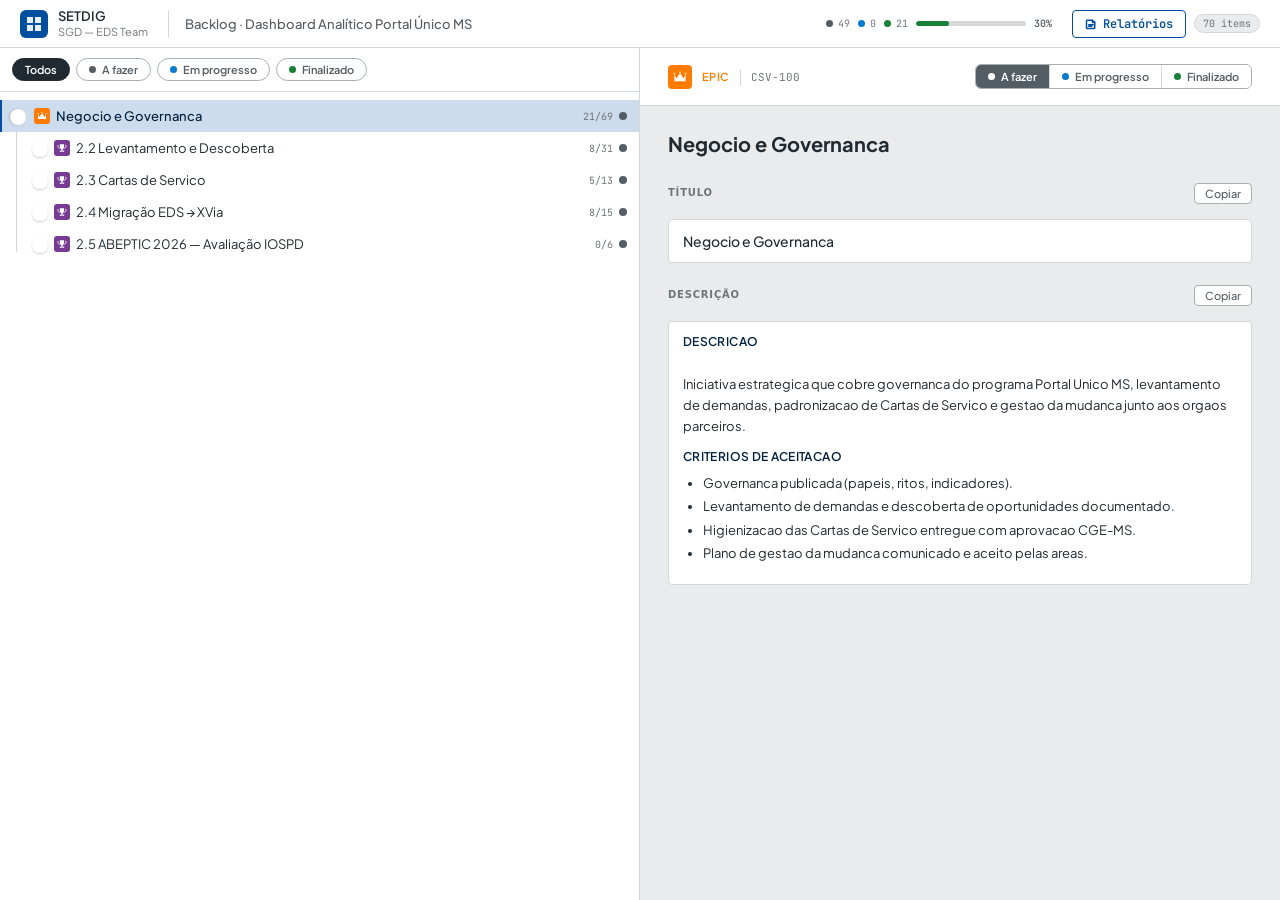
==== commit 782c72d9: "fix(viewer): toggle SVG, render markdown na descricao, mobile refinado - toggle: substitui glyph U+2" ====
--- a/backlog_viewer.html
+++ b/backlog_viewer.html
@@ -191,17 +191,22 @@
 
 /* toggle chevron */
 .toggle {
-  width: 16px; height: 16px;
+  width: 18px; height: 18px;
   display: flex; align-items: center; justify-content: center;
   flex-shrink: 0;
   color: var(--text-muted);
-  font-size: 8px;
-  transition: transform 140ms ease;
+  transition: transform 140ms ease, background 100ms, color 100ms;
   border-radius: 3px;
-}
-.toggle:hover { background: var(--border); }
+  background: transparent;
+  border: none;
+  cursor: pointer;
+  padding: 0;
+}
+.toggle svg { width: 10px; height: 10px; display: block; }
+.toggle:hover { background: var(--border); color: var(--text); }
 .toggle.open { transform: rotate(90deg); }
 .toggle.leaf { opacity: 0; pointer-events: none; }
+.node-row.selected .toggle { color: var(--color-primary-500); }
 
 .title-text {
   flex: 1;
@@ -342,6 +347,36 @@
 }
 .field-value.title-v { font-weight: 500; font-size: 14px; }
 .field-value.empty-v { color: var(--text-muted); font-style: italic; font-size: 12px; }
+.field-value.md-v { white-space: normal; }
+.field-value.md-v p { margin: 0 0 8px; }
+.field-value.md-v p:last-child { margin-bottom: 0; }
+.field-value.md-v strong {
+  display: block;
+  margin-top: 10px;
+  margin-bottom: 2px;
+  color: var(--color-primary-700);
+  font-size: 12px;
+  font-weight: 600;
+  text-transform: uppercase;
+  letter-spacing: 0.03em;
+}
+.field-value.md-v p:first-child strong:first-child,
+.field-value.md-v > strong:first-child { margin-top: 0; }
+.field-value.md-v ul { margin: 4px 0 10px; padding-left: 20px; }
+.field-value.md-v li { margin-bottom: 4px; line-height: 1.5; }
+.field-value.md-v code {
+  background: var(--color-neutral-100);
+  padding: 1px 6px;
+  border-radius: 3px;
+  font-size: 12px;
+  font-family: 'JetBrains Mono', monospace;
+}
+.field-value.md-v a {
+  color: var(--color-info-500);
+  text-decoration: none;
+  word-break: break-all;
+}
+.field-value.md-v a:hover { text-decoration: underline; }
 
 /* ── STATUS ── */
 .st-dot {
@@ -454,33 +489,65 @@
 }
 
 @media (max-width: 720px) {
-  body { overflow: auto; height: auto; min-height: 100vh; }
+  body { overflow: auto; height: auto; min-height: 100vh; font-size: 13px; }
   header {
     flex-wrap: wrap;
     height: auto;
     min-height: 48px;
-    padding: 8px 14px;
+    padding: 8px 12px;
     gap: 8px;
-  }
-  .hdr-brand { padding-right: 12px; margin-right: 8px; }
-  .hdr-title { font-size: 12px; flex-basis: 100%; order: 5; padding: 4px 0 0; }
-  .hdr-right { gap: 6px; flex-wrap: wrap; }
+    row-gap: 6px;
+  }
+  .hdr-brand {
+    padding-right: 10px;
+    margin-right: 6px;
+    border-right: none;
+  }
+  .hdr-brand-text { display: none; }
+  .hdr-title {
+    font-size: 12px;
+    flex-basis: 100%;
+    order: 10;
+    padding: 4px 0 0;
+    border-top: 1px solid var(--border);
+    margin-top: 4px;
+    color: var(--text-sub);
+  }
+  .hdr-right {
+    gap: 6px;
+    flex-wrap: wrap;
+    margin-left: auto;
+  }
   .hdr-progress { display: none; }
+  .hdr-link { font-size: 11px; padding: 4px 10px; }
   .layout {
     flex-direction: column;
     overflow: visible;
+    height: auto;
   }
   .tree-panel {
     width: 100%;
     min-width: 0;
-    max-height: 42vh;
+    max-height: 45vh;
     border-right: none;
     border-bottom: 1px solid var(--border);
+    padding-bottom: 12px;
   }
   .detail-panel {
     flex: 1 1 auto;
-    min-height: 50vh;
-  }
+    min-height: 55vh;
+    overflow-y: visible;
+  }
+  .det-header {
+    flex-wrap: wrap;
+    height: auto;
+    min-height: 48px;
+    padding: 10px 14px;
+    gap: 8px;
+  }
+  .status-seg { margin-left: 0; order: 10; flex-basis: 100%; }
+  .det-body { padding: 14px; }
+  .field-top { flex-wrap: wrap; }
 }
 
 @media (max-width: 420px) {
@@ -488,7 +555,9 @@
   .hdr-pill { display: none; }
   .hdr-pct { font-size: 11px; }
   .hdr-team { display: none; }
+  .hdr-link span, .hdr-link { font-size: 10px; padding: 3px 8px; }
   .filter-bar .chip { padding: 2px 8px; font-size: 10px; }
+  .status-seg button { padding: 4px 8px; font-size: 11px; }
 }
 </style>
 </head>
@@ -535,7 +604,7 @@
 </div>
 
 <script>
-const DATA = /*DATA_START*/{"items": [{"csv_id": 100, "tipo": "Epic", "titulo": "Negocio e Governanca", "descricao": "**Descricao**\nIniciativa estrategica que cobre governanca do programa Portal Unico MS, levantamento de demandas, padronizacao de Cartas de Servico e gestao da mudanca junto aos orgaos parceiros.\n\n**Criterios de Aceitacao**\n- Governanca publicada (papeis, ritos, indicadores).\n- Levantamento de demandas e descoberta de oportunidades documentado.\n- Higienizacao das Cartas de Servico entregue com aprovacao CGE-MS.\n- Plano de gestao da mudanca comunicado e aceito pelas areas.", "projeto_ado": "SETDIG", "csv_id_pai": null, "prioridade": 2, "sprint": "", "estimativa_horas": null, "tags": "epic,governanca,programa", "ado_id": "", "status": "A fazer"}, {"csv_id": 101, "tipo": "Feature", "titulo": "2.2 Levantamento e Descoberta", "descricao": "**Descricao**\nLevantar demandas, oportunidades e indicadores que orientem decisoes do programa Portal Unico MS, com base em dados de uso (Matomo, GA4) e analytics consolidados.\n\n**Criterios de Aceitacao**\n- Paineis de uso publicados e atualizados.\n- Backlog de oportunidades priorizado.\n- Aprovacao SGD sobre o dashboard analitico entregue.", "projeto_ado": "SETDIG", "csv_id_pai": 100, "prioridade": 2, "sprint": "", "estimativa_horas": null, "tags": "feature,levantamento,analytics", "ado_id": "", "status": "A fazer"}, {"csv_id": 102, "tipo": "Feature", "titulo": "2.3 Cartas de Servico", "descricao": "**Descricao**\nHigienizacao, padronizacao e melhoria continua da base de Cartas de Servico do Portal Unico MS, em parceria com a CGE-MS.\n\n**Criterios de Aceitacao**\n- Base de cartas auditada e duplicidades identificadas.\n- Relatorio consolidado entregue a CGE-MS.\n- Plano de unificacao aprovado.", "projeto_ado": "SETDIG", "csv_id_pai": 100, "prioridade": 2, "sprint": "", "estimativa_horas": null, "tags": "feature,cartas-servico,higienizacao", "ado_id": "", "status": "A fazer"}, {"csv_id": 103, "tipo": "Product Backlog Item", "titulo": "Dashboard Analitico Portal Unico MS", "descricao": "**Historia do usuario**\nComo gestor da SGD/SETDIG, quero um dashboard analitico consolidando dados de Matomo (Portal Unico), Google Analytics GA4 (MS Digital) e ranking de Cartas de Servico, para tomar decisoes baseadas no uso real do cidadao.\n\n**Requisitos**\n- Painel de Acessos (Matomo, idSite=298): top paginas, palavras-chave buscadas, jornada de navegacao.\n- Painel MS Digital (GA4): activeUsers + screenPageViews com filtro de periodo.\n- Ranking de Cartas de Servico com comparativo mensal.\n- App em producao: https://setdig-dados.streamlit.app/\n\n**Criterios de Aceitacao**\n- 3 paineis funcionando (Matomo, GA4, Ranking).\n- Filtro de periodo em todos os paineis.\n- Cache (`@st.cache_data`) ativo para evitar timeout em `period=year`.\n- Visualizacao aprovada pela SGD.", "projeto_ado": "SETDIG", "csv_id_pai": 101, "prioridade": 2, "sprint": "Sprint 1", "estimativa_horas": null, "tags": "dashboard,matomo,ga4,portal-unico", "ado_id": "", "status": "A fazer"}, {"csv_id": 104, "tipo": "Task", "titulo": "Visualizar top paginas mais acessadas por periodo", "descricao": "Implementar painel \"Top paginas mais acessadas\" no Matomo, com filtro de periodo.\n\nSubatividades:\n- Criar `matomo_client.py` com autenticacao e builder de URL.\n- Implementar `Actions.getPageUrls` em `data_processor.py`.\n- Renderizar grafico de barras no `app.py` (top 10 paginas).", "projeto_ado": "SETDIG", "csv_id_pai": 103, "prioridade": 2, "sprint": "Sprint 1", "estimativa_horas": 9, "tags": "matomo,top-paginas", "ado_id": "", "status": "A fazer"}, {"csv_id": 105, "tipo": "Task", "titulo": "Exibir palavras-chave mais buscadas no portal", "descricao": "Implementar painel \"Palavras-chave buscadas no portal\".\n\nSubatividades:\n- Implementar `Actions.getSiteSearchKeywords` e exibir tabela.", "projeto_ado": "SETDIG", "csv_id_pai": 103, "prioridade": 2, "sprint": "Sprint 1", "estimativa_horas": 3, "tags": "matomo,busca", "ado_id": "", "status": "A fazer"}, {"csv_id": 106, "tipo": "Task", "titulo": "Mostrar jornada de navegacao (Transitions) da carta principal", "descricao": "Exibir jornada de entrada/saida da carta de servico principal via Matomo Transitions.\n\nSubatividades:\n- Implementar `Transitions.getTransitionsForPageUrl`.\n- Exibir diagrama de fluxo (entrada/saida) com Plotly.\n- Adicionar `@st.cache_data` para evitar timeout em `period=year`.", "projeto_ado": "SETDIG", "csv_id_pai": 103, "prioridade": 3, "sprint": "Sprint 2", "estimativa_horas": 11, "tags": "matomo,transitions,jornada", "ado_id": "", "status": "A fazer"}, {"csv_id": 107, "tipo": "Task", "titulo": "Integrar dados GA4 para app MS Digital", "descricao": "Conectar GA4 Data API e criar painel MS Digital no app.\n\nSubatividades:\n- Conectar GA4 Data API em `ga4_client.py` (`activeUsers` + `screenPageViews`).\n- Criar painel MS Digital no `app.py` com filtro de periodo.", "projeto_ado": "SETDIG", "csv_id_pai": 103, "prioridade": 2, "sprint": "Sprint 1", "estimativa_horas": 10, "tags": "ga4,ms-digital", "ado_id": "", "status": "A fazer"}, {"csv_id": 108, "tipo": "Task", "titulo": "Filtrar e rankear Cartas de Servico via regex nas URLs", "descricao": "Filtrar acessos a Cartas de Servico via regex e exibir ranking com comparativo mensal.\n\nSubatividades:\n- Definir regex pattern para Cartas de Servico em `data_processor.py`.\n- Exibir ranking de cartas com acessos e comparativo mensal.", "projeto_ado": "SETDIG", "csv_id_pai": 103, "prioridade": 2, "sprint": "Sprint 2", "estimativa_horas": 6, "tags": "cartas,ranking,regex", "ado_id": "", "status": "A fazer"}, {"csv_id": 109, "tipo": "Product Backlog Item", "titulo": "Cruzamento e Higienizacao de Cartas de Servico (CGE-MS)", "descricao": "**Historia do usuario**\nComo gestor da CGE-MS, quero identificar cartas de servico duplicadas ou muito similares entre orgaos diferentes, para decidir quais unificar, mantendo a base limpa e padronizada.\n\n**Requisitos**\n- Extracao reprodutivel da base via Postgres (com VPN).\n- Score composto de similaridade em 8 campos: titulo 25%, descricao 20%, etapas 15%, requisitos 15%, publico 10%, nome popular 5%, palavra-chave 5%, tempo 5%.\n- Deteccao de duplicatas exatas + clusters de similares (threshold default 0.65).\n- Relatorio HTML standalone offline com KPIs, treemap, filtro por orgao e diff entre copias.\n\n**Criterios de Aceitacao**\n- Comando `run.bat --tudo` roda pipeline completo.\n- Relatorio `exports/relatorio.html` abre offline em Chrome/Edge.\n- Diff visual por cluster + pontuacao de qualidade do cadastro.\n- Aprovacao da CGE-MS sobre o formato.", "projeto_ado": "SETDIG", "csv_id_pai": 102, "prioridade": 2, "sprint": "Sprint 3", "estimativa_horas": null, "tags": "cge,cruzamento,similaridade", "ado_id": "", "status": "A fazer"}, {"csv_id": 110, "tipo": "Task", "titulo": "Detectar colunas HTML/entities (--probe-schema)", "descricao": "Varredura read-only da base para identificar colunas TEXT/VARCHAR com HTML/entities residuais.\n\nSubatividades:\n- Adicionar flag `--probe-schema` em `cli.py` que invoca rotina de deteccao e imprime tabela resumida.", "projeto_ado": "SETDIG", "csv_id_pai": 109, "prioridade": 2, "sprint": "Sprint 3", "estimativa_horas": 4, "tags": "dba,probe-schema", "ado_id": "", "status": "A fazer"}, {"csv_id": 111, "tipo": "Task", "titulo": "Snapshot completo das cartas ativas", "descricao": "Pipeline de extracao + limpeza + gravacao CSV. Base reprodutivel para todo o cruzamento.\n\nSubatividades:\n- Implementar `queries.py` com SELECT principal + JOIN `gerenciamento_jornada` para trazer etapas.\n- Implementar `extracao.py` orquestrando fetch + limpeza + gravacao CSV em `exports/`.\n- Implementar `db.py` carregando credenciais via `python-dotenv` (.env + VPN).\n- Implementar `normalize.py` (lowercase, sem acento, colapso de espacos, strip).\n- Implementar `html_clean.py` (strip HTML + decode entities `html.unescape` + regex).\n- Escrever `tests/test_smoke_db.py` + `tests/test_html_clean.py`.", "projeto_ado": "SETDIG", "csv_id_pai": 109, "prioridade": 2, "sprint": "Sprint 3", "estimativa_horas": 16, "tags": "snapshot,extracao,postgres", "ado_id": "", "status": "A fazer"}, {"csv_id": 112, "tipo": "Task", "titulo": "Detectar duplicatas exatas e similares", "descricao": "Computar score composto, agrupar em clusters e expor CLI configuravel.\n\nSubatividades:\n- Implementar `similaridade.py` com score composto dos 8 campos.\n- Implementar `clusters.py` (union-find sobre threshold + diff de cluster).\n- Expor flags `--threshold` e `--incluir-inativas` em `cli.py`.", "projeto_ado": "SETDIG", "csv_id_pai": 109, "prioridade": 2, "sprint": "Sprint 3", "estimativa_horas": 10, "tags": "similaridade,clusters", "ado_id": "", "status": "A fazer"}, {"csv_id": 113, "tipo": "Task", "titulo": "Pontuacao de qualidade + cadastro modelo sugerido", "descricao": "Heuristica que pontua cada carta e sugere a melhor como modelo dentro do cluster.\n\nSubatividades:\n- Implementar heuristica (peso por campo preenchido + tamanho minimo descricao) e marcar cadastro de maior pontuacao como sugerido.", "projeto_ado": "SETDIG", "csv_id_pai": 109, "prioridade": 2, "sprint": "Sprint 4", "estimativa_horas": 4, "tags": "qualidade,modelo", "ado_id": "", "status": "A fazer"}, {"csv_id": 114, "tipo": "Task", "titulo": "Relatorio HTML offline (KPIs, treemap, diff)", "descricao": "Relatorio HTML standalone com 3 KPIs no topo, treemap, filtro/busca e diff por cluster.\n\nSubatividades:\n- Template `templates/relatorio.html.j2` com 3 KPIs + treemap interativo.\n- Filtro por orgao (select) + busca por titulo (input), client-side.\n- Bloco de diff visual por cluster (iguais colapsados, divergentes lado a lado).\n- Otimizacao CSS @media print para A4.", "projeto_ado": "SETDIG", "csv_id_pai": 109, "prioridade": 2, "sprint": "Sprint 4", "estimativa_horas": 12, "tags": "relatorio,html,kpi,treemap", "ado_id": "", "status": "A fazer"}, {"csv_id": 115, "tipo": "Feature", "titulo": "2.4 Migração EDS → XVia", "descricao": "Documentação de governança para migração do ecossistema EDS (Control SSO, Admin, Atendimento, Integrador, FormFlow, CMS) para a plataforma XVia. Contrato de 180 dias de migração + 18 meses de operação. 36 serviços MS Digital a migrar + 10 novos autoatendimentos. 465.279+ usuários ativos.", "projeto_ado": "SETDIG", "csv_id_pai": 100, "prioridade": 1, "sprint": "", "estimativa_horas": null, "tags": "xvia migracao-eds", "ado_id": "", "status": "A fazer"}, {"csv_id": 116, "tipo": "Product Backlog Item", "titulo": "Documentação de governança módulo FormFlow", "descricao": "Como PO, quero ter a documentação de governança do módulo FormFlow completa (visão funcional + documentacao-tecnica.md) para subsidiar o repasse à equipe XVia e reduzir risco operacional na transição. Módulos Control/Admin/Atendimento/Integrador/CMS já possuem doc oficial — FormFlow é o único pendente.", "projeto_ado": "SETDIG", "csv_id_pai": 115, "prioridade": 1, "sprint": "", "estimativa_horas": 8, "tags": "xvia formflow documentacao", "ado_id": "", "status": "A fazer"}, {"csv_id": 117, "tipo": "Task", "titulo": "Criar documentacao-tecnica.md do módulo FormFlow", "descricao": "Ler Modulo FormFlow - v1.md e anexos em modulos/formflow/. Consultar manual EDS (https://manuais_ms.gitlab.io/forms/) via Playwright/Firecrawl. Preencher template modulos/TEMPLATE-MODULO.md com as 14+ seções técnicas (stack, fluxos, regras de negócio, integrações, gaps). Seguir padrão dos demais módulos oficiais.", "projeto_ado": "SETDIG", "csv_id_pai": 116, "prioridade": 1, "sprint": "", "estimativa_horas": 6, "tags": "xvia formflow", "ado_id": "", "status": "A fazer"}, {"csv_id": 118, "tipo": "Task", "titulo": "Revisar gaps Modulo FormFlow v1 com equipe XVia", "descricao": "Identificar e documentar gaps na documentação atual do FormFlow (itens marcados como [a confirmar com EDS] ou 💡 [IA sugere]). Agendar validação com contato técnico EDS/XVia. Registrar veredito por gap no documento.", "projeto_ado": "SETDIG", "csv_id_pai": 116, "prioridade": 1, "sprint": "", "estimativa_horas": 3, "tags": "xvia formflow gaps", "ado_id": "", "status": "A fazer"}, {"csv_id": 119, "tipo": "Product Backlog Item", "titulo": "Validação e handoff dos documentos com fornecedor XVia", "descricao": "Como PO, quero que todos os documentos de governança dos 6 módulos (Control, Admin, Atendimento, Integrador, FormFlow, CMS) sejam validados pelo novo fornecedor XVia antes do início formal da operação, garantindo entendimento compartilhado das regras de negócio.", "projeto_ado": "SETDIG", "csv_id_pai": 115, "prioridade": 1, "sprint": "", "estimativa_horas": 12, "tags": "xvia handoff validacao", "ado_id": "", "status": "A fazer"}, {"csv_id": 120, "tipo": "Task", "titulo": "Consolidar lista de gaps por módulo (todos os 6)", "descricao": "Varrer os 6 documentos oficiais (modulos/*/Modulo *-v*.md) buscando ocorrências de '[a confirmar com EDS]', '💡 [IA sugere]' e seções incompletas. Gerar planilha de gaps: módulo | seção | gap | status | responsável.", "projeto_ado": "SETDIG", "csv_id_pai": 119, "prioridade": 1, "sprint": "", "estimativa_horas": 4, "tags": "xvia gaps auditoria", "ado_id": "", "status": "A fazer"}, {"csv_id": 121, "tipo": "Task", "titulo": "Agendar reunião de repasse técnico com equipe XVia", "descricao": "Preparar pauta de repasse com base na lista de gaps (Task #120) e nos documentos oficiais. Contato técnico Integrador: miguel.alencar@extreme.digital. Incluir demo dos fluxos críticos: Control SSO (pré-requisito de todos), Integrador (webhook → API destino), FormFlow (formulários).", "projeto_ado": "SETDIG", "csv_id_pai": 119, "prioridade": 1, "sprint": "", "estimativa_horas": 2, "tags": "xvia handoff reuniao", "ado_id": "", "status": "A fazer"}, {"csv_id": 122, "tipo": "Feature", "titulo": "2.5 ABEPTIC 2026 — Avaliação IOSPD", "descricao": "Participação do MS na avaliação do IOSPD (Índice de Oferta de Serviços Públicos Digitais) — ABEPTIC 2026. Envolve: convalidação das evidências por dimensão, defesa do relatório e submissão final. Referência: Relatório ABEP26.pdf + backlog_convalidacao_v3.csv em projetos/projeto-abep/.", "projeto_ado": "SETDIG", "csv_id_pai": 100, "prioridade": 2, "sprint": "", "estimativa_horas": null, "tags": "abep iospd pesquisa", "ado_id": "", "status": "A fazer"}, {"csv_id": 123, "tipo": "Product Backlog Item", "titulo": "Convalidação IOSPD 2026 — MS", "descricao": "Como responsável técnico, quero ter todas as dimensões do IOSPD convalidadas com evidências suficientes (✅ ou ⚠️ documentado) para que o MS possa submeter o relatório final ao ABEP 2026 sem pendências críticas.", "projeto_ado": "SETDIG", "csv_id_pai": 122, "prioridade": 2, "sprint": "", "estimativa_horas": 16, "tags": "abep iospd convalidacao", "ado_id": "", "status": "A fazer"}, {"csv_id": 124, "tipo": "Task", "titulo": "Finalizar evidências Dimensão 1.1 para defesa", "descricao": "Revisar Defesa_Dimensao_1.1.docx em projeto-abep/convalidacao/. Verificar qualificadores ⚠️ (parcial) e ❌ (não atendido) no RELATÓRIO DE CONVALIDAÇÃO - IOSPD 2026.csv. Buscar documentos complementares (decretos, portarias, PTD) para converter ⚠️ em ✅ onde possível.", "projeto_ado": "SETDIG", "csv_id_pai": 123, "prioridade": 2, "sprint": "", "estimativa_horas": 4, "tags": "abep dimensao-1.1 evidencias", "ado_id": "", "status": "A fazer"}, {"csv_id": 125, "tipo": "Task", "titulo": "Revisar backlog_convalidacao_v3.csv e fechar gaps abertos", "descricao": "Abrir backlog_convalidacao_v3.csv, filtrar linhas com status ⚠️ e ❌. Para cada gap: identificar evidência faltante, buscar no site oficial do governo MS ou em decretos/portarias. Usar prompt avalia-pergunta.md para avaliação automatizada via Claude Code.", "projeto_ado": "SETDIG", "csv_id_pai": 123, "prioridade": 2, "sprint": "", "estimativa_horas": 6, "tags": "abep convalidacao gaps", "ado_id": "", "status": "A fazer"}, {"csv_id": 126, "tipo": "Task", "titulo": "Submeter relatório final IOSPD ao ABEP 2026", "descricao": "Consolidar Relatorio_Convalidacao_MS.html com versão final aprovada. Verificar prazo de submissão ABEPTIC 2026. Exportar evidências no formato exigido. Submeter via canal oficial ABEP.", "projeto_ado": "SETDIG", "csv_id_pai": 123, "prioridade": 2, "sprint": "", "estimativa_horas": 2, "tags": "abep submissao relatorio", "ado_id": "", "status": "A fazer"}, {"csv_id": 127, "tipo": "Product Backlog Item", "titulo": "Estudo de Uso do Filtro de Perfil — bench-carta", "descricao": "Estudo concluído (base 2025): recomendação REMOVER os filtros de Órgão e Perfil do Portal Único. Taxa de uso real do filtro estimada em ~0,091% dos visitantes da home — abaixo do limiar de 2%. Aba Servidor Público: 366 acessos/ano. PBI cobre comunicação e desdobramentos da recomendação.", "projeto_ado": "SETDIG", "csv_id_pai": 101, "prioridade": 2, "sprint": "", "estimativa_horas": 6, "tags": "bench-carta filtro-perfil analytics", "ado_id": "", "status": "A fazer"}, {"csv_id": 128, "tipo": "Task", "titulo": "Elaborar apresentação gerencial da recomendação REMOVER", "descricao": "Preparar apresentação para a gestora (Duda/SGD) com base no relatório docs/estudo-uso-filtro-perfil.md. Incluir: funil de 3 etapas (home → serviço → filtro), KPIs em linguagem simples, comparativo proxy ingênuo (6,05%) vs taxa corrigida (0,091%), recomendação clara REMOVER com justificativa.", "projeto_ado": "SETDIG", "csv_id_pai": 127, "prioridade": 2, "sprint": "", "estimativa_horas": 3, "tags": "bench-carta apresentacao gestao", "ado_id": "", "status": "A fazer"}, {"csv_id": 129, "tipo": "Task", "titulo": "Documentar limitação de event tracking e propor instrumentação", "descricao": "Registrar formalmente a limitação identificada na Fase 1: troca de aba no filtro de Perfil é DOM swap puro — invisível ao Matomo. Redigir proposta de event tracking (ex: dataLayer push ou Custom Dimension Matomo) para medição exata em versão futura. Salvar em docs/ do repo bench-carta.", "projeto_ado": "SETDIG", "csv_id_pai": 127, "prioridade": 3, "sprint": "", "estimativa_horas": 2, "tags": "bench-carta event-tracking matomo", "ado_id": "", "status": "A fazer"}, {"csv_id": 130, "tipo": "Product Backlog Item", "titulo": "Prototipagem Seção Categorias Portal MS", "descricao": "Como PO, quero ter o protótipo da nova seção de categorias do Portal MS validado com as partes interessadas para decidir se avança para implementação. Protótipo React/Vite disponível em projetos/prototipo-categorias-ms/ com responsividade testada (desktop 1280, tablet 639/640, mobile 390).", "projeto_ado": "SETDIG", "csv_id_pai": 101, "prioridade": 2, "sprint": "", "estimativa_horas": 5, "tags": "prototipo categorias portal-ms", "ado_id": "", "status": "A fazer"}, {"csv_id": 131, "tipo": "Task", "titulo": "Apresentar protótipo de categorias para validação com partes interessadas", "descricao": "Executar o protótipo localmente (npm run dev em prototipo-categorias-ms/). Agendar sessão de validação com SGD/SETDIG. Demonstrar variações responsivas (desktop, tablet, mobile) e o comportamento de expansão de categoria (verify-category-expanded.png). Coletar feedback estruturado.", "projeto_ado": "SETDIG", "csv_id_pai": 130, "prioridade": 2, "sprint": "", "estimativa_horas": 2, "tags": "prototipo validacao apresentacao", "ado_id": "", "status": "A fazer"}, {"csv_id": 132, "tipo": "Task", "titulo": "Registrar feedback e definir próximos passos do protótipo", "descricao": "Após sessão de validação (Task #131): documentar feedback por stakeholder, classificar em: implementar como está / revisar design / descartar. Se aprovado: abrir issue no repositório do Portal Único para implementação. Registrar decisão no Diário de Decisões (skill /decisao).", "projeto_ado": "SETDIG", "csv_id_pai": 130, "prioridade": 2, "sprint": "", "estimativa_horas": 2, "tags": "prototipo feedback decisao", "ado_id": "", "status": "A fazer"}, {"csv_id": 133, "tipo": "Product Backlog Item", "titulo": "Levantamento Material Design System MS (DS-MS)", "descricao": "Levantamento do material existente do Design System do Governo de MS (DS-MS). Artefatos coletados: tokens de cores e tipografia (colors_and_type.css), componentes (components.css), UI kits e assets visuais. Objetivo: ter referência centralizada para uso nos projetos SETDIG.", "projeto_ado": "SETDIG", "csv_id_pai": 101, "prioridade": 3, "sprint": "", "estimativa_horas": 4, "tags": "ds-ms design-system", "ado_id": "", "status": "A fazer"}, {"csv_id": 134, "tipo": "Task", "titulo": "Publicar catálogo DS-MS no vault Obsidian e wiki TFS", "descricao": "Organizar artefatos de projetos/DS-MS Design System/ (colors_and_type.css, components.css, ui_kits/, assets/) em nota estruturada no vault Obsidian (10-conhecimento/setdig/ ou equivalente). Incluir: paleta de cores, tipografia, componentes disponíveis e link para o repositório.", "projeto_ado": "SETDIG", "csv_id_pai": 133, "prioridade": 3, "sprint": "", "estimativa_horas": 3, "tags": "ds-ms obsidian catalogo", "ado_id": "", "status": "A fazer"}, {"csv_id": 135, "tipo": "Product Backlog Item", "titulo": "Mapeamento Institucional XVia — Órgãos do Governo MS", "descricao": "**Historia do usuario**\nComo analista SETDIG, quero ter o cadastro institucional dos 47 orgaos do governo MS (secretario, missao, competencias, estrutura interna) carregado em SQLite e sincronizado com vault Obsidian, para subsidiar analises de governanca digital, relatorios institucionais e o organograma oficial.\n\n**Requisitos**\n- Pipeline ETL: PDF organograma + Orgaos.csv + Site.csv + scraping /a-secretaria/ -> SQLite\n- Schema com 3 tabelas: secretaria, estrutura_interna, scraping_log\n- Diagrama Mermaid do organograma derivado do Decreto 16.165/2023\n- Notas bidirecionais no vault Obsidian (10-conhecimento/secretarias/)\n\n**Criterios de Aceitacao**\n- 47 orgaos cadastrados em institucional.db (Fase C concluida)\n- 14 secretarias com dados de scraping coletados (Fase E concluida)\n- Fase F (upsert SQLite com dados de scraping) executada\n- Fase G (organograma.md Mermaid) gerada\n- Fase H (notas Obsidian) publicadas no vault\n- Decisao registrada sobre os 24 orgaos com /a-secretaria/ retornando 404", "projeto_ado": "SETDIG", "csv_id_pai": 101, "prioridade": 2, "sprint": "", "estimativa_horas": 16, "tags": "xvia orgaos-institucionais sqlite obsidian", "ado_id": "", "status": "A fazer"}, {"csv_id": 136, "tipo": "Task", "titulo": "Relatório CGE — análise de 216 erros reportados em serviços do Portal Único", "descricao": "Processar exports CSV do CGE (2026-05-28T12-28 e 2026-05-28T12-50, 216 linhas cada) com erros reportados pelo cidadao em servicos do Portal Unico MS. Cruzar com Analytics Dashboard.pdf e gerar relatorio consolidado por orgao e tipo de erro.\n\nSubatividades:\n- Normalizar encoding dos CSVs (cp1252 -> utf-8) e cabecalhos\n- Agrupar por Orgao, Servico, Tipo de Erro\n- Calcular taxas Atendido / Corrigido / Resolucao\n- Cruzar com dados de trafego do dashboard (Matomo idSite=298)\n- Gerar relatorio HTML/markdown com ranking de servicos mais reportados\n- Apresentar a CGE-MS e SGD", "projeto_ado": "SETDIG", "csv_id_pai": 103, "prioridade": 2, "sprint": "", "estimativa_horas": 6, "tags": "relatorio-cge erros portal-unico cge", "ado_id": "", "status": "A fazer"}, {"csv_id": 137, "tipo": "Product Backlog Item", "titulo": "Backlog TFS SETDIG — viewer + skill /tfs para Claude Code", "descricao": "**Historia do usuario**\nComo equipe SETDIG, quero ter um backlog TFS local em xlsx com viewer HTML estilo Azure DevOps e skill /tfs para inserir work items via linguagem natural no Claude Code, para reduzir atrito de gestao de backlog sem depender de acesso ao Azure DevOps oficial.\n\n**Requisitos**\n- backlog.xlsx com schema TFS (csv_id, tipo, titulo, descricao, csv_id_pai, prioridade, sprint, estimativa_horas, tags, ado_id)\n- Conversor xlsx_to_json.py gerando backlog.json + backlog_viewer.html\n- Skill /tfs em ~/.claude/skills/tfs/SKILL.md respeitando hierarquia Epic->Feature->PBI->Task\n- Padroes de descricao por tipo (Epic/Feature, PBI, Task, Bug) conforme TFS.pdf v1 jul/2024\n\n**Criterios de Aceitacao**\n- Viewer HTML renderiza arvore hierarquica e abre no browser\n- Skill /tfs instalada globalmente e funcional\n- Insercao via linguagem natural mostra previa antes de salvar\n- Apos salvar, xlsx_to_json.py executa e atualiza viewer\n- Campo ado_id permite vincular item local ao Azure DevOps oficial", "projeto_ado": "SETDIG", "csv_id_pai": 101, "prioridade": 3, "sprint": "", "estimativa_horas": 8, "tags": "tooling tfs backlog skill claude-code", "ado_id": "", "status": "A fazer"}, {"csv_id": 138, "tipo": "Product Backlog Item", "titulo": "Estudo de Limite de Caracteres das Cartas de Servico (cruzamento-carta)", "descricao": "Levantar quantos caracteres a maioria das cartas de servico utiliza para avaliar se faz sentido criar limite de caracteres. Contexto: aproveitar repo C:\\Users\\Fabio\\Documents\\SETDIG\\2026\\projetos\\cruzamento-carta e criar nova sessao trazendo este estudo.", "projeto_ado": "SETDIG", "csv_id_pai": 102, "prioridade": 2, "sprint": "", "estimativa_horas": null, "tags": "cartas-servico", "ado_id": "", "status": "A fazer"}, {"csv_id": 139, "tipo": "Product Backlog Item", "titulo": "Remocao de Itens do Portal MS - Periodo Eleitoral 2026", "descricao": "Remover itens do ms.gov.br referentes ao periodo eleitoral, com base no documento C:\\Users\\Fabio\\Downloads\\Alteracoes periodo eleitoral 2026 (1).docx", "projeto_ado": "SETDIG", "csv_id_pai": 101, "prioridade": 2, "sprint": "", "estimativa_horas": null, "tags": "governanca;eleitoral", "ado_id": "", "status": "A fazer"}, {"csv_id": 140, "tipo": "Product Backlog Item", "titulo": "Atualizacao do Prototipo da Carta de Servico pos-Workshop", "descricao": "Atualizar prototipo da carta de servico com base no resultado do workshop de ontem. Referencia: C:\\Users\\Fabio\\Downloads\\WhatsApp Image 2026-06-11 at 09.28.43.jpeg", "projeto_ado": "SETDIG", "csv_id_pai": 102, "prioridade": 2, "sprint": "", "estimativa_horas": null, "tags": "cartas-servico;prototipo", "ado_id": "", "status": "A fazer"}, {"csv_id": 141, "tipo": "Product Backlog Item", "titulo": "Apresentacao Indice ABEP p/ Comite", "descricao": "Consultar vault Obsidian sobre ABEP e montar apresentacao simples (2-3 slides) sobre o indice ABEP para o comite: slide 1 = indice e nossos resultados passados; slide 2 = dimensao da linguagem simples e como avaliam.", "projeto_ado": "SETDIG", "csv_id_pai": 122, "prioridade": 2, "sprint": "", "estimativa_horas": null, "tags": "abep;comite;linguagem-simples", "ado_id": "", "status": "A fazer"}, {"csv_id": 142, "tipo": "Product Backlog Item", "titulo": "Apresentacao MAD - Acessibilidade & SEO x Linguagem Simples p/ Comite", "descricao": "Mostrar ao comite que acessibilidade e SEO impactam linguagem simples e que a SETDIG mede isso (MAD - Monitor de Acessibilidade Digital). Slide-chave: explicar o que sao os indicadores - Acessibilidade (quao bem o site serve pessoas com deficiencia, ex. 96) e SEO (quao otimizado p/ ser encontrado, ex. 92) e a ponte com linguagem simples. Ref Canva: https://www.canva.com/design/DAHMRauLCl4/LR-D0EouQSTVknqX9tiMdA/edit", "projeto_ado": "SETDIG", "csv_id_pai": 122, "prioridade": 2, "sprint": "", "estimativa_horas": null, "tags": "mad;acessibilidade;seo;linguagem-simples;comite", "ado_id": "", "status": "A fazer"}, {"csv_id": 143, "tipo": "Product Backlog Item", "titulo": "Modelo de Governança de Conteúdo e Estrutura de Projetos (GCS) — padronização de pastas, PoC X-Via", "descricao": "**História do usuário**\nComo equipe de projetos da SETDIG, quero um padrão de organização de pastas e artefatos na rede interna (Z:), para localizar documentos rapidamente e eliminar retrabalho e duplicidade.\n\n**Requisitos**\n- Modelo GCS reaproveitável: princípios, estrutura padrão, regras de nomeação e versionamento\n- Mapa da estrutura atual do X-Via (diagnóstico das dores)\n- Mapa da estrutura ideal (GCS aplicado, cada artefato posicionado)\n- Caso aplicado X-Via com antes x depois e métricas\n- Versões DOCX com timbrado oficial SETDIG\n- Repositório privado versionado no GitHub\n\n**Critérios de Aceitação**\n- ETP final alcançável em no máximo 3 cliques na estrutura proposta\n- Profundidade máxima de 3 níveis de pasta\n- Zero arquivos duplicados (fonte única da verdade)\n- Nomeação padronizada: minúsculas, prefixo NN-, kebab-case, datas ISO [AAAA-MM-DD]\n- Documentos GCS aprovados e publicados (Markdown + DOCX timbrado)", "projeto_ado": "SETDIG", "csv_id_pai": 115, "prioridade": 2, "sprint": "", "estimativa_horas": null, "tags": "governanca,gcs,xvia,documentacao", "ado_id": "", "status": "A fazer"}, {"csv_id": 144, "tipo": "Product Backlog Item", "titulo": "TODO do dia — DS-MS Storybook, revisão Duda, rename projeto, envio XVia (2026-06-22)", "descricao": "", "projeto_ado": "SETDIG", "csv_id_pai": 101, "prioridade": 1, "sprint": "", "estimativa_horas": null, "tags": "", "ado_id": "", "status": "A fazer"}, {"csv_id": 145, "tipo": "Task", "titulo": "Deixar Storybook DS-MS fiel à documentação dos componentes", "descricao": "", "projeto_ado": "SETDIG", "csv_id_pai": 144, "prioridade": 1, "sprint": "", "estimativa_horas": null, "tags": "", "ado_id": "", "status": "A fazer"}, {"csv_id": 146, "tipo": "Task", "titulo": "Revisar conteúdo do Storybook que não consegue atualizar (pedido Duda)", "descricao": "", "projeto_ado": "SETDIG", "csv_id_pai": 144, "prioridade": 1, "sprint": "", "estimativa_horas": null, "tags": "", "ado_id": "", "status": "A fazer"}, {"csv_id": 147, "tipo": "Task", "titulo": "Renomear projeto \"Maturidade Digital\" -> \"Censo de Serviços Digitais\"", "descricao": "", "projeto_ado": "SETDIG", "csv_id_pai": 144, "prioridade": 1, "sprint": "", "estimativa_horas": null, "tags": "", "ado_id": "", "status": "A fazer"}, {"csv_id": 148, "tipo": "Task", "titulo": "Encaminhar documentação/gravação a maycon.lisboa@xvia.com.br e aylime.queiroz@xvia.com.br", "descricao": "", "projeto_ado": "SETDIG", "csv_id_pai": 144, "prioridade": 1, "sprint": "", "estimativa_horas": null, "tags": "", "ado_id": "", "status": "A fazer"}, {"csv_id": 149, "tipo": "Product Backlog Item", "titulo": "[CARTAS] Extracoes de demandas SEFAZ/Financas - 24-06-2026", "descricao": "**Historia do usuario**\nComo analista, quero entregar quatro extracoes de cartas de servico solicitadas pela SEFAZ e area de Financas, para que essas areas tenham os dados que precisam para revisar servicos.\n\n**Resumo**\nEntreguei 4 extracoes para SEFAZ e Financas.\n\n**Local**\nC:\\Users\\framos\\Documents\\SETDIG\\2026\\Projetos\\extracao-carta\n**Requisitos**\n- Entregar categorias de cartas pedidas pela SEFAZ.\n- Identificar servicos ausentes na area de Financas e Impostos.\n- Comparar o que esta no portal com o que esta no banco (Financas e Impostos).\n- Listar todas as cartas ativas em um unico arquivo.\n\n**Criterios de Aceitacao**\n- Cada uma das 4 entregas tem arquivo final pronto em `extracao-carta/demandas/2026-06/`.\n", "projeto_ado": "SETDIG", "csv_id_pai": 102, "prioridade": 2, "sprint": "", "estimativa_horas": null, "tags": "cartas extracao sefaz financas", "ado_id": "", "status": "Finalizado"}, {"csv_id": 150, "tipo": "Product Backlog Item", "titulo": "[X-VIA] Onboarding analista de negocio - 24-06-2026", "descricao": "**Historia do usuario**\nComo analista da SETDIG, quero apresentar o GDI e como a SETDIG funciona para a analista de negocio nova da XVia, para que ela consiga comecar a atuar com contexto suficiente.\n\n**Resumo**\nApresentei GDI e SETDIG para analista nova da XVia.\n\n**Local**\n—\n**Requisitos**\n- Apresentar o que e o GDI e o papel da SETDIG.\n- Mostrar como o time se organiza e quem faz o que.\n- Tirar duvidas iniciais.\n\n**Criterios de Aceitacao**\n- Reuniao realizada; analista da XVia entendeu o panorama basico para comecar.\n", "projeto_ado": "SETDIG", "csv_id_pai": 115, "prioridade": 2, "sprint": "", "estimativa_horas": null, "tags": "xvia onboarding gdi", "ado_id": "", "status": "Finalizado"}, {"csv_id": 151, "tipo": "Product Backlog Item", "titulo": "[X-VIA] Alinhamento com Brenda sobre documento - 24-06-2026", "descricao": "**Historia do usuario**\nComo analista, quero alinhar com a Brenda da XVia os pontos de ajuste no documento em revisao, para fechar a proxima versao sem retrabalho.\n\n**Resumo**\nFechei lista de ajustes do documento com a Brenda.\n\n**Local**\nC:\\Users\\framos\\Documents\\SETDIG\\2026\\Projetos\\documentacao-xvia\n**Requisitos**\n- Listar pontos pendentes do documento.\n- Discutir cada ponto com a Brenda.\n- Definir quem ajusta o que e em qual prazo.\n\n**Criterios de Aceitacao**\n- Lista de ajustes acordada e registrada.\n", "projeto_ado": "SETDIG", "csv_id_pai": 115, "prioridade": 2, "sprint": "", "estimativa_horas": null, "tags": "xvia brenda documento alinhamento", "ado_id": "", "status": "Finalizado"}, {"csv_id": 152, "tipo": "Product Backlog Item", "titulo": "[DS-MS] POC Storybook do Design System MS - 24-06-2026", "descricao": "**Historia do usuario**\nComo time de Design System, quero apresentar a proposta de usar Storybook e ter uma POC funcionando, para mostrar que o caminho e viavel antes de escalar.\n\n**Resumo**\nApresentei Storybook e POC rodando.\n\n**Local**\nC:\\Users\\framos\\Documents\\SETDIG\\2026\\Projetos\\DS-MS-Design-System\\poc\n\n**URLs**\n- https://fabioramos-02.github.io/DS-MS-Design-System/\n**Requisitos**\n- Apresentar a proposta de usar Storybook como catalogo dos componentes.\n- Preparar o material da apresentacao.\n- Montar uma POC inicial com componentes basicos.\n\n**Criterios de Aceitacao**\n- Apresentacao feita; POC roda localmente mostrando ao menos um componente.\n", "projeto_ado": "SETDIG", "csv_id_pai": 101, "prioridade": 2, "sprint": "", "estimativa_horas": null, "tags": "ds-ms storybook poc design-system", "ado_id": "", "status": "Finalizado"}, {"csv_id": 153, "tipo": "Product Backlog Item", "titulo": "[CENSO] Renomeacao do projeto e mapeamento SEAD - 24-06-2026", "descricao": "**Historia do usuario**\nComo analista, quero renomear o projeto 'mapeamento-inicial-servicos-digitais' para 'Censo de Servicos Digitais' e fazer o mapeamento da SEAD, para padronizar o nome e comecar pela primeira secretaria.\n\n**Resumo**\nRenomeei projeto e iniciei mapeamento SEAD.\n\n**Local**\nC:\\Users\\framos\\Documents\\SETDIG\\2026\\Projetos\\mapeamento-inicial-servicos-digitais\n\n**URLs**\n- https://mapeamento-inicial-servicos-digitai.vercel.app/\n- https://mapeamento-inicial-servicos-digitai.vercel.app/sead/\n**Requisitos**\n- Renomear projeto/pasta para 'Censo de Servicos Digitais'.\n- Levantar servicos digitais da SEAD.\n- Registrar os servicos no formato do censo.\n\n**Criterios de Aceitacao**\n- Projeto renomeado; SEAD com mapa de servicos preenchido.\n", "projeto_ado": "SETDIG", "csv_id_pai": 101, "prioridade": 2, "sprint": "", "estimativa_horas": null, "tags": "censo servicos-digitais sead mapeamento", "ado_id": "", "status": "Finalizado"}, {"csv_id": 154, "tipo": "Task", "titulo": "Entregar categorias de cartas para SEFAZ", "descricao": "Levantar e entregar as categorias de cartas de servico solicitadas pela SEFAZ.\n\nSubatividades:\n- Identificar categorias pedidas.\n- Extrair lista do banco.\n- Entregar arquivo em extracao-carta/demandas/2026-06/001-categorias-sefaz/.", "projeto_ado": "SETDIG", "csv_id_pai": 149, "prioridade": 2, "sprint": "", "estimativa_horas": null, "tags": "cartas sefaz categorias", "ado_id": "", "status": "Finalizado"}, {"csv_id": 155, "tipo": "Task", "titulo": "Identificar servicos ausentes na area de Financas", "descricao": "Comparar servicos da area de Financas e Impostos entre fontes para listar o que esta faltando.\n\nSubatividades:\n- Cruzar lista oficial com cartas publicadas.\n- Gerar arquivo em 002-ausentes-financas-impostos/.", "projeto_ado": "SETDIG", "csv_id_pai": 149, "prioridade": 2, "sprint": "", "estimativa_horas": null, "tags": "cartas financas ausentes", "ado_id": "", "status": "Finalizado"}, {"csv_id": 156, "tipo": "Task", "titulo": "Comparar portal vs banco (Financas e Impostos)", "descricao": "Gerar diff entre o que esta publicado no portal e o que existe no banco para Financas/Impostos.\n\nSubatividades:\n- Extrair cartas do portal.\n- Extrair cartas do banco.\n- Gerar diff em 003-portal-vs-banco-financas-impostos/.", "projeto_ado": "SETDIG", "csv_id_pai": 149, "prioridade": 2, "sprint": "", "estimativa_horas": null, "tags": "cartas portal banco diff", "ado_id": "", "status": "Finalizado"}, {"csv_id": 157, "tipo": "Task", "titulo": "Listar todas as cartas ativas em um arquivo unico", "descricao": "Consolidar todas as cartas ativas em um unico arquivo para entrega.\n\nSubatividades:\n- Filtrar cartas com status ativo.\n- Exportar arquivo final em 004-cartas-ativas-completo/.", "projeto_ado": "SETDIG", "csv_id_pai": 149, "prioridade": 2, "sprint": "", "estimativa_horas": null, "tags": "cartas ativas consolidado", "ado_id": "", "status": "Finalizado"}, {"csv_id": 158, "tipo": "Task", "titulo": "Apresentar GDI e papel da SETDIG", "descricao": "Explicar para a analista nova da XVia o que e o GDI e qual o papel da SETDIG no governo.\n\nSubatividades:\n- Preparar slide/falapontos.\n- Apresentar na reuniao.", "projeto_ado": "SETDIG", "csv_id_pai": 150, "prioridade": 2, "sprint": "", "estimativa_horas": null, "tags": "xvia onboarding gdi", "ado_id": "", "status": "Finalizado"}, {"csv_id": 159, "tipo": "Task", "titulo": "Mostrar organizacao do time e responsabilidades", "descricao": "Apresentar como o time SETDIG se organiza, quem faz o que, contatos chave.\n\nSubatividades:\n- Mapear papeis.\n- Apresentar organograma e fluxos.", "projeto_ado": "SETDIG", "csv_id_pai": 150, "prioridade": 2, "sprint": "", "estimativa_horas": null, "tags": "xvia onboarding time", "ado_id": "", "status": "Finalizado"}, {"csv_id": 160, "tipo": "Task", "titulo": "Tirar duvidas iniciais da analista", "descricao": "Espaco aberto para perguntas da analista da XVia sobre processos da SETDIG.\n\nSubatividades:\n- Registrar duvidas levantadas.\n- Encaminhar pendencias se houver.", "projeto_ado": "SETDIG", "csv_id_pai": 150, "prioridade": 2, "sprint": "", "estimativa_horas": null, "tags": "xvia onboarding duvidas", "ado_id": "", "status": "Finalizado"}, {"csv_id": 161, "tipo": "Task", "titulo": "Listar pontos pendentes do documento", "descricao": "Levantar todos os pontos que precisam de ajuste no documento em revisao com a XVia.\n\nSubatividades:\n- Revisar documento.\n- Listar ajustes em planilha/checklist.", "projeto_ado": "SETDIG", "csv_id_pai": 151, "prioridade": 2, "sprint": "", "estimativa_horas": null, "tags": "xvia brenda documento pendencias", "ado_id": "", "status": "Finalizado"}, {"csv_id": 162, "tipo": "Task", "titulo": "Discutir cada ponto com a Brenda", "descricao": "Reuniao com a Brenda da XVia para discutir cada item da lista de ajustes.\n\nSubatividades:\n- Conduzir reuniao item a item.\n- Registrar deliberacoes.", "projeto_ado": "SETDIG", "csv_id_pai": 151, "prioridade": 2, "sprint": "", "estimativa_horas": null, "tags": "xvia brenda reuniao", "ado_id": "", "status": "Finalizado"}, {"csv_id": 163, "tipo": "Task", "titulo": "Definir responsaveis e prazos dos ajustes", "descricao": "Para cada ajuste acordado, definir quem executa e ate quando.\n\nSubatividades:\n- Atribuir responsavel.\n- Definir prazo.\n- Registrar em ata.", "projeto_ado": "SETDIG", "csv_id_pai": 151, "prioridade": 2, "sprint": "", "estimativa_horas": null, "tags": "xvia brenda responsaveis prazos", "ado_id": "", "status": "Finalizado"}, {"csv_id": 164, "tipo": "Task", "titulo": "Apresentar proposta do Storybook como catalogo", "descricao": "Mostrar para o time/gestao a proposta de adotar Storybook como catalogo dos componentes DS-MS.\n\nSubatividades:\n- Estruturar argumentos.\n- Apresentar a Duda/SGD.", "projeto_ado": "SETDIG", "csv_id_pai": 152, "prioridade": 2, "sprint": "", "estimativa_horas": null, "tags": "ds-ms storybook proposta", "ado_id": "", "status": "Finalizado"}, {"csv_id": 165, "tipo": "Task", "titulo": "Preparar material da apresentacao", "descricao": "Montar slides, exemplos e demos para a apresentacao da POC.\n\nSubatividades:\n- Slides (problema, proposta, beneficios).\n- Lista de proximos passos.", "projeto_ado": "SETDIG", "csv_id_pai": 152, "prioridade": 2, "sprint": "", "estimativa_horas": null, "tags": "ds-ms apresentacao material", "ado_id": "", "status": "Finalizado"}, {"csv_id": 166, "tipo": "Task", "titulo": "Montar POC inicial com componentes basicos", "descricao": "Implementar POC do Storybook em DS-MS-Design-System/poc com pelo menos um componente.\n\nSubatividades:\n- Instalar Storybook.\n- Configurar tokens.\n- Migrar 1+ componente.\n- Validar execucao local (npm run storybook).", "projeto_ado": "SETDIG", "csv_id_pai": 152, "prioridade": 2, "sprint": "", "estimativa_horas": null, "tags": "ds-ms storybook poc implementacao", "ado_id": "", "status": "Finalizado"}, {"csv_id": 167, "tipo": "Task", "titulo": "Renomear projeto para 'Censo de Servicos Digitais'", "descricao": "Renomear a pasta projetos/mapeamento-inicial-servicos-digitais para projetos/censo-servicos-digitais e atualizar referencias.\n\nSubatividades:\n- Renomear pasta.\n- Ajustar README e scripts internos.\n- Atualizar referencia em outros docs.", "projeto_ado": "SETDIG", "csv_id_pai": 153, "prioridade": 2, "sprint": "", "estimativa_horas": null, "tags": "censo renomear projeto", "ado_id": "", "status": "Finalizado"}, {"csv_id": 168, "tipo": "Task", "titulo": "Levantar servicos digitais da SEAD", "descricao": "Mapear quais servicos digitais a SEAD oferece e suas caracteristicas.\n\nSubatividades:\n- Contatar referencia SEAD.\n- Coletar lista de servicos.\n- Identificar fonte de dados.", "projeto_ado": "SETDIG", "csv_id_pai": 153, "prioridade": 2, "sprint": "", "estimativa_horas": null, "tags": "censo sead levantamento", "ado_id": "", "status": "Finalizado"}, {"csv_id": 169, "tipo": "Task", "titulo": "Registrar servicos da SEAD no formato do censo", "descricao": "Preencher template do censo com os servicos digitais coletados da SEAD.\n\nSubatividades:\n- Aplicar template do censo.\n- Registrar cada servico.\n- Salvar em data/sead/.", "projeto_ado": "SETDIG", "csv_id_pai": 153, "prioridade": 2, "sprint": "", "estimativa_horas": null, "tags": "censo sead registro", "ado_id": "", "status": "Finalizado"}], "generated_at": "2026-06-24T10:17:39"}/*DATA_END*/;
+const DATA = /*DATA_START*/{"items": [{"csv_id": 100, "tipo": "Epic", "titulo": "Negocio e Governanca", "descricao": "**Descricao**\nIniciativa estrategica que cobre governanca do programa Portal Unico MS, levantamento de demandas, padronizacao de Cartas de Servico e gestao da mudanca junto aos orgaos parceiros.\n\n**Criterios de Aceitacao**\n- Governanca publicada (papeis, ritos, indicadores).\n- Levantamento de demandas e descoberta de oportunidades documentado.\n- Higienizacao das Cartas de Servico entregue com aprovacao CGE-MS.\n- Plano de gestao da mudanca comunicado e aceito pelas areas.", "projeto_ado": "SETDIG", "csv_id_pai": null, "prioridade": 2, "sprint": "", "estimativa_horas": null, "tags": "epic,governanca,programa", "ado_id": "", "status": "A fazer"}, {"csv_id": 101, "tipo": "Feature", "titulo": "2.2 Levantamento e Descoberta", "descricao": "**Descricao**\nLevantar demandas, oportunidades e indicadores que orientem decisoes do programa Portal Unico MS, com base em dados de uso (Matomo, GA4) e analytics consolidados.\n\n**Criterios de Aceitacao**\n- Paineis de uso publicados e atualizados.\n- Backlog de oportunidades priorizado.\n- Aprovacao SGD sobre o dashboard analitico entregue.", "projeto_ado": "SETDIG", "csv_id_pai": 100, "prioridade": 2, "sprint": "", "estimativa_horas": null, "tags": "feature,levantamento,analytics", "ado_id": "", "status": "A fazer"}, {"csv_id": 102, "tipo": "Feature", "titulo": "2.3 Cartas de Servico", "descricao": "**Descricao**\nHigienizacao, padronizacao e melhoria continua da base de Cartas de Servico do Portal Unico MS, em parceria com a CGE-MS.\n\n**Criterios de Aceitacao**\n- Base de cartas auditada e duplicidades identificadas.\n- Relatorio consolidado entregue a CGE-MS.\n- Plano de unificacao aprovado.", "projeto_ado": "SETDIG", "csv_id_pai": 100, "prioridade": 2, "sprint": "", "estimativa_horas": null, "tags": "feature,cartas-servico,higienizacao", "ado_id": "", "status": "A fazer"}, {"csv_id": 103, "tipo": "Product Backlog Item", "titulo": "Dashboard Analitico Portal Unico MS", "descricao": "**Historia do usuario**\nComo gestor da SGD/SETDIG, quero um dashboard analitico consolidando dados de Matomo (Portal Unico), Google Analytics GA4 (MS Digital) e ranking de Cartas de Servico, para tomar decisoes baseadas no uso real do cidadao.\n\n**Requisitos**\n- Painel de Acessos (Matomo, idSite=298): top paginas, palavras-chave buscadas, jornada de navegacao.\n- Painel MS Digital (GA4): activeUsers + screenPageViews com filtro de periodo.\n- Ranking de Cartas de Servico com comparativo mensal.\n- App em producao: https://setdig-dados.streamlit.app/\n\n**Criterios de Aceitacao**\n- 3 paineis funcionando (Matomo, GA4, Ranking).\n- Filtro de periodo em todos os paineis.\n- Cache (`@st.cache_data`) ativo para evitar timeout em `period=year`.\n- Visualizacao aprovada pela SGD.", "projeto_ado": "SETDIG", "csv_id_pai": 101, "prioridade": 2, "sprint": "Sprint 1", "estimativa_horas": null, "tags": "dashboard,matomo,ga4,portal-unico", "ado_id": "", "status": "A fazer"}, {"csv_id": 104, "tipo": "Task", "titulo": "Visualizar top paginas mais acessadas por periodo", "descricao": "Implementar painel \"Top paginas mais acessadas\" no Matomo, com filtro de periodo.\n\nSubatividades:\n- Criar `matomo_client.py` com autenticacao e builder de URL.\n- Implementar `Actions.getPageUrls` em `data_processor.py`.\n- Renderizar grafico de barras no `app.py` (top 10 paginas).", "projeto_ado": "SETDIG", "csv_id_pai": 103, "prioridade": 2, "sprint": "Sprint 1", "estimativa_horas": 9, "tags": "matomo,top-paginas", "ado_id": "", "status": "A fazer"}, {"csv_id": 105, "tipo": "Task", "titulo": "Exibir palavras-chave mais buscadas no portal", "descricao": "Implementar painel \"Palavras-chave buscadas no portal\".\n\nSubatividades:\n- Implementar `Actions.getSiteSearchKeywords` e exibir tabela.", "projeto_ado": "SETDIG", "csv_id_pai": 103, "prioridade": 2, "sprint": "Sprint 1", "estimativa_horas": 3, "tags": "matomo,busca", "ado_id": "", "status": "A fazer"}, {"csv_id": 106, "tipo": "Task", "titulo": "Mostrar jornada de navegacao (Transitions) da carta principal", "descricao": "Exibir jornada de entrada/saida da carta de servico principal via Matomo Transitions.\n\nSubatividades:\n- Implementar `Transitions.getTransitionsForPageUrl`.\n- Exibir diagrama de fluxo (entrada/saida) com Plotly.\n- Adicionar `@st.cache_data` para evitar timeout em `period=year`.", "projeto_ado": "SETDIG", "csv_id_pai": 103, "prioridade": 3, "sprint": "Sprint 2", "estimativa_horas": 11, "tags": "matomo,transitions,jornada", "ado_id": "", "status": "A fazer"}, {"csv_id": 107, "tipo": "Task", "titulo": "Integrar dados GA4 para app MS Digital", "descricao": "Conectar GA4 Data API e criar painel MS Digital no app.\n\nSubatividades:\n- Conectar GA4 Data API em `ga4_client.py` (`activeUsers` + `screenPageViews`).\n- Criar painel MS Digital no `app.py` com filtro de periodo.", "projeto_ado": "SETDIG", "csv_id_pai": 103, "prioridade": 2, "sprint": "Sprint 1", "estimativa_horas": 10, "tags": "ga4,ms-digital", "ado_id": "", "status": "A fazer"}, {"csv_id": 108, "tipo": "Task", "titulo": "Filtrar e rankear Cartas de Servico via regex nas URLs", "descricao": "Filtrar acessos a Cartas de Servico via regex e exibir ranking com comparativo mensal.\n\nSubatividades:\n- Definir regex pattern para Cartas de Servico em `data_processor.py`.\n- Exibir ranking de cartas com acessos e comparativo mensal.", "projeto_ado": "SETDIG", "csv_id_pai": 103, "prioridade": 2, "sprint": "Sprint 2", "estimativa_horas": 6, "tags": "cartas,ranking,regex", "ado_id": "", "status": "A fazer"}, {"csv_id": 109, "tipo": "Product Backlog Item", "titulo": "Cruzamento e Higienizacao de Cartas de Servico (CGE-MS)", "descricao": "**Historia do usuario**\nComo gestor da CGE-MS, quero identificar cartas de servico duplicadas ou muito similares entre orgaos diferentes, para decidir quais unificar, mantendo a base limpa e padronizada.\n\n**Requisitos**\n- Extracao reprodutivel da base via Postgres (com VPN).\n- Score composto de similaridade em 8 campos: titulo 25%, descricao 20%, etapas 15%, requisitos 15%, publico 10%, nome popular 5%, palavra-chave 5%, tempo 5%.\n- Deteccao de duplicatas exatas + clusters de similares (threshold default 0.65).\n- Relatorio HTML standalone offline com KPIs, treemap, filtro por orgao e diff entre copias.\n\n**Criterios de Aceitacao**\n- Comando `run.bat --tudo` roda pipeline completo.\n- Relatorio `exports/relatorio.html` abre offline em Chrome/Edge.\n- Diff visual por cluster + pontuacao de qualidade do cadastro.\n- Aprovacao da CGE-MS sobre o formato.", "projeto_ado": "SETDIG", "csv_id_pai": 102, "prioridade": 2, "sprint": "Sprint 3", "estimativa_horas": null, "tags": "cge,cruzamento,similaridade", "ado_id": "", "status": "A fazer"}, {"csv_id": 110, "tipo": "Task", "titulo": "Detectar colunas HTML/entities (--probe-schema)", "descricao": "Varredura read-only da base para identificar colunas TEXT/VARCHAR com HTML/entities residuais.\n\nSubatividades:\n- Adicionar flag `--probe-schema` em `cli.py` que invoca rotina de deteccao e imprime tabela resumida.", "projeto_ado": "SETDIG", "csv_id_pai": 109, "prioridade": 2, "sprint": "Sprint 3", "estimativa_horas": 4, "tags": "dba,probe-schema", "ado_id": "", "status": "A fazer"}, {"csv_id": 111, "tipo": "Task", "titulo": "Snapshot completo das cartas ativas", "descricao": "Pipeline de extracao + limpeza + gravacao CSV. Base reprodutivel para todo o cruzamento.\n\nSubatividades:\n- Implementar `queries.py` com SELECT principal + JOIN `gerenciamento_jornada` para trazer etapas.\n- Implementar `extracao.py` orquestrando fetch + limpeza + gravacao CSV em `exports/`.\n- Implementar `db.py` carregando credenciais via `python-dotenv` (.env + VPN).\n- Implementar `normalize.py` (lowercase, sem acento, colapso de espacos, strip).\n- Implementar `html_clean.py` (strip HTML + decode entities `html.unescape` + regex).\n- Escrever `tests/test_smoke_db.py` + `tests/test_html_clean.py`.", "projeto_ado": "SETDIG", "csv_id_pai": 109, "prioridade": 2, "sprint": "Sprint 3", "estimativa_horas": 16, "tags": "snapshot,extracao,postgres", "ado_id": "", "status": "A fazer"}, {"csv_id": 112, "tipo": "Task", "titulo": "Detectar duplicatas exatas e similares", "descricao": "Computar score composto, agrupar em clusters e expor CLI configuravel.\n\nSubatividades:\n- Implementar `similaridade.py` com score composto dos 8 campos.\n- Implementar `clusters.py` (union-find sobre threshold + diff de cluster).\n- Expor flags `--threshold` e `--incluir-inativas` em `cli.py`.", "projeto_ado": "SETDIG", "csv_id_pai": 109, "prioridade": 2, "sprint": "Sprint 3", "estimativa_horas": 10, "tags": "similaridade,clusters", "ado_id": "", "status": "A fazer"}, {"csv_id": 113, "tipo": "Task", "titulo": "Pontuacao de qualidade + cadastro modelo sugerido", "descricao": "Heuristica que pontua cada carta e sugere a melhor como modelo dentro do cluster.\n\nSubatividades:\n- Implementar heuristica (peso por campo preenchido + tamanho minimo descricao) e marcar cadastro de maior pontuacao como sugerido.", "projeto_ado": "SETDIG", "csv_id_pai": 109, "prioridade": 2, "sprint": "Sprint 4", "estimativa_horas": 4, "tags": "qualidade,modelo", "ado_id": "", "status": "A fazer"}, {"csv_id": 114, "tipo": "Task", "titulo": "Relatorio HTML offline (KPIs, treemap, diff)", "descricao": "Relatorio HTML standalone com 3 KPIs no topo, treemap, filtro/busca e diff por cluster.\n\nSubatividades:\n- Template `templates/relatorio.html.j2` com 3 KPIs + treemap interativo.\n- Filtro por orgao (select) + busca por titulo (input), client-side.\n- Bloco de diff visual por cluster (iguais colapsados, divergentes lado a lado).\n- Otimizacao CSS @media print para A4.", "projeto_ado": "SETDIG", "csv_id_pai": 109, "prioridade": 2, "sprint": "Sprint 4", "estimativa_horas": 12, "tags": "relatorio,html,kpi,treemap", "ado_id": "", "status": "A fazer"}, {"csv_id": 115, "tipo": "Feature", "titulo": "2.4 Migração EDS → XVia", "descricao": "Documentação de governança para migração do ecossistema EDS (Control SSO, Admin, Atendimento, Integrador, FormFlow, CMS) para a plataforma XVia. Contrato de 180 dias de migração + 18 meses de operação. 36 serviços MS Digital a migrar + 10 novos autoatendimentos. 465.279+ usuários ativos.", "projeto_ado": "SETDIG", "csv_id_pai": 100, "prioridade": 1, "sprint": "", "estimativa_horas": null, "tags": "xvia migracao-eds", "ado_id": "", "status": "A fazer"}, {"csv_id": 116, "tipo": "Product Backlog Item", "titulo": "Documentação de governança módulo FormFlow", "descricao": "Como PO, quero ter a documentação de governança do módulo FormFlow completa (visão funcional + documentacao-tecnica.md) para subsidiar o repasse à equipe XVia e reduzir risco operacional na transição. Módulos Control/Admin/Atendimento/Integrador/CMS já possuem doc oficial — FormFlow é o único pendente.", "projeto_ado": "SETDIG", "csv_id_pai": 115, "prioridade": 1, "sprint": "", "estimativa_horas": 8, "tags": "xvia formflow documentacao", "ado_id": "", "status": "A fazer"}, {"csv_id": 117, "tipo": "Task", "titulo": "Criar documentacao-tecnica.md do módulo FormFlow", "descricao": "Ler Modulo FormFlow - v1.md e anexos em modulos/formflow/. Consultar manual EDS (https://manuais_ms.gitlab.io/forms/) via Playwright/Firecrawl. Preencher template modulos/TEMPLATE-MODULO.md com as 14+ seções técnicas (stack, fluxos, regras de negócio, integrações, gaps). Seguir padrão dos demais módulos oficiais.", "projeto_ado": "SETDIG", "csv_id_pai": 116, "prioridade": 1, "sprint": "", "estimativa_horas": 6, "tags": "xvia formflow", "ado_id": "", "status": "A fazer"}, {"csv_id": 118, "tipo": "Task", "titulo": "Revisar gaps Modulo FormFlow v1 com equipe XVia", "descricao": "Identificar e documentar gaps na documentação atual do FormFlow (itens marcados como [a confirmar com EDS] ou 💡 [IA sugere]). Agendar validação com contato técnico EDS/XVia. Registrar veredito por gap no documento.", "projeto_ado": "SETDIG", "csv_id_pai": 116, "prioridade": 1, "sprint": "", "estimativa_horas": 3, "tags": "xvia formflow gaps", "ado_id": "", "status": "A fazer"}, {"csv_id": 119, "tipo": "Product Backlog Item", "titulo": "Validação e handoff dos documentos com fornecedor XVia", "descricao": "Como PO, quero que todos os documentos de governança dos 6 módulos (Control, Admin, Atendimento, Integrador, FormFlow, CMS) sejam validados pelo novo fornecedor XVia antes do início formal da operação, garantindo entendimento compartilhado das regras de negócio.", "projeto_ado": "SETDIG", "csv_id_pai": 115, "prioridade": 1, "sprint": "", "estimativa_horas": 12, "tags": "xvia handoff validacao", "ado_id": "", "status": "A fazer"}, {"csv_id": 120, "tipo": "Task", "titulo": "Consolidar lista de gaps por módulo (todos os 6)", "descricao": "Varrer os 6 documentos oficiais (modulos/*/Modulo *-v*.md) buscando ocorrências de '[a confirmar com EDS]', '💡 [IA sugere]' e seções incompletas. Gerar planilha de gaps: módulo | seção | gap | status | responsável.", "projeto_ado": "SETDIG", "csv_id_pai": 119, "prioridade": 1, "sprint": "", "estimativa_horas": 4, "tags": "xvia gaps auditoria", "ado_id": "", "status": "A fazer"}, {"csv_id": 121, "tipo": "Task", "titulo": "Agendar reunião de repasse técnico com equipe XVia", "descricao": "Preparar pauta de repasse com base na lista de gaps (Task #120) e nos documentos oficiais. Contato técnico Integrador: miguel.alencar@extreme.digital. Incluir demo dos fluxos críticos: Control SSO (pré-requisito de todos), Integrador (webhook → API destino), FormFlow (formulários).", "projeto_ado": "SETDIG", "csv_id_pai": 119, "prioridade": 1, "sprint": "", "estimativa_horas": 2, "tags": "xvia handoff reuniao", "ado_id": "", "status": "A fazer"}, {"csv_id": 122, "tipo": "Feature", "titulo": "2.5 ABEPTIC 2026 — Avaliação IOSPD", "descricao": "Participação do MS na avaliação do IOSPD (Índice de Oferta de Serviços Públicos Digitais) — ABEPTIC 2026. Envolve: convalidação das evidências por dimensão, defesa do relatório e submissão final. Referência: Relatório ABEP26.pdf + backlog_convalidacao_v3.csv em projetos/projeto-abep/.", "projeto_ado": "SETDIG", "csv_id_pai": 100, "prioridade": 2, "sprint": "", "estimativa_horas": null, "tags": "abep iospd pesquisa", "ado_id": "", "status": "A fazer"}, {"csv_id": 123, "tipo": "Product Backlog Item", "titulo": "Convalidação IOSPD 2026 — MS", "descricao": "Como responsável técnico, quero ter todas as dimensões do IOSPD convalidadas com evidências suficientes (✅ ou ⚠️ documentado) para que o MS possa submeter o relatório final ao ABEP 2026 sem pendências críticas.", "projeto_ado": "SETDIG", "csv_id_pai": 122, "prioridade": 2, "sprint": "", "estimativa_horas": 16, "tags": "abep iospd convalidacao", "ado_id": "", "status": "A fazer"}, {"csv_id": 124, "tipo": "Task", "titulo": "Finalizar evidências Dimensão 1.1 para defesa", "descricao": "Revisar Defesa_Dimensao_1.1.docx em projeto-abep/convalidacao/. Verificar qualificadores ⚠️ (parcial) e ❌ (não atendido) no RELATÓRIO DE CONVALIDAÇÃO - IOSPD 2026.csv. Buscar documentos complementares (decretos, portarias, PTD) para converter ⚠️ em ✅ onde possível.", "projeto_ado": "SETDIG", "csv_id_pai": 123, "prioridade": 2, "sprint": "", "estimativa_horas": 4, "tags": "abep dimensao-1.1 evidencias", "ado_id": "", "status": "A fazer"}, {"csv_id": 125, "tipo": "Task", "titulo": "Revisar backlog_convalidacao_v3.csv e fechar gaps abertos", "descricao": "Abrir backlog_convalidacao_v3.csv, filtrar linhas com status ⚠️ e ❌. Para cada gap: identificar evidência faltante, buscar no site oficial do governo MS ou em decretos/portarias. Usar prompt avalia-pergunta.md para avaliação automatizada via Claude Code.", "projeto_ado": "SETDIG", "csv_id_pai": 123, "prioridade": 2, "sprint": "", "estimativa_horas": 6, "tags": "abep convalidacao gaps", "ado_id": "", "status": "A fazer"}, {"csv_id": 126, "tipo": "Task", "titulo": "Submeter relatório final IOSPD ao ABEP 2026", "descricao": "Consolidar Relatorio_Convalidacao_MS.html com versão final aprovada. Verificar prazo de submissão ABEPTIC 2026. Exportar evidências no formato exigido. Submeter via canal oficial ABEP.", "projeto_ado": "SETDIG", "csv_id_pai": 123, "prioridade": 2, "sprint": "", "estimativa_horas": 2, "tags": "abep submissao relatorio", "ado_id": "", "status": "A fazer"}, {"csv_id": 127, "tipo": "Product Backlog Item", "titulo": "Estudo de Uso do Filtro de Perfil — bench-carta", "descricao": "Estudo concluído (base 2025): recomendação REMOVER os filtros de Órgão e Perfil do Portal Único. Taxa de uso real do filtro estimada em ~0,091% dos visitantes da home — abaixo do limiar de 2%. Aba Servidor Público: 366 acessos/ano. PBI cobre comunicação e desdobramentos da recomendação.", "projeto_ado": "SETDIG", "csv_id_pai": 101, "prioridade": 2, "sprint": "", "estimativa_horas": 6, "tags": "bench-carta filtro-perfil analytics", "ado_id": "", "status": "A fazer"}, {"csv_id": 128, "tipo": "Task", "titulo": "Elaborar apresentação gerencial da recomendação REMOVER", "descricao": "Preparar apresentação para a gestora (Duda/SGD) com base no relatório docs/estudo-uso-filtro-perfil.md. Incluir: funil de 3 etapas (home → serviço → filtro), KPIs em linguagem simples, comparativo proxy ingênuo (6,05%) vs taxa corrigida (0,091%), recomendação clara REMOVER com justificativa.", "projeto_ado": "SETDIG", "csv_id_pai": 127, "prioridade": 2, "sprint": "", "estimativa_horas": 3, "tags": "bench-carta apresentacao gestao", "ado_id": "", "status": "A fazer"}, {"csv_id": 129, "tipo": "Task", "titulo": "Documentar limitação de event tracking e propor instrumentação", "descricao": "Registrar formalmente a limitação identificada na Fase 1: troca de aba no filtro de Perfil é DOM swap puro — invisível ao Matomo. Redigir proposta de event tracking (ex: dataLayer push ou Custom Dimension Matomo) para medição exata em versão futura. Salvar em docs/ do repo bench-carta.", "projeto_ado": "SETDIG", "csv_id_pai": 127, "prioridade": 3, "sprint": "", "estimativa_horas": 2, "tags": "bench-carta event-tracking matomo", "ado_id": "", "status": "A fazer"}, {"csv_id": 130, "tipo": "Product Backlog Item", "titulo": "Prototipagem Seção Categorias Portal MS", "descricao": "Como PO, quero ter o protótipo da nova seção de categorias do Portal MS validado com as partes interessadas para decidir se avança para implementação. Protótipo React/Vite disponível em projetos/prototipo-categorias-ms/ com responsividade testada (desktop 1280, tablet 639/640, mobile 390).", "projeto_ado": "SETDIG", "csv_id_pai": 101, "prioridade": 2, "sprint": "", "estimativa_horas": 5, "tags": "prototipo categorias portal-ms", "ado_id": "", "status": "A fazer"}, {"csv_id": 131, "tipo": "Task", "titulo": "Apresentar protótipo de categorias para validação com partes interessadas", "descricao": "Executar o protótipo localmente (npm run dev em prototipo-categorias-ms/). Agendar sessão de validação com SGD/SETDIG. Demonstrar variações responsivas (desktop, tablet, mobile) e o comportamento de expansão de categoria (verify-category-expanded.png). Coletar feedback estruturado.", "projeto_ado": "SETDIG", "csv_id_pai": 130, "prioridade": 2, "sprint": "", "estimativa_horas": 2, "tags": "prototipo validacao apresentacao", "ado_id": "", "status": "A fazer"}, {"csv_id": 132, "tipo": "Task", "titulo": "Registrar feedback e definir próximos passos do protótipo", "descricao": "Após sessão de validação (Task #131): documentar feedback por stakeholder, classificar em: implementar como está / revisar design / descartar. Se aprovado: abrir issue no repositório do Portal Único para implementação. Registrar decisão no Diário de Decisões (skill /decisao).", "projeto_ado": "SETDIG", "csv_id_pai": 130, "prioridade": 2, "sprint": "", "estimativa_horas": 2, "tags": "prototipo feedback decisao", "ado_id": "", "status": "A fazer"}, {"csv_id": 133, "tipo": "Product Backlog Item", "titulo": "Levantamento Material Design System MS (DS-MS)", "descricao": "Levantamento do material existente do Design System do Governo de MS (DS-MS). Artefatos coletados: tokens de cores e tipografia (colors_and_type.css), componentes (components.css), UI kits e assets visuais. Objetivo: ter referência centralizada para uso nos projetos SETDIG.", "projeto_ado": "SETDIG", "csv_id_pai": 101, "prioridade": 3, "sprint": "", "estimativa_horas": 4, "tags": "ds-ms design-system", "ado_id": "", "status": "A fazer"}, {"csv_id": 134, "tipo": "Task", "titulo": "Publicar catálogo DS-MS no vault Obsidian e wiki TFS", "descricao": "Organizar artefatos de projetos/DS-MS Design System/ (colors_and_type.css, components.css, ui_kits/, assets/) em nota estruturada no vault Obsidian (10-conhecimento/setdig/ ou equivalente). Incluir: paleta de cores, tipografia, componentes disponíveis e link para o repositório.", "projeto_ado": "SETDIG", "csv_id_pai": 133, "prioridade": 3, "sprint": "", "estimativa_horas": 3, "tags": "ds-ms obsidian catalogo", "ado_id": "", "status": "A fazer"}, {"csv_id": 135, "tipo": "Product Backlog Item", "titulo": "Mapeamento Institucional XVia — Órgãos do Governo MS", "descricao": "**Historia do usuario**\nComo analista SETDIG, quero ter o cadastro institucional dos 47 orgaos do governo MS (secretario, missao, competencias, estrutura interna) carregado em SQLite e sincronizado com vault Obsidian, para subsidiar analises de governanca digital, relatorios institucionais e o organograma oficial.\n\n**Requisitos**\n- Pipeline ETL: PDF organograma + Orgaos.csv + Site.csv + scraping /a-secretaria/ -> SQLite\n- Schema com 3 tabelas: secretaria, estrutura_interna, scraping_log\n- Diagrama Mermaid do organograma derivado do Decreto 16.165/2023\n- Notas bidirecionais no vault Obsidian (10-conhecimento/secretarias/)\n\n**Criterios de Aceitacao**\n- 47 orgaos cadastrados em institucional.db (Fase C concluida)\n- 14 secretarias com dados de scraping coletados (Fase E concluida)\n- Fase F (upsert SQLite com dados de scraping) executada\n- Fase G (organograma.md Mermaid) gerada\n- Fase H (notas Obsidian) publicadas no vault\n- Decisao registrada sobre os 24 orgaos com /a-secretaria/ retornando 404", "projeto_ado": "SETDIG", "csv_id_pai": 101, "prioridade": 2, "sprint": "", "estimativa_horas": 16, "tags": "xvia orgaos-institucionais sqlite obsidian", "ado_id": "", "status": "A fazer"}, {"csv_id": 136, "tipo": "Task", "titulo": "Relatório CGE — análise de 216 erros reportados em serviços do Portal Único", "descricao": "Processar exports CSV do CGE (2026-05-28T12-28 e 2026-05-28T12-50, 216 linhas cada) com erros reportados pelo cidadao em servicos do Portal Unico MS. Cruzar com Analytics Dashboard.pdf e gerar relatorio consolidado por orgao e tipo de erro.\n\nSubatividades:\n- Normalizar encoding dos CSVs (cp1252 -> utf-8) e cabecalhos\n- Agrupar por Orgao, Servico, Tipo de Erro\n- Calcular taxas Atendido / Corrigido / Resolucao\n- Cruzar com dados de trafego do dashboard (Matomo idSite=298)\n- Gerar relatorio HTML/markdown com ranking de servicos mais reportados\n- Apresentar a CGE-MS e SGD", "projeto_ado": "SETDIG", "csv_id_pai": 103, "prioridade": 2, "sprint": "", "estimativa_horas": 6, "tags": "relatorio-cge erros portal-unico cge", "ado_id": "", "status": "A fazer"}, {"csv_id": 137, "tipo": "Product Backlog Item", "titulo": "Backlog TFS SETDIG — viewer + skill /tfs para Claude Code", "descricao": "**Historia do usuario**\nComo equipe SETDIG, quero ter um backlog TFS local em xlsx com viewer HTML estilo Azure DevOps e skill /tfs para inserir work items via linguagem natural no Claude Code, para reduzir atrito de gestao de backlog sem depender de acesso ao Azure DevOps oficial.\n\n**Requisitos**\n- backlog.xlsx com schema TFS (csv_id, tipo, titulo, descricao, csv_id_pai, prioridade, sprint, estimativa_horas, tags, ado_id)\n- Conversor xlsx_to_json.py gerando backlog.json + backlog_viewer.html\n- Skill /tfs em ~/.claude/skills/tfs/SKILL.md respeitando hierarquia Epic->Feature->PBI->Task\n- Padroes de descricao por tipo (Epic/Feature, PBI, Task, Bug) conforme TFS.pdf v1 jul/2024\n\n**Criterios de Aceitacao**\n- Viewer HTML renderiza arvore hierarquica e abre no browser\n- Skill /tfs instalada globalmente e funcional\n- Insercao via linguagem natural mostra previa antes de salvar\n- Apos salvar, xlsx_to_json.py executa e atualiza viewer\n- Campo ado_id permite vincular item local ao Azure DevOps oficial", "projeto_ado": "SETDIG", "csv_id_pai": 101, "prioridade": 3, "sprint": "", "estimativa_horas": 8, "tags": "tooling tfs backlog skill claude-code", "ado_id": "", "status": "A fazer"}, {"csv_id": 138, "tipo": "Product Backlog Item", "titulo": "Estudo de Limite de Caracteres das Cartas de Servico (cruzamento-carta)", "descricao": "Levantar quantos caracteres a maioria das cartas de servico utiliza para avaliar se faz sentido criar limite de caracteres. Contexto: aproveitar repo C:\\Users\\Fabio\\Documents\\SETDIG\\2026\\projetos\\cruzamento-carta e criar nova sessao trazendo este estudo.", "projeto_ado": "SETDIG", "csv_id_pai": 102, "prioridade": 2, "sprint": "", "estimativa_horas": null, "tags": "cartas-servico", "ado_id": "", "status": "A fazer"}, {"csv_id": 139, "tipo": "Product Backlog Item", "titulo": "Remocao de Itens do Portal MS - Periodo Eleitoral 2026", "descricao": "Remover itens do ms.gov.br referentes ao periodo eleitoral, com base no documento C:\\Users\\Fabio\\Downloads\\Alteracoes periodo eleitoral 2026 (1).docx", "projeto_ado": "SETDIG", "csv_id_pai": 101, "prioridade": 2, "sprint": "", "estimativa_horas": null, "tags": "governanca;eleitoral", "ado_id": "", "status": "A fazer"}, {"csv_id": 140, "tipo": "Product Backlog Item", "titulo": "Atualizacao do Prototipo da Carta de Servico pos-Workshop", "descricao": "Atualizar prototipo da carta de servico com base no resultado do workshop de ontem. Referencia: C:\\Users\\Fabio\\Downloads\\WhatsApp Image 2026-06-11 at 09.28.43.jpeg", "projeto_ado": "SETDIG", "csv_id_pai": 102, "prioridade": 2, "sprint": "", "estimativa_horas": null, "tags": "cartas-servico;prototipo", "ado_id": "", "status": "A fazer"}, {"csv_id": 141, "tipo": "Product Backlog Item", "titulo": "Apresentacao Indice ABEP p/ Comite", "descricao": "Consultar vault Obsidian sobre ABEP e montar apresentacao simples (2-3 slides) sobre o indice ABEP para o comite: slide 1 = indice e nossos resultados passados; slide 2 = dimensao da linguagem simples e como avaliam.", "projeto_ado": "SETDIG", "csv_id_pai": 122, "prioridade": 2, "sprint": "", "estimativa_horas": null, "tags": "abep;comite;linguagem-simples", "ado_id": "", "status": "A fazer"}, {"csv_id": 142, "tipo": "Product Backlog Item", "titulo": "Apresentacao MAD - Acessibilidade & SEO x Linguagem Simples p/ Comite", "descricao": "Mostrar ao comite que acessibilidade e SEO impactam linguagem simples e que a SETDIG mede isso (MAD - Monitor de Acessibilidade Digital). Slide-chave: explicar o que sao os indicadores - Acessibilidade (quao bem o site serve pessoas com deficiencia, ex. 96) e SEO (quao otimizado p/ ser encontrado, ex. 92) e a ponte com linguagem simples. Ref Canva: https://www.canva.com/design/DAHMRauLCl4/LR-D0EouQSTVknqX9tiMdA/edit", "projeto_ado": "SETDIG", "csv_id_pai": 122, "prioridade": 2, "sprint": "", "estimativa_horas": null, "tags": "mad;acessibilidade;seo;linguagem-simples;comite", "ado_id": "", "status": "A fazer"}, {"csv_id": 143, "tipo": "Product Backlog Item", "titulo": "Modelo de Governança de Conteúdo e Estrutura de Projetos (GCS) — padronização de pastas, PoC X-Via", "descricao": "**História do usuário**\nComo equipe de projetos da SETDIG, quero um padrão de organização de pastas e artefatos na rede interna (Z:), para localizar documentos rapidamente e eliminar retrabalho e duplicidade.\n\n**Requisitos**\n- Modelo GCS reaproveitável: princípios, estrutura padrão, regras de nomeação e versionamento\n- Mapa da estrutura atual do X-Via (diagnóstico das dores)\n- Mapa da estrutura ideal (GCS aplicado, cada artefato posicionado)\n- Caso aplicado X-Via com antes x depois e métricas\n- Versões DOCX com timbrado oficial SETDIG\n- Repositório privado versionado no GitHub\n\n**Critérios de Aceitação**\n- ETP final alcançável em no máximo 3 cliques na estrutura proposta\n- Profundidade máxima de 3 níveis de pasta\n- Zero arquivos duplicados (fonte única da verdade)\n- Nomeação padronizada: minúsculas, prefixo NN-, kebab-case, datas ISO [AAAA-MM-DD]\n- Documentos GCS aprovados e publicados (Markdown + DOCX timbrado)", "projeto_ado": "SETDIG", "csv_id_pai": 115, "prioridade": 2, "sprint": "", "estimativa_horas": null, "tags": "governanca,gcs,xvia,documentacao", "ado_id": "", "status": "A fazer"}, {"csv_id": 144, "tipo": "Product Backlog Item", "titulo": "TODO do dia — DS-MS Storybook, revisão Duda, rename projeto, envio XVia (2026-06-22)", "descricao": "", "projeto_ado": "SETDIG", "csv_id_pai": 101, "prioridade": 1, "sprint": "", "estimativa_horas": null, "tags": "", "ado_id": "", "status": "A fazer"}, {"csv_id": 145, "tipo": "Task", "titulo": "Deixar Storybook DS-MS fiel à documentação dos componentes", "descricao": "", "projeto_ado": "SETDIG", "csv_id_pai": 144, "prioridade": 1, "sprint": "", "estimativa_horas": null, "tags": "", "ado_id": "", "status": "A fazer"}, {"csv_id": 146, "tipo": "Task", "titulo": "Revisar conteúdo do Storybook que não consegue atualizar (pedido Duda)", "descricao": "", "projeto_ado": "SETDIG", "csv_id_pai": 144, "prioridade": 1, "sprint": "", "estimativa_horas": null, "tags": "", "ado_id": "", "status": "A fazer"}, {"csv_id": 147, "tipo": "Task", "titulo": "Renomear projeto \"Maturidade Digital\" -> \"Censo de Serviços Digitais\"", "descricao": "", "projeto_ado": "SETDIG", "csv_id_pai": 144, "prioridade": 1, "sprint": "", "estimativa_horas": null, "tags": "", "ado_id": "", "status": "A fazer"}, {"csv_id": 148, "tipo": "Task", "titulo": "Encaminhar documentação/gravação a maycon.lisboa@xvia.com.br e aylime.queiroz@xvia.com.br", "descricao": "", "projeto_ado": "SETDIG", "csv_id_pai": 144, "prioridade": 1, "sprint": "", "estimativa_horas": null, "tags": "", "ado_id": "", "status": "A fazer"}, {"csv_id": 149, "tipo": "Product Backlog Item", "titulo": "[CARTAS] Extracoes de demandas SEFAZ/Financas - 24-06-2026", "descricao": "**Historia do usuario**\nComo analista, quero entregar quatro extracoes de cartas de servico solicitadas pela SEFAZ e area de Financas, para que essas areas tenham os dados que precisam para revisar servicos.\n\n**Resumo**\nEntreguei 4 extracoes para SEFAZ e Financas.\n\n**Local**\nC:\\Users\\framos\\Documents\\SETDIG\\2026\\Projetos\\extracao-carta\n**Requisitos**\n- Entregar categorias de cartas pedidas pela SEFAZ.\n- Identificar servicos ausentes na area de Financas e Impostos.\n- Comparar o que esta no portal com o que esta no banco (Financas e Impostos).\n- Listar todas as cartas ativas em um unico arquivo.\n\n**Criterios de Aceitacao**\n- Cada uma das 4 entregas tem arquivo final pronto em `extracao-carta/demandas/2026-06/`.\n", "projeto_ado": "SETDIG", "csv_id_pai": 102, "prioridade": 2, "sprint": "", "estimativa_horas": null, "tags": "cartas extracao sefaz financas", "ado_id": "", "status": "Finalizado"}, {"csv_id": 150, "tipo": "Product Backlog Item", "titulo": "[X-VIA] Onboarding analista de negocio - 24-06-2026", "descricao": "**Historia do usuario**\nComo analista da SETDIG, quero apresentar o GDI e como a SETDIG funciona para a analista de negocio nova da XVia, para que ela consiga comecar a atuar com contexto suficiente.\n\n**Resumo**\nApresentei GDI e SETDIG para analista nova da XVia.\n\n**Local**\n—\n**Requisitos**\n- Apresentar o que e o GDI e o papel da SETDIG.\n- Mostrar como o time se organiza e quem faz o que.\n- Tirar duvidas iniciais.\n\n**Criterios de Aceitacao**\n- Reuniao realizada; analista da XVia entendeu o panorama basico para comecar.\n", "projeto_ado": "SETDIG", "csv_id_pai": 115, "prioridade": 2, "sprint": "", "estimativa_horas": null, "tags": "xvia onboarding gdi", "ado_id": "", "status": "Finalizado"}, {"csv_id": 151, "tipo": "Product Backlog Item", "titulo": "[X-VIA] Alinhamento com Brenda sobre documento - 24-06-2026", "descricao": "**Historia do usuario**\nComo analista, quero alinhar com a Brenda da XVia os pontos de ajuste no documento em revisao, para fechar a proxima versao sem retrabalho.\n\n**Resumo**\nFechei lista de ajustes do documento com a Brenda.\n\n**Local**\nC:\\Users\\framos\\Documents\\SETDIG\\2026\\Projetos\\documentacao-xvia\n**Requisitos**\n- Listar pontos pendentes do documento.\n- Discutir cada ponto com a Brenda.\n- Definir quem ajusta o que e em qual prazo.\n\n**Criterios de Aceitacao**\n- Lista de ajustes acordada e registrada.\n", "projeto_ado": "SETDIG", "csv_id_pai": 115, "prioridade": 2, "sprint": "", "estimativa_horas": null, "tags": "xvia brenda documento alinhamento", "ado_id": "", "status": "Finalizado"}, {"csv_id": 152, "tipo": "Product Backlog Item", "titulo": "[DS-MS] POC Storybook do Design System MS - 24-06-2026", "descricao": "**Historia do usuario**\nComo time de Design System, quero apresentar a proposta de usar Storybook e ter uma POC funcionando, para mostrar que o caminho e viavel antes de escalar.\n\n**Resumo**\nApresentei Storybook e POC rodando.\n\n**Local**\nC:\\Users\\framos\\Documents\\SETDIG\\2026\\Projetos\\DS-MS-Design-System\\poc\n\n**URLs**\n- https://fabioramos-02.github.io/DS-MS-Design-System/\n**Requisitos**\n- Apresentar a proposta de usar Storybook como catalogo dos componentes.\n- Preparar o material da apresentacao.\n- Montar uma POC inicial com componentes basicos.\n\n**Criterios de Aceitacao**\n- Apresentacao feita; POC roda localmente mostrando ao menos um componente.\n", "projeto_ado": "SETDIG", "csv_id_pai": 101, "prioridade": 2, "sprint": "", "estimativa_horas": null, "tags": "ds-ms storybook poc design-system", "ado_id": "", "status": "Finalizado"}, {"csv_id": 153, "tipo": "Product Backlog Item", "titulo": "[CENSO] Renomeacao do projeto e mapeamento SEAD - 24-06-2026", "descricao": "**Historia do usuario**\nComo analista, quero renomear o projeto 'mapeamento-inicial-servicos-digitais' para 'Censo de Servicos Digitais' e fazer o mapeamento da SEAD, para padronizar o nome e comecar pela primeira secretaria.\n\n**Resumo**\nRenomeei projeto e iniciei mapeamento SEAD.\n\n**Local**\nC:\\Users\\framos\\Documents\\SETDIG\\2026\\Projetos\\mapeamento-inicial-servicos-digitais\n\n**URLs**\n- https://mapeamento-inicial-servicos-digitai.vercel.app/\n- https://mapeamento-inicial-servicos-digitai.vercel.app/sead/\n**Requisitos**\n- Renomear projeto/pasta para 'Censo de Servicos Digitais'.\n- Levantar servicos digitais da SEAD.\n- Registrar os servicos no formato do censo.\n\n**Criterios de Aceitacao**\n- Projeto renomeado; SEAD com mapa de servicos preenchido.\n", "projeto_ado": "SETDIG", "csv_id_pai": 101, "prioridade": 2, "sprint": "", "estimativa_horas": null, "tags": "censo servicos-digitais sead mapeamento", "ado_id": "", "status": "Finalizado"}, {"csv_id": 154, "tipo": "Task", "titulo": "Entregar categorias de cartas para SEFAZ", "descricao": "Levantar e entregar as categorias de cartas de servico solicitadas pela SEFAZ.\n\nSubatividades:\n- Identificar categorias pedidas.\n- Extrair lista do banco.\n- Entregar arquivo em extracao-carta/demandas/2026-06/001-categorias-sefaz/.", "projeto_ado": "SETDIG", "csv_id_pai": 149, "prioridade": 2, "sprint": "", "estimativa_horas": null, "tags": "cartas sefaz categorias", "ado_id": "", "status": "Finalizado"}, {"csv_id": 155, "tipo": "Task", "titulo": "Identificar servicos ausentes na area de Financas", "descricao": "Comparar servicos da area de Financas e Impostos entre fontes para listar o que esta faltando.\n\nSubatividades:\n- Cruzar lista oficial com cartas publicadas.\n- Gerar arquivo em 002-ausentes-financas-impostos/.", "projeto_ado": "SETDIG", "csv_id_pai": 149, "prioridade": 2, "sprint": "", "estimativa_horas": null, "tags": "cartas financas ausentes", "ado_id": "", "status": "Finalizado"}, {"csv_id": 156, "tipo": "Task", "titulo": "Comparar portal vs banco (Financas e Impostos)", "descricao": "Gerar diff entre o que esta publicado no portal e o que existe no banco para Financas/Impostos.\n\nSubatividades:\n- Extrair cartas do portal.\n- Extrair cartas do banco.\n- Gerar diff em 003-portal-vs-banco-financas-impostos/.", "projeto_ado": "SETDIG", "csv_id_pai": 149, "prioridade": 2, "sprint": "", "estimativa_horas": null, "tags": "cartas portal banco diff", "ado_id": "", "status": "Finalizado"}, {"csv_id": 157, "tipo": "Task", "titulo": "Listar todas as cartas ativas em um arquivo unico", "descricao": "Consolidar todas as cartas ativas em um unico arquivo para entrega.\n\nSubatividades:\n- Filtrar cartas com status ativo.\n- Exportar arquivo final em 004-cartas-ativas-completo/.", "projeto_ado": "SETDIG", "csv_id_pai": 149, "prioridade": 2, "sprint": "", "estimativa_horas": null, "tags": "cartas ativas consolidado", "ado_id": "", "status": "Finalizado"}, {"csv_id": 158, "tipo": "Task", "titulo": "Apresentar GDI e papel da SETDIG", "descricao": "Explicar para a analista nova da XVia o que e o GDI e qual o papel da SETDIG no governo.\n\nSubatividades:\n- Preparar slide/falapontos.\n- Apresentar na reuniao.", "projeto_ado": "SETDIG", "csv_id_pai": 150, "prioridade": 2, "sprint": "", "estimativa_horas": null, "tags": "xvia onboarding gdi", "ado_id": "", "status": "Finalizado"}, {"csv_id": 159, "tipo": "Task", "titulo": "Mostrar organizacao do time e responsabilidades", "descricao": "Apresentar como o time SETDIG se organiza, quem faz o que, contatos chave.\n\nSubatividades:\n- Mapear papeis.\n- Apresentar organograma e fluxos.", "projeto_ado": "SETDIG", "csv_id_pai": 150, "prioridade": 2, "sprint": "", "estimativa_horas": null, "tags": "xvia onboarding time", "ado_id": "", "status": "Finalizado"}, {"csv_id": 160, "tipo": "Task", "titulo": "Tirar duvidas iniciais da analista", "descricao": "Espaco aberto para perguntas da analista da XVia sobre processos da SETDIG.\n\nSubatividades:\n- Registrar duvidas levantadas.\n- Encaminhar pendencias se houver.", "projeto_ado": "SETDIG", "csv_id_pai": 150, "prioridade": 2, "sprint": "", "estimativa_horas": null, "tags": "xvia onboarding duvidas", "ado_id": "", "status": "Finalizado"}, {"csv_id": 161, "tipo": "Task", "titulo": "Listar pontos pendentes do documento", "descricao": "Levantar todos os pontos que precisam de ajuste no documento em revisao com a XVia.\n\nSubatividades:\n- Revisar documento.\n- Listar ajustes em planilha/checklist.", "projeto_ado": "SETDIG", "csv_id_pai": 151, "prioridade": 2, "sprint": "", "estimativa_horas": null, "tags": "xvia brenda documento pendencias", "ado_id": "", "status": "Finalizado"}, {"csv_id": 162, "tipo": "Task", "titulo": "Discutir cada ponto com a Brenda", "descricao": "Reuniao com a Brenda da XVia para discutir cada item da lista de ajustes.\n\nSubatividades:\n- Conduzir reuniao item a item.\n- Registrar deliberacoes.", "projeto_ado": "SETDIG", "csv_id_pai": 151, "prioridade": 2, "sprint": "", "estimativa_horas": null, "tags": "xvia brenda reuniao", "ado_id": "", "status": "Finalizado"}, {"csv_id": 163, "tipo": "Task", "titulo": "Definir responsaveis e prazos dos ajustes", "descricao": "Para cada ajuste acordado, definir quem executa e ate quando.\n\nSubatividades:\n- Atribuir responsavel.\n- Definir prazo.\n- Registrar em ata.", "projeto_ado": "SETDIG", "csv_id_pai": 151, "prioridade": 2, "sprint": "", "estimativa_horas": null, "tags": "xvia brenda responsaveis prazos", "ado_id": "", "status": "Finalizado"}, {"csv_id": 164, "tipo": "Task", "titulo": "Apresentar proposta do Storybook como catalogo", "descricao": "Mostrar para o time/gestao a proposta de adotar Storybook como catalogo dos componentes DS-MS.\n\nSubatividades:\n- Estruturar argumentos.\n- Apresentar a Duda/SGD.", "projeto_ado": "SETDIG", "csv_id_pai": 152, "prioridade": 2, "sprint": "", "estimativa_horas": null, "tags": "ds-ms storybook proposta", "ado_id": "", "status": "Finalizado"}, {"csv_id": 165, "tipo": "Task", "titulo": "Preparar material da apresentacao", "descricao": "Montar slides, exemplos e demos para a apresentacao da POC.\n\nSubatividades:\n- Slides (problema, proposta, beneficios).\n- Lista de proximos passos.", "projeto_ado": "SETDIG", "csv_id_pai": 152, "prioridade": 2, "sprint": "", "estimativa_horas": null, "tags": "ds-ms apresentacao material", "ado_id": "", "status": "Finalizado"}, {"csv_id": 166, "tipo": "Task", "titulo": "Montar POC inicial com componentes basicos", "descricao": "Implementar POC do Storybook em DS-MS-Design-System/poc com pelo menos um componente.\n\nSubatividades:\n- Instalar Storybook.\n- Configurar tokens.\n- Migrar 1+ componente.\n- Validar execucao local (npm run storybook).", "projeto_ado": "SETDIG", "csv_id_pai": 152, "prioridade": 2, "sprint": "", "estimativa_horas": null, "tags": "ds-ms storybook poc implementacao", "ado_id": "", "status": "Finalizado"}, {"csv_id": 167, "tipo": "Task", "titulo": "Renomear projeto para 'Censo de Servicos Digitais'", "descricao": "Renomear a pasta projetos/mapeamento-inicial-servicos-digitais para projetos/censo-servicos-digitais e atualizar referencias.\n\nSubatividades:\n- Renomear pasta.\n- Ajustar README e scripts internos.\n- Atualizar referencia em outros docs.", "projeto_ado": "SETDIG", "csv_id_pai": 153, "prioridade": 2, "sprint": "", "estimativa_horas": null, "tags": "censo renomear projeto", "ado_id": "", "status": "Finalizado"}, {"csv_id": 168, "tipo": "Task", "titulo": "Levantar servicos digitais da SEAD", "descricao": "Mapear quais servicos digitais a SEAD oferece e suas caracteristicas.\n\nSubatividades:\n- Contatar referencia SEAD.\n- Coletar lista de servicos.\n- Identificar fonte de dados.", "projeto_ado": "SETDIG", "csv_id_pai": 153, "prioridade": 2, "sprint": "", "estimativa_horas": null, "tags": "censo sead levantamento", "ado_id": "", "status": "Finalizado"}, {"csv_id": 169, "tipo": "Task", "titulo": "Registrar servicos da SEAD no formato do censo", "descricao": "Preencher template do censo com os servicos digitais coletados da SEAD.\n\nSubatividades:\n- Aplicar template do censo.\n- Registrar cada servico.\n- Salvar em data/sead/.", "projeto_ado": "SETDIG", "csv_id_pai": 153, "prioridade": 2, "sprint": "", "estimativa_horas": null, "tags": "censo sead registro", "ado_id": "", "status": "Finalizado"}], "generated_at": "2026-06-24T10:24:44"}/*DATA_END*/;
 
 // ── Bowtie SVG icons (ADO style) ──────────────────────────────────────────
 const ICONS = {
@@ -724,7 +793,7 @@
 
   const toggle = document.createElement("span");
   toggle.className = "toggle" + (node.children.length ? "" : " leaf");
-  toggle.innerHTML = "▶";
+  toggle.innerHTML = '<svg viewBox="0 0 16 16" fill="none" stroke="currentColor" stroke-width="2.5" stroke-linecap="round" stroke-linejoin="round"><path d="M6 4l4 4-4 4"/></svg>';
 
   const icon = wiIcon(node.tipo, 16);
 
@@ -795,7 +864,49 @@
   setTimeout(() => { btn.textContent = t; btn.classList.remove("ok"); }, 1400);
 }
 
-function field(label, value, cls = "") {
+function escapeHtml(s) {
+  return String(s).replace(/[&<>"']/g, c => (
+    {"&":"&amp;","<":"&lt;",">":"&gt;","\"":"&quot;","'":"&#39;"}[c]
+  ));
+}
+
+// Mini-renderer markdown — cobre o que usamos nas descricoes TFS.
+function mdRender(s) {
+  let t = escapeHtml(s).replace(/\r\n/g, "\n");
+  // links [texto](url)
+  t = t.replace(/\[([^\]]+)\]\((https?:\/\/[^\s)]+)\)/g, '<a href="$2" target="_blank" rel="noopener">$1</a>');
+  // URLs nuas
+  t = t.replace(/(^|[\s])((?:https?:\/\/)[^\s<]+)/g, '$1<a href="$2" target="_blank" rel="noopener">$2</a>');
+  // bold
+  t = t.replace(/\*\*([^*\n]+)\*\*/g, "<strong>$1</strong>");
+  // code inline
+  t = t.replace(/`([^`\n]+)`/g, "<code>$1</code>");
+  // listas: agrupar linhas iniciadas por "- "
+  const lines = t.split("\n");
+  const out = [];
+  let inList = false;
+  let para = [];
+  const flushPara = () => {
+    if (para.length) { out.push("<p>" + para.join("<br>") + "</p>"); para = []; }
+  };
+  for (const ln of lines) {
+    const li = ln.match(/^\s*-\s+(.+)$/);
+    if (li) {
+      flushPara();
+      if (!inList) { out.push("<ul>"); inList = true; }
+      out.push("<li>" + li[1] + "</li>");
+      continue;
+    }
+    if (inList) { out.push("</ul>"); inList = false; }
+    if (ln.trim() === "") { flushPara(); continue; }
+    para.push(ln);
+  }
+  if (inList) out.push("</ul>");
+  flushPara();
+  return out.join("");
+}
+
+function field(label, value, cls = "", asMarkdown = false) {
   const w = document.createElement("div"); w.className = "field";
   const top = document.createElement("div"); top.className = "field-top";
   const lbl = document.createElement("span"); lbl.className = "field-label"; lbl.textContent = label;
@@ -804,7 +915,12 @@
   top.appendChild(lbl); top.appendChild(btn);
   const val = document.createElement("div");
   val.className = "field-value" + (cls ? " "+cls : "") + (value ? "" : " empty-v");
-  val.textContent = value || "(sem preenchimento)";
+  if (value && asMarkdown) {
+    val.classList.add("md-v");
+    val.innerHTML = mdRender(value);
+  } else {
+    val.textContent = value || "(sem preenchimento)";
+  }
   w.appendChild(top); w.appendChild(val);
   return w;
 }
@@ -851,7 +967,7 @@
   titleEl.textContent = node.titulo;
   body.appendChild(titleEl);
   body.appendChild(field("Título", node.titulo, "title-v"));
-  body.appendChild(field("Descrição", node.descricao));
+  body.appendChild(field("Descrição", node.descricao, "", true));
   panel.appendChild(body);
 }
 
